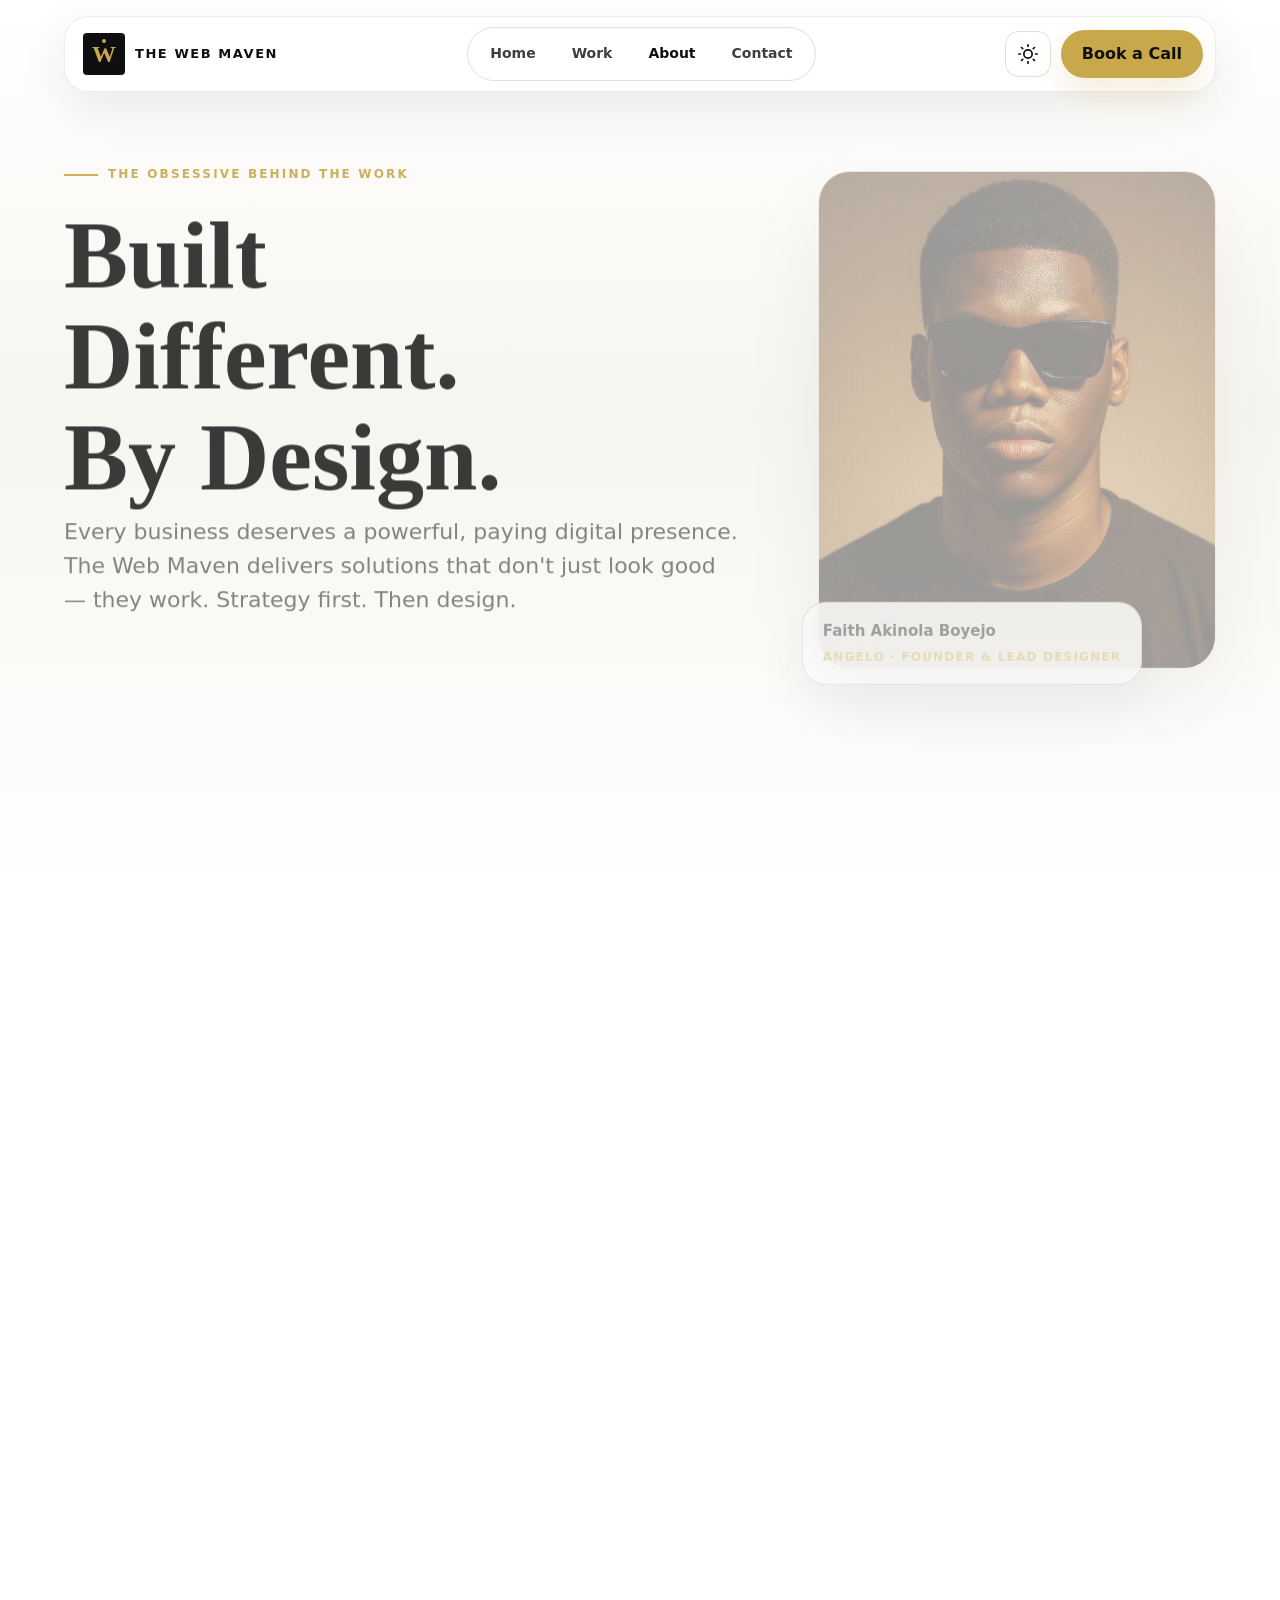
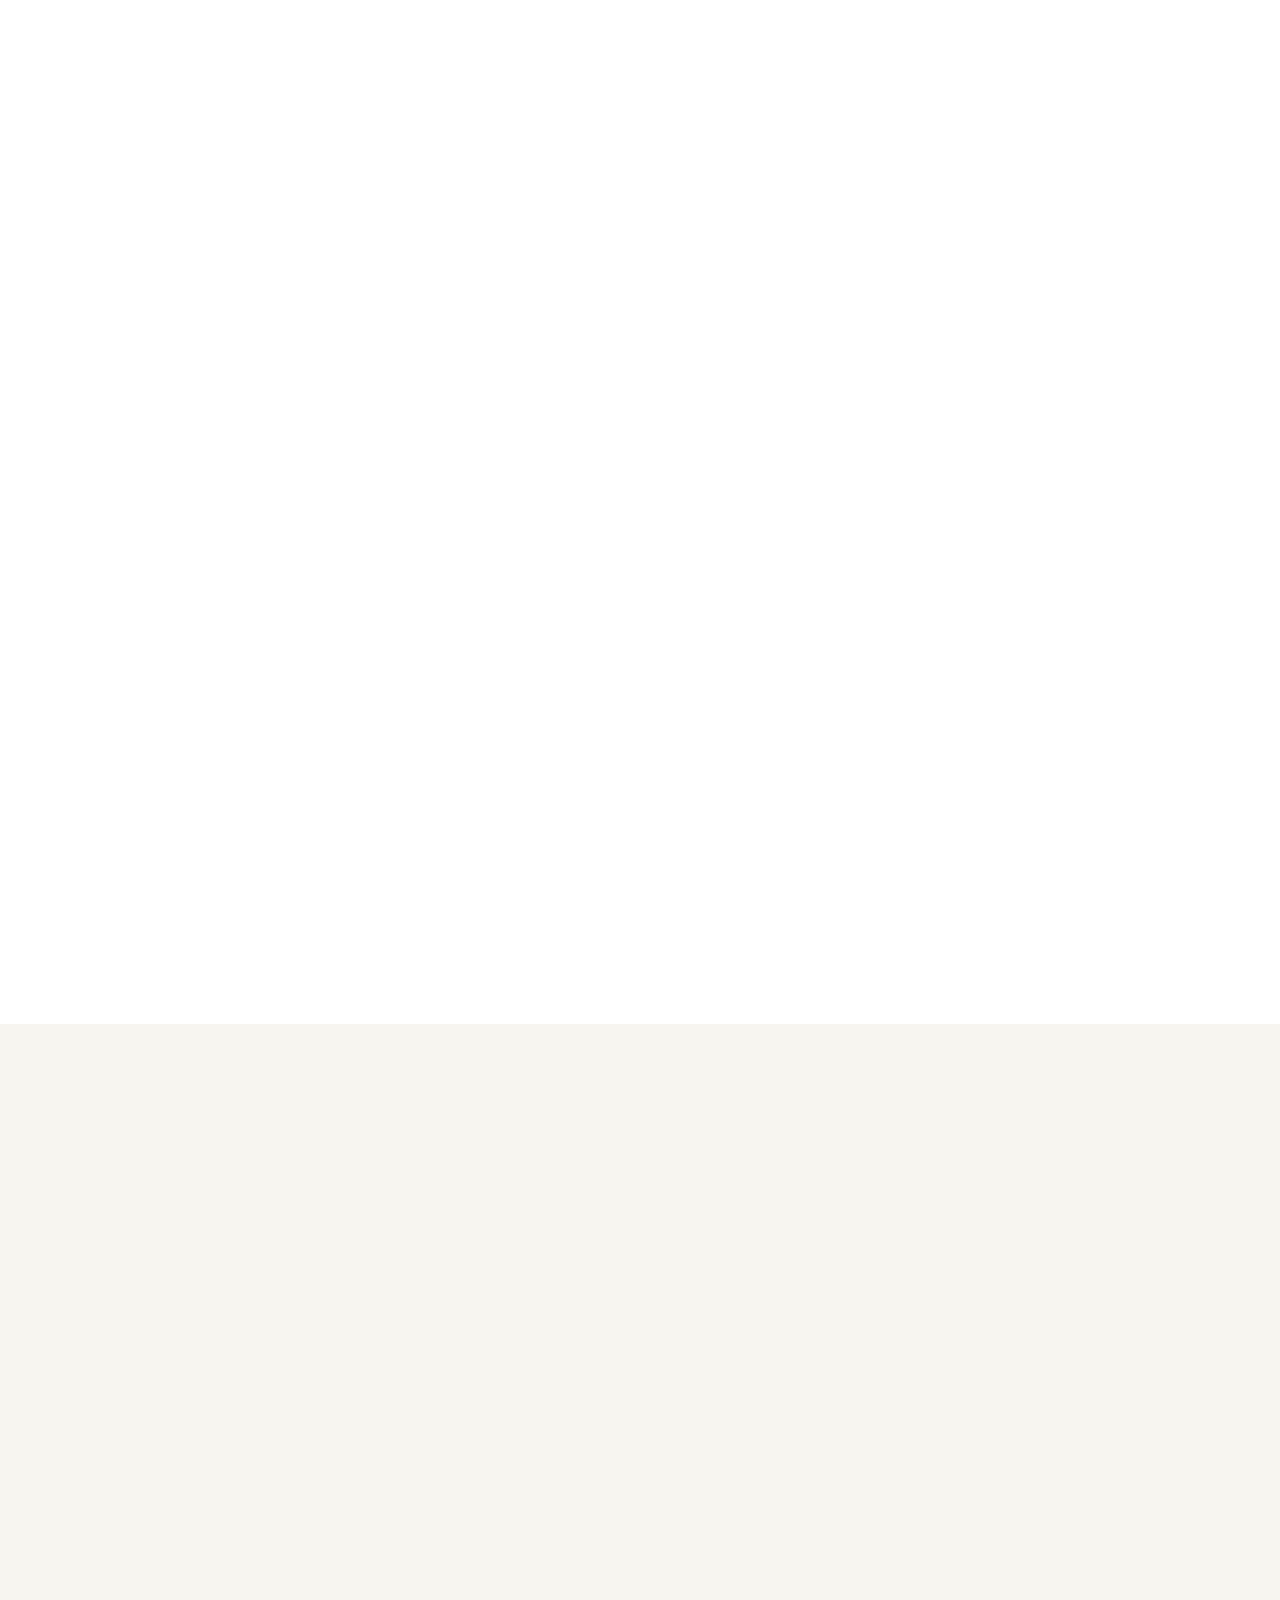
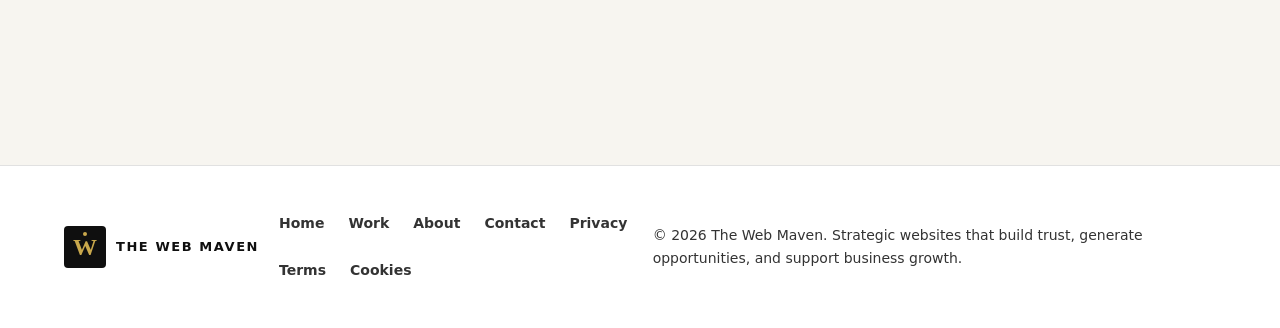
==== about.html @ f9d1b48a "Fix images, remove CTA bg image, add security headers, add legal pages - Add Content-Security-Policy" ====
<!doctype html>
<html lang="en">
<head>
  <meta charset="utf-8" />
  <meta name="viewport" content="width=device-width, initial-scale=1" />
  <!-- Security Headers -->
  <meta http-equiv="Content-Security-Policy" content="default-src 'self'; script-src 'self'; style-src 'self' https://fonts.googleapis.com; font-src 'self' https://fonts.gstatic.com; img-src 'self' data:; connect-src 'self'; frame-ancestors 'none'; form-action 'none'; base-uri 'self';" />
  <meta http-equiv="X-Frame-Options" content="DENY" />
  <meta http-equiv="X-Content-Type-Options" content="nosniff" />
  <meta http-equiv="Referrer-Policy" content="strict-origin-when-cross-origin" />
  <meta http-equiv="Permissions-Policy" content="camera=(), microphone=(), geolocation=(), payment=(), usb=()" />
  <title>About Angelo | The Web Maven</title>
  <meta name="description" content="Meet Angelo — computer scientist, web designer, and the obsessive mind behind The Web Maven. Based in Lagos, working globally." />
  <meta property="og:title" content="About Angelo | The Web Maven" />
  <meta property="og:description" content="The story behind The Web Maven — strategy-first web design from Lagos, Nigeria." />
  <meta property="og:type" content="website" />
  <link rel="preconnect" href="https://fonts.googleapis.com" />
  <link rel="preconnect" href="https://fonts.gstatic.com" crossorigin />
  <link href="https://fonts.googleapis.com/css2?family=Playfair+Display:wght@400;600;700&family=Inter:wght@400;500;650;750;850;900&display=swap" rel="stylesheet" />
  <link rel="icon" type="image/svg+xml" href="favicon.svg" />
  <link rel="stylesheet" href="styles.css" />
  <link rel="stylesheet" href="animations.css" />
</head>
<body>
  <nav class="nav" aria-label="Main navigation">
    <a class="brand" href="index.html" aria-label="The Web Maven home">
      <span class="brand__mark">W<span class="brand__dot"></span></span>
      <span class="brand__text">THE WEB MAVEN</span>
    </a>
    <div class="nav__links" id="site-menu">
      <a href="index.html">Home</a>
      <a href="work.html">Work</a>
      <a class="active" href="about.html" aria-current="page">About</a>
      <a href="contact.html">Contact</a>
    </div>
    <div class="nav__actions">
      <button class="theme-toggle" type="button" aria-label="Toggle dark mode">
        <svg class="sun-icon" xmlns="http://www.w3.org/2000/svg" width="20" height="20" viewBox="0 0 24 24" fill="none" stroke="currentColor" stroke-width="2" stroke-linecap="round" stroke-linejoin="round"><circle cx="12" cy="12" r="5"></circle><line x1="12" y1="1" x2="12" y2="3"></line><line x1="12" y1="21" x2="12" y2="23"></line><line x1="4.22" y1="4.22" x2="5.64" y2="5.64"></line><line x1="18.36" y1="18.36" x2="19.78" y2="19.78"></line><line x1="1" y1="12" x2="3" y2="12"></line><line x1="21" y1="12" x2="23" y2="12"></line><line x1="4.22" y1="19.78" x2="5.64" y2="18.36"></line><line x1="18.36" y1="5.64" x2="19.78" y2="4.22"></line></svg>
        <svg class="moon-icon" xmlns="http://www.w3.org/2000/svg" width="20" height="20" viewBox="0 0 24 24" fill="none" stroke="currentColor" stroke-width="2" stroke-linecap="round" stroke-linejoin="round"><path d="M21 12.79A9 9 0 1 1 11.21 3 7 7 0 0 0 21 12.79z"></path></svg>
      </button>
      <a class="btn btn--primary" href="https://wa.me/2348079617768?text=Hi%20Angelo%2C%20I%27d%20like%20to%20book%20a%20discovery%20call." target="_blank" rel="noopener noreferrer">Book a Call</a>
      <button class="nav__toggle" type="button" aria-label="Toggle navigation" aria-expanded="false" aria-controls="site-menu">
        <span></span><span></span><span></span>
      </button>
    </div>
  </nav>

  <main>
    <!-- ── HERO ─────────────────────────────────────────────────────────── -->
    <section class="about-hero">
      <div class="container about-hero__grid">
        <div class="about-hero__copy">
          <p class="eyebrow" data-reveal>The obsessive behind the work</p>
          <h1 class="about-headline" data-reveal data-delay="80">Built Different.<br>By Design.</h1>
          <p class="lead" data-reveal data-delay="180" style="max-width:62ch; margin-top:24px;">
            Every business deserves a powerful, paying digital presence. The Web Maven delivers solutions that don't just look good — they work. Strategy first. Then design.
          </p>

          <div style="margin-top:36px;" data-reveal data-delay="260">
            <div class="proof-pill" style="display:inline-block; min-height:auto; padding:12px 20px; margin-right:12px; margin-bottom:12px;">
              <strong style="font-size:18px;">2019</strong>
              <span>First cold-call project</span>
            </div>
            <div class="proof-pill" style="display:inline-block; min-height:auto; padding:12px 20px; margin-bottom:12px;">
              <strong style="font-size:18px;">3 Countries</strong>
              <span>Canada, UK, United States</span>
            </div>
          </div>
        </div>

        <div class="about-portrait" data-reveal data-delay="200">
          <div class="about-portrait__frame">
            <img src="angelo-profile.jpg" alt="Angelo — Faith Akinola Boyejoa, founder of The Web Maven" />
          </div>
          <div class="about-portrait__badge">
            <strong>Faith Akinola Boyejo</strong>
            <span>Angelo · Founder &amp; Lead Designer</span>
          </div>
        </div>
      </div>
    </section>

    <!-- ── STORY ──────────────────────────────────────────────────────────── -->
    <section class="section section--tight">
      <div class="container about-story">
        <div class="about-story__text">
          <p class="eyebrow" data-reveal>Origin</p>
          <h2 data-reveal data-delay="80">The cold call that changed everything.</h2>

          <p data-reveal data-delay="130">
            Angelo grew up surrounded by computers. That early immersion gave him a deep, intuitive understanding of digital and analogue systems before most people knew what they were dealing with.
          </p>
          <p data-reveal data-delay="160">
            In 2019, he came across a website for a business — it was shabby, non-interactive, not driving traffic, barely functional. Just <em>existing</em>. He reached out to the owners cold and offered to build them something better. He did. That moment changed everything.
          </p>
          <p data-reveal data-delay="190">
            Fast-forward: Angelo is now a <strong>computer scientist</strong> with a body of work spanning AI &amp; machine learning, web development, data science, and automation. He and his team operate under <strong>The Web Maven</strong> brand — and the emphasis is always on <em>web</em>. Not just design. Not just code. A full digital presence that actually performs.
          </p>

          <blockquote style="margin:36px 0; padding:24px; border-left:3px solid var(--brand-gold); background:var(--surface-card); border-radius:0 var(--radius-md) var(--radius-md) 0;" data-reveal data-delay="220">
            <p style="font-family:var(--font-heading); font-size:clamp(18px,2.2vw,24px); font-style:italic; color:var(--heading-color); opacity:1; line-height:1.4; max-width:none;">
              "Every business deserves a powerful, paying digital presence."
            </p>
          </blockquote>

          <p data-reveal data-delay="250">
            Based in <strong>Lagos, Nigeria</strong> — but the reach is global. Current and past clients in Canada, the UK, and the United States. Their systems and processes give them the edge to work seamlessly with clients anywhere on the planet.
          </p>
        </div>

        <aside class="about-sidebar">
          <div class="location-card" data-reveal>
            <h4>Where we work</h4>
            <p>Headquartered in Lagos, Nigeria.</p>
            <div class="flag-row" aria-label="International client locations">
              <span class="flag-item">&#127475;&#127468; Nigeria</span>
              <span class="flag-item">&#127464;&#127462; Canada</span>
              <span class="flag-item">&#127468;&#127463; United Kingdom</span>
              <span class="flag-item">&#127482;&#127480; United States</span>
            </div>
          </div>

          <div style="margin-top:20px;">
            <p class="eyebrow" style="margin-bottom:16px;" data-reveal>Expertise</p>
            <div class="skills-grid">
              <div class="skill-card" data-reveal>
                <div class="skill-card__icon" aria-hidden="true">&#10731;</div>
                <h4>Strategic Web Design &amp; UX</h4>
                <p>Conversion-focused sites built around real business goals.</p>
              </div>
              <div class="skill-card" data-reveal data-delay="60">
                <div class="skill-card__icon" aria-hidden="true">&#9736;</div>
                <h4>AI &amp; Machine Learning</h4>
                <p>Production ML systems — fraud detection, classification, forecasting.</p>
              </div>
              <div class="skill-card" data-reveal data-delay="80">
                <div class="skill-card__icon" aria-hidden="true">&#9675;</div>
                <h4>Data Science &amp; Analytics</h4>
                <p>Data-driven insights that inform product and business decisions.</p>
              </div>
              <div class="skill-card" data-reveal data-delay="100">
                <div class="skill-card__icon" aria-hidden="true">&#10657;</div>
                <h4>Full-Stack Development</h4>
                <p>End-to-end engineering — front end, back end, and everything between.</p>
              </div>
              <div class="skill-card" data-reveal data-delay="120">
                <div class="skill-card__icon" aria-hidden="true">&#10571;</div>
                <h4>Automation &amp; Systems</h4>
                <p>Workflows and integrations that replace manual overhead.</p>
              </div>
              <div class="skill-card" data-reveal data-delay="140">
                <div class="skill-card__icon" aria-hidden="true">&#9678;</div>
                <h4>Brand Identity &amp; Positioning</h4>
                <p>Visual and verbal identity that makes the right first impression.</p>
              </div>
            </div>
          </div>
        </aside>
      </div>
    </section>

    <!-- ── PHILOSOPHY ──────────────────────────────────────────────────────── -->
    <section class="section section--tight" style="background:var(--surface-2);">
      <div class="container">
        <div style="max-width:820px; margin-inline:auto; text-align:center;" data-reveal>
          <p class="eyebrow" style="justify-content:center;">The philosophy</p>
          <h2 style="margin-top:18px; font-size:clamp(30px,5vw,60px);">Not just design. Not just code. Results.</h2>
          <p class="lead" style="margin-top:24px; max-width:640px; margin-inline:auto;">
            The Web Maven's approach starts with one question: <em>what should this site actually do for the business?</em> Every layout, every headline, every CTA is in service of that answer — not in service of looking impressive in a portfolio.
          </p>
        </div>

        <div style="display:grid; grid-template-columns:repeat(3,1fr); gap:20px; margin-top:52px;">
          <div class="insight" style="flex-direction:column; align-items:flex-start;" data-reveal>
            <span class="insight__icon" style="margin-bottom:14px;" aria-hidden="true">01</span>
            <div>
              <h3 style="font-size:20px;">Strategy First</h3>
              <p style="margin-top:10px;">No designer picks a font before understanding who the customer is and what they need to hear. We don't either.</p>
            </div>
          </div>
          <div class="insight" style="flex-direction:column; align-items:flex-start;" data-reveal data-delay="80">
            <span class="insight__icon" style="margin-bottom:14px;" aria-hidden="true">02</span>
            <div>
              <h3 style="font-size:20px;">Built to Perform</h3>
              <p style="margin-top:10px;">Speed, accessibility, mobile-first, SEO-ready. A site that looks great but loads slowly or breaks on phones is a liability, not an asset.</p>
            </div>
          </div>
          <div class="insight" style="flex-direction:column; align-items:flex-start;" data-reveal data-delay="160">
            <span class="insight__icon" style="margin-bottom:14px;" aria-hidden="true">03</span>
            <div>
              <h3 style="font-size:20px;">Outcomes, Always</h3>
              <p style="margin-top:10px;">The measure of a successful project isn't how it looks at launch — it's what it does for the business 6 months later.</p>
            </div>
          </div>
        </div>
      </div>
    </section>

    <!-- ── CTA ──────────────────────────────────────────────────────────── -->
    <section class="section about-cta-section">
      <div class="container">
        <div class="cta" data-reveal>
          <p class="eyebrow">Ready to work together?</p>
          <h2>Let's build something.</h2>
          <p>Whether you need a full digital presence, a focused landing page, or a complete brand identity — bring the brief. We'll figure out the rest.</p>
          <div class="cta__actions">
            <a class="btn btn--primary" href="contact.html">Let's Build Something</a>
            <a class="btn btn--ghost" href="work.html">See the Work First</a>
          </div>
        </div>
      </div>
    </section>
  </main>

  <footer class="footer">
    <div class="container footer__grid">
      <a class="brand" href="index.html">
        <span class="brand__mark">W<span class="brand__dot"></span></span>
        <span class="brand__text">THE WEB MAVEN</span>
      </a>
      <nav class="footer__links" aria-label="Footer navigation">
        <a href="index.html">Home</a>
        <a href="work.html">Work</a>
        <a href="about.html">About</a>
        <a href="contact.html">Contact</a>
        <a href="privacy-policy.html">Privacy</a>
        <a href="terms-of-service.html">Terms</a>
        <a href="cookie-policy.html">Cookies</a>
      </nav>
      <p>&copy; <span data-year></span> The Web Maven. Strategic websites that build trust, generate opportunities, and support business growth.</p>
    </div>
  </footer>

  <script src="main.js" defer></script>
</body>
</html>
---- styles.css ----
/* The Web Maven — design system v2
   Brand: black #0f0f0f, gold #C9A84C, white #FFFFFF, off-white #F7F5F0
   Typography: Playfair Display (headings) + Inter (body)
   Theme: light (default) / dark via [data-theme="dark"]
   All interactive backgrounds use CSS vars — dark mode works on every element */

/* ─── TOKENS ──────────────────────────────────────────────────────────── */
:root {
  /* Brand palette */
  --brand-black:      #0f0f0f;
  --brand-gold:       #C9A84C;
  --brand-gold-hover: #b8933a;
  --brand-white:      #FFFFFF;
  --brand-off-white:  #F7F5F0;
  --brand-light-grey: #CCCCCC;
  --brand-dark-grey:  #333333;

  /* Semantic surface aliases — light mode */
  --surface-1:    var(--brand-white);
  --surface-2:    var(--brand-off-white);
  --surface-3:    var(--brand-white);
  --surface-card: rgba(255,255,255,0.85);
  --surface-nav:  rgba(255,255,255,0.85);
  --surface-form: rgba(255,255,255,0.86);
  --surface-glass:rgba(255,255,255,0.78);
  --surface-float:rgba(255,255,255,0.86);

  /* Text */
  --heading-color: var(--brand-black);
  --body-color:    var(--brand-dark-grey);
  --muted-color:   var(--brand-dark-grey);
  --ink:           var(--brand-black);

  /* Borders */
  --line:         rgba(15,15,15,0.12);
  --line-strong:  rgba(15,15,15,0.22);
  --nav-border:   rgba(15,15,15,0.08);

  /* Shadows */
  --shadow-sm: 0 12px 30px rgba(15,15,15,0.06);
  --shadow-md: 0 22px 55px rgba(15,15,15,0.10);
  --shadow-lg: 0 34px 90px rgba(15,15,15,0.14);

  /* Tags / pills */
  --tag-bg:    rgba(15,15,15,0.1);
  --tag-color: var(--brand-gold);

  /* Process section */
  --process-bg: var(--brand-black);
  --process-text: var(--brand-white);
  --process-card-bg: rgba(255,255,255,0.06);
  --process-card-border: rgba(255,255,255,0.14);

  /* Typography */
  --font-heading: "Playfair Display", Georgia, serif;
  --font:         "Inter", system-ui, -apple-system, BlinkMacSystemFont, "Segoe UI", sans-serif;

  /* Layout */
  --radius-sm:  8px;
  --radius-md:  16px;
  --radius-lg:  24px;
  --radius-xl:  32px;
  --container:  1280px;
  --gutter:     clamp(20px, 5vw, 64px);
  --nav-height: 76px;
  --ease:       cubic-bezier(0.16, 1, 0.3, 1);
}

/* ─── DARK MODE OVERRIDES ─────────────────────────────────────────────── */
[data-theme="dark"] {
  --surface-1:    var(--brand-black);
  --surface-2:    var(--brand-black);
  --surface-3:    var(--brand-black);
  --surface-card: rgba(25,25,25,0.92);
  --surface-nav:  rgba(15,15,15,0.90);
  --surface-form: rgba(30,30,30,0.92);
  --surface-glass:rgba(15,15,15,0.78);
  --surface-float:rgba(25,25,25,0.92);

  --heading-color: var(--brand-white);
  --body-color:    var(--brand-light-grey);
  --muted-color:   var(--brand-light-grey);
  --ink:           var(--brand-white);

  --line:         rgba(255,255,255,0.12);
  --line-strong:  rgba(255,255,255,0.22);
  --nav-border:   rgba(255,255,255,0.12);

  --shadow-sm: 0 12px 30px rgba(0,0,0,0.4);
  --shadow-md: 0 22px 55px rgba(0,0,0,0.6);
  --shadow-lg: 0 34px 90px rgba(0,0,0,0.8);

  --tag-bg:   rgba(255,255,255,0.1);
  --tag-color: var(--brand-gold);

  --process-bg:          var(--brand-black);
  --process-text:        var(--brand-white);
  --process-card-bg:     rgba(255,255,255,0.06);
  --process-card-border: rgba(255,255,255,0.16);
}

/* ─── RESET ───────────────────────────────────────────────────────────── */
*,*::before,*::after { box-sizing: border-box; }
* { margin: 0; }
html { scroll-behavior: smooth; }

body {
  min-height: 100vh;
  font: 400 16px/1.65 var(--font);
  color: var(--body-color);
  background: linear-gradient(180deg, var(--surface-1) 0%, var(--surface-2) 46%, var(--surface-3) 100%);
  background-attachment: fixed;
  overflow-x: hidden;
  -webkit-font-smoothing: antialiased;
  text-rendering: optimizeLegibility;
  transition: background-color 300ms var(--ease), color 300ms var(--ease);
}

body.menu-open { overflow: hidden; }

img, svg { display: block; max-width: 100%; }
img { height: auto; }
a { color: inherit; text-decoration: none; }
button, input, textarea, select { font: inherit; }
button { cursor: pointer; }
ul, ol { list-style: none; padding: 0; }

:focus-visible {
  outline: 3px solid var(--line-strong);
  outline-offset: 4px;
}

/* ─── LAYOUT ──────────────────────────────────────────────────────────── */
.container {
  width: min(100% - (var(--gutter) * 2), var(--container));
  margin-inline: auto;
}

.eyebrow {
  display: inline-flex;
  align-items: center;
  gap: 10px;
  color: var(--brand-gold);
  font-size: 12px;
  font-weight: 800;
  letter-spacing: 0.18em;
  text-transform: uppercase;
}
.eyebrow::before {
  content: "";
  width: 34px;
  height: 2px;
  background: var(--brand-gold);
}

h1, h2, h3 {
  color: var(--heading-color);
  font-family: var(--font-heading);
  font-weight: 700;
  letter-spacing: 0;
  line-height: 1.05;
  transition: color 300ms var(--ease);
}
h1 { font-size: clamp(48px, 8vw, 112px); }
h2 { font-size: clamp(36px, 5.4vw, 72px); }
h3 { font-size: clamp(22px, 2.4vw, 34px); line-height: 1.08; }

p { color: var(--muted-color); }

.lead {
  font-size: clamp(18px, 2vw, 22px);
  line-height: 1.55;
  color: var(--ink);
  opacity: 0.85;
}

.section       { padding-block: clamp(76px, 11vw, 150px); }
.section--tight { padding-block: clamp(56px, 8vw, 104px); }

.section-head {
  display: grid;
  grid-template-columns: minmax(0, 0.9fr) minmax(280px, 0.55fr);
  gap: clamp(28px, 6vw, 72px);
  align-items: end;
  margin-bottom: clamp(32px, 6vw, 72px);
}
.section-head h2 { margin-top: 18px; }
.section-head .lead { max-width: 590px; }

/* ─── NAV ─────────────────────────────────────────────────────────────── */
.nav {
  position: fixed;
  inset: 16px var(--gutter) auto;
  z-index: 100;
  height: var(--nav-height);
  max-width: var(--container);
  margin-inline: auto;
  display: flex;
  align-items: center;
  gap: 20px;
  padding: 10px 12px 10px 18px;
  border: 1px solid var(--nav-border);
  border-radius: var(--radius-lg);
  background: var(--surface-nav);
  box-shadow: 0 16px 50px rgba(0,0,0,0.08);
  backdrop-filter: blur(22px);
  -webkit-backdrop-filter: blur(22px);
  transition: transform 300ms var(--ease), box-shadow 300ms var(--ease),
              background 300ms var(--ease), border-color 300ms var(--ease);
}
.nav.scrolled {
  background: var(--surface-nav);
  box-shadow: 0 20px 60px rgba(0,0,0,0.14);
}

/* Brand mark */
.brand {
  display: inline-flex;
  align-items: center;
  gap: 10px;
  min-width: max-content;
  font-weight: 900;
  color: var(--heading-color);
  transition: color 300ms var(--ease);
}
.brand__mark {
  display: grid;
  place-items: center;
  width: 42px; height: 42px;
  border-radius: 4px;
  color: var(--brand-gold);
  background: var(--brand-black);
  font-family: var(--font-heading);
  font-size: 24px;
  font-weight: 700;
  position: relative;
  line-height: 1;
}
[data-theme="dark"] .brand__mark {
  background: var(--brand-gold);
  color: var(--brand-black);
}
.brand__dot {
  position: absolute;
  top: 6px; left: 50%;
  transform: translateX(-50%);
  width: 4px; height: 4px;
  background: var(--brand-gold);
  border-radius: 50%;
}
[data-theme="dark"] .brand__dot {
  background: var(--brand-black);
}
.brand__text {
  font-family: var(--font);
  font-size: 13px;
  font-weight: 800;
  letter-spacing: 0.12em;
  line-height: 1.2;
}

/* Nav links */
.nav__links {
  display: flex;
  align-items: center;
  justify-content: center;
  gap: 4px;
  margin-inline: auto;
  padding: 6px;
  border: 1px solid var(--line);
  border-radius: 999px;
  background: var(--surface-card);
}
.nav__links a {
  display: inline-flex;
  align-items: center;
  min-height: 40px;
  padding: 0 16px;
  border-radius: 999px;
  color: var(--ink);
  opacity: 0.8;
  font-size: 14px;
  font-weight: 750;
  transition: color 200ms var(--ease), background 200ms var(--ease), opacity 200ms var(--ease);
}
.nav__links a:hover,
.nav__links a.active,
.nav__links a[aria-current="page"] {
  color: var(--heading-color);
  background: var(--surface-1);
  opacity: 1;
}

/* Nav actions */
.nav__actions {
  display: flex;
  align-items: center;
  gap: 10px;
}
.nav__toggle {
  display: none;
  width: 46px; height: 46px;
  border: 1px solid var(--line);
  border-radius: 14px;
  background: var(--surface-1);
}
.theme-toggle {
  display: inline-grid;
  place-items: center;
  width: 46px; height: 46px;
  border: 1px solid var(--line);
  border-radius: 14px;
  background: var(--surface-1);
  color: var(--heading-color);
  transition: transform 220ms var(--ease), background 220ms var(--ease), border-color 220ms var(--ease);
}
.theme-toggle:hover {
  transform: translateY(-2px);
  background: var(--brand-gold);
  color: var(--brand-black);
  border-color: var(--brand-gold);
}

[data-theme="dark"] .sun-icon { display: none; }
[data-theme="dark"] .moon-icon { display: block; }
.moon-icon { display: none; }

.nav__toggle span {
  display: block;
  width: 20px; height: 2px;
  margin: 4px auto;
  background: var(--heading-color);
  border-radius: 999px;
  transition: transform 220ms var(--ease), opacity 220ms var(--ease), background 220ms var(--ease);
}

/* ─── BUTTONS ─────────────────────────────────────────────────────────── */
.btn {
  position: relative;
  display: inline-flex;
  align-items: center;
  justify-content: center;
  gap: 10px;
  min-height: 48px;
  padding: 0 20px;
  border: 1px solid transparent;
  border-radius: 999px;
  font-weight: 850;
  color: var(--heading-color);
  transition: transform 220ms var(--ease), box-shadow 220ms var(--ease),
              background 220ms var(--ease), border-color 220ms var(--ease), color 220ms var(--ease);
  isolation: isolate;
  overflow: hidden;
}
.btn:hover { transform: translateY(-2px); }

.btn--primary {
  color: var(--brand-black);
  background: var(--brand-gold);
  box-shadow: 0 14px 30px rgba(201,168,76,0.2);
}
.btn--primary:hover {
  background: var(--brand-gold-hover);
  box-shadow: 0 18px 40px rgba(201,168,76,0.35);
}
.btn--ghost {
  background: var(--surface-card);
  border-color: var(--line-strong);
}
.btn--ghost:hover {
  border-color: var(--brand-gold);
  color: var(--brand-gold);
}
.btn--dark {
  color: var(--brand-white);
  background: var(--brand-black);
  box-shadow: 0 18px 42px rgba(15,15,15,0.2);
}

/* ─── HERO ────────────────────────────────────────────────────────────── */
.hero {
  position: relative;
  min-height: 100svh;
  display: grid;
  align-items: center;
  padding: calc(var(--nav-height) + 70px) 0 clamp(50px, 8vw, 100px);
  overflow: hidden;
}
.hero::after {
  content: "";
  position: absolute;
  inset: auto 0 0;
  height: 160px;
  background: linear-gradient(180deg, transparent, var(--surface-2));
  pointer-events: none;
}
.hero__grid {
  position: relative;
  z-index: 1;
  display: grid;
  grid-template-columns: minmax(0, 1.03fr) minmax(330px, 0.77fr);
  gap: clamp(34px, 6vw, 76px);
  align-items: center;
}
.hero__copy h1 { max-width: 11ch; margin-top: 18px; }
.hero__copy h1 span { color: var(--brand-gold); }
.hero__copy .lead { max-width: 700px; margin-top: 26px; }
.hero__actions {
  display: flex;
  flex-wrap: wrap;
  gap: 14px;
  margin-top: 34px;
}

/* Proof pills — fully var-based, dark mode safe */
.hero__proof {
  display: grid;
  grid-template-columns: repeat(3, 1fr);
  gap: 12px;
  max-width: 630px;
  margin-top: 36px;
}
.proof-pill {
  min-height: 88px;
  padding: 16px;
  border: 1px solid var(--line);
  border-radius: var(--radius-md);
  background: var(--surface-card);
  box-shadow: var(--shadow-sm);
  transition: background 300ms var(--ease), border-color 300ms var(--ease);
}
.proof-pill strong {
  display: block;
  color: var(--heading-color);
  font-size: 24px;
  line-height: 1;
}
.proof-pill span {
  display: block;
  margin-top: 8px;
  color: var(--muted-color);
  font-size: 13px;
  font-weight: 700;
  line-height: 1.35;
}

/* ─── HERO SHOWCASE ───────────────────────────────────────────────────── */
.hero-showcase { position: relative; min-height: 650px; perspective: 1400px; }
.screen-stack { position: absolute; inset: 0; }

.screen-card {
  position: absolute;
  width: min(74%, 410px);
  border: 1px solid var(--line-strong);
  border-radius: var(--radius-lg);
  background: var(--surface-1);
  box-shadow: var(--shadow-lg);
  overflow: hidden;
  transform-style: preserve-3d;
  animation: float-card 8s ease-in-out infinite;
}
.screen-card::before {
  content: "";
  display: block;
  height: 34px;
  background:
    radial-gradient(circle at 18px 17px, #ef4444 0 4px, transparent 4.5px),
    radial-gradient(circle at 34px 17px, #f59e0b 0 4px, transparent 4.5px),
    radial-gradient(circle at 50px 17px, #10b981 0 4px, transparent 4.5px),
    linear-gradient(180deg, #f8fafc, #eef2ff);
  border-bottom: 1px solid var(--line);
}
.screen-card img {
  width: 100%;
  height: 390px;
  object-fit: cover;
  object-position: top;
}
.screen-card picture,
.work-card__media picture,
.portfolio-item__media picture {
  display: block;
  width: 100%;
  height: 100%;
}

.screen-card--one { top: 36px; right: 0; z-index: 3; transform: rotateY(-10deg) rotateZ(2deg); }
.screen-card--two { top: 172px; left: 6px; z-index: 2; transform: rotateY(12deg) rotateZ(-4deg); animation-delay: -2s; }
.screen-card--three { right: 42px; bottom: 16px; z-index: 4; width: min(62%, 340px); transform: rotateY(-7deg) rotateZ(-2deg); animation-delay: -4s; }
.screen-card--three img { height: 260px; }

.metric-float {
  position: absolute;
  left: 0; bottom: 78px;
  z-index: 5;
  width: min(260px, 56%);
  padding: 18px;
  border: 1px solid var(--line-strong);
  border-radius: var(--radius-lg);
  background: var(--surface-float);
  box-shadow: var(--shadow-md);
  backdrop-filter: blur(20px);
  transition: background 300ms var(--ease), border-color 300ms var(--ease);
}
.metric-float strong {
  display: block;
  color: var(--heading-color);
  font-size: 38px;
  line-height: 1;
}
.metric-float span {
  display: block;
  margin-top: 8px;
  color: var(--muted-color);
  font-weight: 750;
}

@keyframes float-card {
  0%, 100% { translate: 0 0; }
  50%       { translate: 0 -14px; }
}

/* ─── TICKER ──────────────────────────────────────────────────────────── */
.ticker-wrap {
  overflow: hidden;
  border-block: 1px solid var(--line);
  background: var(--surface-card);
}
.ticker {
  display: flex;
  gap: 14px;
  width: max-content;
  padding: 16px 0;
  animation: ticker 30s linear infinite;
}
.ticker:hover { animation-play-state: paused; }
.ticker span {
  display: inline-flex;
  align-items: center;
  gap: 14px;
  color: var(--heading-color);
  font-size: 13px;
  font-weight: 850;
  letter-spacing: 0.08em;
  text-transform: uppercase;
}
.ticker span::after {
  content: "";
  width: 6px; height: 6px;
  border-radius: 999px;
  background: var(--brand-gold);
}
@keyframes ticker { to { transform: translateX(-50%); } }

/* ─── SPLIT / STATEMENT ────────────────────────────────────────────────── */
.split {
  display: grid;
  grid-template-columns: minmax(0, 0.8fr) minmax(320px, 0.72fr);
  gap: clamp(30px, 6vw, 80px);
  align-items: start;
}
.statement { position: sticky; top: 128px; }
.statement h2 { margin-top: 18px; }
.statement .lead { margin-top: 22px; }

/* ─── INSIGHT CARDS ───────────────────────────────────────────────────── */
.insight-list { display: grid; gap: 14px; }

.insight {
  display: grid;
  grid-template-columns: 46px 1fr;
  gap: 16px;
  padding: 22px;
  border: 1px solid var(--line);
  border-radius: var(--radius-lg);
  background: var(--surface-card);
  box-shadow: var(--shadow-sm);
  transition: transform 220ms var(--ease), box-shadow 220ms var(--ease),
              border-color 220ms var(--ease), background 300ms var(--ease);
}
.insight:hover {
  transform: translateY(-4px);
  border-color: var(--line-strong);
  box-shadow: var(--shadow-md);
}
.insight__icon {
  display: grid;
  place-items: center;
  width: 46px; height: 46px;
  border-radius: 14px;
  color: var(--brand-gold);
  background: var(--line-strong);
}
.insight h3 { font-size: 20px; line-height: 1.18; }
.insight p  { margin-top: 8px; }

/* ─── SERVICE CARDS ───────────────────────────────────────────────────── */
.service-grid {
  display: grid;
  grid-template-columns: repeat(4, 1fr);
  gap: 16px;
}
.service-card {
  position: relative;
  min-height: 320px;
  display: flex;
  flex-direction: column;
  padding: 26px;
  border: 1px solid var(--line);
  border-radius: var(--radius-lg);
  background: var(--surface-card);
  box-shadow: var(--shadow-sm);
  overflow: hidden;
  transition: transform 260ms var(--ease), box-shadow 260ms var(--ease),
              border-color 260ms var(--ease), background 300ms var(--ease);
}
.service-card:hover {
  transform: translateY(-8px);
  border-color: var(--line-strong);
  box-shadow: var(--shadow-lg);
}
.service-card__num {
  color: var(--brand-gold);
  font-weight: 900;
}
.service-card h3  { margin-top: auto; }
.service-card p   { margin-top: 14px; }
.service-card__link {
  display: inline-flex;
  align-items: center;
  gap: 8px;
  margin-top: 24px;
  color: var(--brand-gold);
  font-weight: 850;
}

/* ─── WORK CARDS (home teaser) ─────────────────────────────────────────── */
.work-strip {
  display: grid;
  grid-template-columns: repeat(12, 1fr);
  gap: 16px;
}
.work-card {
  position: relative;
  min-height: 510px;
  grid-column: span 4;
  display: flex;
  flex-direction: column;
  border: 1px solid var(--line);
  border-radius: var(--radius-lg);
  background: var(--surface-card);
  box-shadow: var(--shadow-md);
  overflow: hidden;
  transition: transform 280ms var(--ease), box-shadow 280ms var(--ease), background 300ms var(--ease);
}
.work-card:hover {
  transform: translateY(-8px);
  box-shadow: var(--shadow-lg);
}
.work-card--large { grid-column: span 6; }

.work-card__media {
  position: relative;
  aspect-ratio: 16/11;
  background: var(--surface-2);
  overflow: hidden;
}
.work-card__media img {
  width: 100%; height: 100%;
  object-fit: cover;
  object-position: top;
  transition: transform 700ms var(--ease);
}
.work-card:hover .work-card__media img { transform: scale(1.045); }

.work-card__body {
  display: flex;
  flex: 1;
  flex-direction: column;
  padding: 24px;
}
.work-card__meta {
  display: flex;
  flex-wrap: wrap;
  gap: 8px;
  margin-bottom: 16px;
}

.tag {
  display: inline-flex;
  align-items: center;
  min-height: 28px;
  padding: 0 10px;
  border: 1px solid var(--line-strong);
  border-radius: 999px;
  color: var(--tag-color);
  background: var(--tag-bg);
  font-size: 12px;
  font-weight: 800;
  transition: background 300ms var(--ease), color 300ms var(--ease);
}

.work-card p         { margin-top: 12px; }
.work-card__result {
  margin-top: auto;
  padding-top: 20px;
  color: var(--heading-color);
  font-weight: 850;
}

/* ─── PROCESS SECTION ─────────────────────────────────────────────────── */
.process {
  color: var(--brand-white);
  background:
    radial-gradient(circle at 12% 0%, var(--line-strong), transparent 34rem),
    linear-gradient(135deg, var(--brand-black), var(--brand-black));
}
.process h2, .process h3, .process .eyebrow { color: var(--brand-white); }
.process .eyebrow::before { background: var(--brand-gold); }
.process p { color: #cbd5e1; }

.process-grid {
  display: grid;
  grid-template-columns: repeat(4, 1fr);
  gap: 16px;
}
.process-step {
  min-height: 280px;
  padding: 26px;
  border: 1px solid rgba(255,255,255,0.14);
  border-radius: var(--radius-lg);
  background: rgba(255,255,255,0.06);
}
.process-step span { color: var(--brand-gold); font-weight: 900; }
.process-step h3 { margin-top: 86px; color: var(--brand-white); }
.process-step p  { margin-top: 12px; }

/* ─── CTA ─────────────────────────────────────────────────────────────── */
/* Background image removed — solid dark gradient for security and performance */
.cta {
  position: relative;
  padding: clamp(56px, 8vw, 96px);
  border: 1px solid var(--line-strong);
  border-radius: var(--radius-xl);
  color: var(--brand-white);
  background:
    linear-gradient(135deg, rgba(30,20,5,0.98), rgba(15,15,15,0.99)),
    var(--brand-black);
  box-shadow: var(--shadow-lg);
  overflow: hidden;
}
.cta h2    { max-width: 820px; color: var(--brand-white); }
.cta p     { max-width: 690px; margin-top: 20px; color: #dbeafe; }
.cta__actions { display: flex; flex-wrap: wrap; gap: 14px; margin-top: 32px; }

/* ─── PAGE HERO (inner pages) ──────────────────────────────────────────── */
.page-hero {
  padding: calc(var(--nav-height) + 92px) 0 clamp(56px, 8vw, 96px);
}
.page-hero__grid {
  display: grid;
  grid-template-columns: minmax(0, 0.95fr) minmax(320px, 0.55fr);
  gap: clamp(30px, 6vw, 80px);
  align-items: end;
}
.page-hero h1   { max-width: 10ch; margin-top: 18px; }
.page-hero .lead { max-width: 650px; }

/* ─── FILTER BAR ──────────────────────────────────────────────────────── */
.filter-bar {
  display: flex;
  flex-wrap: wrap;
  gap: 10px;
  margin-top: 28px;
}
.filter-btn {
  min-height: 44px;
  padding: 0 16px;
  border: 1px solid var(--line);
  border-radius: 999px;
  color: var(--muted-color);
  background: var(--surface-card);
  font-weight: 800;
  transition: color 200ms var(--ease), background 200ms var(--ease),
              border-color 200ms var(--ease), transform 200ms var(--ease);
}
.filter-btn:hover,
.filter-btn.active {
  color: var(--brand-black);
  border-color: var(--brand-gold);
  background: var(--brand-gold);
  transform: translateY(-2px);
}

/* ─── PORTFOLIO GRID ───────────────────────────────────────────────────── */
.portfolio-grid {
  display: grid;
  grid-template-columns: repeat(12, 1fr);
  gap: 18px;
}
.portfolio-item {
  grid-column: span 4;
  border: 1px solid var(--line);
  border-radius: var(--radius-lg);
  background: var(--surface-card);
  box-shadow: var(--shadow-sm);
  overflow: hidden;
  transition: opacity 260ms var(--ease), transform 260ms var(--ease),
              box-shadow 260ms var(--ease), background 300ms var(--ease);
}
.portfolio-item.is-hidden { display: none; }
.portfolio-item:hover {
  transform: translateY(-6px);
  box-shadow: var(--shadow-lg);
}
.portfolio-item__media {
  aspect-ratio: 16/12;
  background: var(--surface-2);
  overflow: hidden;
}
.portfolio-item__media img {
  width: 100%; height: 100%;
  object-fit: cover;
  object-position: top;
  transition: transform 700ms var(--ease);
}
.portfolio-item:hover img { transform: scale(1.05); }

.portfolio-item__body      { padding: 22px; }
.portfolio-item__body h3   { font-size: 24px; }
.portfolio-item__body p    { margin-top: 10px; }
.portfolio-item__body .work-card__meta { margin-bottom: 14px; }
.portfolio-item__result {
  margin-top: 14px;
  padding-top: 14px;
  border-top: 1px solid var(--line);
  color: var(--heading-color);
  font-size: 13px;
  font-weight: 750;
}
.portfolio-item__link {
  display: inline-flex;
  align-items: center;
  gap: 6px;
  margin-top: 16px;
  color: var(--brand-gold);
  font-size: 13px;
  font-weight: 800;
}
.portfolio-item__link:hover { opacity: 0.8; }

/* CSS-crafted portfolio placeholders */
.portfolio-placeholder {
  width: 100%;
  height: 100%;
  min-height: 200px;
  display: flex;
  align-items: center;
  justify-content: center;
  font-size: 28px;
  font-family: var(--font-heading);
  font-weight: 700;
  letter-spacing: -0.01em;
  color: rgba(255,255,255,0.7);
  position: relative;
  overflow: hidden;
}
.portfolio-placeholder::before {
  content: "";
  position: absolute;
  inset: 0;
  background: inherit;
  opacity: 0.06;
  background-image: repeating-linear-gradient(
    0deg,
    transparent,
    transparent 24px,
    rgba(255,255,255,0.15) 24px,
    rgba(255,255,255,0.15) 25px
  ),
  repeating-linear-gradient(
    90deg,
    transparent,
    transparent 24px,
    rgba(255,255,255,0.15) 24px,
    rgba(255,255,255,0.15) 25px
  );
}

/* ─── ABOUT PAGE ───────────────────────────────────────────────────────── */
.about-hero {
  padding: calc(var(--nav-height) + 80px) 0 clamp(50px, 8vw, 96px);
}
.about-hero__grid {
  display: grid;
  grid-template-columns: minmax(0, 1.1fr) minmax(300px, 0.65fr);
  gap: clamp(40px, 7vw, 80px);
  align-items: start;
}

.about-headline { font-size: clamp(44px, 7.5vw, 100px); max-width: 12ch; margin-top: 18px; }

.about-portrait {
  position: relative;
}
.about-portrait__frame {
  position: relative;
  aspect-ratio: 4/5;
  border-radius: var(--radius-xl);
  overflow: hidden;
  border: 1px solid var(--line);
  box-shadow: var(--shadow-lg);
}
.about-portrait__frame img {
  width: 100%; height: 100%;
  object-fit: cover;
  object-position: center top;
}
.about-portrait__badge {
  position: absolute;
  bottom: -16px; left: -16px;
  padding: 16px 20px;
  border: 1px solid var(--line-strong);
  border-radius: var(--radius-lg);
  background: var(--surface-float);
  backdrop-filter: blur(20px);
  box-shadow: var(--shadow-md);
  transition: background 300ms var(--ease);
}
.about-portrait__badge strong {
  display: block;
  color: var(--heading-color);
  font-size: 15px;
  font-weight: 800;
}
.about-portrait__badge span {
  display: block;
  margin-top: 4px;
  color: var(--brand-gold);
  font-size: 12px;
  font-weight: 750;
  text-transform: uppercase;
  letter-spacing: 0.1em;
}

.about-story {
  display: grid;
  grid-template-columns: minmax(0, 1fr) minmax(320px, 0.6fr);
  gap: clamp(40px, 7vw, 80px);
  align-items: start;
}
.about-story__text h2 { font-size: clamp(30px, 4vw, 52px); margin-top: 16px; }
.about-story__text p  { max-width: 64ch; margin-top: 20px; line-height: 1.75; }
.about-story__text p + p { margin-top: 16px; }

.about-sidebar {}

.location-card {
  padding: 24px;
  border: 1px solid var(--line);
  border-radius: var(--radius-lg);
  background: var(--surface-card);
  box-shadow: var(--shadow-sm);
  transition: background 300ms var(--ease);
}
.location-card h4 {
  font-family: var(--font);
  font-size: 11px;
  font-weight: 800;
  letter-spacing: 0.14em;
  text-transform: uppercase;
  color: var(--brand-gold);
  margin-bottom: 12px;
}
.location-card p {
  font-size: 15px;
  line-height: 1.6;
}
.location-card .flag-row {
  display: flex;
  align-items: center;
  gap: 8px;
  margin-top: 14px;
  flex-wrap: wrap;
}
.flag-item {
  display: inline-flex;
  align-items: center;
  gap: 6px;
  padding: 4px 10px;
  border: 1px solid var(--line);
  border-radius: 999px;
  background: var(--surface-card);
  font-size: 12px;
  font-weight: 700;
  color: var(--muted-color);
  transition: background 300ms var(--ease);
}

.skills-grid {
  display: grid;
  grid-template-columns: repeat(2, 1fr);
  gap: 12px;
  margin-top: 24px;
}
.skill-card {
  padding: 18px;
  border: 1px solid var(--line);
  border-radius: var(--radius-md);
  background: var(--surface-card);
  box-shadow: var(--shadow-sm);
  transition: transform 220ms var(--ease), border-color 220ms var(--ease),
              box-shadow 220ms var(--ease), background 300ms var(--ease);
}
.skill-card:hover {
  transform: translateY(-3px);
  border-color: var(--brand-gold);
  box-shadow: var(--shadow-md);
}
.skill-card__icon {
  display: flex;
  align-items: center;
  justify-content: center;
  width: 40px; height: 40px;
  border-radius: 10px;
  background: var(--line-strong);
  margin-bottom: 10px;
  font-size: 18px;
}
.skill-card h4 {
  font-family: var(--font);
  font-size: 14px;
  font-weight: 800;
  color: var(--heading-color);
  line-height: 1.3;
}
.skill-card p {
  font-size: 12px;
  margin-top: 4px;
  line-height: 1.4;
}

.about-cta-section { background: var(--surface-2); }

/* ─── CONTACT PAGE ─────────────────────────────────────────────────────── */
.contact-grid {
  display: grid;
  grid-template-columns: minmax(0, 0.78fr) minmax(340px, 0.72fr);
  gap: clamp(28px, 6vw, 72px);
  align-items: start;
}
.contact-panel, .form-panel {
  border: 1px solid var(--line);
  border-radius: var(--radius-xl);
  background: var(--surface-card);
  box-shadow: var(--shadow-md);
  backdrop-filter: blur(20px);
  transition: background 300ms var(--ease), border-color 300ms var(--ease);
}
.contact-panel { padding: clamp(30px, 5vw, 56px); }
.contact-panel h2 { margin-top: 18px; font-size: clamp(34px, 5vw, 64px); }
.contact-panel .lead { margin-top: 22px; }

.contact-methods { display: grid; gap: 14px; margin-top: 34px; }
.contact-method {
  display: grid;
  grid-template-columns: 46px 1fr;
  gap: 14px;
  padding: 18px;
  border: 1px solid var(--line);
  border-radius: var(--radius-lg);
  background: var(--surface-1);
  text-decoration: none;
  transition: transform 220ms var(--ease), border-color 220ms var(--ease),
              box-shadow 220ms var(--ease), background 300ms var(--ease);
}
.contact-method:hover {
  transform: translateY(-3px);
  border-color: var(--brand-gold);
  box-shadow: var(--shadow-sm);
}
.contact-method__icon {
  display: grid;
  place-items: center;
  width: 46px; height: 46px;
  border-radius: 14px;
  color: var(--brand-gold);
  background: var(--line-strong);
}
.contact-method strong { display: block; color: var(--heading-color); }
.contact-method span   { color: var(--muted-color); }

.form-panel { padding: clamp(24px, 4vw, 40px); }
.form-grid {
  display: grid;
  grid-template-columns: 1fr 1fr;
  gap: 16px;
}
.field { display: grid; gap: 8px; }
.field--full { grid-column: 1 / -1; }
.field label { color: var(--heading-color); font-weight: 850; font-size: 14px; }

.field input,
.field textarea,
.field select {
  width: 100%;
  min-height: 52px;
  border: 1px solid var(--line-strong);
  border-radius: 14px;
  color: var(--heading-color);
  background: var(--surface-form);
  padding: 0 14px;
  transition: border-color 200ms var(--ease), box-shadow 200ms var(--ease),
              background 200ms var(--ease);
}
.field textarea {
  min-height: 150px;
  padding-block: 14px;
  resize: vertical;
}
.field input:focus,
.field textarea:focus,
.field select:focus {
  border-color: var(--brand-gold);
  box-shadow: 0 0 0 3px rgba(201,168,76,0.18);
  outline: none;
  background: var(--surface-1);
}
.field input.error,
.field textarea.error { border-color: #ef4444; }
.field-error {
  font-size: 12px;
  color: #ef4444;
  display: none;
}
.field input.error ~ .field-error,
.field textarea.error ~ .field-error { display: block; }

.form-note  { margin: 18px 0 22px; font-size: 14px; }
.form-submit { width: 100%; min-height: 56px; font-size: 16px; }

.form-success {
  display: none;
  padding: 24px;
  border: 1px solid rgba(16,185,129,0.3);
  border-radius: var(--radius-lg);
  background: rgba(16,185,129,0.08);
  text-align: center;
}
.form-success.visible { display: block; }
.form-success h4 { color: #059669; font-family: var(--font-heading); font-size: 20px; margin-bottom: 8px; }
.form-success p  { color: var(--muted-color); font-size: 14px; }

/* ─── FOOTER ──────────────────────────────────────────────────────────── */
.footer {
  padding: 46px 0;
  border-top: 1px solid var(--line);
  background: var(--surface-card);
  transition: background 300ms var(--ease);
}
.footer__grid {
  display: flex;
  align-items: center;
  justify-content: space-between;
  gap: 20px;
}
.footer__links {
  display: flex;
  flex-wrap: wrap;
  gap: 24px;
}
.footer__links a {
  font-size: 14px;
  color: var(--muted-color);
  font-weight: 600;
  transition: color 200ms var(--ease);
}
.footer__links a:hover { color: var(--brand-gold); }
.footer p { font-size: 14px; }

/* ─── REVEAL ANIMATIONS ───────────────────────────────────────────────── */
[data-reveal] {
  opacity: 0;
  transform: translateY(24px);
  transition: opacity 700ms var(--ease), transform 700ms var(--ease);
  transition-delay: var(--delay, 0ms);
}
[data-reveal].revealed { opacity: 1; transform: translateY(0); }

.word {
  display: inline-block;
  opacity: 0;
  transform: translateY(100%);
  clip-path: inset(0 0 100% 0);
  transition: opacity 650ms var(--ease), transform 850ms var(--ease), clip-path 850ms var(--ease);
}
.word.in { opacity: 1; transform: translateY(0); clip-path: inset(0 0 0 0); }

/* ─── RESPONSIVE ──────────────────────────────────────────────────────── */
@media (max-width: 1120px) {
  .hero__grid, .split, .page-hero__grid, .contact-grid,
  .about-hero__grid, .about-story {
    grid-template-columns: 1fr;
  }
  .statement { position: static; }
  .hero-showcase { min-height: 560px; }
  .service-grid, .process-grid { grid-template-columns: repeat(2, 1fr); }
  .work-card, .work-card--large, .portfolio-item { grid-column: span 6; }
}

@media (max-width: 820px) {
  :root { --nav-height: 66px; }

  .nav {
    inset: 10px 12px auto;
    padding: 8px 8px 8px 12px;
    border-radius: 18px;
  }
  .nav__links {
    position: fixed;
    inset: 88px 12px auto;
    display: grid;
    gap: 8px;
    padding: 12px;
    border-radius: 20px;
    background: var(--surface-nav);
    box-shadow: var(--shadow-lg);
    transform: translateY(-10px);
    opacity: 0;
    pointer-events: none;
    transition: opacity 220ms var(--ease), transform 220ms var(--ease);
  }
  .nav__links.open {
    opacity: 1;
    transform: translateY(0);
    pointer-events: auto;
  }
  .nav__links a { justify-content: center; }
  .nav__toggle {
    display: inline-grid;
    place-items: center;
  }
  .nav__toggle[aria-expanded="true"] span:nth-child(1) { transform: translateY(6px) rotate(45deg); }
  .nav__toggle[aria-expanded="true"] span:nth-child(2) { opacity: 0; }
  .nav__toggle[aria-expanded="true"] span:nth-child(3) { transform: translateY(-6px) rotate(-45deg); }
  .nav .btn { display: none; }
  .brand__text { display: none; }

  .section-head, .hero__proof, .form-grid {
    grid-template-columns: 1fr;
  }
  .hero { min-height: auto; padding-top: 128px; }
  .hero-showcase { min-height: 430px; }
  .screen-card { width: 76%; }
  .screen-card img { height: 270px; }
  .screen-card--three img { height: 180px; }
  .metric-float { bottom: 12px; }

  .service-grid, .process-grid, .work-strip, .portfolio-grid {
    grid-template-columns: 1fr;
  }
  .work-card, .work-card--large, .portfolio-item { grid-column: auto; }

  .cta { padding: 32px; border-radius: var(--radius-lg); }
  .footer__grid { align-items: flex-start; flex-direction: column; }
  .footer__links { flex-wrap: wrap; }

  .skills-grid { grid-template-columns: 1fr; }
  .about-portrait__badge { bottom: 12px; left: 12px; }
}

@media (max-width: 520px) {
  body { font-size: 15px; }
  .hero__actions, .cta__actions { display: grid; }
  .btn { width: 100%; }
  .hero-showcase { min-height: 360px; }
  .screen-card img { height: 220px; }
  .screen-card--two { top: 116px; }
  .screen-card--three { right: 12px; }
  .metric-float { width: 70%; }
  .metric-float strong { font-size: 30px; }
}

@media (prefers-reduced-motion: reduce) {
  *, *::before, *::after {
    scroll-behavior: auto !important;
    animation-duration: 0.01ms !important;
    animation-iteration-count: 1 !important;
    transition-duration: 0.01ms !important;
  }
  [data-reveal], .word { opacity: 1; transform: none; }
}

@media print {
  body { background: #fff; color: #000; }
  .nav, .btn, .theme-toggle { display: none; }
  .hero-showcase { display: none; }
}
---- animations.css ----
/* Supplemental animation utilities for The Web Maven */
.page-enter {
  animation: page-enter 520ms cubic-bezier(0.16, 1, 0.3, 1) both;
}

@keyframes page-enter {
  from {
    opacity: 0;
    transform: translateY(10px);
  }
  to {
    opacity: 1;
    transform: translateY(0);
  }
}

.magnetic {
  transform: translateZ(0);
}

.link-arrow {
  display: inline-flex;
  align-items: center;
  gap: 8px;
}

.link-arrow::after {
  content: "->";
  transition: transform 180ms cubic-bezier(0.16, 1, 0.3, 1);
}

.link-arrow:hover::after {
  transform: translateX(4px);
}

@media (prefers-reduced-motion: reduce) {
  .page-enter {
    animation: none;
  }
}
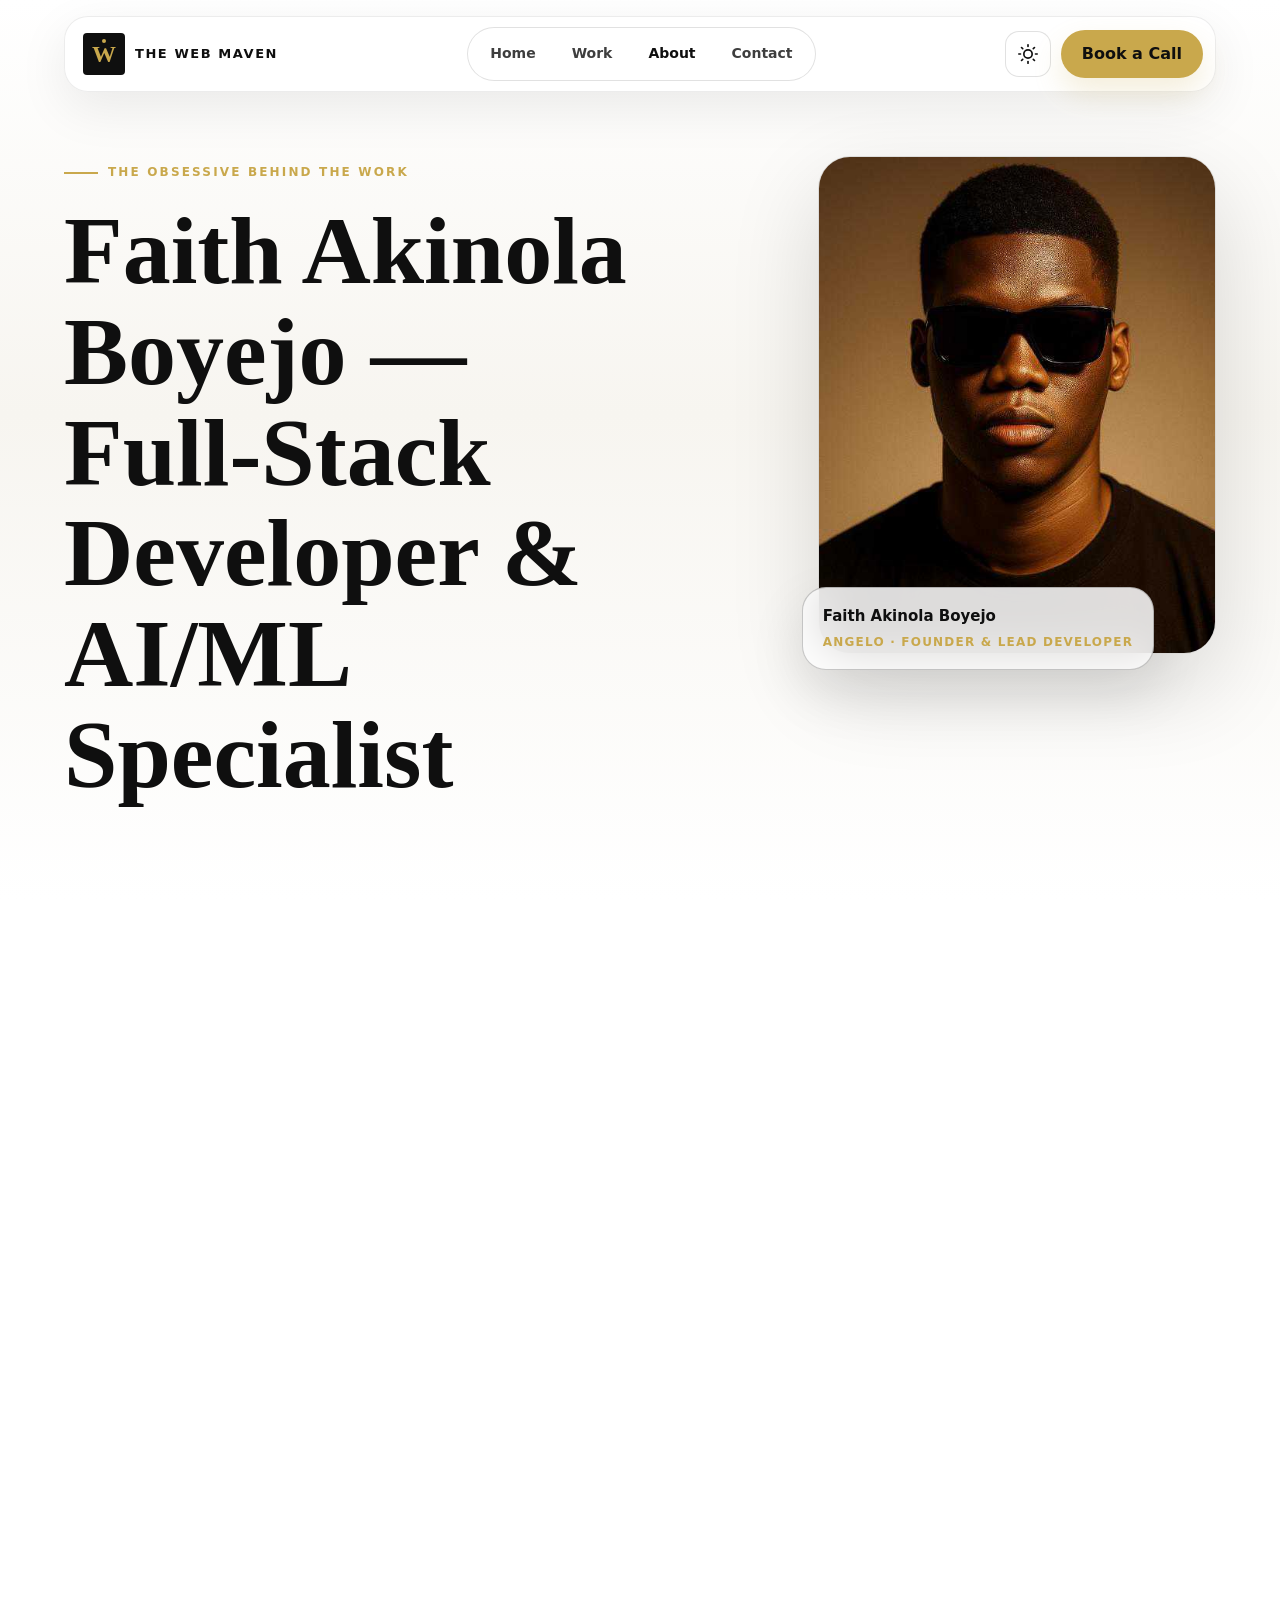
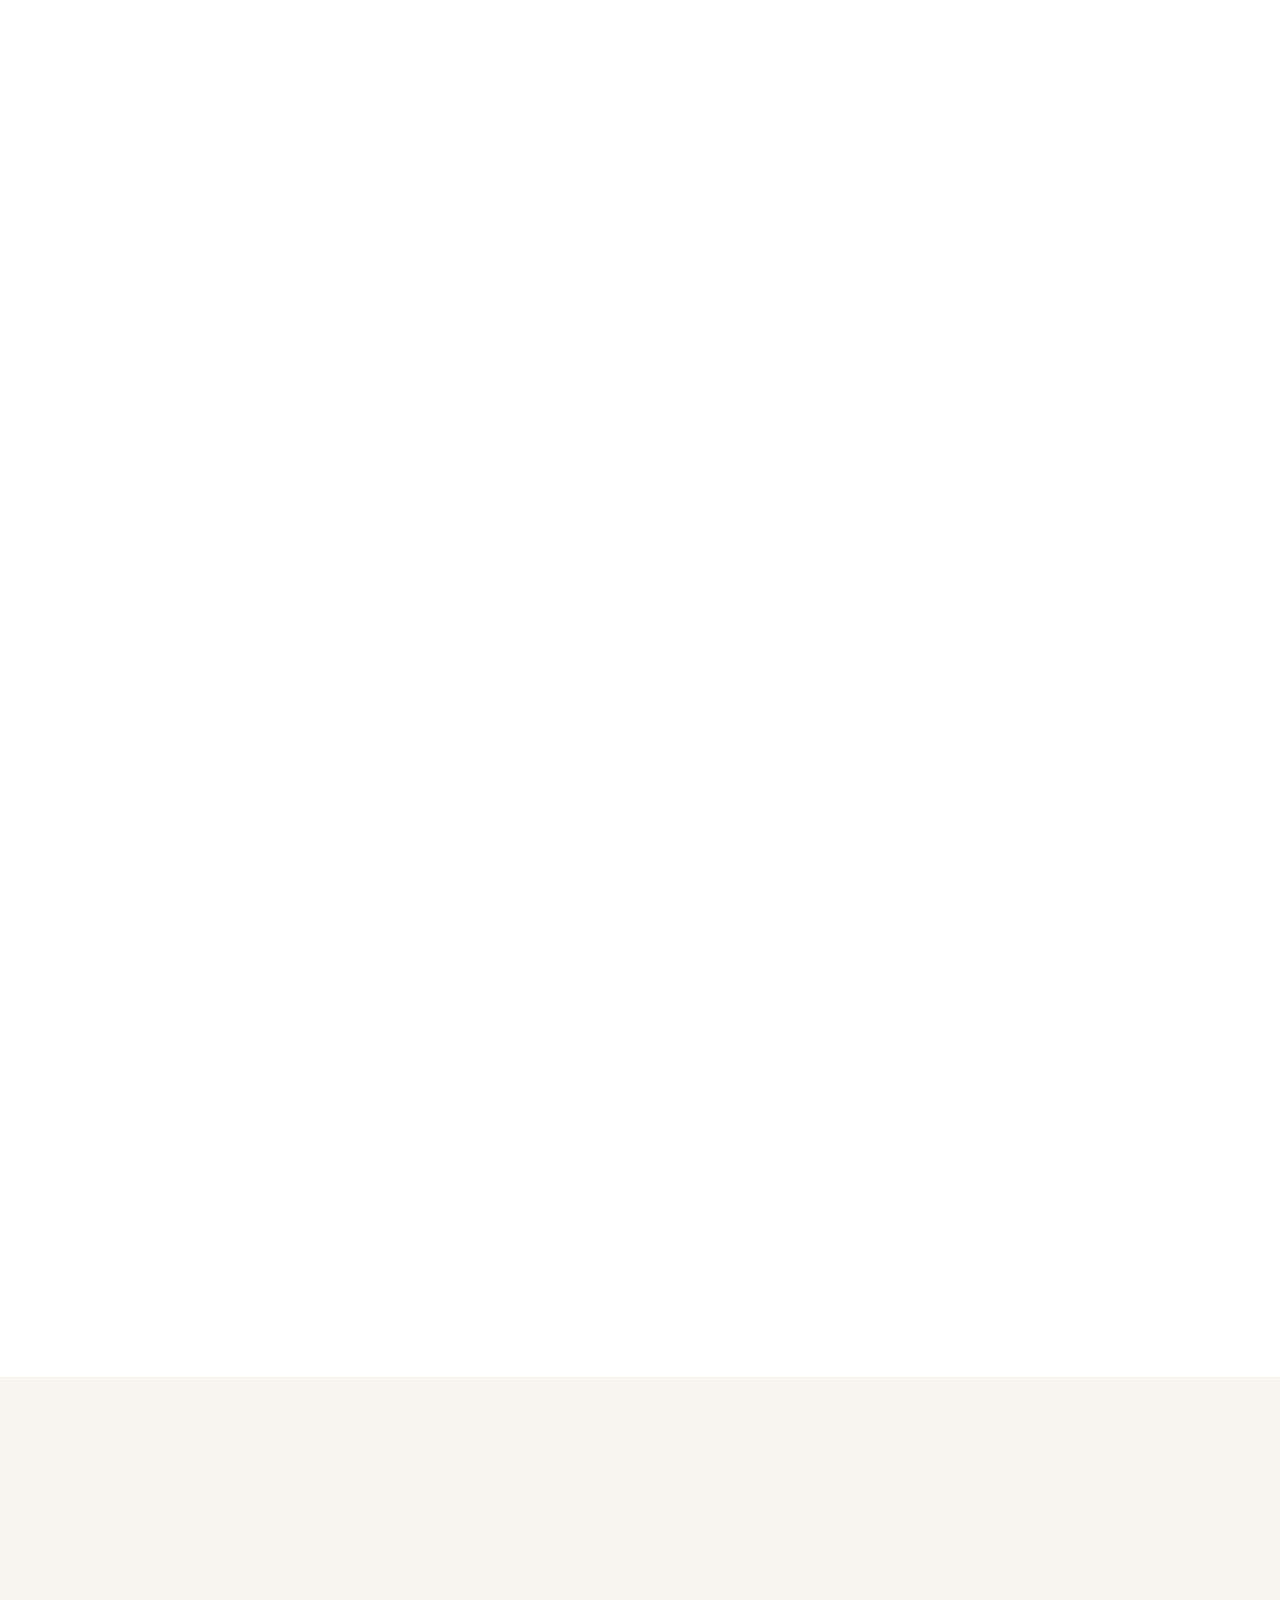
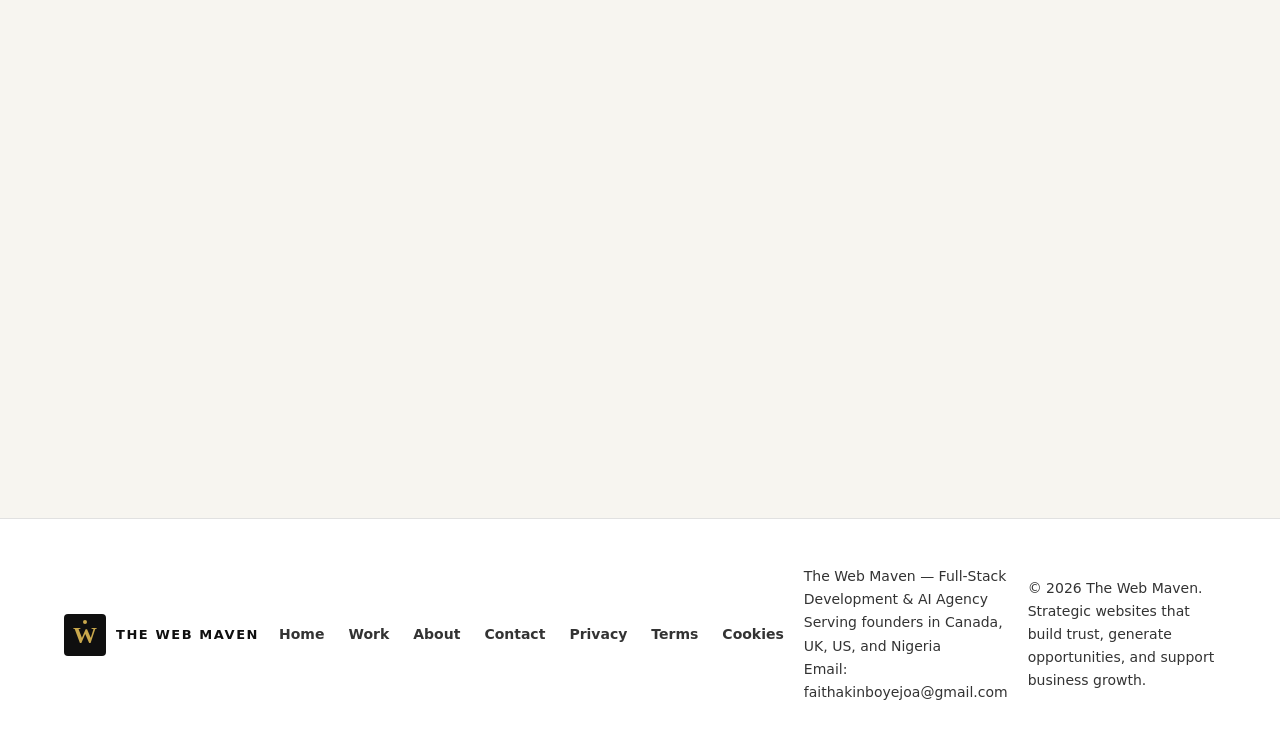
==== commit 165b2f70: "SEO overhaul: titles, canonical, OG tags, JSON-LD schema, h1 fix, alt text, sitemap, robots.txt, net" ====
--- a/about.html
+++ b/about.html
@@ -1,25 +1,80 @@
 <!doctype html>
 <html lang="en">
 <head>
-  <meta charset="utf-8" />
-  <meta name="viewport" content="width=device-width, initial-scale=1" />
+  <meta charset="UTF-8">
+  <meta name="viewport" content="width=device-width, initial-scale=1.0">
+
   <!-- Security Headers -->
   <meta http-equiv="Content-Security-Policy" content="default-src 'self'; script-src 'self'; style-src 'self' https://fonts.googleapis.com; font-src 'self' https://fonts.gstatic.com; img-src 'self' data:; connect-src 'self'; frame-ancestors 'none'; form-action 'none'; base-uri 'self';" />
   <meta http-equiv="X-Frame-Options" content="DENY" />
   <meta http-equiv="X-Content-Type-Options" content="nosniff" />
   <meta http-equiv="Referrer-Policy" content="strict-origin-when-cross-origin" />
   <meta http-equiv="Permissions-Policy" content="camera=(), microphone=(), geolocation=(), payment=(), usb=()" />
-  <title>About Angelo | The Web Maven</title>
-  <meta name="description" content="Meet Angelo — computer scientist, web designer, and the obsessive mind behind The Web Maven. Based in Lagos, working globally." />
-  <meta property="og:title" content="About Angelo | The Web Maven" />
-  <meta property="og:description" content="The story behind The Web Maven — strategy-first web design from Lagos, Nigeria." />
-  <meta property="og:type" content="website" />
+
+  <!-- SEO: Title & Description -->
+  <title>About Faith Akinola Boyejo — Full-Stack &amp; AI Developer | The Web Maven</title>
+  <meta name="description" content="Faith Akinola Boyejo is a full-stack developer and AI/ML specialist behind The Web Maven. Building SaaS platforms for startup founders in Canada, UK, US, and Nigeria.">
+  <meta name="robots" content="index, follow">
+
+  <!-- SEO: Canonical -->
+  <link rel="canonical" href="https://thewebmavenhq.com/about.html">
+
+  <!-- Open Graph -->
+  <meta property="og:type" content="website">
+  <meta property="og:url" content="https://thewebmavenhq.com/about.html">
+  <meta property="og:title" content="About Faith Akinola Boyejo — Full-Stack &amp; AI Developer | The Web Maven">
+  <meta property="og:description" content="Faith Akinola Boyejo is the full-stack developer and AI/ML specialist behind The Web Maven — building SaaS platforms for startup founders globally.">
+  <meta property="og:image" content="https://thewebmavenhq.com/assets/og-image.jpg">
+  <meta property="og:image:width" content="1200">
+  <meta property="og:image:height" content="630">
+  <meta property="og:site_name" content="The Web Maven">
+  <meta property="og:locale" content="en_US">
+
+  <!-- Twitter Card -->
+  <meta name="twitter:card" content="summary_large_image">
+  <meta name="twitter:title" content="About Faith Akinola Boyejo | The Web Maven">
+  <meta name="twitter:description" content="Full-stack developer and AI/ML specialist. Building SaaS platforms for startup founders in Canada, UK, US, and Nigeria.">
+  <meta name="twitter:image" content="https://thewebmavenhq.com/assets/og-image.jpg">
+
+  <!-- JSON-LD: Person -->
+  <script type="application/ld+json">
+  {
+    "@context": "https://schema.org",
+    "@type": "Person",
+    "name": "Faith Akinola Boyejo",
+    "alternateName": "Angelo",
+    "jobTitle": "Full-Stack Developer & AI/ML Specialist",
+    "worksFor": {
+      "@type": "Organization",
+      "name": "The Web Maven",
+      "url": "https://thewebmavenhq.com"
+    },
+    "url": "https://thewebmavenhq.com/about.html",
+    "email": "faithakinboyejoa@gmail.com",
+    "knowsAbout": [
+      "Full-Stack Web Development",
+      "Machine Learning",
+      "Artificial Intelligence",
+      "SaaS Development",
+      "React",
+      "Node.js",
+      "Python"
+    ],
+    "sameAs": [
+      "https://www.linkedin.com/in/faithakinolaboyejo",
+      "https://github.com/Cyberangelo-King"
+    ]
+  }
+  </script>
+
+  <!-- Fonts & Assets -->
   <link rel="preconnect" href="https://fonts.googleapis.com" />
   <link rel="preconnect" href="https://fonts.gstatic.com" crossorigin />
   <link href="https://fonts.googleapis.com/css2?family=Playfair+Display:wght@400;600;700&family=Inter:wght@400;500;650;750;850;900&display=swap" rel="stylesheet" />
   <link rel="icon" type="image/svg+xml" href="favicon.svg" />
   <link rel="stylesheet" href="styles.css" />
   <link rel="stylesheet" href="animations.css" />
+  <meta name="theme-color" content="#0A0E1A">
 </head>
 <body>
   <nav class="nav" aria-label="Main navigation">
@@ -46,14 +101,14 @@
   </nav>
 
   <main>
-    <!-- ── HERO ─────────────────────────────────────────────────────────── -->
+    <!-- ── HERO ── -->
     <section class="about-hero">
       <div class="container about-hero__grid">
         <div class="about-hero__copy">
           <p class="eyebrow" data-reveal>The obsessive behind the work</p>
-          <h1 class="about-headline" data-reveal data-delay="80">Built Different.<br>By Design.</h1>
+          <h1 class="about-headline" data-reveal data-delay="80">Faith Akinola Boyejo — Full-Stack Developer &amp; AI/ML Specialist</h1>
           <p class="lead" data-reveal data-delay="180" style="max-width:62ch; margin-top:24px;">
-            Every business deserves a powerful, paying digital presence. The Web Maven delivers solutions that don't just look good — they work. Strategy first. Then design.
+            Every business deserves a powerful, paying digital presence. The Web Maven delivers SaaS platforms and web products that don&#39;t just look good &#8212; they work. Strategy first. Then design.
           </p>
 
           <div style="margin-top:36px;" data-reveal data-delay="260">
@@ -70,17 +125,17 @@
 
         <div class="about-portrait" data-reveal data-delay="200">
           <div class="about-portrait__frame">
-            <img src="angelo-profile.jpg" alt="Angelo — Faith Akinola Boyejoa, founder of The Web Maven" />
+            <img src="angelo-profile.jpg" alt="Faith Akinola Boyejo, founder of The Web Maven — full-stack developer and AI/ML specialist" />
           </div>
           <div class="about-portrait__badge">
             <strong>Faith Akinola Boyejo</strong>
-            <span>Angelo · Founder &amp; Lead Designer</span>
-          </div>
-        </div>
-      </div>
-    </section>
-
-    <!-- ── STORY ──────────────────────────────────────────────────────────── -->
+            <span>Angelo &middot; Founder &amp; Lead Developer</span>
+          </div>
+        </div>
+      </div>
+    </section>
+
+    <!-- ── STORY ── -->
     <section class="section section--tight">
       <div class="container about-story">
         <div class="about-story__text">
@@ -91,21 +146,26 @@
             Angelo grew up surrounded by computers. That early immersion gave him a deep, intuitive understanding of digital and analogue systems before most people knew what they were dealing with.
           </p>
           <p data-reveal data-delay="160">
-            In 2019, he came across a website for a business — it was shabby, non-interactive, not driving traffic, barely functional. Just <em>existing</em>. He reached out to the owners cold and offered to build them something better. He did. That moment changed everything.
+            In 2019, he came across a website for a business &#8212; it was shabby, non-interactive, not driving traffic, barely functional. Just <em>existing</em>. He reached out to the owners cold and offered to build them something better. He did. That moment changed everything.
           </p>
           <p data-reveal data-delay="190">
-            Fast-forward: Angelo is now a <strong>computer scientist</strong> with a body of work spanning AI &amp; machine learning, web development, data science, and automation. He and his team operate under <strong>The Web Maven</strong> brand — and the emphasis is always on <em>web</em>. Not just design. Not just code. A full digital presence that actually performs.
+            Fast-forward: Angelo is now a <strong>computer scientist</strong> with a body of work spanning AI &amp; machine learning, web development, data science, and automation. He and his team operate under <strong>The Web Maven</strong> brand &#8212; and the emphasis is always on <em>web</em>. Not just design. Not just code. A full digital presence that actually performs.
           </p>
 
           <blockquote style="margin:36px 0; padding:24px; border-left:3px solid var(--brand-gold); background:var(--surface-card); border-radius:0 var(--radius-md) var(--radius-md) 0;" data-reveal data-delay="220">
             <p style="font-family:var(--font-heading); font-size:clamp(18px,2.2vw,24px); font-style:italic; color:var(--heading-color); opacity:1; line-height:1.4; max-width:none;">
-              "Every business deserves a powerful, paying digital presence."
+              &#8220;Every business deserves a powerful, paying digital presence.&#8221;
             </p>
           </blockquote>
 
           <p data-reveal data-delay="250">
-            Based in <strong>Lagos, Nigeria</strong> — but the reach is global. Current and past clients in Canada, the UK, and the United States. Their systems and processes give them the edge to work seamlessly with clients anywhere on the planet.
-          </p>
+            Based in <strong>Lagos, Nigeria</strong> &#8212; but the reach is global. Current and past clients in Canada, the UK, and the United States. Their systems and processes give them the edge to work seamlessly with clients anywhere on the planet.
+          </p>
+
+          <div style="margin-top:32px;" data-reveal data-delay="280">
+            <a class="btn btn--primary" href="contact.html">Get In Touch</a>
+            <a class="btn btn--ghost" href="work.html" style="margin-left:12px;">View Services</a>
+          </div>
         </div>
 
         <aside class="about-sidebar">
@@ -125,31 +185,31 @@
             <div class="skills-grid">
               <div class="skill-card" data-reveal>
                 <div class="skill-card__icon" aria-hidden="true">&#10731;</div>
-                <h4>Strategic Web Design &amp; UX</h4>
-                <p>Conversion-focused sites built around real business goals.</p>
+                <h4>SaaS &amp; Web App Development</h4>
+                <p>Production-ready SaaS platforms and web applications built for scale.</p>
               </div>
               <div class="skill-card" data-reveal data-delay="60">
                 <div class="skill-card__icon" aria-hidden="true">&#9736;</div>
                 <h4>AI &amp; Machine Learning</h4>
-                <p>Production ML systems — fraud detection, classification, forecasting.</p>
+                <p>Production ML systems &#8212; fraud detection, classification, forecasting.</p>
               </div>
               <div class="skill-card" data-reveal data-delay="80">
-                <div class="skill-card__icon" aria-hidden="true">&#9675;</div>
+                <div class="skill-card__icon" aria-hidden="true">&#9651;</div>
                 <h4>Data Science &amp; Analytics</h4>
                 <p>Data-driven insights that inform product and business decisions.</p>
               </div>
               <div class="skill-card" data-reveal data-delay="100">
-                <div class="skill-card__icon" aria-hidden="true">&#10657;</div>
+                <div class="skill-card__icon" aria-hidden="true">&#10583;</div>
                 <h4>Full-Stack Development</h4>
-                <p>End-to-end engineering — front end, back end, and everything between.</p>
+                <p>End-to-end engineering &#8212; front end, back end, and everything between.</p>
               </div>
               <div class="skill-card" data-reveal data-delay="120">
-                <div class="skill-card__icon" aria-hidden="true">&#10571;</div>
+                <div class="skill-card__icon" aria-hidden="true">&#10547;</div>
                 <h4>Automation &amp; Systems</h4>
                 <p>Workflows and integrations that replace manual overhead.</p>
               </div>
               <div class="skill-card" data-reveal data-delay="140">
-                <div class="skill-card__icon" aria-hidden="true">&#9678;</div>
+                <div class="skill-card__icon" aria-hidden="true">&#9670;</div>
                 <h4>Brand Identity &amp; Positioning</h4>
                 <p>Visual and verbal identity that makes the right first impression.</p>
               </div>
@@ -159,14 +219,14 @@
       </div>
     </section>
 
-    <!-- ── PHILOSOPHY ──────────────────────────────────────────────────────── -->
+    <!-- ── PHILOSOPHY ── -->
     <section class="section section--tight" style="background:var(--surface-2);">
       <div class="container">
         <div style="max-width:820px; margin-inline:auto; text-align:center;" data-reveal>
           <p class="eyebrow" style="justify-content:center;">The philosophy</p>
           <h2 style="margin-top:18px; font-size:clamp(30px,5vw,60px);">Not just design. Not just code. Results.</h2>
           <p class="lead" style="margin-top:24px; max-width:640px; margin-inline:auto;">
-            The Web Maven's approach starts with one question: <em>what should this site actually do for the business?</em> Every layout, every headline, every CTA is in service of that answer — not in service of looking impressive in a portfolio.
+            The Web Maven&#39;s approach starts with one question: <em>what should this site actually do for the business?</em> Every layout, every headline, every CTA is in service of that answer &#8212; not in service of looking impressive in a portfolio.
           </p>
         </div>
 
@@ -175,7 +235,7 @@
             <span class="insight__icon" style="margin-bottom:14px;" aria-hidden="true">01</span>
             <div>
               <h3 style="font-size:20px;">Strategy First</h3>
-              <p style="margin-top:10px;">No designer picks a font before understanding who the customer is and what they need to hear. We don't either.</p>
+              <p style="margin-top:10px;">No designer picks a font before understanding who the customer is and what they need to hear. We don&#39;t either.</p>
             </div>
           </div>
           <div class="insight" style="flex-direction:column; align-items:flex-start;" data-reveal data-delay="80">
@@ -189,22 +249,22 @@
             <span class="insight__icon" style="margin-bottom:14px;" aria-hidden="true">03</span>
             <div>
               <h3 style="font-size:20px;">Outcomes, Always</h3>
-              <p style="margin-top:10px;">The measure of a successful project isn't how it looks at launch — it's what it does for the business 6 months later.</p>
-            </div>
-          </div>
-        </div>
-      </div>
-    </section>
-
-    <!-- ── CTA ──────────────────────────────────────────────────────────── -->
+              <p style="margin-top:10px;">The measure of a successful project isn&#39;t how it looks at launch &#8212; it&#39;s what it does for the business 6 months later.</p>
+            </div>
+          </div>
+        </div>
+      </div>
+    </section>
+
+    <!-- ── CTA ── -->
     <section class="section about-cta-section">
       <div class="container">
         <div class="cta" data-reveal>
           <p class="eyebrow">Ready to work together?</p>
-          <h2>Let's build something.</h2>
-          <p>Whether you need a full digital presence, a focused landing page, or a complete brand identity — bring the brief. We'll figure out the rest.</p>
+          <h2>Let&#39;s build something.</h2>
+          <p>Whether you need a full SaaS platform, an MVP, or a focused web product &#8212; bring the brief. We&#39;ll figure out the rest.</p>
           <div class="cta__actions">
-            <a class="btn btn--primary" href="contact.html">Let's Build Something</a>
+            <a class="btn btn--primary" href="contact.html">Let&#39;s Build Something</a>
             <a class="btn btn--ghost" href="work.html">See the Work First</a>
           </div>
         </div>
@@ -227,6 +287,9 @@
         <a href="terms-of-service.html">Terms</a>
         <a href="cookie-policy.html">Cookies</a>
       </nav>
+      <p>The Web Maven &mdash; Full-Stack Development &amp; AI Agency<br>
+      Serving founders in Canada, UK, US, and Nigeria<br>
+      Email: <a href="mailto:faithakinboyejoa@gmail.com">faithakinboyejoa@gmail.com</a></p>
       <p>&copy; <span data-year></span> The Web Maven. Strategic websites that build trust, generate opportunities, and support business growth.</p>
     </div>
   </footer>
--- a/styles.css
+++ b/styles.css
@@ -736,16 +736,13 @@
 .process-step p  { margin-top: 12px; }
 
 /* ─── CTA ─────────────────────────────────────────────────────────────── */
-/* Background image removed — solid dark gradient for security and performance */
 .cta {
   position: relative;
   padding: clamp(56px, 8vw, 96px);
   border: 1px solid var(--line-strong);
   border-radius: var(--radius-xl);
   color: var(--brand-white);
-  background:
-    linear-gradient(135deg, rgba(30,20,5,0.98), rgba(15,15,15,0.99)),
-    var(--brand-black);
+  background: linear-gradient(135deg, #1a1008 0%, #0f0f0f 60%, #14100a 100%);
   box-shadow: var(--shadow-lg);
   overflow: hidden;
 }
@@ -1166,7 +1163,6 @@
 }
 .footer__links {
   display: flex;
-  flex-wrap: wrap;
   gap: 24px;
 }
 .footer__links a {
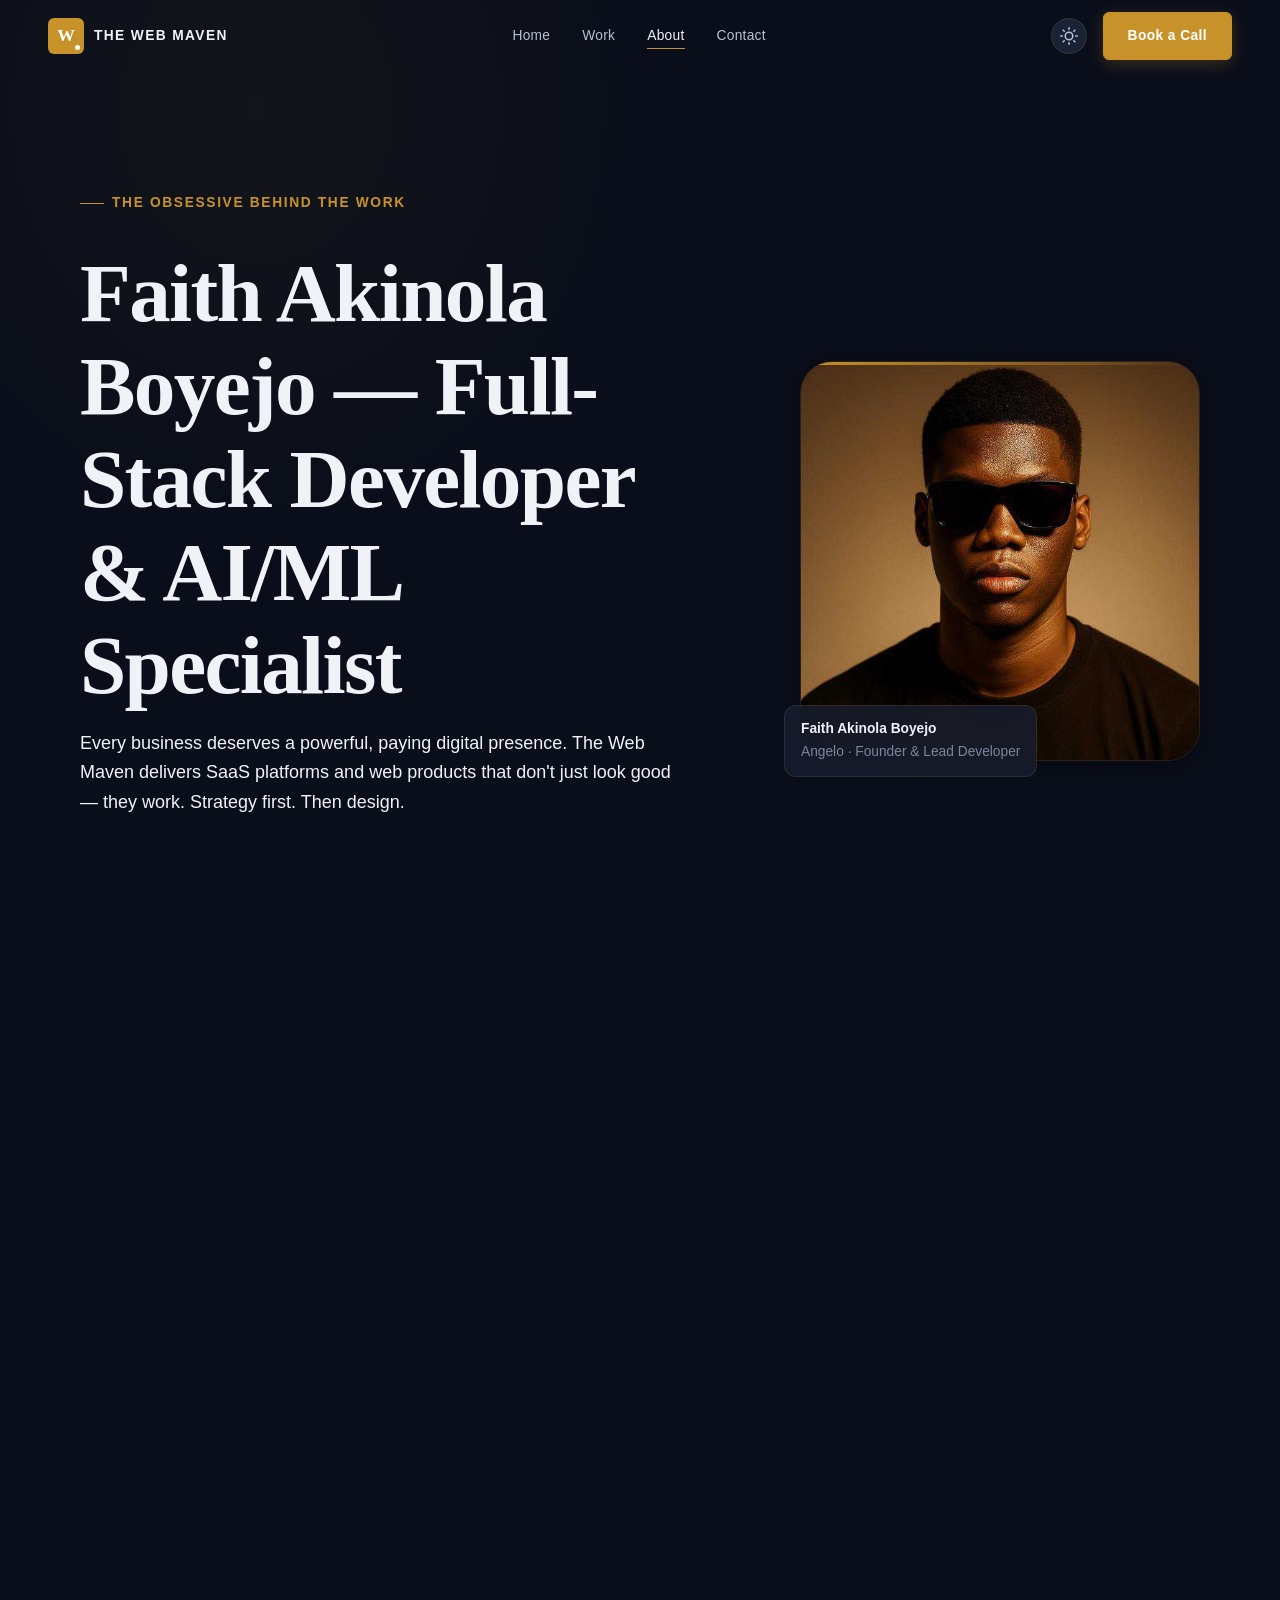
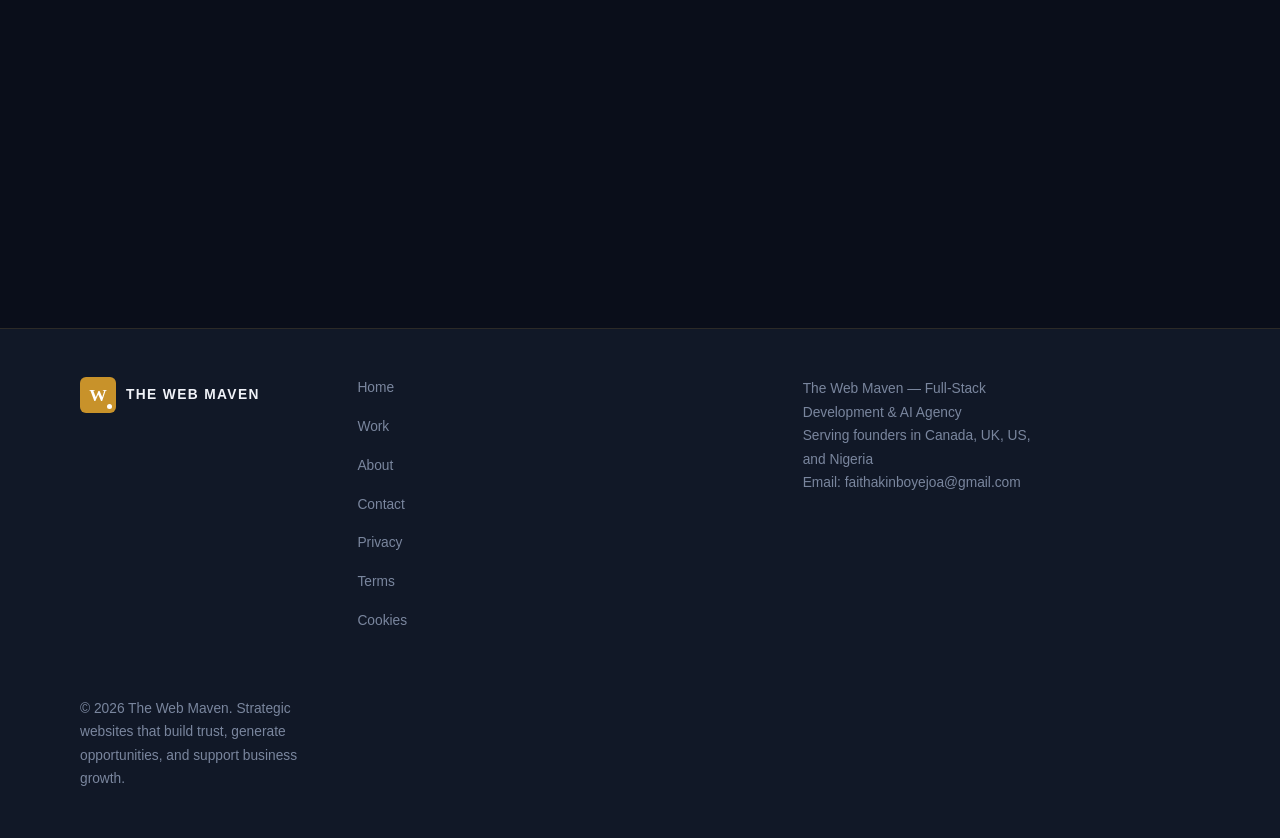
==== commit eb875987: "feat: premium UI/UX overhaul + Formspree endpoint fix - Complete dark-mode-first redesign across all" ====
--- a/about.html
+++ b/about.html
@@ -11,8 +11,8 @@
   <meta http-equiv="Referrer-Policy" content="strict-origin-when-cross-origin" />
   <meta http-equiv="Permissions-Policy" content="camera=(), microphone=(), geolocation=(), payment=(), usb=()" />
 
-  <!-- SEO: Title & Description -->
-  <title>About Faith Akinola Boyejo — Full-Stack &amp; AI Developer | The Web Maven</title>
+  <!-- SEO -->
+  <title>About Faith Akinola Boyejo &#8212; Full-Stack &amp; AI Developer | The Web Maven</title>
   <meta name="description" content="Faith Akinola Boyejo is a full-stack developer and AI/ML specialist behind The Web Maven. Building SaaS platforms for startup founders in Canada, UK, US, and Nigeria.">
   <meta name="robots" content="index, follow">
 
@@ -22,8 +22,8 @@
   <!-- Open Graph -->
   <meta property="og:type" content="website">
   <meta property="og:url" content="https://thewebmavenhq.com/about.html">
-  <meta property="og:title" content="About Faith Akinola Boyejo — Full-Stack &amp; AI Developer | The Web Maven">
-  <meta property="og:description" content="Faith Akinola Boyejo is the full-stack developer and AI/ML specialist behind The Web Maven — building SaaS platforms for startup founders globally.">
+  <meta property="og:title" content="About Faith Akinola Boyejo &#8212; Full-Stack &amp; AI Developer | The Web Maven">
+  <meta property="og:description" content="Faith Akinola Boyejo is the full-stack developer and AI/ML specialist behind The Web Maven &#8212; building SaaS platforms for startup founders globally.">
   <meta property="og:image" content="https://thewebmavenhq.com/assets/og-image.jpg">
   <meta property="og:image:width" content="1200">
   <meta property="og:image:height" content="630">
@@ -51,15 +51,7 @@
     },
     "url": "https://thewebmavenhq.com/about.html",
     "email": "faithakinboyejoa@gmail.com",
-    "knowsAbout": [
-      "Full-Stack Web Development",
-      "Machine Learning",
-      "Artificial Intelligence",
-      "SaaS Development",
-      "React",
-      "Node.js",
-      "Python"
-    ],
+    "knowsAbout": ["Full-Stack Web Development","Machine Learning","Artificial Intelligence","SaaS Development","React","Node.js","Python"],
     "sameAs": [
       "https://www.linkedin.com/in/faithakinolaboyejo",
       "https://github.com/Cyberangelo-King"
@@ -73,7 +65,6 @@
   <link href="https://fonts.googleapis.com/css2?family=Playfair+Display:wght@400;600;700&family=Inter:wght@400;500;650;750;850;900&display=swap" rel="stylesheet" />
   <link rel="icon" type="image/svg+xml" href="favicon.svg" />
   <link rel="stylesheet" href="styles.css" />
-  <link rel="stylesheet" href="animations.css" />
   <meta name="theme-color" content="#0A0E1A">
 </head>
 <body>
@@ -90,10 +81,10 @@
     </div>
     <div class="nav__actions">
       <button class="theme-toggle" type="button" aria-label="Toggle dark mode">
-        <svg class="sun-icon" xmlns="http://www.w3.org/2000/svg" width="20" height="20" viewBox="0 0 24 24" fill="none" stroke="currentColor" stroke-width="2" stroke-linecap="round" stroke-linejoin="round"><circle cx="12" cy="12" r="5"></circle><line x1="12" y1="1" x2="12" y2="3"></line><line x1="12" y1="21" x2="12" y2="23"></line><line x1="4.22" y1="4.22" x2="5.64" y2="5.64"></line><line x1="18.36" y1="18.36" x2="19.78" y2="19.78"></line><line x1="1" y1="12" x2="3" y2="12"></line><line x1="21" y1="12" x2="23" y2="12"></line><line x1="4.22" y1="19.78" x2="5.64" y2="18.36"></line><line x1="18.36" y1="5.64" x2="19.78" y2="4.22"></line></svg>
-        <svg class="moon-icon" xmlns="http://www.w3.org/2000/svg" width="20" height="20" viewBox="0 0 24 24" fill="none" stroke="currentColor" stroke-width="2" stroke-linecap="round" stroke-linejoin="round"><path d="M21 12.79A9 9 0 1 1 11.21 3 7 7 0 0 0 21 12.79z"></path></svg>
+        <svg class="sun-icon" xmlns="http://www.w3.org/2000/svg" width="18" height="18" viewBox="0 0 24 24" fill="none" stroke="currentColor" stroke-width="2" stroke-linecap="round" stroke-linejoin="round"><circle cx="12" cy="12" r="5"/><line x1="12" y1="1" x2="12" y2="3"/><line x1="12" y1="21" x2="12" y2="23"/><line x1="4.22" y1="4.22" x2="5.64" y2="5.64"/><line x1="18.36" y1="18.36" x2="19.78" y2="19.78"/><line x1="1" y1="12" x2="3" y2="12"/><line x1="21" y1="12" x2="23" y2="12"/><line x1="4.22" y1="19.78" x2="5.64" y2="18.36"/><line x1="18.36" y1="5.64" x2="19.78" y2="4.22"/></svg>
+        <svg class="moon-icon" xmlns="http://www.w3.org/2000/svg" width="18" height="18" viewBox="0 0 24 24" fill="none" stroke="currentColor" stroke-width="2" stroke-linecap="round" stroke-linejoin="round"><path d="M21 12.79A9 9 0 1 1 11.21 3 7 7 0 0 0 21 12.79z"/></svg>
       </button>
-      <a class="btn btn--primary" href="https://wa.me/2348079617768?text=Hi%20Angelo%2C%20I%27d%20like%20to%20book%20a%20discovery%20call." target="_blank" rel="noopener noreferrer">Book a Call</a>
+      <a class="btn btn--primary nav-cta" href="https://wa.me/2348079617768?text=Hi%20Angelo%2C%20I%27d%20like%20to%20book%20a%20discovery%20call." target="_blank" rel="noopener noreferrer">Book a Call</a>
       <button class="nav__toggle" type="button" aria-label="Toggle navigation" aria-expanded="false" aria-controls="site-menu">
         <span></span><span></span><span></span>
       </button>
@@ -101,22 +92,22 @@
   </nav>
 
   <main>
-    <!-- ── HERO ── -->
+    <!-- HERO -->
     <section class="about-hero">
       <div class="container about-hero__grid">
         <div class="about-hero__copy">
           <p class="eyebrow" data-reveal>The obsessive behind the work</p>
-          <h1 class="about-headline" data-reveal data-delay="80">Faith Akinola Boyejo — Full-Stack Developer &amp; AI/ML Specialist</h1>
+          <h1 class="about-headline" data-reveal data-delay="80">Faith Akinola Boyejo &#8212; Full-Stack Developer &amp; AI/ML Specialist</h1>
           <p class="lead" data-reveal data-delay="180" style="max-width:62ch; margin-top:24px;">
             Every business deserves a powerful, paying digital presence. The Web Maven delivers SaaS platforms and web products that don&#39;t just look good &#8212; they work. Strategy first. Then design.
           </p>
 
           <div style="margin-top:36px;" data-reveal data-delay="260">
-            <div class="proof-pill" style="display:inline-block; min-height:auto; padding:12px 20px; margin-right:12px; margin-bottom:12px;">
+            <div class="proof-pill" style="display:inline-flex; margin-right:12px; margin-bottom:12px;">
               <strong style="font-size:18px;">2019</strong>
               <span>First cold-call project</span>
             </div>
-            <div class="proof-pill" style="display:inline-block; min-height:auto; padding:12px 20px; margin-bottom:12px;">
+            <div class="proof-pill" style="display:inline-flex; margin-bottom:12px;">
               <strong style="font-size:18px;">3 Countries</strong>
               <span>Canada, UK, United States</span>
             </div>
@@ -125,7 +116,7 @@
 
         <div class="about-portrait" data-reveal data-delay="200">
           <div class="about-portrait__frame">
-            <img src="angelo-profile.jpg" alt="Faith Akinola Boyejo, founder of The Web Maven — full-stack developer and AI/ML specialist" />
+            <img src="angelo-profile.jpg" alt="Faith Akinola Boyejo, founder of The Web Maven &#8212; full-stack developer and AI/ML specialist" />
           </div>
           <div class="about-portrait__badge">
             <strong>Faith Akinola Boyejo</strong>
@@ -135,7 +126,7 @@
       </div>
     </section>
 
-    <!-- ── STORY ── -->
+    <!-- STORY -->
     <section class="section section--tight">
       <div class="container about-story">
         <div class="about-story__text">
@@ -152,8 +143,8 @@
             Fast-forward: Angelo is now a <strong>computer scientist</strong> with a body of work spanning AI &amp; machine learning, web development, data science, and automation. He and his team operate under <strong>The Web Maven</strong> brand &#8212; and the emphasis is always on <em>web</em>. Not just design. Not just code. A full digital presence that actually performs.
           </p>
 
-          <blockquote style="margin:36px 0; padding:24px; border-left:3px solid var(--brand-gold); background:var(--surface-card); border-radius:0 var(--radius-md) var(--radius-md) 0;" data-reveal data-delay="220">
-            <p style="font-family:var(--font-heading); font-size:clamp(18px,2.2vw,24px); font-style:italic; color:var(--heading-color); opacity:1; line-height:1.4; max-width:none;">
+          <blockquote style="margin:36px 0; padding:24px; border-left:3px solid var(--accent); background:var(--surface-card); border-radius:0 var(--radius-md) var(--radius-md) 0;" data-reveal data-delay="220">
+            <p style="font-family:var(--font-display); font-size:clamp(18px,2.2vw,24px); font-style:italic; color:var(--ink); opacity:1; line-height:1.4; max-width:none;">
               &#8220;Every business deserves a powerful, paying digital presence.&#8221;
             </p>
           </blockquote>
@@ -184,7 +175,7 @@
             <p class="eyebrow" style="margin-bottom:16px;" data-reveal>Expertise</p>
             <div class="skills-grid">
               <div class="skill-card" data-reveal>
-                <div class="skill-card__icon" aria-hidden="true">&#10731;</div>
+                <div class="skill-card__icon" aria-hidden="true">&#128187;</div>
                 <h4>SaaS &amp; Web App Development</h4>
                 <p>Production-ready SaaS platforms and web applications built for scale.</p>
               </div>
@@ -209,7 +200,7 @@
                 <p>Workflows and integrations that replace manual overhead.</p>
               </div>
               <div class="skill-card" data-reveal data-delay="140">
-                <div class="skill-card__icon" aria-hidden="true">&#9670;</div>
+                <div class="skill-card__icon" aria-hidden="true">&#9672;</div>
                 <h4>Brand Identity &amp; Positioning</h4>
                 <p>Visual and verbal identity that makes the right first impression.</p>
               </div>
@@ -219,7 +210,7 @@
       </div>
     </section>
 
-    <!-- ── PHILOSOPHY ── -->
+    <!-- PHILOSOPHY -->
     <section class="section section--tight" style="background:var(--surface-2);">
       <div class="container">
         <div style="max-width:820px; margin-inline:auto; text-align:center;" data-reveal>
@@ -230,7 +221,7 @@
           </p>
         </div>
 
-        <div style="display:grid; grid-template-columns:repeat(3,1fr); gap:20px; margin-top:52px;">
+        <div style="display:grid; grid-template-columns:repeat(auto-fit,minmax(260px,1fr)); gap:20px; margin-top:52px;">
           <div class="insight" style="flex-direction:column; align-items:flex-start;" data-reveal>
             <span class="insight__icon" style="margin-bottom:14px;" aria-hidden="true">01</span>
             <div>
@@ -256,7 +247,7 @@
       </div>
     </section>
 
-    <!-- ── CTA ── -->
+    <!-- CTA -->
     <section class="section about-cta-section">
       <div class="container">
         <div class="cta" data-reveal>
@@ -264,7 +255,7 @@
           <h2>Let&#39;s build something.</h2>
           <p>Whether you need a full SaaS platform, an MVP, or a focused web product &#8212; bring the brief. We&#39;ll figure out the rest.</p>
           <div class="cta__actions">
-            <a class="btn btn--primary" href="contact.html">Let&#39;s Build Something</a>
+            <a class="btn btn--primary btn--lg" href="contact.html">Let&#39;s Build Something</a>
             <a class="btn btn--ghost" href="work.html">See the Work First</a>
           </div>
         </div>
--- a/styles.css
+++ b/styles.css
@@ -1,1294 +1,1502 @@
-/* The Web Maven — design system v2
-   Brand: black #0f0f0f, gold #C9A84C, white #FFFFFF, off-white #F7F5F0
-   Typography: Playfair Display (headings) + Inter (body)
-   Theme: light (default) / dark via [data-theme="dark"]
-   All interactive backgrounds use CSS vars — dark mode works on every element */
-
-/* ─── TOKENS ──────────────────────────────────────────────────────────── */
+/* ==========================================================================
+   THE WEB MAVEN — Premium Agency Redesign
+   styles.css — complete site stylesheet
+   ========================================================================== */
+
+/* ==========================================================================
+   1. TOKENS
+   ========================================================================== */
+
 :root {
   /* Brand palette */
-  --brand-black:      #0f0f0f;
-  --brand-gold:       #C9A84C;
-  --brand-gold-hover: #b8933a;
-  --brand-white:      #FFFFFF;
-  --brand-off-white:  #F7F5F0;
-  --brand-light-grey: #CCCCCC;
-  --brand-dark-grey:  #333333;
-
-  /* Semantic surface aliases — light mode */
-  --surface-1:    var(--brand-white);
-  --surface-2:    var(--brand-off-white);
-  --surface-3:    var(--brand-white);
-  --surface-card: rgba(255,255,255,0.85);
-  --surface-nav:  rgba(255,255,255,0.85);
-  --surface-form: rgba(255,255,255,0.86);
-  --surface-glass:rgba(255,255,255,0.78);
-  --surface-float:rgba(255,255,255,0.86);
-
-  /* Text */
-  --heading-color: var(--brand-black);
-  --body-color:    var(--brand-dark-grey);
-  --muted-color:   var(--brand-dark-grey);
-  --ink:           var(--brand-black);
-
-  /* Borders */
-  --line:         rgba(15,15,15,0.12);
-  --line-strong:  rgba(15,15,15,0.22);
-  --nav-border:   rgba(15,15,15,0.08);
-
-  /* Shadows */
-  --shadow-sm: 0 12px 30px rgba(15,15,15,0.06);
-  --shadow-md: 0 22px 55px rgba(15,15,15,0.10);
-  --shadow-lg: 0 34px 90px rgba(15,15,15,0.14);
-
-  /* Tags / pills */
-  --tag-bg:    rgba(15,15,15,0.1);
-  --tag-color: var(--brand-gold);
-
-  /* Process section */
-  --process-bg: var(--brand-black);
-  --process-text: var(--brand-white);
-  --process-card-bg: rgba(255,255,255,0.06);
-  --process-card-border: rgba(255,255,255,0.14);
+  --brand-gold: #c8922a;
+  --brand-gold-light: #f0b94a;
+  --brand-gold-dark: #a07020;
+  --brand-dark: #0a0e1a;
+  --brand-dark-2: #111827;
+  --brand-dark-3: #1a2236;
+  --brand-mid: #242c3d;
+
+  /* Ink */
+  --ink: #f0f2f8;
+  --ink-mid: #b8c0d4;
+  --ink-muted: #7a869e;
+  --ink-dark: #0a0e1a;
+
+  /* Surfaces */
+  --surface: #0a0e1a;
+  --surface-2: #111827;
+  --surface-3: #1a2236;
+  --surface-card: rgba(26, 34, 54, 0.7);
+  --surface-card-border: rgba(200, 146, 42, 0.15);
+  --surface-glass: rgba(26, 34, 54, 0.65);
+
+  /* Accent */
+  --accent: #c8922a;
+  --accent-hover: #f0b94a;
+  --accent-glow: rgba(200, 146, 42, 0.25);
 
   /* Typography */
-  --font-heading: "Playfair Display", Georgia, serif;
-  --font:         "Inter", system-ui, -apple-system, BlinkMacSystemFont, "Segoe UI", sans-serif;
+  --font-display: "Playfair Display", Georgia, "Times New Roman", serif;
+  --font-body: "Inter", -apple-system, BlinkMacSystemFont, "Segoe UI", sans-serif;
+
+  /* Fluid type scale */
+  --step--1: clamp(0.8rem, 0.78rem + 0.1vw, 0.875rem);
+  --step-0:  clamp(1rem, 0.95rem + 0.25vw, 1.125rem);
+  --step-1:  clamp(1.2rem, 1.1rem + 0.5vw, 1.5rem);
+  --step-2:  clamp(1.5rem, 1.3rem + 1vw, 2.1rem);
+  --step-3:  clamp(2rem, 1.6rem + 2vw, 3.2rem);
+  --step-4:  clamp(2.8rem, 2rem + 4vw, 5.5rem);
+  --step-5:  clamp(3.5rem, 2.5rem + 5vw, 7rem);
+
+  /* Spacing */
+  --space-1: 0.5rem;
+  --space-2: 1rem;
+  --space-3: 1.5rem;
+  --space-4: 2rem;
+  --space-5: 3rem;
+  --space-6: 4.5rem;
+  --space-7: 7rem;
+  --space-8: 10rem;
 
   /* Layout */
-  --radius-sm:  8px;
-  --radius-md:  16px;
-  --radius-lg:  24px;
-  --radius-xl:  32px;
-  --container:  1280px;
-  --gutter:     clamp(20px, 5vw, 64px);
-  --nav-height: 76px;
-  --ease:       cubic-bezier(0.16, 1, 0.3, 1);
-}
-
-/* ─── DARK MODE OVERRIDES ─────────────────────────────────────────────── */
-[data-theme="dark"] {
-  --surface-1:    var(--brand-black);
-  --surface-2:    var(--brand-black);
-  --surface-3:    var(--brand-black);
-  --surface-card: rgba(25,25,25,0.92);
-  --surface-nav:  rgba(15,15,15,0.90);
-  --surface-form: rgba(30,30,30,0.92);
-  --surface-glass:rgba(15,15,15,0.78);
-  --surface-float:rgba(25,25,25,0.92);
-
-  --heading-color: var(--brand-white);
-  --body-color:    var(--brand-light-grey);
-  --muted-color:   var(--brand-light-grey);
-  --ink:           var(--brand-white);
-
-  --line:         rgba(255,255,255,0.12);
-  --line-strong:  rgba(255,255,255,0.22);
-  --nav-border:   rgba(255,255,255,0.12);
-
-  --shadow-sm: 0 12px 30px rgba(0,0,0,0.4);
-  --shadow-md: 0 22px 55px rgba(0,0,0,0.6);
-  --shadow-lg: 0 34px 90px rgba(0,0,0,0.8);
-
-  --tag-bg:   rgba(255,255,255,0.1);
-  --tag-color: var(--brand-gold);
-
-  --process-bg:          var(--brand-black);
-  --process-text:        var(--brand-white);
-  --process-card-bg:     rgba(255,255,255,0.06);
-  --process-card-border: rgba(255,255,255,0.16);
-}
-
-/* ─── RESET ───────────────────────────────────────────────────────────── */
-*,*::before,*::after { box-sizing: border-box; }
+  --content-width: 76rem;
+  --nav-height: 72px;
+  --radius-sm: 6px;
+  --radius-md: 12px;
+  --radius-lg: 20px;
+  --radius-xl: 32px;
+
+  /* Effects */
+  --shadow-card: 0 4px 24px rgba(0, 0, 0, 0.35);
+  --shadow-glow: 0 0 40px rgba(200, 146, 42, 0.12);
+  --transition: 0.22s cubic-bezier(0.4, 0, 0.2, 1);
+  --transition-slow: 0.4s cubic-bezier(0.4, 0, 0.2, 1);
+  --measure: 64ch;
+}
+
+/* Light mode override */
+[data-theme="light"] {
+  --brand-dark: #ffffff;
+  --brand-dark-2: #f8f9fc;
+  --brand-dark-3: #eef1f7;
+  --brand-mid: #e0e5f0;
+  --ink: #0f1524;
+  --ink-mid: #3a4560;
+  --ink-muted: #6b7a99;
+  --ink-dark: #0f1524;
+  --surface: #ffffff;
+  --surface-2: #f8f9fc;
+  --surface-3: #eef1f7;
+  --surface-card: rgba(238, 241, 247, 0.9);
+  --surface-card-border: rgba(200, 146, 42, 0.2);
+  --surface-glass: rgba(248, 249, 252, 0.85);
+  --shadow-card: 0 4px 24px rgba(0, 0, 0, 0.08);
+}
+
+/* ==========================================================================
+   2. RESET + BASE
+   ========================================================================== */
+
+*, *::before, *::after { box-sizing: border-box; }
 * { margin: 0; }
-html { scroll-behavior: smooth; }
+
+html {
+  scroll-behavior: smooth;
+  -webkit-text-size-adjust: 100%;
+}
 
 body {
-  min-height: 100vh;
-  font: 400 16px/1.65 var(--font);
-  color: var(--body-color);
-  background: linear-gradient(180deg, var(--surface-1) 0%, var(--surface-2) 46%, var(--surface-3) 100%);
-  background-attachment: fixed;
+  font-family: var(--font-body);
+  font-size: var(--step-0);
+  line-height: 1.65;
+  color: var(--ink);
+  background: var(--surface);
+  -webkit-font-smoothing: antialiased;
   overflow-x: hidden;
-  -webkit-font-smoothing: antialiased;
-  text-rendering: optimizeLegibility;
-  transition: background-color 300ms var(--ease), color 300ms var(--ease);
-}
-
-body.menu-open { overflow: hidden; }
-
-img, svg { display: block; max-width: 100%; }
-img { height: auto; }
-a { color: inherit; text-decoration: none; }
-button, input, textarea, select { font: inherit; }
-button { cursor: pointer; }
-ul, ol { list-style: none; padding: 0; }
-
-:focus-visible {
-  outline: 3px solid var(--line-strong);
-  outline-offset: 4px;
-}
-
-/* ─── LAYOUT ──────────────────────────────────────────────────────────── */
+}
+
+img, picture, video, svg { display: block; max-width: 100%; }
+
+h1, h2, h3, h4, h5, h6 {
+  font-family: var(--font-display);
+  color: var(--ink);
+  line-height: 1.12;
+  font-weight: 700;
+  letter-spacing: -0.02em;
+}
+
+h1 { font-size: var(--step-4); }
+h2 { font-size: var(--step-3); }
+h3 { font-size: var(--step-2); }
+h4 { font-size: var(--step-1); }
+
+p { max-width: var(--measure); }
+p + p { margin-top: 1.2em; }
+
+a { color: var(--accent); text-decoration: none; transition: color var(--transition); }
+a:hover { color: var(--accent-hover); }
+a:focus-visible, button:focus-visible {
+  outline: 2px solid var(--accent);
+  outline-offset: 3px;
+  border-radius: var(--radius-sm);
+}
+
+input, select, textarea, button { font-family: var(--font-body); }
+
 .container {
-  width: min(100% - (var(--gutter) * 2), var(--container));
+  max-width: var(--content-width);
   margin-inline: auto;
-}
+  padding-inline: clamp(1.25rem, 5vw, 3rem);
+}
+
+section { padding-block: var(--space-6); }
+
+/* ==========================================================================
+   3. NAVIGATION
+   ========================================================================== */
+
+.nav {
+  position: fixed;
+  top: 0;
+  left: 0;
+  right: 0;
+  z-index: 100;
+  height: var(--nav-height);
+  display: flex;
+  align-items: center;
+  justify-content: space-between;
+  padding-inline: clamp(1.25rem, 5vw, 3rem);
+  max-width: 100%;
+  transition: background var(--transition), backdrop-filter var(--transition), border-color var(--transition);
+}
+
+.nav--scrolled {
+  background: var(--surface-glass);
+  backdrop-filter: blur(16px);
+  -webkit-backdrop-filter: blur(16px);
+  border-bottom: 1px solid var(--surface-card-border);
+}
+
+/* Brand */
+.brand {
+  display: flex;
+  align-items: center;
+  gap: 10px;
+  text-decoration: none;
+  color: var(--ink);
+  font-weight: 700;
+}
+
+.brand__mark {
+  display: inline-flex;
+  align-items: center;
+  justify-content: center;
+  width: 36px;
+  height: 36px;
+  background: var(--accent);
+  border-radius: var(--radius-sm);
+  font-family: var(--font-display);
+  font-size: 1.1rem;
+  font-weight: 700;
+  color: #fff;
+  line-height: 1;
+  position: relative;
+}
+
+.brand__dot {
+  position: absolute;
+  bottom: 4px;
+  right: 4px;
+  width: 5px;
+  height: 5px;
+  background: #fff;
+  border-radius: 50%;
+}
+
+.brand__text {
+  font-family: var(--font-body);
+  font-size: var(--step--1);
+  font-weight: 700;
+  letter-spacing: 0.1em;
+  text-transform: uppercase;
+  color: var(--ink);
+}
+
+/* Nav links */
+.nav__links {
+  display: flex;
+  align-items: center;
+  gap: var(--space-4);
+  list-style: none;
+}
+
+.nav__links a {
+  font-size: var(--step--1);
+  font-weight: 500;
+  color: var(--ink-mid);
+  letter-spacing: 0.02em;
+  position: relative;
+  text-decoration: none;
+  transition: color var(--transition);
+}
+
+.nav__links a::after {
+  content: '';
+  position: absolute;
+  bottom: -2px;
+  left: 0;
+  right: 0;
+  height: 1px;
+  background: var(--accent);
+  transform: scaleX(0);
+  transform-origin: left;
+  transition: transform var(--transition);
+}
+
+.nav__links a:hover,
+.nav__links a.active { color: var(--ink); }
+
+.nav__links a.active::after,
+.nav__links a:hover::after { transform: scaleX(1); }
+
+/* Nav actions */
+.nav__actions {
+  display: flex;
+  align-items: center;
+  gap: var(--space-2);
+}
+
+/* Mobile toggle */
+.nav__toggle {
+  display: none;
+  flex-direction: column;
+  gap: 5px;
+  width: 28px;
+  cursor: pointer;
+  background: none;
+  border: none;
+  padding: 4px;
+}
+
+.nav__toggle span {
+  display: block;
+  height: 1.5px;
+  background: var(--ink);
+  border-radius: 2px;
+  transition: transform var(--transition), opacity var(--transition);
+}
+
+.nav__toggle.open span:nth-child(1) { transform: translateY(6.5px) rotate(45deg); }
+.nav__toggle.open span:nth-child(2) { opacity: 0; }
+.nav__toggle.open span:nth-child(3) { transform: translateY(-6.5px) rotate(-45deg); }
+
+/* Theme toggle */
+.theme-toggle {
+  display: flex;
+  align-items: center;
+  justify-content: center;
+  width: 36px;
+  height: 36px;
+  background: var(--surface-3);
+  border: 1px solid var(--surface-card-border);
+  border-radius: 50%;
+  cursor: pointer;
+  color: var(--ink-mid);
+  transition: background var(--transition), color var(--transition);
+}
+
+.theme-toggle:hover { background: var(--surface-card); color: var(--accent); }
+
+[data-theme="light"] .sun-icon { display: none; }
+[data-theme="light"] .moon-icon { display: block; }
+.moon-icon { display: none; }
+.sun-icon { display: block; }
+
+@media (max-width: 768px) {
+  .nav__links {
+    position: fixed;
+    inset: var(--nav-height) 0 0 0;
+    background: var(--surface-2);
+    flex-direction: column;
+    align-items: flex-start;
+    padding: var(--space-4) clamp(1.25rem, 5vw, 3rem);
+    gap: var(--space-3);
+    transform: translateX(100%);
+    transition: transform var(--transition-slow);
+  }
+
+  .nav__links.open { transform: translateX(0); }
+
+  .nav__links a { font-size: var(--step-1); }
+
+  .nav__toggle { display: flex; }
+
+  .btn.btn--primary.nav-cta { display: none; }
+}
+
+/* ==========================================================================
+   4. BUTTONS
+   ========================================================================== */
+
+.btn {
+  display: inline-flex;
+  align-items: center;
+  gap: 8px;
+  font-family: var(--font-body);
+  font-size: var(--step--1);
+  font-weight: 600;
+  letter-spacing: 0.03em;
+  padding: 0.75rem 1.5rem;
+  border-radius: var(--radius-sm);
+  border: 1.5px solid transparent;
+  cursor: pointer;
+  text-decoration: none;
+  transition: background var(--transition), color var(--transition), border-color var(--transition), box-shadow var(--transition), transform var(--transition);
+  white-space: nowrap;
+}
+
+.btn:hover { transform: translateY(-1px); }
+.btn:active { transform: translateY(0); }
+
+.btn--primary {
+  background: var(--accent);
+  color: #fff;
+  border-color: var(--accent);
+  box-shadow: 0 4px 16px var(--accent-glow);
+}
+
+.btn--primary:hover {
+  background: var(--accent-hover);
+  border-color: var(--accent-hover);
+  box-shadow: 0 6px 24px rgba(200, 146, 42, 0.4);
+  color: #fff;
+}
+
+.btn--ghost {
+  background: transparent;
+  color: var(--ink-mid);
+  border-color: var(--surface-card-border);
+}
+
+.btn--ghost:hover {
+  border-color: var(--accent);
+  color: var(--ink);
+}
+
+.btn--lg {
+  font-size: var(--step-0);
+  padding: 1rem 2rem;
+}
+
+/* ==========================================================================
+   5. HERO — HOME
+   ========================================================================== */
+
+.hero {
+  min-height: 100svh;
+  display: flex;
+  align-items: center;
+  padding-top: var(--nav-height);
+  background: var(--surface);
+  position: relative;
+  overflow: hidden;
+}
+
+/* Subtle background glow */
+.hero::before {
+  content: '';
+  position: absolute;
+  top: -20%;
+  right: -10%;
+  width: 60%;
+  height: 80%;
+  background: radial-gradient(ellipse at center, rgba(200, 146, 42, 0.06) 0%, transparent 70%);
+  pointer-events: none;
+}
+
+.hero::after {
+  content: '';
+  position: absolute;
+  bottom: 0;
+  left: 0;
+  right: 0;
+  height: 1px;
+  background: linear-gradient(90deg, transparent, var(--surface-card-border), transparent);
+}
+
+.hero__grid {
+  display: grid;
+  grid-template-columns: 1fr 1fr;
+  gap: var(--space-6);
+  align-items: center;
+  padding-block: var(--space-7);
+}
+
+.hero__copy {
+  position: relative;
+  z-index: 1;
+}
+
+.hero__copy h1 {
+  margin-top: var(--space-2);
+  color: var(--ink);
+}
+
+.hero__copy h1 span {
+  display: block;
+  background: linear-gradient(135deg, var(--accent) 0%, var(--brand-gold-light) 100%);
+  -webkit-background-clip: text;
+  -webkit-text-fill-color: transparent;
+  background-clip: text;
+}
+
+.hero__actions {
+  display: flex;
+  gap: var(--space-2);
+  flex-wrap: wrap;
+  margin-top: var(--space-4);
+}
+
+.hero__proof {
+  display: flex;
+  flex-wrap: wrap;
+  gap: 10px;
+  margin-top: var(--space-4);
+}
+
+/* Proof pills */
+.proof-pill {
+  display: flex;
+  align-items: center;
+  gap: 8px;
+  background: var(--surface-card);
+  border: 1px solid var(--surface-card-border);
+  border-radius: var(--radius-xl);
+  padding: 8px 14px;
+  backdrop-filter: blur(8px);
+  min-height: 44px;
+}
+
+.proof-pill strong {
+  font-family: var(--font-display);
+  font-size: var(--step-1);
+  color: var(--accent);
+  line-height: 1;
+  font-weight: 700;
+}
+
+.proof-pill span {
+  font-size: var(--step--1);
+  color: var(--ink-muted);
+  line-height: 1.3;
+  max-width: 180px;
+}
+
+/* Hero showcase */
+.hero-showcase {
+  position: relative;
+}
+
+.screen-stack {
+  position: relative;
+  display: flex;
+  flex-direction: column;
+  gap: 16px;
+}
+
+.screen-card {
+  border-radius: var(--radius-md);
+  overflow: hidden;
+  box-shadow: var(--shadow-card);
+  border: 1px solid var(--surface-card-border);
+  position: relative;
+}
+
+.screen-card::before {
+  content: '';
+  position: absolute;
+  inset: 0;
+  background: linear-gradient(180deg, transparent 60%, rgba(10, 14, 26, 0.5) 100%);
+  z-index: 1;
+  border-radius: inherit;
+}
+
+.screen-card img { width: 100%; height: auto; display: block; }
+
+.screen-card--one { transform: perspective(600px) rotateY(-3deg) rotateX(2deg); }
+.screen-card--two { transform: perspective(600px) rotateY(-3deg) rotateX(2deg) translateX(20px); }
+
+.metric-float {
+  position: absolute;
+  bottom: -20px;
+  left: -20px;
+  background: var(--surface-card);
+  border: 1px solid var(--surface-card-border);
+  border-radius: var(--radius-md);
+  padding: 12px 18px;
+  backdrop-filter: blur(12px);
+  z-index: 10;
+}
+
+.metric-float strong {
+  display: block;
+  font-size: var(--step--1);
+  font-weight: 700;
+  color: var(--ink);
+}
+
+.metric-float span {
+  display: block;
+  font-size: var(--step--1);
+  color: var(--ink-muted);
+}
+
+@media (max-width: 900px) {
+  .hero__grid {
+    grid-template-columns: 1fr;
+    padding-block: var(--space-5);
+  }
+
+  .hero-showcase { display: none; }
+}
+
+/* ==========================================================================
+   6. TICKER / MARQUEE
+   ========================================================================== */
+
+.ticker-wrap {
+  overflow: hidden;
+  background: var(--surface-2);
+  border-top: 1px solid var(--surface-card-border);
+  border-bottom: 1px solid var(--surface-card-border);
+  padding-block: 14px;
+}
+
+.ticker {
+  display: flex;
+  gap: var(--space-5);
+  animation: ticker 28s linear infinite;
+  white-space: nowrap;
+  width: max-content;
+}
+
+.ticker span {
+  font-size: var(--step--1);
+  font-weight: 500;
+  letter-spacing: 0.06em;
+  text-transform: uppercase;
+  color: var(--ink-muted);
+  padding-inline: var(--space-4);
+  position: relative;
+}
+
+.ticker span::before {
+  content: '·';
+  position: absolute;
+  left: 0;
+  color: var(--accent);
+}
+
+@keyframes ticker {
+  0%   { transform: translateX(0); }
+  100% { transform: translateX(-50%); }
+}
+
+/* ==========================================================================
+   7. SECTION HEADERS
+   ========================================================================== */
 
 .eyebrow {
   display: inline-flex;
   align-items: center;
-  gap: 10px;
-  color: var(--brand-gold);
-  font-size: 12px;
-  font-weight: 800;
-  letter-spacing: 0.18em;
+  gap: 8px;
+  font-size: var(--step--1);
+  font-weight: 600;
+  letter-spacing: 0.12em;
   text-transform: uppercase;
-}
+  color: var(--accent);
+  margin-bottom: var(--space-2);
+}
+
 .eyebrow::before {
-  content: "";
-  width: 34px;
-  height: 2px;
-  background: var(--brand-gold);
-}
-
-h1, h2, h3 {
-  color: var(--heading-color);
-  font-family: var(--font-heading);
-  font-weight: 700;
-  letter-spacing: 0;
-  line-height: 1.05;
-  transition: color 300ms var(--ease);
-}
-h1 { font-size: clamp(48px, 8vw, 112px); }
-h2 { font-size: clamp(36px, 5.4vw, 72px); }
-h3 { font-size: clamp(22px, 2.4vw, 34px); line-height: 1.08; }
-
-p { color: var(--muted-color); }
-
-.lead {
-  font-size: clamp(18px, 2vw, 22px);
-  line-height: 1.55;
-  color: var(--ink);
-  opacity: 0.85;
-}
-
-.section       { padding-block: clamp(76px, 11vw, 150px); }
-.section--tight { padding-block: clamp(56px, 8vw, 104px); }
+  content: '';
+  display: block;
+  width: 24px;
+  height: 1.5px;
+  background: var(--accent);
+  flex-shrink: 0;
+}
 
 .section-head {
   display: grid;
-  grid-template-columns: minmax(0, 0.9fr) minmax(280px, 0.55fr);
-  gap: clamp(28px, 6vw, 72px);
-  align-items: end;
-  margin-bottom: clamp(32px, 6vw, 72px);
-}
-.section-head h2 { margin-top: 18px; }
-.section-head .lead { max-width: 590px; }
-
-/* ─── NAV ─────────────────────────────────────────────────────────────── */
-.nav {
-  position: fixed;
-  inset: 16px var(--gutter) auto;
-  z-index: 100;
-  height: var(--nav-height);
-  max-width: var(--container);
-  margin-inline: auto;
-  display: flex;
-  align-items: center;
+  grid-template-columns: 1fr 1fr;
+  gap: var(--space-5);
+  align-items: start;
+  margin-bottom: var(--space-5);
+}
+
+.section-head .lead { font-size: var(--step-0); color: var(--ink-mid); }
+
+@media (max-width: 700px) {
+  .section-head { grid-template-columns: 1fr; }
+}
+
+/* ==========================================================================
+   8. INSIGHT LIST (problem section)
+   ========================================================================== */
+
+.split {
+  display: grid;
+  grid-template-columns: 1fr 1fr;
+  gap: var(--space-6);
+  align-items: start;
+}
+
+.statement h2 { color: var(--ink); }
+.statement .lead { color: var(--ink-mid); margin-top: var(--space-3); }
+
+.insight-list {
+  display: flex;
+  flex-direction: column;
+  gap: var(--space-3);
+}
+
+.insight {
+  display: flex;
+  gap: var(--space-3);
+  align-items: flex-start;
+  padding: var(--space-3);
+  background: var(--surface-card);
+  border: 1px solid var(--surface-card-border);
+  border-radius: var(--radius-md);
+  transition: border-color var(--transition), transform var(--transition);
+}
+
+.insight:hover {
+  border-color: rgba(200, 146, 42, 0.3);
+  transform: translateX(4px);
+}
+
+.insight__icon {
+  font-family: var(--font-display);
+  font-size: var(--step-1);
+  font-weight: 700;
+  color: var(--accent);
+  min-width: 40px;
+  line-height: 1;
+  opacity: 0.7;
+}
+
+.insight h3 { font-size: var(--step-0); margin-bottom: 4px; color: var(--ink); }
+.insight p { font-size: var(--step--1); color: var(--ink-mid); max-width: none; }
+
+@media (max-width: 700px) {
+  .split { grid-template-columns: 1fr; }
+}
+
+/* ==========================================================================
+   9. SERVICE CARDS
+   ========================================================================== */
+
+.service-grid {
+  display: grid;
+  grid-template-columns: repeat(2, 1fr);
   gap: 20px;
-  padding: 10px 12px 10px 18px;
-  border: 1px solid var(--nav-border);
+}
+
+@media (max-width: 600px) { .service-grid { grid-template-columns: 1fr; } }
+
+.service-card {
+  position: relative;
+  padding: var(--space-4);
+  background: var(--surface-card);
+  border: 1px solid var(--surface-card-border);
   border-radius: var(--radius-lg);
-  background: var(--surface-nav);
-  box-shadow: 0 16px 50px rgba(0,0,0,0.08);
-  backdrop-filter: blur(22px);
-  -webkit-backdrop-filter: blur(22px);
-  transition: transform 300ms var(--ease), box-shadow 300ms var(--ease),
-              background 300ms var(--ease), border-color 300ms var(--ease);
-}
-.nav.scrolled {
-  background: var(--surface-nav);
-  box-shadow: 0 20px 60px rgba(0,0,0,0.14);
-}
-
-/* Brand mark */
-.brand {
+  backdrop-filter: blur(8px);
+  transition: border-color var(--transition), box-shadow var(--transition), transform var(--transition);
+  overflow: hidden;
+}
+
+.service-card::before {
+  content: '';
+  position: absolute;
+  top: 0;
+  left: 0;
+  right: 0;
+  height: 2px;
+  background: linear-gradient(90deg, var(--accent), transparent);
+  opacity: 0;
+  transition: opacity var(--transition);
+}
+
+.service-card:hover {
+  border-color: rgba(200, 146, 42, 0.3);
+  box-shadow: 0 8px 32px rgba(200, 146, 42, 0.08);
+  transform: translateY(-4px);
+}
+
+.service-card:hover::before { opacity: 1; }
+
+.service-card__num {
+  font-family: var(--font-display);
+  font-size: clamp(3rem, 6vw, 5rem);
+  font-weight: 700;
+  color: var(--accent);
+  opacity: 0.12;
+  line-height: 1;
+  position: absolute;
+  top: 16px;
+  right: 20px;
+}
+
+.service-card h3 {
+  font-size: var(--step-1);
+  margin-bottom: var(--space-2);
+  color: var(--ink);
+  position: relative;
+}
+
+.service-card p { font-size: var(--step--1); color: var(--ink-mid); position: relative; }
+
+.service-card__link {
   display: inline-flex;
   align-items: center;
-  gap: 10px;
-  min-width: max-content;
-  font-weight: 900;
-  color: var(--heading-color);
-  transition: color 300ms var(--ease);
-}
-.brand__mark {
+  gap: 6px;
+  margin-top: var(--space-3);
+  font-size: var(--step--1);
+  font-weight: 600;
+  color: var(--accent);
+  text-decoration: none;
+  transition: gap var(--transition), color var(--transition);
+}
+
+.service-card__link:hover { color: var(--accent-hover); gap: 10px; }
+
+/* ==========================================================================
+   10. WORK CARDS (home page strip)
+   ========================================================================== */
+
+.work-strip {
   display: grid;
-  place-items: center;
-  width: 42px; height: 42px;
-  border-radius: 4px;
-  color: var(--brand-gold);
-  background: var(--brand-black);
-  font-family: var(--font-heading);
-  font-size: 24px;
-  font-weight: 700;
-  position: relative;
-  line-height: 1;
-}
-[data-theme="dark"] .brand__mark {
-  background: var(--brand-gold);
-  color: var(--brand-black);
-}
-.brand__dot {
-  position: absolute;
-  top: 6px; left: 50%;
-  transform: translateX(-50%);
-  width: 4px; height: 4px;
-  background: var(--brand-gold);
-  border-radius: 50%;
-}
-[data-theme="dark"] .brand__dot {
-  background: var(--brand-black);
-}
-.brand__text {
-  font-family: var(--font);
-  font-size: 13px;
-  font-weight: 800;
-  letter-spacing: 0.12em;
-  line-height: 1.2;
-}
-
-/* Nav links */
-.nav__links {
-  display: flex;
-  align-items: center;
-  justify-content: center;
-  gap: 4px;
-  margin-inline: auto;
-  padding: 6px;
-  border: 1px solid var(--line);
-  border-radius: 999px;
+  grid-template-columns: repeat(4, 1fr);
+  gap: 20px;
+}
+
+.work-card--large {
+  grid-column: span 2;
+}
+
+@media (max-width: 900px) {
+  .work-strip { grid-template-columns: repeat(2, 1fr); }
+  .work-card--large { grid-column: span 2; }
+}
+
+@media (max-width: 580px) {
+  .work-strip { grid-template-columns: 1fr; }
+  .work-card--large { grid-column: span 1; }
+}
+
+.work-card {
   background: var(--surface-card);
-}
-.nav__links a {
-  display: inline-flex;
-  align-items: center;
-  min-height: 40px;
-  padding: 0 16px;
-  border-radius: 999px;
-  color: var(--ink);
-  opacity: 0.8;
-  font-size: 14px;
-  font-weight: 750;
-  transition: color 200ms var(--ease), background 200ms var(--ease), opacity 200ms var(--ease);
-}
-.nav__links a:hover,
-.nav__links a.active,
-.nav__links a[aria-current="page"] {
-  color: var(--heading-color);
-  background: var(--surface-1);
-  opacity: 1;
-}
-
-/* Nav actions */
-.nav__actions {
-  display: flex;
-  align-items: center;
-  gap: 10px;
-}
-.nav__toggle {
-  display: none;
-  width: 46px; height: 46px;
-  border: 1px solid var(--line);
-  border-radius: 14px;
-  background: var(--surface-1);
-}
-.theme-toggle {
-  display: inline-grid;
-  place-items: center;
-  width: 46px; height: 46px;
-  border: 1px solid var(--line);
-  border-radius: 14px;
-  background: var(--surface-1);
-  color: var(--heading-color);
-  transition: transform 220ms var(--ease), background 220ms var(--ease), border-color 220ms var(--ease);
-}
-.theme-toggle:hover {
-  transform: translateY(-2px);
-  background: var(--brand-gold);
-  color: var(--brand-black);
-  border-color: var(--brand-gold);
-}
-
-[data-theme="dark"] .sun-icon { display: none; }
-[data-theme="dark"] .moon-icon { display: block; }
-.moon-icon { display: none; }
-
-.nav__toggle span {
-  display: block;
-  width: 20px; height: 2px;
-  margin: 4px auto;
-  background: var(--heading-color);
-  border-radius: 999px;
-  transition: transform 220ms var(--ease), opacity 220ms var(--ease), background 220ms var(--ease);
-}
-
-/* ─── BUTTONS ─────────────────────────────────────────────────────────── */
-.btn {
-  position: relative;
-  display: inline-flex;
-  align-items: center;
-  justify-content: center;
-  gap: 10px;
-  min-height: 48px;
-  padding: 0 20px;
-  border: 1px solid transparent;
-  border-radius: 999px;
-  font-weight: 850;
-  color: var(--heading-color);
-  transition: transform 220ms var(--ease), box-shadow 220ms var(--ease),
-              background 220ms var(--ease), border-color 220ms var(--ease), color 220ms var(--ease);
-  isolation: isolate;
+  border: 1px solid var(--surface-card-border);
+  border-radius: var(--radius-lg);
   overflow: hidden;
-}
-.btn:hover { transform: translateY(-2px); }
-
-.btn--primary {
-  color: var(--brand-black);
-  background: var(--brand-gold);
-  box-shadow: 0 14px 30px rgba(201,168,76,0.2);
-}
-.btn--primary:hover {
-  background: var(--brand-gold-hover);
-  box-shadow: 0 18px 40px rgba(201,168,76,0.35);
-}
-.btn--ghost {
-  background: var(--surface-card);
-  border-color: var(--line-strong);
-}
-.btn--ghost:hover {
-  border-color: var(--brand-gold);
-  color: var(--brand-gold);
-}
-.btn--dark {
-  color: var(--brand-white);
-  background: var(--brand-black);
-  box-shadow: 0 18px 42px rgba(15,15,15,0.2);
-}
-
-/* ─── HERO ────────────────────────────────────────────────────────────── */
-.hero {
-  position: relative;
-  min-height: 100svh;
-  display: grid;
-  align-items: center;
-  padding: calc(var(--nav-height) + 70px) 0 clamp(50px, 8vw, 100px);
+  transition: border-color var(--transition), transform var(--transition), box-shadow var(--transition);
+}
+
+.work-card:hover {
+  border-color: rgba(200, 146, 42, 0.3);
+  transform: translateY(-4px);
+  box-shadow: 0 12px 40px rgba(0, 0, 0, 0.3);
+}
+
+.work-card__media {
+  aspect-ratio: 16/9;
   overflow: hidden;
-}
-.hero::after {
-  content: "";
-  position: absolute;
-  inset: auto 0 0;
-  height: 160px;
-  background: linear-gradient(180deg, transparent, var(--surface-2));
-  pointer-events: none;
-}
-.hero__grid {
-  position: relative;
-  z-index: 1;
-  display: grid;
-  grid-template-columns: minmax(0, 1.03fr) minmax(330px, 0.77fr);
-  gap: clamp(34px, 6vw, 76px);
-  align-items: center;
-}
-.hero__copy h1 { max-width: 11ch; margin-top: 18px; }
-.hero__copy h1 span { color: var(--brand-gold); }
-.hero__copy .lead { max-width: 700px; margin-top: 26px; }
-.hero__actions {
-  display: flex;
-  flex-wrap: wrap;
-  gap: 14px;
-  margin-top: 34px;
-}
-
-/* Proof pills — fully var-based, dark mode safe */
-.hero__proof {
-  display: grid;
-  grid-template-columns: repeat(3, 1fr);
-  gap: 12px;
-  max-width: 630px;
-  margin-top: 36px;
-}
-.proof-pill {
-  min-height: 88px;
-  padding: 16px;
-  border: 1px solid var(--line);
-  border-radius: var(--radius-md);
-  background: var(--surface-card);
-  box-shadow: var(--shadow-sm);
-  transition: background 300ms var(--ease), border-color 300ms var(--ease);
-}
-.proof-pill strong {
-  display: block;
-  color: var(--heading-color);
-  font-size: 24px;
-  line-height: 1;
-}
-.proof-pill span {
-  display: block;
-  margin-top: 8px;
-  color: var(--muted-color);
-  font-size: 13px;
-  font-weight: 700;
-  line-height: 1.35;
-}
-
-/* ─── HERO SHOWCASE ───────────────────────────────────────────────────── */
-.hero-showcase { position: relative; min-height: 650px; perspective: 1400px; }
-.screen-stack { position: absolute; inset: 0; }
-
-.screen-card {
-  position: absolute;
-  width: min(74%, 410px);
-  border: 1px solid var(--line-strong);
-  border-radius: var(--radius-lg);
-  background: var(--surface-1);
-  box-shadow: var(--shadow-lg);
-  overflow: hidden;
-  transform-style: preserve-3d;
-  animation: float-card 8s ease-in-out infinite;
-}
-.screen-card::before {
-  content: "";
-  display: block;
-  height: 34px;
-  background:
-    radial-gradient(circle at 18px 17px, #ef4444 0 4px, transparent 4.5px),
-    radial-gradient(circle at 34px 17px, #f59e0b 0 4px, transparent 4.5px),
-    radial-gradient(circle at 50px 17px, #10b981 0 4px, transparent 4.5px),
-    linear-gradient(180deg, #f8fafc, #eef2ff);
-  border-bottom: 1px solid var(--line);
-}
-.screen-card img {
-  width: 100%;
-  height: 390px;
-  object-fit: cover;
-  object-position: top;
-}
-.screen-card picture,
-.work-card__media picture,
-.portfolio-item__media picture {
-  display: block;
+  background: var(--surface-3);
+}
+
+.work-card--large .work-card__media { aspect-ratio: 16/10; }
+
+.work-card__media img {
   width: 100%;
   height: 100%;
-}
-
-.screen-card--one { top: 36px; right: 0; z-index: 3; transform: rotateY(-10deg) rotateZ(2deg); }
-.screen-card--two { top: 172px; left: 6px; z-index: 2; transform: rotateY(12deg) rotateZ(-4deg); animation-delay: -2s; }
-.screen-card--three { right: 42px; bottom: 16px; z-index: 4; width: min(62%, 340px); transform: rotateY(-7deg) rotateZ(-2deg); animation-delay: -4s; }
-.screen-card--three img { height: 260px; }
-
-.metric-float {
-  position: absolute;
-  left: 0; bottom: 78px;
-  z-index: 5;
-  width: min(260px, 56%);
-  padding: 18px;
-  border: 1px solid var(--line-strong);
-  border-radius: var(--radius-lg);
-  background: var(--surface-float);
-  box-shadow: var(--shadow-md);
-  backdrop-filter: blur(20px);
-  transition: background 300ms var(--ease), border-color 300ms var(--ease);
-}
-.metric-float strong {
-  display: block;
-  color: var(--heading-color);
-  font-size: 38px;
-  line-height: 1;
-}
-.metric-float span {
-  display: block;
-  margin-top: 8px;
-  color: var(--muted-color);
-  font-weight: 750;
-}
-
-@keyframes float-card {
-  0%, 100% { translate: 0 0; }
-  50%       { translate: 0 -14px; }
-}
-
-/* ─── TICKER ──────────────────────────────────────────────────────────── */
-.ticker-wrap {
-  overflow: hidden;
-  border-block: 1px solid var(--line);
-  background: var(--surface-card);
-}
-.ticker {
-  display: flex;
-  gap: 14px;
-  width: max-content;
-  padding: 16px 0;
-  animation: ticker 30s linear infinite;
-}
-.ticker:hover { animation-play-state: paused; }
-.ticker span {
-  display: inline-flex;
-  align-items: center;
-  gap: 14px;
-  color: var(--heading-color);
-  font-size: 13px;
-  font-weight: 850;
+  object-fit: cover;
+  transition: transform 0.6s cubic-bezier(0.4, 0, 0.2, 1);
+}
+
+.work-card:hover .work-card__media img { transform: scale(1.04); }
+
+.work-card__body { padding: var(--space-3); }
+
+.work-card__meta {
+  display: flex;
+  gap: 8px;
+  margin-bottom: 10px;
+  flex-wrap: wrap;
+}
+
+.tag {
+  font-size: 0.7rem;
+  font-weight: 600;
   letter-spacing: 0.08em;
   text-transform: uppercase;
-}
-.ticker span::after {
-  content: "";
-  width: 6px; height: 6px;
-  border-radius: 999px;
-  background: var(--brand-gold);
-}
-@keyframes ticker { to { transform: translateX(-50%); } }
-
-/* ─── SPLIT / STATEMENT ────────────────────────────────────────────────── */
-.split {
-  display: grid;
-  grid-template-columns: minmax(0, 0.8fr) minmax(320px, 0.72fr);
-  gap: clamp(30px, 6vw, 80px);
-  align-items: start;
-}
-.statement { position: sticky; top: 128px; }
-.statement h2 { margin-top: 18px; }
-.statement .lead { margin-top: 22px; }
-
-/* ─── INSIGHT CARDS ───────────────────────────────────────────────────── */
-.insight-list { display: grid; gap: 14px; }
-
-.insight {
-  display: grid;
-  grid-template-columns: 46px 1fr;
-  gap: 16px;
-  padding: 22px;
-  border: 1px solid var(--line);
-  border-radius: var(--radius-lg);
-  background: var(--surface-card);
-  box-shadow: var(--shadow-sm);
-  transition: transform 220ms var(--ease), box-shadow 220ms var(--ease),
-              border-color 220ms var(--ease), background 300ms var(--ease);
-}
-.insight:hover {
-  transform: translateY(-4px);
-  border-color: var(--line-strong);
-  box-shadow: var(--shadow-md);
-}
-.insight__icon {
-  display: grid;
-  place-items: center;
-  width: 46px; height: 46px;
-  border-radius: 14px;
-  color: var(--brand-gold);
-  background: var(--line-strong);
-}
-.insight h3 { font-size: 20px; line-height: 1.18; }
-.insight p  { margin-top: 8px; }
-
-/* ─── SERVICE CARDS ───────────────────────────────────────────────────── */
-.service-grid {
-  display: grid;
-  grid-template-columns: repeat(4, 1fr);
-  gap: 16px;
-}
-.service-card {
-  position: relative;
-  min-height: 320px;
-  display: flex;
-  flex-direction: column;
-  padding: 26px;
-  border: 1px solid var(--line);
-  border-radius: var(--radius-lg);
-  background: var(--surface-card);
-  box-shadow: var(--shadow-sm);
-  overflow: hidden;
-  transition: transform 260ms var(--ease), box-shadow 260ms var(--ease),
-              border-color 260ms var(--ease), background 300ms var(--ease);
-}
-.service-card:hover {
-  transform: translateY(-8px);
-  border-color: var(--line-strong);
-  box-shadow: var(--shadow-lg);
-}
-.service-card__num {
-  color: var(--brand-gold);
-  font-weight: 900;
-}
-.service-card h3  { margin-top: auto; }
-.service-card p   { margin-top: 14px; }
-.service-card__link {
-  display: inline-flex;
-  align-items: center;
-  gap: 8px;
-  margin-top: 24px;
-  color: var(--brand-gold);
-  font-weight: 850;
-}
-
-/* ─── WORK CARDS (home teaser) ─────────────────────────────────────────── */
-.work-strip {
-  display: grid;
-  grid-template-columns: repeat(12, 1fr);
-  gap: 16px;
-}
-.work-card {
-  position: relative;
-  min-height: 510px;
-  grid-column: span 4;
-  display: flex;
-  flex-direction: column;
-  border: 1px solid var(--line);
-  border-radius: var(--radius-lg);
-  background: var(--surface-card);
-  box-shadow: var(--shadow-md);
-  overflow: hidden;
-  transition: transform 280ms var(--ease), box-shadow 280ms var(--ease), background 300ms var(--ease);
-}
-.work-card:hover {
-  transform: translateY(-8px);
-  box-shadow: var(--shadow-lg);
-}
-.work-card--large { grid-column: span 6; }
-
-.work-card__media {
-  position: relative;
-  aspect-ratio: 16/11;
-  background: var(--surface-2);
-  overflow: hidden;
-}
-.work-card__media img {
-  width: 100%; height: 100%;
-  object-fit: cover;
-  object-position: top;
-  transition: transform 700ms var(--ease);
-}
-.work-card:hover .work-card__media img { transform: scale(1.045); }
-
-.work-card__body {
-  display: flex;
-  flex: 1;
-  flex-direction: column;
-  padding: 24px;
-}
-.work-card__meta {
-  display: flex;
-  flex-wrap: wrap;
-  gap: 8px;
-  margin-bottom: 16px;
-}
-
-.tag {
-  display: inline-flex;
-  align-items: center;
-  min-height: 28px;
-  padding: 0 10px;
-  border: 1px solid var(--line-strong);
-  border-radius: 999px;
-  color: var(--tag-color);
-  background: var(--tag-bg);
-  font-size: 12px;
-  font-weight: 800;
-  transition: background 300ms var(--ease), color 300ms var(--ease);
-}
-
-.work-card p         { margin-top: 12px; }
+  color: var(--accent);
+  background: rgba(200, 146, 42, 0.1);
+  border: 1px solid rgba(200, 146, 42, 0.2);
+  padding: 3px 8px;
+  border-radius: var(--radius-sm);
+}
+
+.work-card__body h3 { font-size: var(--step-1); margin-bottom: 8px; color: var(--ink); }
+.work-card__body p { font-size: var(--step--1); color: var(--ink-mid); }
 .work-card__result {
-  margin-top: auto;
-  padding-top: 20px;
-  color: var(--heading-color);
-  font-weight: 850;
-}
-
-/* ─── PROCESS SECTION ─────────────────────────────────────────────────── */
-.process {
-  color: var(--brand-white);
-  background:
-    radial-gradient(circle at 12% 0%, var(--line-strong), transparent 34rem),
-    linear-gradient(135deg, var(--brand-black), var(--brand-black));
-}
-.process h2, .process h3, .process .eyebrow { color: var(--brand-white); }
-.process .eyebrow::before { background: var(--brand-gold); }
-.process p { color: #cbd5e1; }
+  font-size: var(--step--1);
+  color: var(--accent);
+  font-weight: 500;
+  margin-top: 10px;
+  padding-top: 10px;
+  border-top: 1px solid var(--surface-card-border);
+}
+
+/* ==========================================================================
+   11. PROCESS STEPS
+   ========================================================================== */
+
+.process { background: var(--surface-2); }
 
 .process-grid {
   display: grid;
   grid-template-columns: repeat(4, 1fr);
-  gap: 16px;
-}
+  gap: 20px;
+  margin-top: var(--space-5);
+}
+
+@media (max-width: 800px) { .process-grid { grid-template-columns: repeat(2, 1fr); } }
+@media (max-width: 500px) { .process-grid { grid-template-columns: 1fr; } }
+
 .process-step {
-  min-height: 280px;
-  padding: 26px;
-  border: 1px solid rgba(255,255,255,0.14);
+  padding: var(--space-4);
+  background: var(--surface-card);
+  border: 1px solid var(--surface-card-border);
   border-radius: var(--radius-lg);
-  background: rgba(255,255,255,0.06);
-}
-.process-step span { color: var(--brand-gold); font-weight: 900; }
-.process-step h3 { margin-top: 86px; color: var(--brand-white); }
-.process-step p  { margin-top: 12px; }
-
-/* ─── CTA ─────────────────────────────────────────────────────────────── */
+  position: relative;
+  overflow: hidden;
+  transition: border-color var(--transition), transform var(--transition);
+}
+
+.process-step:hover {
+  border-color: rgba(200, 146, 42, 0.3);
+  transform: translateY(-2px);
+}
+
+.process-step span {
+  font-family: var(--font-display);
+  font-size: clamp(4rem, 8vw, 7rem);
+  font-weight: 700;
+  color: var(--accent);
+  opacity: 0.08;
+  line-height: 1;
+  position: absolute;
+  top: -8px;
+  right: 12px;
+}
+
+.process-step h3 { font-size: var(--step-1); margin-bottom: 8px; position: relative; }
+.process-step p { font-size: var(--step--1); color: var(--ink-mid); position: relative; }
+
+/* ==========================================================================
+   12. CTA BLOCK
+   ========================================================================== */
+
 .cta {
-  position: relative;
-  padding: clamp(56px, 8vw, 96px);
-  border: 1px solid var(--line-strong);
+  text-align: center;
+  max-width: 720px;
+  margin-inline: auto;
+  padding: var(--space-6);
+  background: var(--surface-card);
+  border: 1px solid var(--surface-card-border);
   border-radius: var(--radius-xl);
-  color: var(--brand-white);
-  background: linear-gradient(135deg, #1a1008 0%, #0f0f0f 60%, #14100a 100%);
-  box-shadow: var(--shadow-lg);
+  position: relative;
   overflow: hidden;
 }
-.cta h2    { max-width: 820px; color: var(--brand-white); }
-.cta p     { max-width: 690px; margin-top: 20px; color: #dbeafe; }
-.cta__actions { display: flex; flex-wrap: wrap; gap: 14px; margin-top: 32px; }
-
-/* ─── PAGE HERO (inner pages) ──────────────────────────────────────────── */
+
+.cta::before {
+  content: '';
+  position: absolute;
+  top: 0;
+  left: 50%;
+  transform: translateX(-50%);
+  width: 60%;
+  height: 1px;
+  background: linear-gradient(90deg, transparent, var(--accent), transparent);
+}
+
+.cta .eyebrow { justify-content: center; }
+.cta h2 { margin-block: var(--space-2); color: var(--ink); }
+.cta p { color: var(--ink-mid); margin-inline: auto; }
+
+.cta__actions {
+  display: flex;
+  gap: var(--space-2);
+  justify-content: center;
+  flex-wrap: wrap;
+  margin-top: var(--space-4);
+}
+
+/* ==========================================================================
+   13. FOOTER
+   ========================================================================== */
+
+.footer {
+  background: var(--surface-2);
+  border-top: 1px solid var(--surface-card-border);
+  padding-block: var(--space-5);
+}
+
+.footer__grid {
+  display: grid;
+  grid-template-columns: auto 1fr 1fr;
+  gap: var(--space-5);
+  align-items: start;
+}
+
+.footer__links {
+  display: flex;
+  flex-direction: column;
+  gap: var(--space-2);
+}
+
+.footer__links a {
+  font-size: var(--step--1);
+  color: var(--ink-muted);
+  text-decoration: none;
+  transition: color var(--transition);
+}
+
+.footer__links a:hover { color: var(--ink); }
+
+.footer p {
+  font-size: var(--step--1);
+  color: var(--ink-muted);
+  line-height: 1.7;
+  max-width: 30ch;
+}
+
+.footer p a { color: var(--ink-muted); }
+.footer p a:hover { color: var(--accent); }
+
+@media (max-width: 700px) {
+  .footer__grid { grid-template-columns: 1fr; }
+}
+
+/* ==========================================================================
+   14. PAGE HERO (inner pages)
+   ========================================================================== */
+
 .page-hero {
-  padding: calc(var(--nav-height) + 92px) 0 clamp(56px, 8vw, 96px);
-}
+  padding-top: calc(var(--nav-height) + var(--space-6));
+  padding-bottom: var(--space-5);
+  background: var(--surface);
+  border-bottom: 1px solid var(--surface-card-border);
+}
+
 .page-hero__grid {
   display: grid;
-  grid-template-columns: minmax(0, 0.95fr) minmax(320px, 0.55fr);
-  gap: clamp(30px, 6vw, 80px);
+  grid-template-columns: 1fr auto;
+  gap: var(--space-5);
   align-items: end;
 }
-.page-hero h1   { max-width: 10ch; margin-top: 18px; }
-.page-hero .lead { max-width: 650px; }
-
-/* ─── FILTER BAR ──────────────────────────────────────────────────────── */
+
+.page-hero h1 { color: var(--ink); margin-top: var(--space-2); }
+.page-hero .lead { color: var(--ink-mid); margin-top: var(--space-3); }
+
+@media (max-width: 700px) { .page-hero__grid { grid-template-columns: 1fr; } }
+
+/* ==========================================================================
+   15. ABOUT PAGE
+   ========================================================================== */
+
+.about-hero {
+  min-height: 88svh;
+  display: flex;
+  align-items: center;
+  padding-top: var(--nav-height);
+  background: var(--surface);
+  position: relative;
+  overflow: hidden;
+}
+
+.about-hero::before {
+  content: '';
+  position: absolute;
+  top: -30%;
+  left: -10%;
+  width: 60%;
+  height: 80%;
+  background: radial-gradient(ellipse, rgba(200, 146, 42, 0.05) 0%, transparent 70%);
+  pointer-events: none;
+}
+
+.about-hero__grid {
+  display: grid;
+  grid-template-columns: 1fr 400px;
+  gap: var(--space-7);
+  align-items: center;
+  padding-block: var(--space-7);
+}
+
+.about-headline { color: var(--ink); margin-block: var(--space-2); }
+
+.about-portrait {
+  position: relative;
+  padding-top: var(--space-4);
+}
+
+.about-portrait__frame {
+  border-radius: var(--radius-xl);
+  overflow: hidden;
+  border: 1px solid var(--surface-card-border);
+  box-shadow: var(--shadow-card);
+  position: relative;
+}
+
+.about-portrait__frame::before {
+  content: '';
+  position: absolute;
+  top: 0;
+  left: 0;
+  right: 0;
+  height: 3px;
+  background: linear-gradient(90deg, var(--accent), transparent);
+  z-index: 1;
+}
+
+.about-portrait__frame img {
+  width: 100%;
+  height: auto;
+  display: block;
+}
+
+.about-portrait__badge {
+  position: absolute;
+  bottom: -16px;
+  left: -16px;
+  background: var(--surface-card);
+  border: 1px solid var(--surface-card-border);
+  border-radius: var(--radius-md);
+  padding: 12px 16px;
+  backdrop-filter: blur(12px);
+}
+
+.about-portrait__badge strong {
+  display: block;
+  font-size: var(--step--1);
+  font-weight: 700;
+  color: var(--ink);
+}
+
+.about-portrait__badge span {
+  display: block;
+  font-size: var(--step--1);
+  color: var(--ink-muted);
+}
+
+@media (max-width: 900px) {
+  .about-hero__grid {
+    grid-template-columns: 1fr;
+  }
+  .about-portrait { display: none; }
+}
+
+/* About story */
+.about-story {
+  display: grid;
+  grid-template-columns: 1fr 340px;
+  gap: var(--space-7);
+  align-items: start;
+}
+
+.about-story__text p { color: var(--ink-mid); }
+.about-story__text strong { color: var(--ink); }
+
+.about-sidebar { display: flex; flex-direction: column; gap: var(--space-3); }
+
+.location-card {
+  padding: var(--space-4);
+  background: var(--surface-card);
+  border: 1px solid var(--surface-card-border);
+  border-radius: var(--radius-lg);
+}
+
+.location-card h4 { font-size: var(--step-0); margin-bottom: var(--space-2); }
+.location-card p { font-size: var(--step--1); color: var(--ink-muted); }
+
+.flag-row {
+  display: flex;
+  flex-direction: column;
+  gap: 8px;
+  margin-top: var(--space-2);
+}
+
+.flag-item {
+  font-size: var(--step--1);
+  color: var(--ink-mid);
+}
+
+/* Skills grid */
+.skills-grid {
+  display: grid;
+  grid-template-columns: 1fr 1fr;
+  gap: 12px;
+}
+
+.skill-card {
+  padding: var(--space-3);
+  background: var(--surface-card);
+  border: 1px solid var(--surface-card-border);
+  border-radius: var(--radius-md);
+  transition: border-color var(--transition);
+}
+
+.skill-card:hover { border-color: rgba(200, 146, 42, 0.3); }
+
+.skill-card__icon {
+  font-size: 1.4rem;
+  margin-bottom: 8px;
+}
+
+.skill-card h4 { font-size: var(--step--1); margin-bottom: 6px; }
+.skill-card p { font-size: var(--step--1); color: var(--ink-muted); }
+
+@media (max-width: 900px) {
+  .about-story { grid-template-columns: 1fr; }
+  .about-sidebar { order: -1; }
+}
+
+/* ==========================================================================
+   16. PORTFOLIO / WORK PAGE
+   ========================================================================== */
+
 .filter-bar {
   display: flex;
   flex-wrap: wrap;
-  gap: 10px;
-  margin-top: 28px;
-}
+  gap: 8px;
+  margin-top: var(--space-4);
+}
+
 .filter-btn {
-  min-height: 44px;
-  padding: 0 16px;
-  border: 1px solid var(--line);
-  border-radius: 999px;
-  color: var(--muted-color);
-  background: var(--surface-card);
-  font-weight: 800;
-  transition: color 200ms var(--ease), background 200ms var(--ease),
-              border-color 200ms var(--ease), transform 200ms var(--ease);
-}
-.filter-btn:hover,
-.filter-btn.active {
-  color: var(--brand-black);
-  border-color: var(--brand-gold);
-  background: var(--brand-gold);
-  transform: translateY(-2px);
-}
-
-/* ─── PORTFOLIO GRID ───────────────────────────────────────────────────── */
+  font-size: var(--step--1);
+  font-weight: 500;
+  padding: 6px 16px;
+  border-radius: var(--radius-xl);
+  border: 1px solid var(--surface-card-border);
+  background: transparent;
+  color: var(--ink-muted);
+  cursor: pointer;
+  transition: all var(--transition);
+}
+
+.filter-btn:hover, .filter-btn.active {
+  background: var(--accent);
+  color: #fff;
+  border-color: var(--accent);
+}
+
 .portfolio-grid {
   display: grid;
-  grid-template-columns: repeat(12, 1fr);
-  gap: 18px;
-}
+  grid-template-columns: repeat(3, 1fr);
+  gap: 24px;
+}
+
+@media (max-width: 900px) { .portfolio-grid { grid-template-columns: repeat(2, 1fr); } }
+@media (max-width: 580px) { .portfolio-grid { grid-template-columns: 1fr; } }
+
 .portfolio-item {
-  grid-column: span 4;
-  border: 1px solid var(--line);
+  background: var(--surface-card);
+  border: 1px solid var(--surface-card-border);
   border-radius: var(--radius-lg);
-  background: var(--surface-card);
-  box-shadow: var(--shadow-sm);
   overflow: hidden;
-  transition: opacity 260ms var(--ease), transform 260ms var(--ease),
-              box-shadow 260ms var(--ease), background 300ms var(--ease);
-}
-.portfolio-item.is-hidden { display: none; }
+  transition: border-color var(--transition), transform var(--transition), box-shadow var(--transition);
+}
+
 .portfolio-item:hover {
+  border-color: rgba(200, 146, 42, 0.3);
   transform: translateY(-6px);
-  box-shadow: var(--shadow-lg);
-}
+  box-shadow: 0 16px 48px rgba(0, 0, 0, 0.3);
+}
+
 .portfolio-item__media {
-  aspect-ratio: 16/12;
-  background: var(--surface-2);
+  aspect-ratio: 16/9;
   overflow: hidden;
-}
+  background: var(--surface-3);
+}
+
 .portfolio-item__media img {
-  width: 100%; height: 100%;
+  width: 100%;
+  height: 100%;
   object-fit: cover;
-  object-position: top;
-  transition: transform 700ms var(--ease);
-}
-.portfolio-item:hover img { transform: scale(1.05); }
-
-.portfolio-item__body      { padding: 22px; }
-.portfolio-item__body h3   { font-size: 24px; }
-.portfolio-item__body p    { margin-top: 10px; }
-.portfolio-item__body .work-card__meta { margin-bottom: 14px; }
-.portfolio-item__result {
-  margin-top: 14px;
-  padding-top: 14px;
-  border-top: 1px solid var(--line);
-  color: var(--heading-color);
-  font-size: 13px;
-  font-weight: 750;
-}
-.portfolio-item__link {
-  display: inline-flex;
-  align-items: center;
-  gap: 6px;
-  margin-top: 16px;
-  color: var(--brand-gold);
-  font-size: 13px;
-  font-weight: 800;
-}
-.portfolio-item__link:hover { opacity: 0.8; }
-
-/* CSS-crafted portfolio placeholders */
+  transition: transform 0.6s ease;
+}
+
+.portfolio-item:hover .portfolio-item__media img { transform: scale(1.05); }
+
 .portfolio-placeholder {
   width: 100%;
   height: 100%;
+  display: flex;
+  align-items: center;
+  justify-content: center;
+  font-family: var(--font-display);
+  font-size: var(--step-2);
+  font-weight: 700;
+  color: rgba(255, 255, 255, 0.5);
   min-height: 200px;
-  display: flex;
-  align-items: center;
-  justify-content: center;
-  font-size: 28px;
-  font-family: var(--font-heading);
-  font-weight: 700;
-  letter-spacing: -0.01em;
-  color: rgba(255,255,255,0.7);
-  position: relative;
-  overflow: hidden;
-}
-.portfolio-placeholder::before {
-  content: "";
-  position: absolute;
-  inset: 0;
-  background: inherit;
-  opacity: 0.06;
-  background-image: repeating-linear-gradient(
-    0deg,
-    transparent,
-    transparent 24px,
-    rgba(255,255,255,0.15) 24px,
-    rgba(255,255,255,0.15) 25px
-  ),
-  repeating-linear-gradient(
-    90deg,
-    transparent,
-    transparent 24px,
-    rgba(255,255,255,0.15) 24px,
-    rgba(255,255,255,0.15) 25px
-  );
-}
-
-/* ─── ABOUT PAGE ───────────────────────────────────────────────────────── */
-.about-hero {
-  padding: calc(var(--nav-height) + 80px) 0 clamp(50px, 8vw, 96px);
-}
-.about-hero__grid {
-  display: grid;
-  grid-template-columns: minmax(0, 1.1fr) minmax(300px, 0.65fr);
-  gap: clamp(40px, 7vw, 80px);
-  align-items: start;
-}
-
-.about-headline { font-size: clamp(44px, 7.5vw, 100px); max-width: 12ch; margin-top: 18px; }
-
-.about-portrait {
-  position: relative;
-}
-.about-portrait__frame {
-  position: relative;
-  aspect-ratio: 4/5;
-  border-radius: var(--radius-xl);
-  overflow: hidden;
-  border: 1px solid var(--line);
-  box-shadow: var(--shadow-lg);
-}
-.about-portrait__frame img {
-  width: 100%; height: 100%;
-  object-fit: cover;
-  object-position: center top;
-}
-.about-portrait__badge {
-  position: absolute;
-  bottom: -16px; left: -16px;
-  padding: 16px 20px;
-  border: 1px solid var(--line-strong);
-  border-radius: var(--radius-lg);
-  background: var(--surface-float);
-  backdrop-filter: blur(20px);
-  box-shadow: var(--shadow-md);
-  transition: background 300ms var(--ease);
-}
-.about-portrait__badge strong {
-  display: block;
-  color: var(--heading-color);
-  font-size: 15px;
-  font-weight: 800;
-}
-.about-portrait__badge span {
-  display: block;
-  margin-top: 4px;
-  color: var(--brand-gold);
-  font-size: 12px;
-  font-weight: 750;
-  text-transform: uppercase;
-  letter-spacing: 0.1em;
-}
-
-.about-story {
-  display: grid;
-  grid-template-columns: minmax(0, 1fr) minmax(320px, 0.6fr);
-  gap: clamp(40px, 7vw, 80px);
-  align-items: start;
-}
-.about-story__text h2 { font-size: clamp(30px, 4vw, 52px); margin-top: 16px; }
-.about-story__text p  { max-width: 64ch; margin-top: 20px; line-height: 1.75; }
-.about-story__text p + p { margin-top: 16px; }
-
-.about-sidebar {}
-
-.location-card {
-  padding: 24px;
-  border: 1px solid var(--line);
-  border-radius: var(--radius-lg);
-  background: var(--surface-card);
-  box-shadow: var(--shadow-sm);
-  transition: background 300ms var(--ease);
-}
-.location-card h4 {
-  font-family: var(--font);
-  font-size: 11px;
-  font-weight: 800;
-  letter-spacing: 0.14em;
-  text-transform: uppercase;
-  color: var(--brand-gold);
-  margin-bottom: 12px;
-}
-.location-card p {
-  font-size: 15px;
-  line-height: 1.6;
-}
-.location-card .flag-row {
-  display: flex;
-  align-items: center;
-  gap: 8px;
-  margin-top: 14px;
-  flex-wrap: wrap;
-}
-.flag-item {
+  position: relative;
+}
+
+.portfolio-item__body { padding: var(--space-3); }
+.portfolio-item__body h3 { font-size: var(--step-1); margin-block: 10px; }
+.portfolio-item__body p { font-size: var(--step--1); color: var(--ink-mid); }
+
+.portfolio-item__result {
+  font-size: var(--step--1);
+  color: var(--accent);
+  font-weight: 500;
+  margin-top: 12px;
+  padding-top: 12px;
+  border-top: 1px solid var(--surface-card-border);
+}
+
+.portfolio-item__link {
   display: inline-flex;
   align-items: center;
   gap: 6px;
-  padding: 4px 10px;
-  border: 1px solid var(--line);
-  border-radius: 999px;
-  background: var(--surface-card);
-  font-size: 12px;
-  font-weight: 700;
-  color: var(--muted-color);
-  transition: background 300ms var(--ease);
-}
-
-.skills-grid {
-  display: grid;
-  grid-template-columns: repeat(2, 1fr);
-  gap: 12px;
-  margin-top: 24px;
-}
-.skill-card {
-  padding: 18px;
-  border: 1px solid var(--line);
-  border-radius: var(--radius-md);
-  background: var(--surface-card);
-  box-shadow: var(--shadow-sm);
-  transition: transform 220ms var(--ease), border-color 220ms var(--ease),
-              box-shadow 220ms var(--ease), background 300ms var(--ease);
-}
-.skill-card:hover {
-  transform: translateY(-3px);
-  border-color: var(--brand-gold);
-  box-shadow: var(--shadow-md);
-}
-.skill-card__icon {
-  display: flex;
-  align-items: center;
-  justify-content: center;
-  width: 40px; height: 40px;
-  border-radius: 10px;
-  background: var(--line-strong);
-  margin-bottom: 10px;
-  font-size: 18px;
-}
-.skill-card h4 {
-  font-family: var(--font);
-  font-size: 14px;
-  font-weight: 800;
-  color: var(--heading-color);
-  line-height: 1.3;
-}
-.skill-card p {
-  font-size: 12px;
-  margin-top: 4px;
-  line-height: 1.4;
-}
-
-.about-cta-section { background: var(--surface-2); }
-
-/* ─── CONTACT PAGE ─────────────────────────────────────────────────────── */
+  margin-top: 12px;
+  font-size: var(--step--1);
+  font-weight: 600;
+  color: var(--accent);
+  text-decoration: none;
+  transition: gap var(--transition), color var(--transition);
+}
+
+.portfolio-item__link:hover { color: var(--accent-hover); gap: 10px; }
+
+/* hidden filter state */
+.portfolio-item[hidden] { display: none; }
+
+/* ==========================================================================
+   17. CONTACT PAGE
+   ========================================================================== */
+
 .contact-grid {
   display: grid;
-  grid-template-columns: minmax(0, 0.78fr) minmax(340px, 0.72fr);
-  gap: clamp(28px, 6vw, 72px);
+  grid-template-columns: 1fr 1fr;
+  gap: var(--space-6);
   align-items: start;
 }
-.contact-panel, .form-panel {
-  border: 1px solid var(--line);
+
+@media (max-width: 800px) {
+  .contact-grid { grid-template-columns: 1fr; }
+}
+
+.contact-panel h2 { margin-block: var(--space-2) var(--space-3); }
+.contact-panel .lead { color: var(--ink-mid); }
+
+.contact-methods {
+  display: flex;
+  flex-direction: column;
+  gap: 12px;
+  margin-top: var(--space-4);
+}
+
+.contact-method {
+  display: flex;
+  align-items: center;
+  gap: var(--space-3);
+  padding: var(--space-3);
+  background: var(--surface-card);
+  border: 1px solid var(--surface-card-border);
+  border-radius: var(--radius-md);
+  text-decoration: none;
+  color: var(--ink);
+  transition: border-color var(--transition), transform var(--transition), background var(--transition);
+}
+
+.contact-method:hover {
+  border-color: rgba(200, 146, 42, 0.3);
+  transform: translateX(4px);
+  color: var(--ink);
+}
+
+.contact-method__icon {
+  width: 44px;
+  height: 44px;
+  background: rgba(200, 146, 42, 0.1);
+  border-radius: var(--radius-md);
+  display: flex;
+  align-items: center;
+  justify-content: center;
+  color: var(--accent);
+  flex-shrink: 0;
+}
+
+.contact-method strong {
+  display: block;
+  font-size: var(--step--1);
+  font-weight: 600;
+  color: var(--ink);
+}
+
+.contact-method span {
+  display: block;
+  font-size: var(--step--1);
+  color: var(--ink-muted);
+}
+
+/* Form panel */
+.form-panel {
+  background: var(--surface-card);
+  border: 1px solid var(--surface-card-border);
   border-radius: var(--radius-xl);
-  background: var(--surface-card);
-  box-shadow: var(--shadow-md);
-  backdrop-filter: blur(20px);
-  transition: background 300ms var(--ease), border-color 300ms var(--ease);
-}
-.contact-panel { padding: clamp(30px, 5vw, 56px); }
-.contact-panel h2 { margin-top: 18px; font-size: clamp(34px, 5vw, 64px); }
-.contact-panel .lead { margin-top: 22px; }
-
-.contact-methods { display: grid; gap: 14px; margin-top: 34px; }
-.contact-method {
-  display: grid;
-  grid-template-columns: 46px 1fr;
-  gap: 14px;
-  padding: 18px;
-  border: 1px solid var(--line);
-  border-radius: var(--radius-lg);
-  background: var(--surface-1);
-  text-decoration: none;
-  transition: transform 220ms var(--ease), border-color 220ms var(--ease),
-              box-shadow 220ms var(--ease), background 300ms var(--ease);
-}
-.contact-method:hover {
-  transform: translateY(-3px);
-  border-color: var(--brand-gold);
-  box-shadow: var(--shadow-sm);
-}
-.contact-method__icon {
-  display: grid;
-  place-items: center;
-  width: 46px; height: 46px;
-  border-radius: 14px;
-  color: var(--brand-gold);
-  background: var(--line-strong);
-}
-.contact-method strong { display: block; color: var(--heading-color); }
-.contact-method span   { color: var(--muted-color); }
-
-.form-panel { padding: clamp(24px, 4vw, 40px); }
+  padding: var(--space-5);
+  position: relative;
+  overflow: hidden;
+}
+
+.form-panel::before {
+  content: '';
+  position: absolute;
+  top: 0;
+  left: 0;
+  right: 0;
+  height: 2px;
+  background: linear-gradient(90deg, var(--accent), transparent);
+}
+
 .form-grid {
   display: grid;
   grid-template-columns: 1fr 1fr;
   gap: 16px;
 }
-.field { display: grid; gap: 8px; }
+
+@media (max-width: 500px) { .form-grid { grid-template-columns: 1fr; } }
+
+.field { display: flex; flex-direction: column; gap: 6px; }
 .field--full { grid-column: 1 / -1; }
-.field label { color: var(--heading-color); font-weight: 850; font-size: 14px; }
-
-.field input,
-.field textarea,
-.field select {
+
+label {
+  font-size: var(--step--1);
+  font-weight: 500;
+  color: var(--ink-mid);
+}
+
+input, select, textarea {
   width: 100%;
-  min-height: 52px;
-  border: 1px solid var(--line-strong);
-  border-radius: 14px;
-  color: var(--heading-color);
-  background: var(--surface-form);
-  padding: 0 14px;
-  transition: border-color 200ms var(--ease), box-shadow 200ms var(--ease),
-              background 200ms var(--ease);
-}
-.field textarea {
-  min-height: 150px;
-  padding-block: 14px;
-  resize: vertical;
-}
-.field input:focus,
-.field textarea:focus,
-.field select:focus {
-  border-color: var(--brand-gold);
-  box-shadow: 0 0 0 3px rgba(201,168,76,0.18);
+  padding: 0.7rem 1rem;
+  background: var(--surface-3);
+  border: 1px solid var(--surface-card-border);
+  border-radius: var(--radius-sm);
+  color: var(--ink);
+  font-size: var(--step-0);
+  transition: border-color var(--transition), box-shadow var(--transition);
+  -webkit-appearance: none;
+}
+
+input::placeholder, textarea::placeholder { color: var(--ink-muted); }
+
+input:focus, select:focus, textarea:focus {
   outline: none;
-  background: var(--surface-1);
-}
-.field input.error,
-.field textarea.error { border-color: #ef4444; }
+  border-color: var(--accent);
+  box-shadow: 0 0 0 3px rgba(200, 146, 42, 0.12);
+}
+
+select {
+  cursor: pointer;
+  background-image: url("data:image/svg+xml,%3Csvg xmlns='http://www.w3.org/2000/svg' width='12' height='12' viewBox='0 0 24 24' fill='none' stroke='%237a869e' stroke-width='2'%3E%3Cpolyline points='6 9 12 15 18 9'%3E%3C/polyline%3E%3C/svg%3E");
+  background-repeat: no-repeat;
+  background-position: right 12px center;
+  padding-right: 36px;
+}
+
+textarea { resize: vertical; min-height: 120px; line-height: 1.6; }
+
 .field-error {
-  font-size: 12px;
+  font-size: var(--step--1);
   color: #ef4444;
   display: none;
 }
-.field input.error ~ .field-error,
-.field textarea.error ~ .field-error { display: block; }
-
-.form-note  { margin: 18px 0 22px; font-size: 14px; }
-.form-submit { width: 100%; min-height: 56px; font-size: 16px; }
+
+.field.has-error input,
+.field.has-error select,
+.field.has-error textarea { border-color: #ef4444; }
+
+.field.has-error .field-error { display: block; }
+
+.form-note {
+  font-size: var(--step--1);
+  color: var(--ink-muted);
+  margin-top: var(--space-3);
+  max-width: none;
+}
+
+.form-note a { color: var(--ink-muted); text-decoration: underline; }
+
+.form-submit {
+  width: 100%;
+  margin-top: var(--space-3);
+  justify-content: center;
+}
 
 .form-success {
   display: none;
-  padding: 24px;
-  border: 1px solid rgba(16,185,129,0.3);
-  border-radius: var(--radius-lg);
-  background: rgba(16,185,129,0.08);
-  text-align: center;
-}
+  padding: var(--space-4);
+  background: rgba(200, 146, 42, 0.1);
+  border: 1px solid rgba(200, 146, 42, 0.25);
+  border-radius: var(--radius-md);
+  margin-bottom: var(--space-4);
+}
+
 .form-success.visible { display: block; }
-.form-success h4 { color: #059669; font-family: var(--font-heading); font-size: 20px; margin-bottom: 8px; }
-.form-success p  { color: var(--muted-color); font-size: 14px; }
-
-/* ─── FOOTER ──────────────────────────────────────────────────────────── */
-.footer {
-  padding: 46px 0;
-  border-top: 1px solid var(--line);
-  background: var(--surface-card);
-  transition: background 300ms var(--ease);
-}
-.footer__grid {
-  display: flex;
-  align-items: center;
-  justify-content: space-between;
-  gap: 20px;
-}
-.footer__links {
-  display: flex;
-  gap: 24px;
-}
-.footer__links a {
-  font-size: 14px;
-  color: var(--muted-color);
-  font-weight: 600;
-  transition: color 200ms var(--ease);
-}
-.footer__links a:hover { color: var(--brand-gold); }
-.footer p { font-size: 14px; }
-
-/* ─── REVEAL ANIMATIONS ───────────────────────────────────────────────── */
+.form-success h4 { color: var(--accent); margin-bottom: 8px; }
+.form-success p { font-size: var(--step--1); color: var(--ink-mid); }
+
+/* ==========================================================================
+   18. ANIMATIONS
+   ========================================================================== */
+
 [data-reveal] {
   opacity: 0;
   transform: translateY(24px);
-  transition: opacity 700ms var(--ease), transform 700ms var(--ease);
-  transition-delay: var(--delay, 0ms);
-}
-[data-reveal].revealed { opacity: 1; transform: translateY(0); }
-
-.word {
-  display: inline-block;
-  opacity: 0;
-  transform: translateY(100%);
-  clip-path: inset(0 0 100% 0);
-  transition: opacity 650ms var(--ease), transform 850ms var(--ease), clip-path 850ms var(--ease);
-}
-.word.in { opacity: 1; transform: translateY(0); clip-path: inset(0 0 0 0); }
-
-/* ─── RESPONSIVE ──────────────────────────────────────────────────────── */
-@media (max-width: 1120px) {
-  .hero__grid, .split, .page-hero__grid, .contact-grid,
-  .about-hero__grid, .about-story {
-    grid-template-columns: 1fr;
-  }
-  .statement { position: static; }
-  .hero-showcase { min-height: 560px; }
-  .service-grid, .process-grid { grid-template-columns: repeat(2, 1fr); }
-  .work-card, .work-card--large, .portfolio-item { grid-column: span 6; }
-}
-
-@media (max-width: 820px) {
-  :root { --nav-height: 66px; }
-
-  .nav {
-    inset: 10px 12px auto;
-    padding: 8px 8px 8px 12px;
-    border-radius: 18px;
-  }
-  .nav__links {
-    position: fixed;
-    inset: 88px 12px auto;
-    display: grid;
-    gap: 8px;
-    padding: 12px;
-    border-radius: 20px;
-    background: var(--surface-nav);
-    box-shadow: var(--shadow-lg);
-    transform: translateY(-10px);
-    opacity: 0;
-    pointer-events: none;
-    transition: opacity 220ms var(--ease), transform 220ms var(--ease);
-  }
-  .nav__links.open {
-    opacity: 1;
-    transform: translateY(0);
-    pointer-events: auto;
-  }
-  .nav__links a { justify-content: center; }
-  .nav__toggle {
-    display: inline-grid;
-    place-items: center;
-  }
-  .nav__toggle[aria-expanded="true"] span:nth-child(1) { transform: translateY(6px) rotate(45deg); }
-  .nav__toggle[aria-expanded="true"] span:nth-child(2) { opacity: 0; }
-  .nav__toggle[aria-expanded="true"] span:nth-child(3) { transform: translateY(-6px) rotate(-45deg); }
-  .nav .btn { display: none; }
-  .brand__text { display: none; }
-
-  .section-head, .hero__proof, .form-grid {
-    grid-template-columns: 1fr;
-  }
-  .hero { min-height: auto; padding-top: 128px; }
-  .hero-showcase { min-height: 430px; }
-  .screen-card { width: 76%; }
-  .screen-card img { height: 270px; }
-  .screen-card--three img { height: 180px; }
-  .metric-float { bottom: 12px; }
-
-  .service-grid, .process-grid, .work-strip, .portfolio-grid {
-    grid-template-columns: 1fr;
-  }
-  .work-card, .work-card--large, .portfolio-item { grid-column: auto; }
-
-  .cta { padding: 32px; border-radius: var(--radius-lg); }
-  .footer__grid { align-items: flex-start; flex-direction: column; }
-  .footer__links { flex-wrap: wrap; }
-
-  .skills-grid { grid-template-columns: 1fr; }
-  .about-portrait__badge { bottom: 12px; left: 12px; }
-}
-
-@media (max-width: 520px) {
-  body { font-size: 15px; }
-  .hero__actions, .cta__actions { display: grid; }
-  .btn { width: 100%; }
-  .hero-showcase { min-height: 360px; }
-  .screen-card img { height: 220px; }
-  .screen-card--two { top: 116px; }
-  .screen-card--three { right: 12px; }
-  .metric-float { width: 70%; }
-  .metric-float strong { font-size: 30px; }
-}
+  transition: opacity 0.6s ease, transform 0.6s ease;
+}
+
+[data-reveal].revealed {
+  opacity: 1;
+  transform: translateY(0);
+}
+
+/* ==========================================================================
+   19. PRINT
+   ========================================================================== */
+
+@media print {
+  body { background: #fff; color: #000; }
+  .nav, .footer, .ticker-wrap, .btn { display: none !important; }
+  section { padding-block: 1.5rem; }
+}
+
+/* ==========================================================================
+   20. REDUCED MOTION
+   ========================================================================== */
 
 @media (prefers-reduced-motion: reduce) {
   *, *::before, *::after {
-    scroll-behavior: auto !important;
     animation-duration: 0.01ms !important;
     animation-iteration-count: 1 !important;
     transition-duration: 0.01ms !important;
+    scroll-behavior: auto !important;
   }
-  [data-reveal], .word { opacity: 1; transform: none; }
-}
-
-@media print {
-  body { background: #fff; color: #000; }
-  .nav, .btn, .theme-toggle { display: none; }
-  .hero-showcase { display: none; }
-}
+  [data-reveal] { opacity: 1; transform: none; }
+}
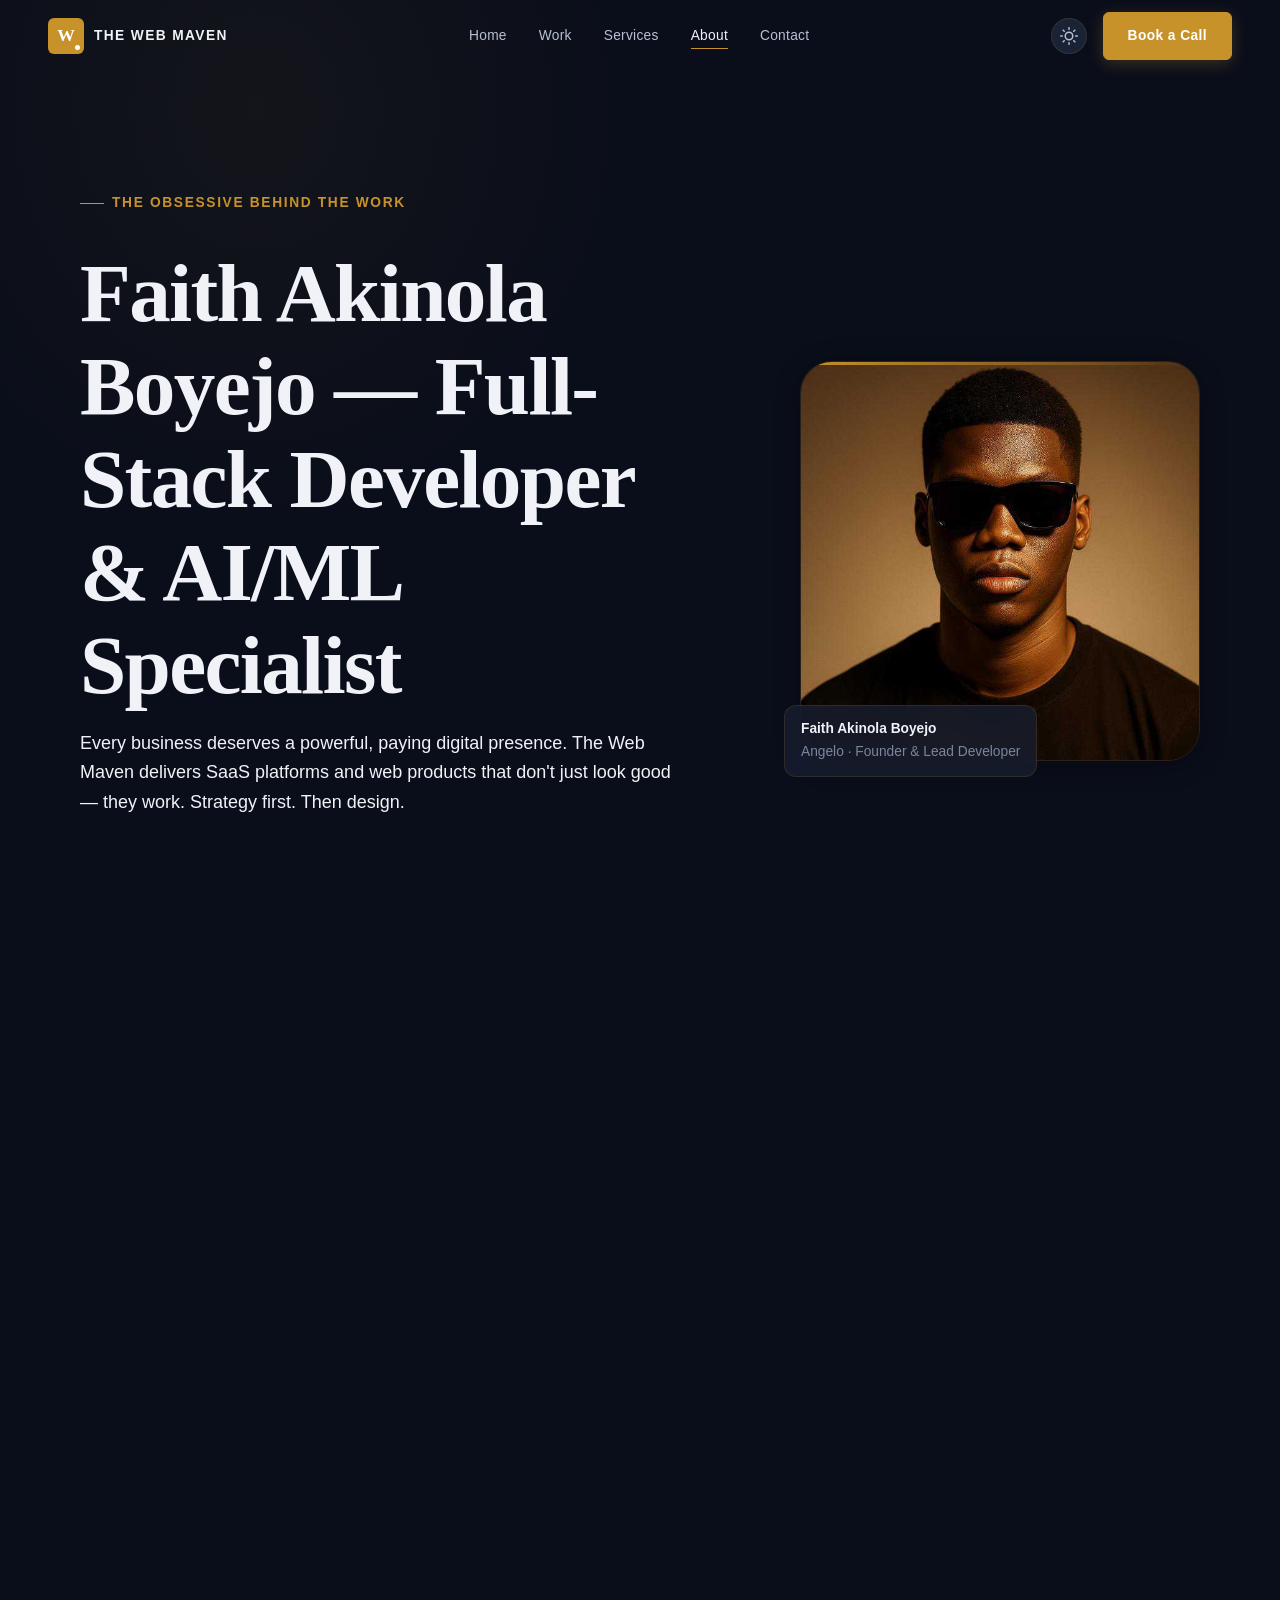
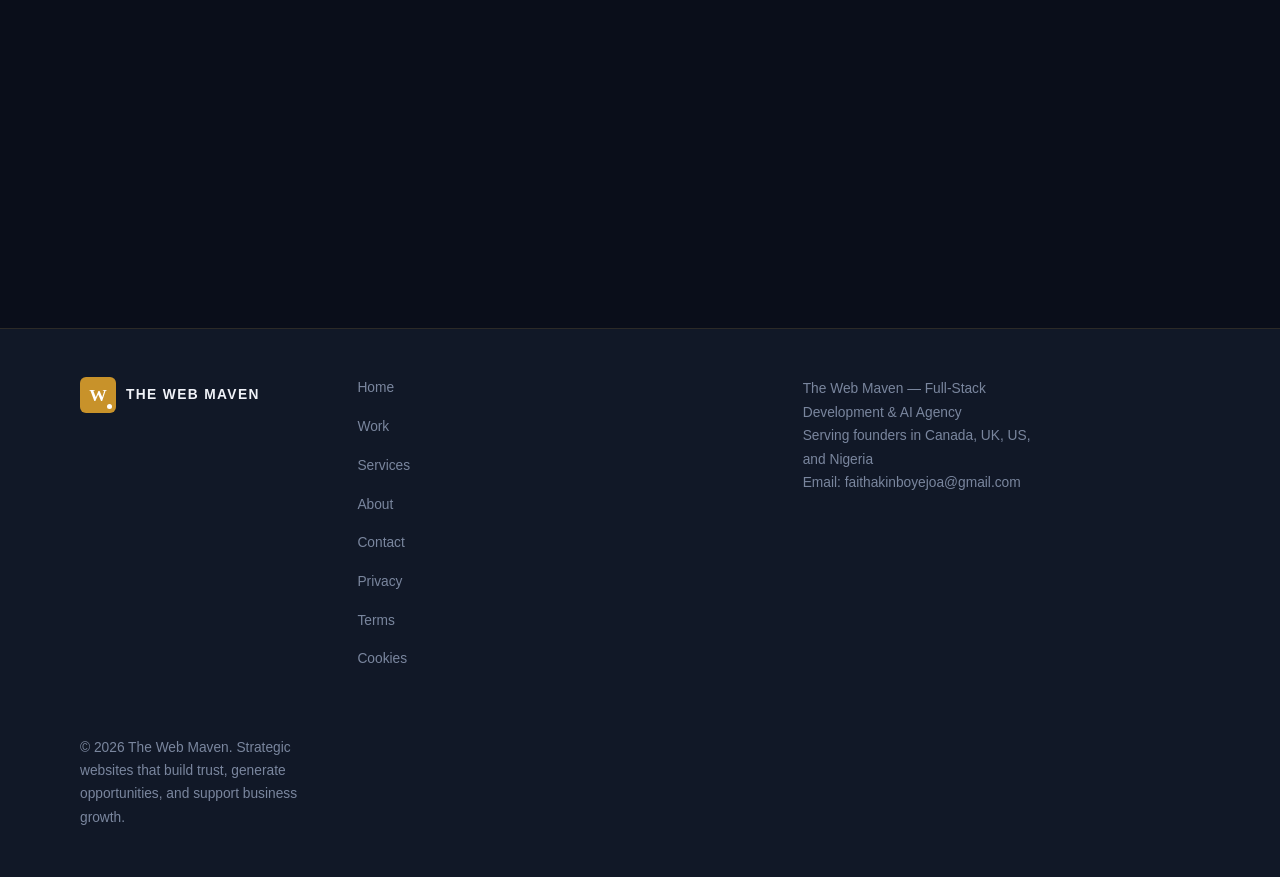
==== commit 257dcb7e: "feat: add Services nav link to about, work, and contact pages" ====
--- a/about.html
+++ b/about.html
@@ -76,6 +76,7 @@
     <div class="nav__links" id="site-menu">
       <a href="index.html">Home</a>
       <a href="work.html">Work</a>
+      <a href="services.html">Services</a>
       <a class="active" href="about.html" aria-current="page">About</a>
       <a href="contact.html">Contact</a>
     </div>
@@ -155,7 +156,7 @@
 
           <div style="margin-top:32px;" data-reveal data-delay="280">
             <a class="btn btn--primary" href="contact.html">Get In Touch</a>
-            <a class="btn btn--ghost" href="work.html" style="margin-left:12px;">View Services</a>
+            <a class="btn btn--ghost" href="services.html" style="margin-left:12px;">View Services</a>
           </div>
         </div>
 
@@ -195,7 +196,7 @@
                 <p>End-to-end engineering &#8212; front end, back end, and everything between.</p>
               </div>
               <div class="skill-card" data-reveal data-delay="120">
-                <div class="skill-card__icon" aria-hidden="true">&#10547;</div>
+                <div class="skill-card__icon" aria-hidden="true">&#10549;</div>
                 <h4>Automation &amp; Systems</h4>
                 <p>Workflows and integrations that replace manual overhead.</p>
               </div>
@@ -272,6 +273,7 @@
       <nav class="footer__links" aria-label="Footer navigation">
         <a href="index.html">Home</a>
         <a href="work.html">Work</a>
+        <a href="services.html">Services</a>
         <a href="about.html">About</a>
         <a href="contact.html">Contact</a>
         <a href="privacy-policy.html">Privacy</a>
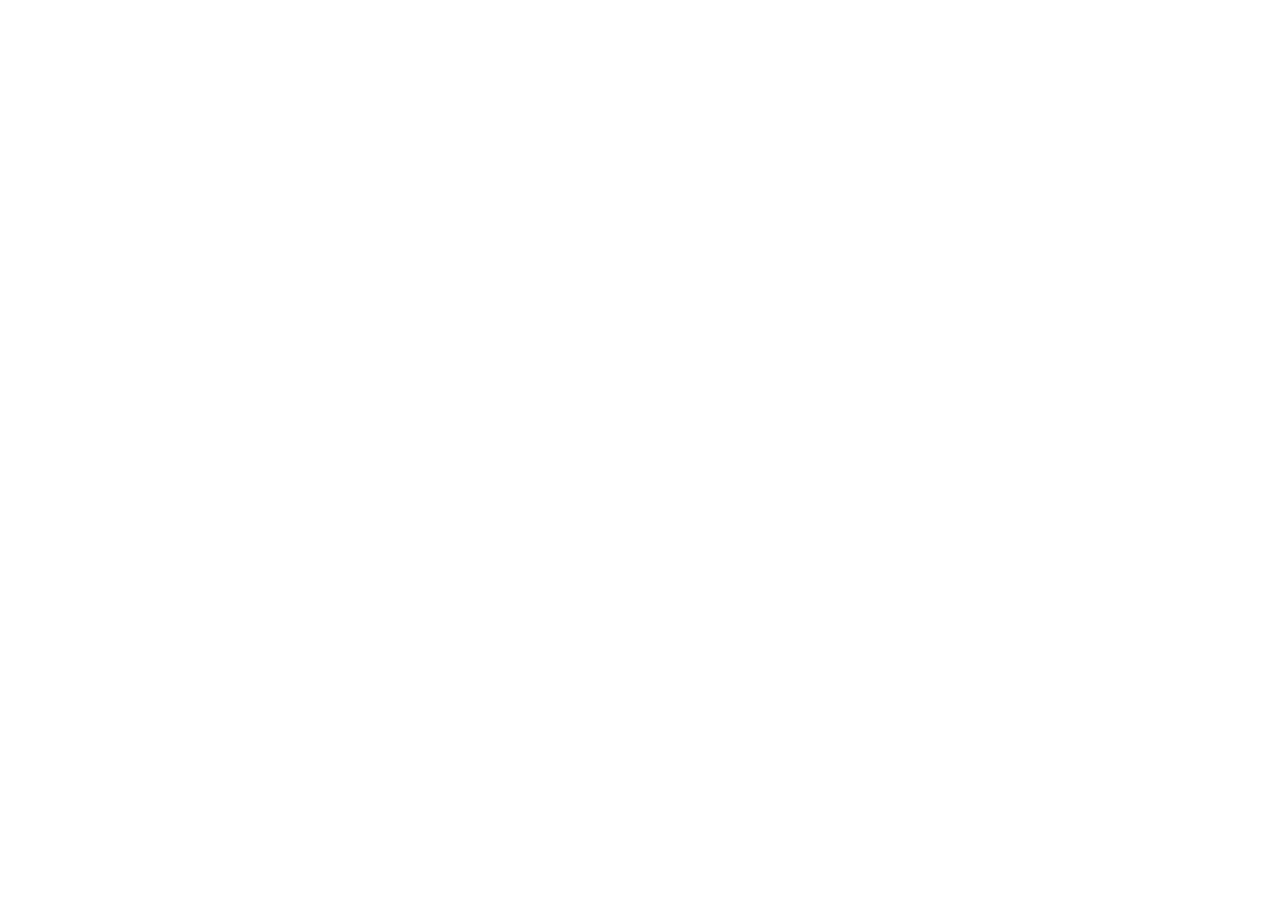
==== commit 357d8bd6: "revert: restore site to eb87598 (pre-services-page state) - Remove services.html entirely - Restore " ====
--- a/about.html
+++ b/about.html
@@ -12,281 +12,4 @@
   <meta http-equiv="Permissions-Policy" content="camera=(), microphone=(), geolocation=(), payment=(), usb=()" />
 
   <!-- SEO -->
-  <title>About Faith Akinola Boyejo &#8212; Full-Stack &amp; AI Developer | The Web Maven</title>
-  <meta name="description" content="Faith Akinola Boyejo is a full-stack developer and AI/ML specialist behind The Web Maven. Building SaaS platforms for startup founders in Canada, UK, US, and Nigeria.">
-  <meta name="robots" content="index, follow">
-
-  <!-- SEO: Canonical -->
-  <link rel="canonical" href="https://thewebmavenhq.com/about.html">
-
-  <!-- Open Graph -->
-  <meta property="og:type" content="website">
-  <meta property="og:url" content="https://thewebmavenhq.com/about.html">
-  <meta property="og:title" content="About Faith Akinola Boyejo &#8212; Full-Stack &amp; AI Developer | The Web Maven">
-  <meta property="og:description" content="Faith Akinola Boyejo is the full-stack developer and AI/ML specialist behind The Web Maven &#8212; building SaaS platforms for startup founders globally.">
-  <meta property="og:image" content="https://thewebmavenhq.com/assets/og-image.jpg">
-  <meta property="og:image:width" content="1200">
-  <meta property="og:image:height" content="630">
-  <meta property="og:site_name" content="The Web Maven">
-  <meta property="og:locale" content="en_US">
-
-  <!-- Twitter Card -->
-  <meta name="twitter:card" content="summary_large_image">
-  <meta name="twitter:title" content="About Faith Akinola Boyejo | The Web Maven">
-  <meta name="twitter:description" content="Full-stack developer and AI/ML specialist. Building SaaS platforms for startup founders in Canada, UK, US, and Nigeria.">
-  <meta name="twitter:image" content="https://thewebmavenhq.com/assets/og-image.jpg">
-
-  <!-- JSON-LD: Person -->
-  <script type="application/ld+json">
-  {
-    "@context": "https://schema.org",
-    "@type": "Person",
-    "name": "Faith Akinola Boyejo",
-    "alternateName": "Angelo",
-    "jobTitle": "Full-Stack Developer & AI/ML Specialist",
-    "worksFor": {
-      "@type": "Organization",
-      "name": "The Web Maven",
-      "url": "https://thewebmavenhq.com"
-    },
-    "url": "https://thewebmavenhq.com/about.html",
-    "email": "faithakinboyejoa@gmail.com",
-    "knowsAbout": ["Full-Stack Web Development","Machine Learning","Artificial Intelligence","SaaS Development","React","Node.js","Python"],
-    "sameAs": [
-      "https://www.linkedin.com/in/faithakinolaboyejo",
-      "https://github.com/Cyberangelo-King"
-    ]
-  }
-  </script>
-
-  <!-- Fonts & Assets -->
-  <link rel="preconnect" href="https://fonts.googleapis.com" />
-  <link rel="preconnect" href="https://fonts.gstatic.com" crossorigin />
-  <link href="https://fonts.googleapis.com/css2?family=Playfair+Display:wght@400;600;700&family=Inter:wght@400;500;650;750;850;900&display=swap" rel="stylesheet" />
-  <link rel="icon" type="image/svg+xml" href="favicon.svg" />
-  <link rel="stylesheet" href="styles.css" />
-  <meta name="theme-color" content="#0A0E1A">
-</head>
-<body>
-  <nav class="nav" aria-label="Main navigation">
-    <a class="brand" href="index.html" aria-label="The Web Maven home">
-      <span class="brand__mark">W<span class="brand__dot"></span></span>
-      <span class="brand__text">THE WEB MAVEN</span>
-    </a>
-    <div class="nav__links" id="site-menu">
-      <a href="index.html">Home</a>
-      <a href="work.html">Work</a>
-      <a href="services.html">Services</a>
-      <a class="active" href="about.html" aria-current="page">About</a>
-      <a href="contact.html">Contact</a>
-    </div>
-    <div class="nav__actions">
-      <button class="theme-toggle" type="button" aria-label="Toggle dark mode">
-        <svg class="sun-icon" xmlns="http://www.w3.org/2000/svg" width="18" height="18" viewBox="0 0 24 24" fill="none" stroke="currentColor" stroke-width="2" stroke-linecap="round" stroke-linejoin="round"><circle cx="12" cy="12" r="5"/><line x1="12" y1="1" x2="12" y2="3"/><line x1="12" y1="21" x2="12" y2="23"/><line x1="4.22" y1="4.22" x2="5.64" y2="5.64"/><line x1="18.36" y1="18.36" x2="19.78" y2="19.78"/><line x1="1" y1="12" x2="3" y2="12"/><line x1="21" y1="12" x2="23" y2="12"/><line x1="4.22" y1="19.78" x2="5.64" y2="18.36"/><line x1="18.36" y1="5.64" x2="19.78" y2="4.22"/></svg>
-        <svg class="moon-icon" xmlns="http://www.w3.org/2000/svg" width="18" height="18" viewBox="0 0 24 24" fill="none" stroke="currentColor" stroke-width="2" stroke-linecap="round" stroke-linejoin="round"><path d="M21 12.79A9 9 0 1 1 11.21 3 7 7 0 0 0 21 12.79z"/></svg>
-      </button>
-      <a class="btn btn--primary nav-cta" href="https://wa.me/2348079617768?text=Hi%20Angelo%2C%20I%27d%20like%20to%20book%20a%20discovery%20call." target="_blank" rel="noopener noreferrer">Book a Call</a>
-      <button class="nav__toggle" type="button" aria-label="Toggle navigation" aria-expanded="false" aria-controls="site-menu">
-        <span></span><span></span><span></span>
-      </button>
-    </div>
-  </nav>
-
-  <main>
-    <!-- HERO -->
-    <section class="about-hero">
-      <div class="container about-hero__grid">
-        <div class="about-hero__copy">
-          <p class="eyebrow" data-reveal>The obsessive behind the work</p>
-          <h1 class="about-headline" data-reveal data-delay="80">Faith Akinola Boyejo &#8212; Full-Stack Developer &amp; AI/ML Specialist</h1>
-          <p class="lead" data-reveal data-delay="180" style="max-width:62ch; margin-top:24px;">
-            Every business deserves a powerful, paying digital presence. The Web Maven delivers SaaS platforms and web products that don&#39;t just look good &#8212; they work. Strategy first. Then design.
-          </p>
-
-          <div style="margin-top:36px;" data-reveal data-delay="260">
-            <div class="proof-pill" style="display:inline-flex; margin-right:12px; margin-bottom:12px;">
-              <strong style="font-size:18px;">2019</strong>
-              <span>First cold-call project</span>
-            </div>
-            <div class="proof-pill" style="display:inline-flex; margin-bottom:12px;">
-              <strong style="font-size:18px;">3 Countries</strong>
-              <span>Canada, UK, United States</span>
-            </div>
-          </div>
-        </div>
-
-        <div class="about-portrait" data-reveal data-delay="200">
-          <div class="about-portrait__frame">
-            <img src="angelo-profile.jpg" alt="Faith Akinola Boyejo, founder of The Web Maven &#8212; full-stack developer and AI/ML specialist" />
-          </div>
-          <div class="about-portrait__badge">
-            <strong>Faith Akinola Boyejo</strong>
-            <span>Angelo &middot; Founder &amp; Lead Developer</span>
-          </div>
-        </div>
-      </div>
-    </section>
-
-    <!-- STORY -->
-    <section class="section section--tight">
-      <div class="container about-story">
-        <div class="about-story__text">
-          <p class="eyebrow" data-reveal>Origin</p>
-          <h2 data-reveal data-delay="80">The cold call that changed everything.</h2>
-
-          <p data-reveal data-delay="130">
-            Angelo grew up surrounded by computers. That early immersion gave him a deep, intuitive understanding of digital and analogue systems before most people knew what they were dealing with.
-          </p>
-          <p data-reveal data-delay="160">
-            In 2019, he came across a website for a business &#8212; it was shabby, non-interactive, not driving traffic, barely functional. Just <em>existing</em>. He reached out to the owners cold and offered to build them something better. He did. That moment changed everything.
-          </p>
-          <p data-reveal data-delay="190">
-            Fast-forward: Angelo is now a <strong>computer scientist</strong> with a body of work spanning AI &amp; machine learning, web development, data science, and automation. He and his team operate under <strong>The Web Maven</strong> brand &#8212; and the emphasis is always on <em>web</em>. Not just design. Not just code. A full digital presence that actually performs.
-          </p>
-
-          <blockquote style="margin:36px 0; padding:24px; border-left:3px solid var(--accent); background:var(--surface-card); border-radius:0 var(--radius-md) var(--radius-md) 0;" data-reveal data-delay="220">
-            <p style="font-family:var(--font-display); font-size:clamp(18px,2.2vw,24px); font-style:italic; color:var(--ink); opacity:1; line-height:1.4; max-width:none;">
-              &#8220;Every business deserves a powerful, paying digital presence.&#8221;
-            </p>
-          </blockquote>
-
-          <p data-reveal data-delay="250">
-            Based in <strong>Lagos, Nigeria</strong> &#8212; but the reach is global. Current and past clients in Canada, the UK, and the United States. Their systems and processes give them the edge to work seamlessly with clients anywhere on the planet.
-          </p>
-
-          <div style="margin-top:32px;" data-reveal data-delay="280">
-            <a class="btn btn--primary" href="contact.html">Get In Touch</a>
-            <a class="btn btn--ghost" href="services.html" style="margin-left:12px;">View Services</a>
-          </div>
-        </div>
-
-        <aside class="about-sidebar">
-          <div class="location-card" data-reveal>
-            <h4>Where we work</h4>
-            <p>Headquartered in Lagos, Nigeria.</p>
-            <div class="flag-row" aria-label="International client locations">
-              <span class="flag-item">&#127475;&#127468; Nigeria</span>
-              <span class="flag-item">&#127464;&#127462; Canada</span>
-              <span class="flag-item">&#127468;&#127463; United Kingdom</span>
-              <span class="flag-item">&#127482;&#127480; United States</span>
-            </div>
-          </div>
-
-          <div style="margin-top:20px;">
-            <p class="eyebrow" style="margin-bottom:16px;" data-reveal>Expertise</p>
-            <div class="skills-grid">
-              <div class="skill-card" data-reveal>
-                <div class="skill-card__icon" aria-hidden="true">&#128187;</div>
-                <h4>SaaS &amp; Web App Development</h4>
-                <p>Production-ready SaaS platforms and web applications built for scale.</p>
-              </div>
-              <div class="skill-card" data-reveal data-delay="60">
-                <div class="skill-card__icon" aria-hidden="true">&#9736;</div>
-                <h4>AI &amp; Machine Learning</h4>
-                <p>Production ML systems &#8212; fraud detection, classification, forecasting.</p>
-              </div>
-              <div class="skill-card" data-reveal data-delay="80">
-                <div class="skill-card__icon" aria-hidden="true">&#9651;</div>
-                <h4>Data Science &amp; Analytics</h4>
-                <p>Data-driven insights that inform product and business decisions.</p>
-              </div>
-              <div class="skill-card" data-reveal data-delay="100">
-                <div class="skill-card__icon" aria-hidden="true">&#10583;</div>
-                <h4>Full-Stack Development</h4>
-                <p>End-to-end engineering &#8212; front end, back end, and everything between.</p>
-              </div>
-              <div class="skill-card" data-reveal data-delay="120">
-                <div class="skill-card__icon" aria-hidden="true">&#10549;</div>
-                <h4>Automation &amp; Systems</h4>
-                <p>Workflows and integrations that replace manual overhead.</p>
-              </div>
-              <div class="skill-card" data-reveal data-delay="140">
-                <div class="skill-card__icon" aria-hidden="true">&#9672;</div>
-                <h4>Brand Identity &amp; Positioning</h4>
-                <p>Visual and verbal identity that makes the right first impression.</p>
-              </div>
-            </div>
-          </div>
-        </aside>
-      </div>
-    </section>
-
-    <!-- PHILOSOPHY -->
-    <section class="section section--tight" style="background:var(--surface-2);">
-      <div class="container">
-        <div style="max-width:820px; margin-inline:auto; text-align:center;" data-reveal>
-          <p class="eyebrow" style="justify-content:center;">The philosophy</p>
-          <h2 style="margin-top:18px; font-size:clamp(30px,5vw,60px);">Not just design. Not just code. Results.</h2>
-          <p class="lead" style="margin-top:24px; max-width:640px; margin-inline:auto;">
-            The Web Maven&#39;s approach starts with one question: <em>what should this site actually do for the business?</em> Every layout, every headline, every CTA is in service of that answer &#8212; not in service of looking impressive in a portfolio.
-          </p>
-        </div>
-
-        <div style="display:grid; grid-template-columns:repeat(auto-fit,minmax(260px,1fr)); gap:20px; margin-top:52px;">
-          <div class="insight" style="flex-direction:column; align-items:flex-start;" data-reveal>
-            <span class="insight__icon" style="margin-bottom:14px;" aria-hidden="true">01</span>
-            <div>
-              <h3 style="font-size:20px;">Strategy First</h3>
-              <p style="margin-top:10px;">No designer picks a font before understanding who the customer is and what they need to hear. We don&#39;t either.</p>
-            </div>
-          </div>
-          <div class="insight" style="flex-direction:column; align-items:flex-start;" data-reveal data-delay="80">
-            <span class="insight__icon" style="margin-bottom:14px;" aria-hidden="true">02</span>
-            <div>
-              <h3 style="font-size:20px;">Built to Perform</h3>
-              <p style="margin-top:10px;">Speed, accessibility, mobile-first, SEO-ready. A site that looks great but loads slowly or breaks on phones is a liability, not an asset.</p>
-            </div>
-          </div>
-          <div class="insight" style="flex-direction:column; align-items:flex-start;" data-reveal data-delay="160">
-            <span class="insight__icon" style="margin-bottom:14px;" aria-hidden="true">03</span>
-            <div>
-              <h3 style="font-size:20px;">Outcomes, Always</h3>
-              <p style="margin-top:10px;">The measure of a successful project isn&#39;t how it looks at launch &#8212; it&#39;s what it does for the business 6 months later.</p>
-            </div>
-          </div>
-        </div>
-      </div>
-    </section>
-
-    <!-- CTA -->
-    <section class="section about-cta-section">
-      <div class="container">
-        <div class="cta" data-reveal>
-          <p class="eyebrow">Ready to work together?</p>
-          <h2>Let&#39;s build something.</h2>
-          <p>Whether you need a full SaaS platform, an MVP, or a focused web product &#8212; bring the brief. We&#39;ll figure out the rest.</p>
-          <div class="cta__actions">
-            <a class="btn btn--primary btn--lg" href="contact.html">Let&#39;s Build Something</a>
-            <a class="btn btn--ghost" href="work.html">See the Work First</a>
-          </div>
-        </div>
-      </div>
-    </section>
-  </main>
-
-  <footer class="footer">
-    <div class="container footer__grid">
-      <a class="brand" href="index.html">
-        <span class="brand__mark">W<span class="brand__dot"></span></span>
-        <span class="brand__text">THE WEB MAVEN</span>
-      </a>
-      <nav class="footer__links" aria-label="Footer navigation">
-        <a href="index.html">Home</a>
-        <a href="work.html">Work</a>
-        <a href="services.html">Services</a>
-        <a href="about.html">About</a>
-        <a href="contact.html">Contact</a>
-        <a href="privacy-policy.html">Privacy</a>
-        <a href="terms-of-service.html">Terms</a>
-        <a href="cookie-policy.html">Cookies</a>
-      </nav>
-      <p>The Web Maven &mdash; Full-Stack Development &amp; AI Agency<br>
-      Serving founders in Canada, UK, US, and Nigeria<br>
-      Email: <a href="mailto:faithakinboyejoa@gmail.com">faithakinboyejoa@gmail.com</a></p>
-      <p>&copy; <span data-year></span> The Web Maven. Strategic websites that build trust, generate opportunities, and support business growth.</p>
-    </div>
-  </footer>
-
-  <script src="main.js" defer></script>
-</body>
-</html>
+  <title>About Faith Akinola Boyejo &#8212; Full-Stack &amp; AI D
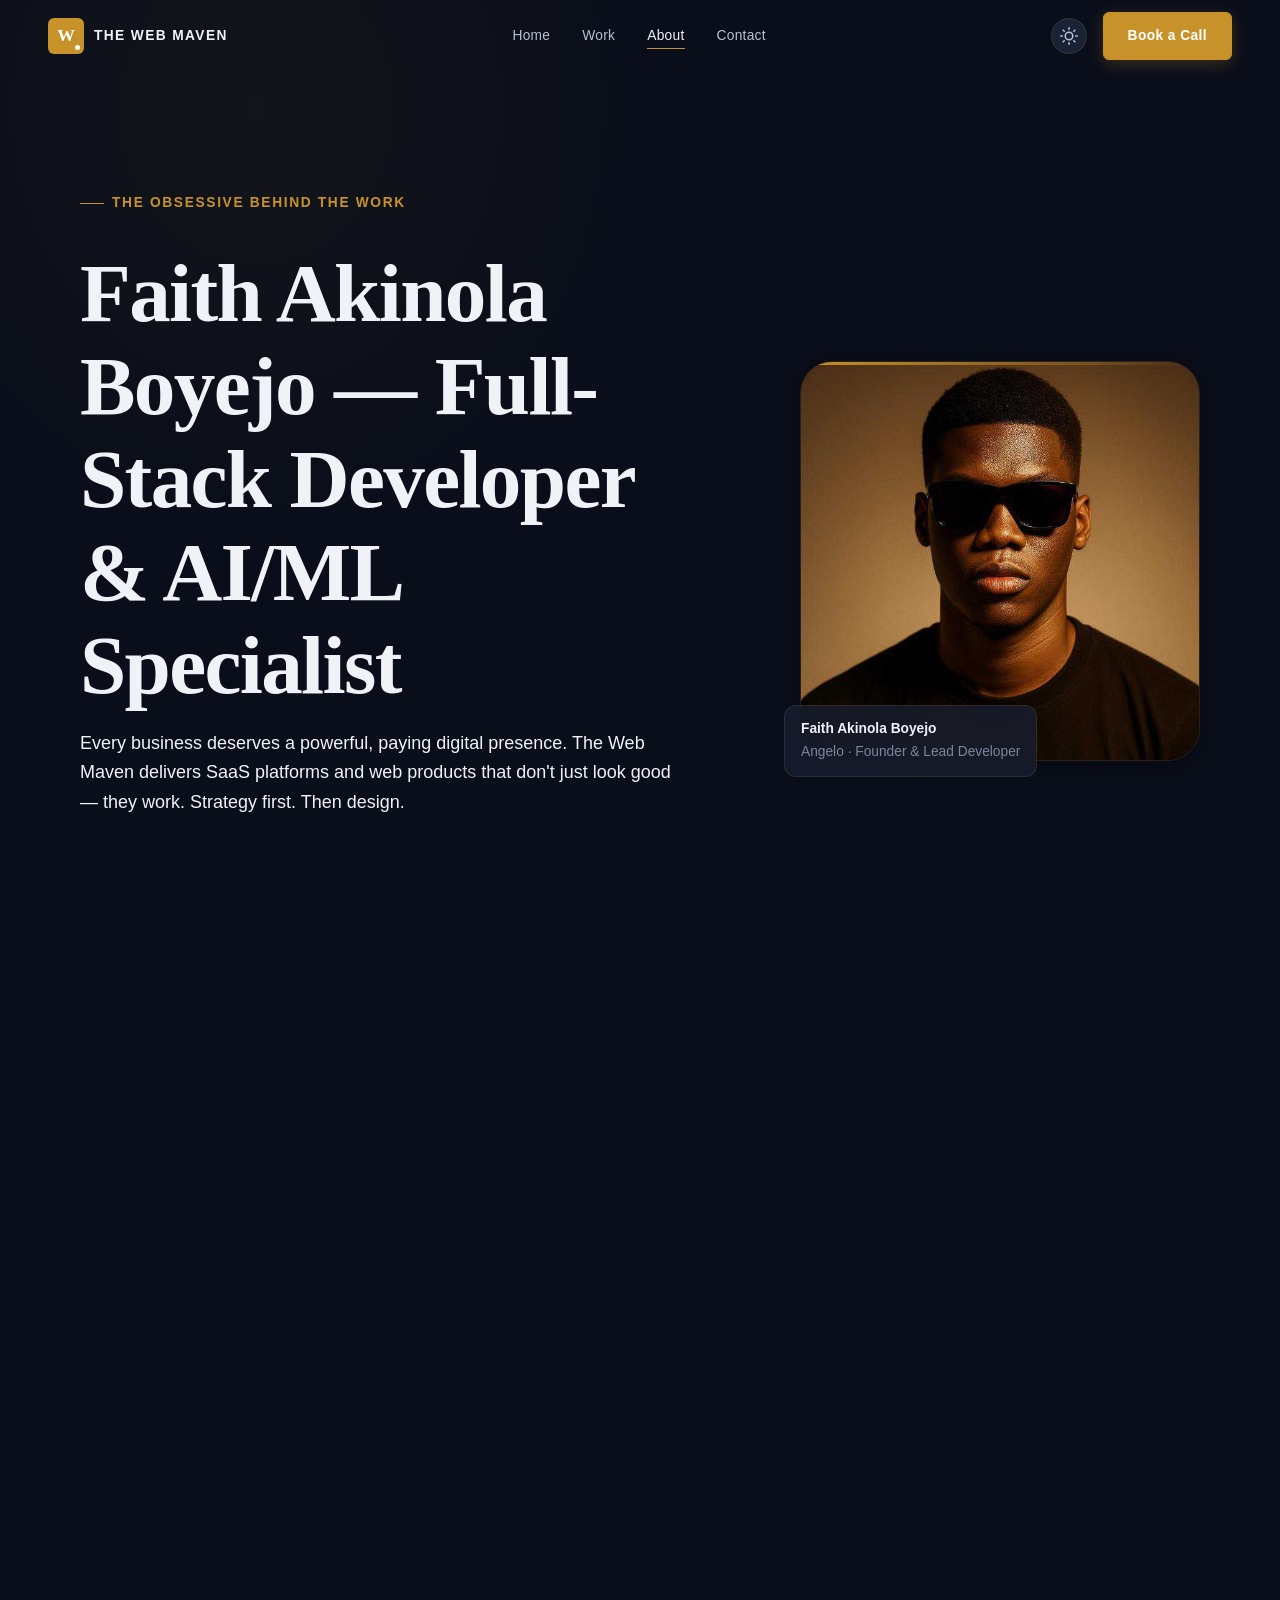
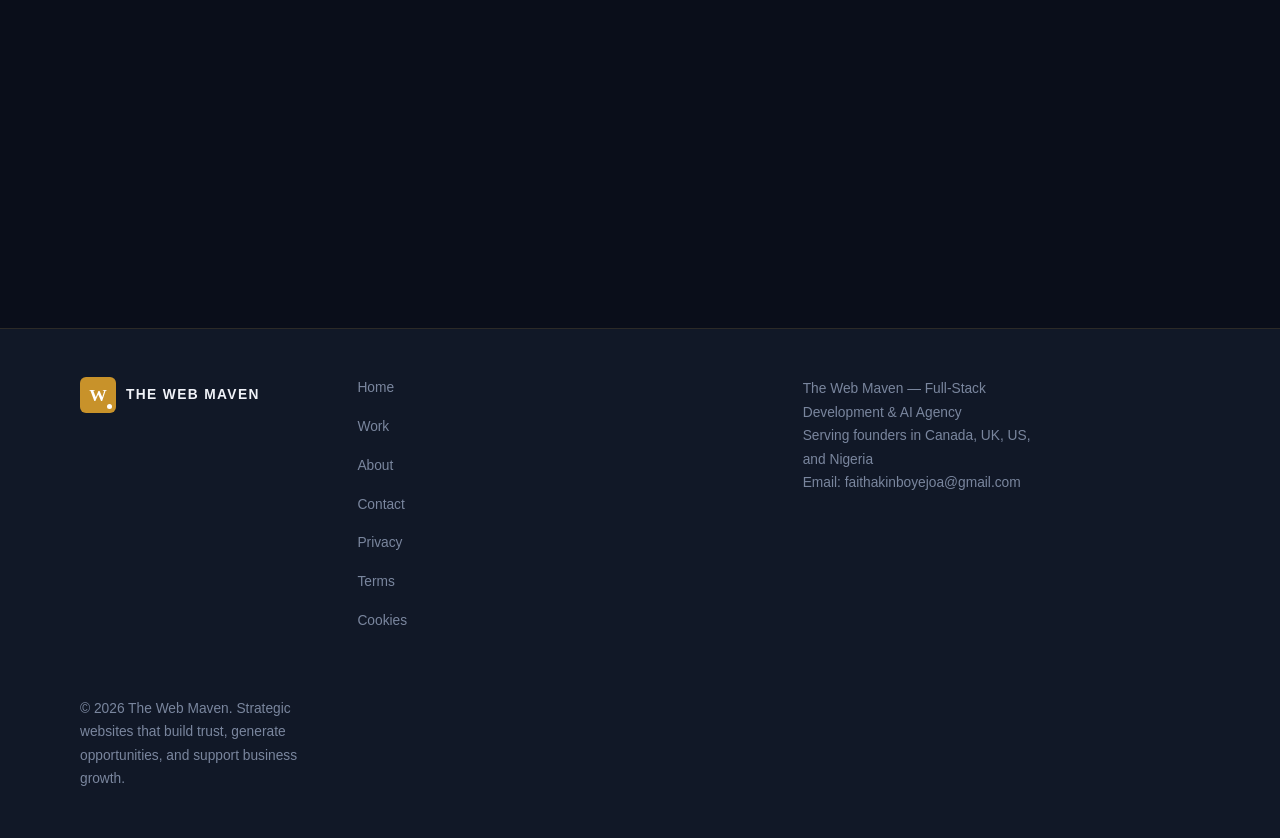
==== commit f16b9bc6: "fix: restore truncated files from eb87598 state The previous revert commit (357d8bd) accidentally tr" ====
--- a/about.html
+++ b/about.html
@@ -12,4 +12,279 @@
   <meta http-equiv="Permissions-Policy" content="camera=(), microphone=(), geolocation=(), payment=(), usb=()" />
 
   <!-- SEO -->
-  <title>About Faith Akinola Boyejo &#8212; Full-Stack &amp; AI D+  <title>About Faith Akinola Boyejo &#8212; Full-Stack &amp; AI Developer | The Web Maven</title>
+  <meta name="description" content="Faith Akinola Boyejo is a full-stack developer and AI/ML specialist behind The Web Maven. Building SaaS platforms for startup founders in Canada, UK, US, and Nigeria.">
+  <meta name="robots" content="index, follow">
+
+  <!-- SEO: Canonical -->
+  <link rel="canonical" href="https://thewebmavenhq.com/about.html">
+
+  <!-- Open Graph -->
+  <meta property="og:type" content="website">
+  <meta property="og:url" content="https://thewebmavenhq.com/about.html">
+  <meta property="og:title" content="About Faith Akinola Boyejo &#8212; Full-Stack &amp; AI Developer | The Web Maven">
+  <meta property="og:description" content="Faith Akinola Boyejo is the full-stack developer and AI/ML specialist behind The Web Maven &#8212; building SaaS platforms for startup founders globally.">
+  <meta property="og:image" content="https://thewebmavenhq.com/assets/og-image.jpg">
+  <meta property="og:image:width" content="1200">
+  <meta property="og:image:height" content="630">
+  <meta property="og:site_name" content="The Web Maven">
+  <meta property="og:locale" content="en_US">
+
+  <!-- Twitter Card -->
+  <meta name="twitter:card" content="summary_large_image">
+  <meta name="twitter:title" content="About Faith Akinola Boyejo | The Web Maven">
+  <meta name="twitter:description" content="Full-stack developer and AI/ML specialist. Building SaaS platforms for startup founders in Canada, UK, US, and Nigeria.">
+  <meta name="twitter:image" content="https://thewebmavenhq.com/assets/og-image.jpg">
+
+  <!-- JSON-LD: Person -->
+  <script type="application/ld+json">
+  {
+    "@context": "https://schema.org",
+    "@type": "Person",
+    "name": "Faith Akinola Boyejo",
+    "alternateName": "Angelo",
+    "jobTitle": "Full-Stack Developer & AI/ML Specialist",
+    "worksFor": {
+      "@type": "Organization",
+      "name": "The Web Maven",
+      "url": "https://thewebmavenhq.com"
+    },
+    "url": "https://thewebmavenhq.com/about.html",
+    "email": "faithakinboyejoa@gmail.com",
+    "knowsAbout": ["Full-Stack Web Development","Machine Learning","Artificial Intelligence","SaaS Development","React","Node.js","Python"],
+    "sameAs": [
+      "https://www.linkedin.com/in/faithakinolaboyejo",
+      "https://github.com/Cyberangelo-King"
+    ]
+  }
+  </script>
+
+  <!-- Fonts & Assets -->
+  <link rel="preconnect" href="https://fonts.googleapis.com" />
+  <link rel="preconnect" href="https://fonts.gstatic.com" crossorigin />
+  <link href="https://fonts.googleapis.com/css2?family=Playfair+Display:wght@400;600;700&family=Inter:wght@400;500;650;750;850;900&display=swap" rel="stylesheet" />
+  <link rel="icon" type="image/svg+xml" href="favicon.svg" />
+  <link rel="stylesheet" href="styles.css" />
+  <meta name="theme-color" content="#0A0E1A">
+</head>
+<body>
+  <nav class="nav" aria-label="Main navigation">
+    <a class="brand" href="index.html" aria-label="The Web Maven home">
+      <span class="brand__mark">W<span class="brand__dot"></span></span>
+      <span class="brand__text">THE WEB MAVEN</span>
+    </a>
+    <div class="nav__links" id="site-menu">
+      <a href="index.html">Home</a>
+      <a href="work.html">Work</a>
+      <a class="active" href="about.html" aria-current="page">About</a>
+      <a href="contact.html">Contact</a>
+    </div>
+    <div class="nav__actions">
+      <button class="theme-toggle" type="button" aria-label="Toggle dark mode">
+        <svg class="sun-icon" xmlns="http://www.w3.org/2000/svg" width="18" height="18" viewBox="0 0 24 24" fill="none" stroke="currentColor" stroke-width="2" stroke-linecap="round" stroke-linejoin="round"><circle cx="12" cy="12" r="5"/><line x1="12" y1="1" x2="12" y2="3"/><line x1="12" y1="21" x2="12" y2="23"/><line x1="4.22" y1="4.22" x2="5.64" y2="5.64"/><line x1="18.36" y1="18.36" x2="19.78" y2="19.78"/><line x1="1" y1="12" x2="3" y2="12"/><line x1="21" y1="12" x2="23" y2="12"/><line x1="4.22" y1="19.78" x2="5.64" y2="18.36"/><line x1="18.36" y1="5.64" x2="19.78" y2="4.22"/></svg>
+        <svg class="moon-icon" xmlns="http://www.w3.org/2000/svg" width="18" height="18" viewBox="0 0 24 24" fill="none" stroke="currentColor" stroke-width="2" stroke-linecap="round" stroke-linejoin="round"><path d="M21 12.79A9 9 0 1 1 11.21 3 7 7 0 0 0 21 12.79z"/></svg>
+      </button>
+      <a class="btn btn--primary nav-cta" href="https://wa.me/2348079617768?text=Hi%20Angelo%2C%20I%27d%20like%20to%20book%20a%20discovery%20call." target="_blank" rel="noopener noreferrer">Book a Call</a>
+      <button class="nav__toggle" type="button" aria-label="Toggle navigation" aria-expanded="false" aria-controls="site-menu">
+        <span></span><span></span><span></span>
+      </button>
+    </div>
+  </nav>
+
+  <main>
+    <!-- HERO -->
+    <section class="about-hero">
+      <div class="container about-hero__grid">
+        <div class="about-hero__copy">
+          <p class="eyebrow" data-reveal>The obsessive behind the work</p>
+          <h1 class="about-headline" data-reveal data-delay="80">Faith Akinola Boyejo &#8212; Full-Stack Developer &amp; AI/ML Specialist</h1>
+          <p class="lead" data-reveal data-delay="180" style="max-width:62ch; margin-top:24px;">
+            Every business deserves a powerful, paying digital presence. The Web Maven delivers SaaS platforms and web products that don&#39;t just look good &#8212; they work. Strategy first. Then design.
+          </p>
+
+          <div style="margin-top:36px;" data-reveal data-delay="260">
+            <div class="proof-pill" style="display:inline-flex; margin-right:12px; margin-bottom:12px;">
+              <strong style="font-size:18px;">2019</strong>
+              <span>First cold-call project</span>
+            </div>
+            <div class="proof-pill" style="display:inline-flex; margin-bottom:12px;">
+              <strong style="font-size:18px;">3 Countries</strong>
+              <span>Canada, UK, United States</span>
+            </div>
+          </div>
+        </div>
+
+        <div class="about-portrait" data-reveal data-delay="200">
+          <div class="about-portrait__frame">
+            <img src="angelo-profile.jpg" alt="Faith Akinola Boyejo, founder of The Web Maven &#8212; full-stack developer and AI/ML specialist" />
+          </div>
+          <div class="about-portrait__badge">
+            <strong>Faith Akinola Boyejo</strong>
+            <span>Angelo &middot; Founder &amp; Lead Developer</span>
+          </div>
+        </div>
+      </div>
+    </section>
+
+    <!-- STORY -->
+    <section class="section section--tight">
+      <div class="container about-story">
+        <div class="about-story__text">
+          <p class="eyebrow" data-reveal>Origin</p>
+          <h2 data-reveal data-delay="80">The cold call that changed everything.</h2>
+
+          <p data-reveal data-delay="130">
+            Angelo grew up surrounded by computers. That early immersion gave him a deep, intuitive understanding of digital and analogue systems before most people knew what they were dealing with.
+          </p>
+          <p data-reveal data-delay="160">
+            In 2019, he came across a website for a business &#8212; it was shabby, non-interactive, not driving traffic, barely functional. Just <em>existing</em>. He reached out to the owners cold and offered to build them something better. He did. That moment changed everything.
+          </p>
+          <p data-reveal data-delay="190">
+            Fast-forward: Angelo is now a <strong>computer scientist</strong> with a body of work spanning AI &amp; machine learning, web development, data science, and automation. He and his team operate under <strong>The Web Maven</strong> brand &#8212; and the emphasis is always on <em>web</em>. Not just design. Not just code. A full digital presence that actually performs.
+          </p>
+
+          <blockquote style="margin:36px 0; padding:24px; border-left:3px solid var(--accent); background:var(--surface-card); border-radius:0 var(--radius-md) var(--radius-md) 0;" data-reveal data-delay="220">
+            <p style="font-family:var(--font-display); font-size:clamp(18px,2.2vw,24px); font-style:italic; color:var(--ink); opacity:1; line-height:1.4; max-width:none;">
+              &#8220;Every business deserves a powerful, paying digital presence.&#8221;
+            </p>
+          </blockquote>
+
+          <p data-reveal data-delay="250">
+            Based in <strong>Lagos, Nigeria</strong> &#8212; but the reach is global. Current and past clients in Canada, the UK, and the United States. Their systems and processes give them the edge to work seamlessly with clients anywhere on the planet.
+          </p>
+
+          <div style="margin-top:32px;" data-reveal data-delay="280">
+            <a class="btn btn--primary" href="contact.html">Get In Touch</a>
+            <a class="btn btn--ghost" href="work.html" style="margin-left:12px;">View Services</a>
+          </div>
+        </div>
+
+        <aside class="about-sidebar">
+          <div class="location-card" data-reveal>
+            <h4>Where we work</h4>
+            <p>Headquartered in Lagos, Nigeria.</p>
+            <div class="flag-row" aria-label="International client locations">
+              <span class="flag-item">&#127475;&#127468; Nigeria</span>
+              <span class="flag-item">&#127464;&#127462; Canada</span>
+              <span class="flag-item">&#127468;&#127463; United Kingdom</span>
+              <span class="flag-item">&#127482;&#127480; United States</span>
+            </div>
+          </div>
+
+          <div style="margin-top:20px;">
+            <p class="eyebrow" style="margin-bottom:16px;" data-reveal>Expertise</p>
+            <div class="skills-grid">
+              <div class="skill-card" data-reveal>
+                <div class="skill-card__icon" aria-hidden="true">&#128187;</div>
+                <h4>SaaS &amp; Web App Development</h4>
+                <p>Production-ready SaaS platforms and web applications built for scale.</p>
+              </div>
+              <div class="skill-card" data-reveal data-delay="60">
+                <div class="skill-card__icon" aria-hidden="true">&#9736;</div>
+                <h4>AI &amp; Machine Learning</h4>
+                <p>Production ML systems &#8212; fraud detection, classification, forecasting.</p>
+              </div>
+              <div class="skill-card" data-reveal data-delay="80">
+                <div class="skill-card__icon" aria-hidden="true">&#9651;</div>
+                <h4>Data Science &amp; Analytics</h4>
+                <p>Data-driven insights that inform product and business decisions.</p>
+              </div>
+              <div class="skill-card" data-reveal data-delay="100">
+                <div class="skill-card__icon" aria-hidden="true">&#10583;</div>
+                <h4>Full-Stack Development</h4>
+                <p>End-to-end engineering &#8212; front end, back end, and everything between.</p>
+              </div>
+              <div class="skill-card" data-reveal data-delay="120">
+                <div class="skill-card__icon" aria-hidden="true">&#10547;</div>
+                <h4>Automation &amp; Systems</h4>
+                <p>Workflows and integrations that replace manual overhead.</p>
+              </div>
+              <div class="skill-card" data-reveal data-delay="140">
+                <div class="skill-card__icon" aria-hidden="true">&#9672;</div>
+                <h4>Brand Identity &amp; Positioning</h4>
+                <p>Visual and verbal identity that makes the right first impression.</p>
+              </div>
+            </div>
+          </div>
+        </aside>
+      </div>
+    </section>
+
+    <!-- PHILOSOPHY -->
+    <section class="section section--tight" style="background:var(--surface-2);">
+      <div class="container">
+        <div style="max-width:820px; margin-inline:auto; text-align:center;" data-reveal>
+          <p class="eyebrow" style="justify-content:center;">The philosophy</p>
+          <h2 style="margin-top:18px; font-size:clamp(30px,5vw,60px);">Not just design. Not just code. Results.</h2>
+          <p class="lead" style="margin-top:24px; max-width:640px; margin-inline:auto;">
+            The Web Maven&#39;s approach starts with one question: <em>what should this site actually do for the business?</em> Every layout, every headline, every CTA is in service of that answer &#8212; not in service of looking impressive in a portfolio.
+          </p>
+        </div>
+
+        <div style="display:grid; grid-template-columns:repeat(auto-fit,minmax(260px,1fr)); gap:20px; margin-top:52px;">
+          <div class="insight" style="flex-direction:column; align-items:flex-start;" data-reveal>
+            <span class="insight__icon" style="margin-bottom:14px;" aria-hidden="true">01</span>
+            <div>
+              <h3 style="font-size:20px;">Strategy First</h3>
+              <p style="margin-top:10px;">No designer picks a font before understanding who the customer is and what they need to hear. We don&#39;t either.</p>
+            </div>
+          </div>
+          <div class="insight" style="flex-direction:column; align-items:flex-start;" data-reveal data-delay="80">
+            <span class="insight__icon" style="margin-bottom:14px;" aria-hidden="true">02</span>
+            <div>
+              <h3 style="font-size:20px;">Built to Perform</h3>
+              <p style="margin-top:10px;">Speed, accessibility, mobile-first, SEO-ready. A site that looks great but loads slowly or breaks on phones is a liability, not an asset.</p>
+            </div>
+          </div>
+          <div class="insight" style="flex-direction:column; align-items:flex-start;" data-reveal data-delay="160">
+            <span class="insight__icon" style="margin-bottom:14px;" aria-hidden="true">03</span>
+            <div>
+              <h3 style="font-size:20px;">Outcomes, Always</h3>
+              <p style="margin-top:10px;">The measure of a successful project isn&#39;t how it looks at launch &#8212; it&#39;s what it does for the business 6 months later.</p>
+            </div>
+          </div>
+        </div>
+      </div>
+    </section>
+
+    <!-- CTA -->
+    <section class="section about-cta-section">
+      <div class="container">
+        <div class="cta" data-reveal>
+          <p class="eyebrow">Ready to work together?</p>
+          <h2>Let&#39;s build something.</h2>
+          <p>Whether you need a full SaaS platform, an MVP, or a focused web product &#8212; bring the brief. We&#39;ll figure out the rest.</p>
+          <div class="cta__actions">
+            <a class="btn btn--primary btn--lg" href="contact.html">Let&#39;s Build Something</a>
+            <a class="btn btn--ghost" href="work.html">See the Work First</a>
+          </div>
+        </div>
+      </div>
+    </section>
+  </main>
+
+  <footer class="footer">
+    <div class="container footer__grid">
+      <a class="brand" href="index.html">
+        <span class="brand__mark">W<span class="brand__dot"></span></span>
+        <span class="brand__text">THE WEB MAVEN</span>
+      </a>
+      <nav class="footer__links" aria-label="Footer navigation">
+        <a href="index.html">Home</a>
+        <a href="work.html">Work</a>
+        <a href="about.html">About</a>
+        <a href="contact.html">Contact</a>
+        <a href="privacy-policy.html">Privacy</a>
+        <a href="terms-of-service.html">Terms</a>
+        <a href="cookie-policy.html">Cookies</a>
+      </nav>
+      <p>The Web Maven &mdash; Full-Stack Development &amp; AI Agency<br>
+      Serving founders in Canada, UK, US, and Nigeria<br>
+      Email: <a href="mailto:faithakinboyejoa@gmail.com">faithakinboyejoa@gmail.com</a></p>
+      <p>&copy; <span data-year></span> The Web Maven. Strategic websites that build trust, generate opportunities, and support business growth.</p>
+    </div>
+  </footer>
+
+  <script src="main.js" defer></script>
+</body>
+</html>
--- a/styles.css
+++ b/styles.css
@@ -0,0 +1,1502 @@
+/* ==========================================================================
+   THE WEB MAVEN — Premium Agency Redesign
+   styles.css — complete site stylesheet
+   ========================================================================== */
+
+/* ==========================================================================
+   1. TOKENS
+   ========================================================================== */
+
+:root {
+  /* Brand palette */
+  --brand-gold: #c8922a;
+  --brand-gold-light: #f0b94a;
+  --brand-gold-dark: #a07020;
+  --brand-dark: #0a0e1a;
+  --brand-dark-2: #111827;
+  --brand-dark-3: #1a2236;
+  --brand-mid: #242c3d;
+
+  /* Ink */
+  --ink: #f0f2f8;
+  --ink-mid: #b8c0d4;
+  --ink-muted: #7a869e;
+  --ink-dark: #0a0e1a;
+
+  /* Surfaces */
+  --surface: #0a0e1a;
+  --surface-2: #111827;
+  --surface-3: #1a2236;
+  --surface-card: rgba(26, 34, 54, 0.7);
+  --surface-card-border: rgba(200, 146, 42, 0.15);
+  --surface-glass: rgba(26, 34, 54, 0.65);
+
+  /* Accent */
+  --accent: #c8922a;
+  --accent-hover: #f0b94a;
+  --accent-glow: rgba(200, 146, 42, 0.25);
+
+  /* Typography */
+  --font-display: "Playfair Display", Georgia, "Times New Roman", serif;
+  --font-body: "Inter", -apple-system, BlinkMacSystemFont, "Segoe UI", sans-serif;
+
+  /* Fluid type scale */
+  --step--1: clamp(0.8rem, 0.78rem + 0.1vw, 0.875rem);
+  --step-0:  clamp(1rem, 0.95rem + 0.25vw, 1.125rem);
+  --step-1:  clamp(1.2rem, 1.1rem + 0.5vw, 1.5rem);
+  --step-2:  clamp(1.5rem, 1.3rem + 1vw, 2.1rem);
+  --step-3:  clamp(2rem, 1.6rem + 2vw, 3.2rem);
+  --step-4:  clamp(2.8rem, 2rem + 4vw, 5.5rem);
+  --step-5:  clamp(3.5rem, 2.5rem + 5vw, 7rem);
+
+  /* Spacing */
+  --space-1: 0.5rem;
+  --space-2: 1rem;
+  --space-3: 1.5rem;
+  --space-4: 2rem;
+  --space-5: 3rem;
+  --space-6: 4.5rem;
+  --space-7: 7rem;
+  --space-8: 10rem;
+
+  /* Layout */
+  --content-width: 76rem;
+  --nav-height: 72px;
+  --radius-sm: 6px;
+  --radius-md: 12px;
+  --radius-lg: 20px;
+  --radius-xl: 32px;
+
+  /* Effects */
+  --shadow-card: 0 4px 24px rgba(0, 0, 0, 0.35);
+  --shadow-glow: 0 0 40px rgba(200, 146, 42, 0.12);
+  --transition: 0.22s cubic-bezier(0.4, 0, 0.2, 1);
+  --transition-slow: 0.4s cubic-bezier(0.4, 0, 0.2, 1);
+  --measure: 64ch;
+}
+
+/* Light mode override */
+[data-theme="light"] {
+  --brand-dark: #ffffff;
+  --brand-dark-2: #f8f9fc;
+  --brand-dark-3: #eef1f7;
+  --brand-mid: #e0e5f0;
+  --ink: #0f1524;
+  --ink-mid: #3a4560;
+  --ink-muted: #6b7a99;
+  --ink-dark: #0f1524;
+  --surface: #ffffff;
+  --surface-2: #f8f9fc;
+  --surface-3: #eef1f7;
+  --surface-card: rgba(238, 241, 247, 0.9);
+  --surface-card-border: rgba(200, 146, 42, 0.2);
+  --surface-glass: rgba(248, 249, 252, 0.85);
+  --shadow-card: 0 4px 24px rgba(0, 0, 0, 0.08);
+}
+
+/* ==========================================================================
+   2. RESET + BASE
+   ========================================================================== */
+
+*, *::before, *::after { box-sizing: border-box; }
+* { margin: 0; }
+
+html {
+  scroll-behavior: smooth;
+  -webkit-text-size-adjust: 100%;
+}
+
+body {
+  font-family: var(--font-body);
+  font-size: var(--step-0);
+  line-height: 1.65;
+  color: var(--ink);
+  background: var(--surface);
+  -webkit-font-smoothing: antialiased;
+  overflow-x: hidden;
+}
+
+img, picture, video, svg { display: block; max-width: 100%; }
+
+h1, h2, h3, h4, h5, h6 {
+  font-family: var(--font-display);
+  color: var(--ink);
+  line-height: 1.12;
+  font-weight: 700;
+  letter-spacing: -0.02em;
+}
+
+h1 { font-size: var(--step-4); }
+h2 { font-size: var(--step-3); }
+h3 { font-size: var(--step-2); }
+h4 { font-size: var(--step-1); }
+
+p { max-width: var(--measure); }
+p + p { margin-top: 1.2em; }
+
+a { color: var(--accent); text-decoration: none; transition: color var(--transition); }
+a:hover { color: var(--accent-hover); }
+a:focus-visible, button:focus-visible {
+  outline: 2px solid var(--accent);
+  outline-offset: 3px;
+  border-radius: var(--radius-sm);
+}
+
+input, select, textarea, button { font-family: var(--font-body); }
+
+.container {
+  max-width: var(--content-width);
+  margin-inline: auto;
+  padding-inline: clamp(1.25rem, 5vw, 3rem);
+}
+
+section { padding-block: var(--space-6); }
+
+/* ==========================================================================
+   3. NAVIGATION
+   ========================================================================== */
+
+.nav {
+  position: fixed;
+  top: 0;
+  left: 0;
+  right: 0;
+  z-index: 100;
+  height: var(--nav-height);
+  display: flex;
+  align-items: center;
+  justify-content: space-between;
+  padding-inline: clamp(1.25rem, 5vw, 3rem);
+  max-width: 100%;
+  transition: background var(--transition), backdrop-filter var(--transition), border-color var(--transition);
+}
+
+.nav--scrolled {
+  background: var(--surface-glass);
+  backdrop-filter: blur(16px);
+  -webkit-backdrop-filter: blur(16px);
+  border-bottom: 1px solid var(--surface-card-border);
+}
+
+/* Brand */
+.brand {
+  display: flex;
+  align-items: center;
+  gap: 10px;
+  text-decoration: none;
+  color: var(--ink);
+  font-weight: 700;
+}
+
+.brand__mark {
+  display: inline-flex;
+  align-items: center;
+  justify-content: center;
+  width: 36px;
+  height: 36px;
+  background: var(--accent);
+  border-radius: var(--radius-sm);
+  font-family: var(--font-display);
+  font-size: 1.1rem;
+  font-weight: 700;
+  color: #fff;
+  line-height: 1;
+  position: relative;
+}
+
+.brand__dot {
+  position: absolute;
+  bottom: 4px;
+  right: 4px;
+  width: 5px;
+  height: 5px;
+  background: #fff;
+  border-radius: 50%;
+}
+
+.brand__text {
+  font-family: var(--font-body);
+  font-size: var(--step--1);
+  font-weight: 700;
+  letter-spacing: 0.1em;
+  text-transform: uppercase;
+  color: var(--ink);
+}
+
+/* Nav links */
+.nav__links {
+  display: flex;
+  align-items: center;
+  gap: var(--space-4);
+  list-style: none;
+}
+
+.nav__links a {
+  font-size: var(--step--1);
+  font-weight: 500;
+  color: var(--ink-mid);
+  letter-spacing: 0.02em;
+  position: relative;
+  text-decoration: none;
+  transition: color var(--transition);
+}
+
+.nav__links a::after {
+  content: '';
+  position: absolute;
+  bottom: -2px;
+  left: 0;
+  right: 0;
+  height: 1px;
+  background: var(--accent);
+  transform: scaleX(0);
+  transform-origin: left;
+  transition: transform var(--transition);
+}
+
+.nav__links a:hover,
+.nav__links a.active { color: var(--ink); }
+
+.nav__links a.active::after,
+.nav__links a:hover::after { transform: scaleX(1); }
+
+/* Nav actions */
+.nav__actions {
+  display: flex;
+  align-items: center;
+  gap: var(--space-2);
+}
+
+/* Mobile toggle */
+.nav__toggle {
+  display: none;
+  flex-direction: column;
+  gap: 5px;
+  width: 28px;
+  cursor: pointer;
+  background: none;
+  border: none;
+  padding: 4px;
+}
+
+.nav__toggle span {
+  display: block;
+  height: 1.5px;
+  background: var(--ink);
+  border-radius: 2px;
+  transition: transform var(--transition), opacity var(--transition);
+}
+
+.nav__toggle.open span:nth-child(1) { transform: translateY(6.5px) rotate(45deg); }
+.nav__toggle.open span:nth-child(2) { opacity: 0; }
+.nav__toggle.open span:nth-child(3) { transform: translateY(-6.5px) rotate(-45deg); }
+
+/* Theme toggle */
+.theme-toggle {
+  display: flex;
+  align-items: center;
+  justify-content: center;
+  width: 36px;
+  height: 36px;
+  background: var(--surface-3);
+  border: 1px solid var(--surface-card-border);
+  border-radius: 50%;
+  cursor: pointer;
+  color: var(--ink-mid);
+  transition: background var(--transition), color var(--transition);
+}
+
+.theme-toggle:hover { background: var(--surface-card); color: var(--accent); }
+
+[data-theme="light"] .sun-icon { display: none; }
+[data-theme="light"] .moon-icon { display: block; }
+.moon-icon { display: none; }
+.sun-icon { display: block; }
+
+@media (max-width: 768px) {
+  .nav__links {
+    position: fixed;
+    inset: var(--nav-height) 0 0 0;
+    background: var(--surface-2);
+    flex-direction: column;
+    align-items: flex-start;
+    padding: var(--space-4) clamp(1.25rem, 5vw, 3rem);
+    gap: var(--space-3);
+    transform: translateX(100%);
+    transition: transform var(--transition-slow);
+  }
+
+  .nav__links.open { transform: translateX(0); }
+
+  .nav__links a { font-size: var(--step-1); }
+
+  .nav__toggle { display: flex; }
+
+  .btn.btn--primary.nav-cta { display: none; }
+}
+
+/* ==========================================================================
+   4. BUTTONS
+   ========================================================================== */
+
+.btn {
+  display: inline-flex;
+  align-items: center;
+  gap: 8px;
+  font-family: var(--font-body);
+  font-size: var(--step--1);
+  font-weight: 600;
+  letter-spacing: 0.03em;
+  padding: 0.75rem 1.5rem;
+  border-radius: var(--radius-sm);
+  border: 1.5px solid transparent;
+  cursor: pointer;
+  text-decoration: none;
+  transition: background var(--transition), color var(--transition), border-color var(--transition), box-shadow var(--transition), transform var(--transition);
+  white-space: nowrap;
+}
+
+.btn:hover { transform: translateY(-1px); }
+.btn:active { transform: translateY(0); }
+
+.btn--primary {
+  background: var(--accent);
+  color: #fff;
+  border-color: var(--accent);
+  box-shadow: 0 4px 16px var(--accent-glow);
+}
+
+.btn--primary:hover {
+  background: var(--accent-hover);
+  border-color: var(--accent-hover);
+  box-shadow: 0 6px 24px rgba(200, 146, 42, 0.4);
+  color: #fff;
+}
+
+.btn--ghost {
+  background: transparent;
+  color: var(--ink-mid);
+  border-color: var(--surface-card-border);
+}
+
+.btn--ghost:hover {
+  border-color: var(--accent);
+  color: var(--ink);
+}
+
+.btn--lg {
+  font-size: var(--step-0);
+  padding: 1rem 2rem;
+}
+
+/* ==========================================================================
+   5. HERO — HOME
+   ========================================================================== */
+
+.hero {
+  min-height: 100svh;
+  display: flex;
+  align-items: center;
+  padding-top: var(--nav-height);
+  background: var(--surface);
+  position: relative;
+  overflow: hidden;
+}
+
+/* Subtle background glow */
+.hero::before {
+  content: '';
+  position: absolute;
+  top: -20%;
+  right: -10%;
+  width: 60%;
+  height: 80%;
+  background: radial-gradient(ellipse at center, rgba(200, 146, 42, 0.06) 0%, transparent 70%);
+  pointer-events: none;
+}
+
+.hero::after {
+  content: '';
+  position: absolute;
+  bottom: 0;
+  left: 0;
+  right: 0;
+  height: 1px;
+  background: linear-gradient(90deg, transparent, var(--surface-card-border), transparent);
+}
+
+.hero__grid {
+  display: grid;
+  grid-template-columns: 1fr 1fr;
+  gap: var(--space-6);
+  align-items: center;
+  padding-block: var(--space-7);
+}
+
+.hero__copy {
+  position: relative;
+  z-index: 1;
+}
+
+.hero__copy h1 {
+  margin-top: var(--space-2);
+  color: var(--ink);
+}
+
+.hero__copy h1 span {
+  display: block;
+  background: linear-gradient(135deg, var(--accent) 0%, var(--brand-gold-light) 100%);
+  -webkit-background-clip: text;
+  -webkit-text-fill-color: transparent;
+  background-clip: text;
+}
+
+.hero__actions {
+  display: flex;
+  gap: var(--space-2);
+  flex-wrap: wrap;
+  margin-top: var(--space-4);
+}
+
+.hero__proof {
+  display: flex;
+  flex-wrap: wrap;
+  gap: 10px;
+  margin-top: var(--space-4);
+}
+
+/* Proof pills */
+.proof-pill {
+  display: flex;
+  align-items: center;
+  gap: 8px;
+  background: var(--surface-card);
+  border: 1px solid var(--surface-card-border);
+  border-radius: var(--radius-xl);
+  padding: 8px 14px;
+  backdrop-filter: blur(8px);
+  min-height: 44px;
+}
+
+.proof-pill strong {
+  font-family: var(--font-display);
+  font-size: var(--step-1);
+  color: var(--accent);
+  line-height: 1;
+  font-weight: 700;
+}
+
+.proof-pill span {
+  font-size: var(--step--1);
+  color: var(--ink-muted);
+  line-height: 1.3;
+  max-width: 180px;
+}
+
+/* Hero showcase */
+.hero-showcase {
+  position: relative;
+}
+
+.screen-stack {
+  position: relative;
+  display: flex;
+  flex-direction: column;
+  gap: 16px;
+}
+
+.screen-card {
+  border-radius: var(--radius-md);
+  overflow: hidden;
+  box-shadow: var(--shadow-card);
+  border: 1px solid var(--surface-card-border);
+  position: relative;
+}
+
+.screen-card::before {
+  content: '';
+  position: absolute;
+  inset: 0;
+  background: linear-gradient(180deg, transparent 60%, rgba(10, 14, 26, 0.5) 100%);
+  z-index: 1;
+  border-radius: inherit;
+}
+
+.screen-card img { width: 100%; height: auto; display: block; }
+
+.screen-card--one { transform: perspective(600px) rotateY(-3deg) rotateX(2deg); }
+.screen-card--two { transform: perspective(600px) rotateY(-3deg) rotateX(2deg) translateX(20px); }
+
+.metric-float {
+  position: absolute;
+  bottom: -20px;
+  left: -20px;
+  background: var(--surface-card);
+  border: 1px solid var(--surface-card-border);
+  border-radius: var(--radius-md);
+  padding: 12px 18px;
+  backdrop-filter: blur(12px);
+  z-index: 10;
+}
+
+.metric-float strong {
+  display: block;
+  font-size: var(--step--1);
+  font-weight: 700;
+  color: var(--ink);
+}
+
+.metric-float span {
+  display: block;
+  font-size: var(--step--1);
+  color: var(--ink-muted);
+}
+
+@media (max-width: 900px) {
+  .hero__grid {
+    grid-template-columns: 1fr;
+    padding-block: var(--space-5);
+  }
+
+  .hero-showcase { display: none; }
+}
+
+/* ==========================================================================
+   6. TICKER / MARQUEE
+   ========================================================================== */
+
+.ticker-wrap {
+  overflow: hidden;
+  background: var(--surface-2);
+  border-top: 1px solid var(--surface-card-border);
+  border-bottom: 1px solid var(--surface-card-border);
+  padding-block: 14px;
+}
+
+.ticker {
+  display: flex;
+  gap: var(--space-5);
+  animation: ticker 28s linear infinite;
+  white-space: nowrap;
+  width: max-content;
+}
+
+.ticker span {
+  font-size: var(--step--1);
+  font-weight: 500;
+  letter-spacing: 0.06em;
+  text-transform: uppercase;
+  color: var(--ink-muted);
+  padding-inline: var(--space-4);
+  position: relative;
+}
+
+.ticker span::before {
+  content: '·';
+  position: absolute;
+  left: 0;
+  color: var(--accent);
+}
+
+@keyframes ticker {
+  0%   { transform: translateX(0); }
+  100% { transform: translateX(-50%); }
+}
+
+/* ==========================================================================
+   7. SECTION HEADERS
+   ========================================================================== */
+
+.eyebrow {
+  display: inline-flex;
+  align-items: center;
+  gap: 8px;
+  font-size: var(--step--1);
+  font-weight: 600;
+  letter-spacing: 0.12em;
+  text-transform: uppercase;
+  color: var(--accent);
+  margin-bottom: var(--space-2);
+}
+
+.eyebrow::before {
+  content: '';
+  display: block;
+  width: 24px;
+  height: 1.5px;
+  background: var(--accent);
+  flex-shrink: 0;
+}
+
+.section-head {
+  display: grid;
+  grid-template-columns: 1fr 1fr;
+  gap: var(--space-5);
+  align-items: start;
+  margin-bottom: var(--space-5);
+}
+
+.section-head .lead { font-size: var(--step-0); color: var(--ink-mid); }
+
+@media (max-width: 700px) {
+  .section-head { grid-template-columns: 1fr; }
+}
+
+/* ==========================================================================
+   8. INSIGHT LIST (problem section)
+   ========================================================================== */
+
+.split {
+  display: grid;
+  grid-template-columns: 1fr 1fr;
+  gap: var(--space-6);
+  align-items: start;
+}
+
+.statement h2 { color: var(--ink); }
+.statement .lead { color: var(--ink-mid); margin-top: var(--space-3); }
+
+.insight-list {
+  display: flex;
+  flex-direction: column;
+  gap: var(--space-3);
+}
+
+.insight {
+  display: flex;
+  gap: var(--space-3);
+  align-items: flex-start;
+  padding: var(--space-3);
+  background: var(--surface-card);
+  border: 1px solid var(--surface-card-border);
+  border-radius: var(--radius-md);
+  transition: border-color var(--transition), transform var(--transition);
+}
+
+.insight:hover {
+  border-color: rgba(200, 146, 42, 0.3);
+  transform: translateX(4px);
+}
+
+.insight__icon {
+  font-family: var(--font-display);
+  font-size: var(--step-1);
+  font-weight: 700;
+  color: var(--accent);
+  min-width: 40px;
+  line-height: 1;
+  opacity: 0.7;
+}
+
+.insight h3 { font-size: var(--step-0); margin-bottom: 4px; color: var(--ink); }
+.insight p { font-size: var(--step--1); color: var(--ink-mid); max-width: none; }
+
+@media (max-width: 700px) {
+  .split { grid-template-columns: 1fr; }
+}
+
+/* ==========================================================================
+   9. SERVICE CARDS
+   ========================================================================== */
+
+.service-grid {
+  display: grid;
+  grid-template-columns: repeat(2, 1fr);
+  gap: 20px;
+}
+
+@media (max-width: 600px) { .service-grid { grid-template-columns: 1fr; } }
+
+.service-card {
+  position: relative;
+  padding: var(--space-4);
+  background: var(--surface-card);
+  border: 1px solid var(--surface-card-border);
+  border-radius: var(--radius-lg);
+  backdrop-filter: blur(8px);
+  transition: border-color var(--transition), box-shadow var(--transition), transform var(--transition);
+  overflow: hidden;
+}
+
+.service-card::before {
+  content: '';
+  position: absolute;
+  top: 0;
+  left: 0;
+  right: 0;
+  height: 2px;
+  background: linear-gradient(90deg, var(--accent), transparent);
+  opacity: 0;
+  transition: opacity var(--transition);
+}
+
+.service-card:hover {
+  border-color: rgba(200, 146, 42, 0.3);
+  box-shadow: 0 8px 32px rgba(200, 146, 42, 0.08);
+  transform: translateY(-4px);
+}
+
+.service-card:hover::before { opacity: 1; }
+
+.service-card__num {
+  font-family: var(--font-display);
+  font-size: clamp(3rem, 6vw, 5rem);
+  font-weight: 700;
+  color: var(--accent);
+  opacity: 0.12;
+  line-height: 1;
+  position: absolute;
+  top: 16px;
+  right: 20px;
+}
+
+.service-card h3 {
+  font-size: var(--step-1);
+  margin-bottom: var(--space-2);
+  color: var(--ink);
+  position: relative;
+}
+
+.service-card p { font-size: var(--step--1); color: var(--ink-mid); position: relative; }
+
+.service-card__link {
+  display: inline-flex;
+  align-items: center;
+  gap: 6px;
+  margin-top: var(--space-3);
+  font-size: var(--step--1);
+  font-weight: 600;
+  color: var(--accent);
+  text-decoration: none;
+  transition: gap var(--transition), color var(--transition);
+}
+
+.service-card__link:hover { color: var(--accent-hover); gap: 10px; }
+
+/* ==========================================================================
+   10. WORK CARDS (home page strip)
+   ========================================================================== */
+
+.work-strip {
+  display: grid;
+  grid-template-columns: repeat(4, 1fr);
+  gap: 20px;
+}
+
+.work-card--large {
+  grid-column: span 2;
+}
+
+@media (max-width: 900px) {
+  .work-strip { grid-template-columns: repeat(2, 1fr); }
+  .work-card--large { grid-column: span 2; }
+}
+
+@media (max-width: 580px) {
+  .work-strip { grid-template-columns: 1fr; }
+  .work-card--large { grid-column: span 1; }
+}
+
+.work-card {
+  background: var(--surface-card);
+  border: 1px solid var(--surface-card-border);
+  border-radius: var(--radius-lg);
+  overflow: hidden;
+  transition: border-color var(--transition), transform var(--transition), box-shadow var(--transition);
+}
+
+.work-card:hover {
+  border-color: rgba(200, 146, 42, 0.3);
+  transform: translateY(-4px);
+  box-shadow: 0 12px 40px rgba(0, 0, 0, 0.3);
+}
+
+.work-card__media {
+  aspect-ratio: 16/9;
+  overflow: hidden;
+  background: var(--surface-3);
+}
+
+.work-card--large .work-card__media { aspect-ratio: 16/10; }
+
+.work-card__media img {
+  width: 100%;
+  height: 100%;
+  object-fit: cover;
+  transition: transform 0.6s cubic-bezier(0.4, 0, 0.2, 1);
+}
+
+.work-card:hover .work-card__media img { transform: scale(1.04); }
+
+.work-card__body { padding: var(--space-3); }
+
+.work-card__meta {
+  display: flex;
+  gap: 8px;
+  margin-bottom: 10px;
+  flex-wrap: wrap;
+}
+
+.tag {
+  font-size: 0.7rem;
+  font-weight: 600;
+  letter-spacing: 0.08em;
+  text-transform: uppercase;
+  color: var(--accent);
+  background: rgba(200, 146, 42, 0.1);
+  border: 1px solid rgba(200, 146, 42, 0.2);
+  padding: 3px 8px;
+  border-radius: var(--radius-sm);
+}
+
+.work-card__body h3 { font-size: var(--step-1); margin-bottom: 8px; color: var(--ink); }
+.work-card__body p { font-size: var(--step--1); color: var(--ink-mid); }
+.work-card__result {
+  font-size: var(--step--1);
+  color: var(--accent);
+  font-weight: 500;
+  margin-top: 10px;
+  padding-top: 10px;
+  border-top: 1px solid var(--surface-card-border);
+}
+
+/* ==========================================================================
+   11. PROCESS STEPS
+   ========================================================================== */
+
+.process { background: var(--surface-2); }
+
+.process-grid {
+  display: grid;
+  grid-template-columns: repeat(4, 1fr);
+  gap: 20px;
+  margin-top: var(--space-5);
+}
+
+@media (max-width: 800px) { .process-grid { grid-template-columns: repeat(2, 1fr); } }
+@media (max-width: 500px) { .process-grid { grid-template-columns: 1fr; } }
+
+.process-step {
+  padding: var(--space-4);
+  background: var(--surface-card);
+  border: 1px solid var(--surface-card-border);
+  border-radius: var(--radius-lg);
+  position: relative;
+  overflow: hidden;
+  transition: border-color var(--transition), transform var(--transition);
+}
+
+.process-step:hover {
+  border-color: rgba(200, 146, 42, 0.3);
+  transform: translateY(-2px);
+}
+
+.process-step span {
+  font-family: var(--font-display);
+  font-size: clamp(4rem, 8vw, 7rem);
+  font-weight: 700;
+  color: var(--accent);
+  opacity: 0.08;
+  line-height: 1;
+  position: absolute;
+  top: -8px;
+  right: 12px;
+}
+
+.process-step h3 { font-size: var(--step-1); margin-bottom: 8px; position: relative; }
+.process-step p { font-size: var(--step--1); color: var(--ink-mid); position: relative; }
+
+/* ==========================================================================
+   12. CTA BLOCK
+   ========================================================================== */
+
+.cta {
+  text-align: center;
+  max-width: 720px;
+  margin-inline: auto;
+  padding: var(--space-6);
+  background: var(--surface-card);
+  border: 1px solid var(--surface-card-border);
+  border-radius: var(--radius-xl);
+  position: relative;
+  overflow: hidden;
+}
+
+.cta::before {
+  content: '';
+  position: absolute;
+  top: 0;
+  left: 50%;
+  transform: translateX(-50%);
+  width: 60%;
+  height: 1px;
+  background: linear-gradient(90deg, transparent, var(--accent), transparent);
+}
+
+.cta .eyebrow { justify-content: center; }
+.cta h2 { margin-block: var(--space-2); color: var(--ink); }
+.cta p { color: var(--ink-mid); margin-inline: auto; }
+
+.cta__actions {
+  display: flex;
+  gap: var(--space-2);
+  justify-content: center;
+  flex-wrap: wrap;
+  margin-top: var(--space-4);
+}
+
+/* ==========================================================================
+   13. FOOTER
+   ========================================================================== */
+
+.footer {
+  background: var(--surface-2);
+  border-top: 1px solid var(--surface-card-border);
+  padding-block: var(--space-5);
+}
+
+.footer__grid {
+  display: grid;
+  grid-template-columns: auto 1fr 1fr;
+  gap: var(--space-5);
+  align-items: start;
+}
+
+.footer__links {
+  display: flex;
+  flex-direction: column;
+  gap: var(--space-2);
+}
+
+.footer__links a {
+  font-size: var(--step--1);
+  color: var(--ink-muted);
+  text-decoration: none;
+  transition: color var(--transition);
+}
+
+.footer__links a:hover { color: var(--ink); }
+
+.footer p {
+  font-size: var(--step--1);
+  color: var(--ink-muted);
+  line-height: 1.7;
+  max-width: 30ch;
+}
+
+.footer p a { color: var(--ink-muted); }
+.footer p a:hover { color: var(--accent); }
+
+@media (max-width: 700px) {
+  .footer__grid { grid-template-columns: 1fr; }
+}
+
+/* ==========================================================================
+   14. PAGE HERO (inner pages)
+   ========================================================================== */
+
+.page-hero {
+  padding-top: calc(var(--nav-height) + var(--space-6));
+  padding-bottom: var(--space-5);
+  background: var(--surface);
+  border-bottom: 1px solid var(--surface-card-border);
+}
+
+.page-hero__grid {
+  display: grid;
+  grid-template-columns: 1fr auto;
+  gap: var(--space-5);
+  align-items: end;
+}
+
+.page-hero h1 { color: var(--ink); margin-top: var(--space-2); }
+.page-hero .lead { color: var(--ink-mid); margin-top: var(--space-3); }
+
+@media (max-width: 700px) { .page-hero__grid { grid-template-columns: 1fr; } }
+
+/* ==========================================================================
+   15. ABOUT PAGE
+   ========================================================================== */
+
+.about-hero {
+  min-height: 88svh;
+  display: flex;
+  align-items: center;
+  padding-top: var(--nav-height);
+  background: var(--surface);
+  position: relative;
+  overflow: hidden;
+}
+
+.about-hero::before {
+  content: '';
+  position: absolute;
+  top: -30%;
+  left: -10%;
+  width: 60%;
+  height: 80%;
+  background: radial-gradient(ellipse, rgba(200, 146, 42, 0.05) 0%, transparent 70%);
+  pointer-events: none;
+}
+
+.about-hero__grid {
+  display: grid;
+  grid-template-columns: 1fr 400px;
+  gap: var(--space-7);
+  align-items: center;
+  padding-block: var(--space-7);
+}
+
+.about-headline { color: var(--ink); margin-block: var(--space-2); }
+
+.about-portrait {
+  position: relative;
+  padding-top: var(--space-4);
+}
+
+.about-portrait__frame {
+  border-radius: var(--radius-xl);
+  overflow: hidden;
+  border: 1px solid var(--surface-card-border);
+  box-shadow: var(--shadow-card);
+  position: relative;
+}
+
+.about-portrait__frame::before {
+  content: '';
+  position: absolute;
+  top: 0;
+  left: 0;
+  right: 0;
+  height: 3px;
+  background: linear-gradient(90deg, var(--accent), transparent);
+  z-index: 1;
+}
+
+.about-portrait__frame img {
+  width: 100%;
+  height: auto;
+  display: block;
+}
+
+.about-portrait__badge {
+  position: absolute;
+  bottom: -16px;
+  left: -16px;
+  background: var(--surface-card);
+  border: 1px solid var(--surface-card-border);
+  border-radius: var(--radius-md);
+  padding: 12px 16px;
+  backdrop-filter: blur(12px);
+}
+
+.about-portrait__badge strong {
+  display: block;
+  font-size: var(--step--1);
+  font-weight: 700;
+  color: var(--ink);
+}
+
+.about-portrait__badge span {
+  display: block;
+  font-size: var(--step--1);
+  color: var(--ink-muted);
+}
+
+@media (max-width: 900px) {
+  .about-hero__grid {
+    grid-template-columns: 1fr;
+  }
+  .about-portrait { display: none; }
+}
+
+/* About story */
+.about-story {
+  display: grid;
+  grid-template-columns: 1fr 340px;
+  gap: var(--space-7);
+  align-items: start;
+}
+
+.about-story__text p { color: var(--ink-mid); }
+.about-story__text strong { color: var(--ink); }
+
+.about-sidebar { display: flex; flex-direction: column; gap: var(--space-3); }
+
+.location-card {
+  padding: var(--space-4);
+  background: var(--surface-card);
+  border: 1px solid var(--surface-card-border);
+  border-radius: var(--radius-lg);
+}
+
+.location-card h4 { font-size: var(--step-0); margin-bottom: var(--space-2); }
+.location-card p { font-size: var(--step--1); color: var(--ink-muted); }
+
+.flag-row {
+  display: flex;
+  flex-direction: column;
+  gap: 8px;
+  margin-top: var(--space-2);
+}
+
+.flag-item {
+  font-size: var(--step--1);
+  color: var(--ink-mid);
+}
+
+/* Skills grid */
+.skills-grid {
+  display: grid;
+  grid-template-columns: 1fr 1fr;
+  gap: 12px;
+}
+
+.skill-card {
+  padding: var(--space-3);
+  background: var(--surface-card);
+  border: 1px solid var(--surface-card-border);
+  border-radius: var(--radius-md);
+  transition: border-color var(--transition);
+}
+
+.skill-card:hover { border-color: rgba(200, 146, 42, 0.3); }
+
+.skill-card__icon {
+  font-size: 1.4rem;
+  margin-bottom: 8px;
+}
+
+.skill-card h4 { font-size: var(--step--1); margin-bottom: 6px; }
+.skill-card p { font-size: var(--step--1); color: var(--ink-muted); }
+
+@media (max-width: 900px) {
+  .about-story { grid-template-columns: 1fr; }
+  .about-sidebar { order: -1; }
+}
+
+/* ==========================================================================
+   16. PORTFOLIO / WORK PAGE
+   ========================================================================== */
+
+.filter-bar {
+  display: flex;
+  flex-wrap: wrap;
+  gap: 8px;
+  margin-top: var(--space-4);
+}
+
+.filter-btn {
+  font-size: var(--step--1);
+  font-weight: 500;
+  padding: 6px 16px;
+  border-radius: var(--radius-xl);
+  border: 1px solid var(--surface-card-border);
+  background: transparent;
+  color: var(--ink-muted);
+  cursor: pointer;
+  transition: all var(--transition);
+}
+
+.filter-btn:hover, .filter-btn.active {
+  background: var(--accent);
+  color: #fff;
+  border-color: var(--accent);
+}
+
+.portfolio-grid {
+  display: grid;
+  grid-template-columns: repeat(3, 1fr);
+  gap: 24px;
+}
+
+@media (max-width: 900px) { .portfolio-grid { grid-template-columns: repeat(2, 1fr); } }
+@media (max-width: 580px) { .portfolio-grid { grid-template-columns: 1fr; } }
+
+.portfolio-item {
+  background: var(--surface-card);
+  border: 1px solid var(--surface-card-border);
+  border-radius: var(--radius-lg);
+  overflow: hidden;
+  transition: border-color var(--transition), transform var(--transition), box-shadow var(--transition);
+}
+
+.portfolio-item:hover {
+  border-color: rgba(200, 146, 42, 0.3);
+  transform: translateY(-6px);
+  box-shadow: 0 16px 48px rgba(0, 0, 0, 0.3);
+}
+
+.portfolio-item__media {
+  aspect-ratio: 16/9;
+  overflow: hidden;
+  background: var(--surface-3);
+}
+
+.portfolio-item__media img {
+  width: 100%;
+  height: 100%;
+  object-fit: cover;
+  transition: transform 0.6s ease;
+}
+
+.portfolio-item:hover .portfolio-item__media img { transform: scale(1.05); }
+
+.portfolio-placeholder {
+  width: 100%;
+  height: 100%;
+  display: flex;
+  align-items: center;
+  justify-content: center;
+  font-family: var(--font-display);
+  font-size: var(--step-2);
+  font-weight: 700;
+  color: rgba(255, 255, 255, 0.5);
+  min-height: 200px;
+  position: relative;
+}
+
+.portfolio-item__body { padding: var(--space-3); }
+.portfolio-item__body h3 { font-size: var(--step-1); margin-block: 10px; }
+.portfolio-item__body p { font-size: var(--step--1); color: var(--ink-mid); }
+
+.portfolio-item__result {
+  font-size: var(--step--1);
+  color: var(--accent);
+  font-weight: 500;
+  margin-top: 12px;
+  padding-top: 12px;
+  border-top: 1px solid var(--surface-card-border);
+}
+
+.portfolio-item__link {
+  display: inline-flex;
+  align-items: center;
+  gap: 6px;
+  margin-top: 12px;
+  font-size: var(--step--1);
+  font-weight: 600;
+  color: var(--accent);
+  text-decoration: none;
+  transition: gap var(--transition), color var(--transition);
+}
+
+.portfolio-item__link:hover { color: var(--accent-hover); gap: 10px; }
+
+/* hidden filter state */
+.portfolio-item[hidden] { display: none; }
+
+/* ==========================================================================
+   17. CONTACT PAGE
+   ========================================================================== */
+
+.contact-grid {
+  display: grid;
+  grid-template-columns: 1fr 1fr;
+  gap: var(--space-6);
+  align-items: start;
+}
+
+@media (max-width: 800px) {
+  .contact-grid { grid-template-columns: 1fr; }
+}
+
+.contact-panel h2 { margin-block: var(--space-2) var(--space-3); }
+.contact-panel .lead { color: var(--ink-mid); }
+
+.contact-methods {
+  display: flex;
+  flex-direction: column;
+  gap: 12px;
+  margin-top: var(--space-4);
+}
+
+.contact-method {
+  display: flex;
+  align-items: center;
+  gap: var(--space-3);
+  padding: var(--space-3);
+  background: var(--surface-card);
+  border: 1px solid var(--surface-card-border);
+  border-radius: var(--radius-md);
+  text-decoration: none;
+  color: var(--ink);
+  transition: border-color var(--transition), transform var(--transition), background var(--transition);
+}
+
+.contact-method:hover {
+  border-color: rgba(200, 146, 42, 0.3);
+  transform: translateX(4px);
+  color: var(--ink);
+}
+
+.contact-method__icon {
+  width: 44px;
+  height: 44px;
+  background: rgba(200, 146, 42, 0.1);
+  border-radius: var(--radius-md);
+  display: flex;
+  align-items: center;
+  justify-content: center;
+  color: var(--accent);
+  flex-shrink: 0;
+}
+
+.contact-method strong {
+  display: block;
+  font-size: var(--step--1);
+  font-weight: 600;
+  color: var(--ink);
+}
+
+.contact-method span {
+  display: block;
+  font-size: var(--step--1);
+  color: var(--ink-muted);
+}
+
+/* Form panel */
+.form-panel {
+  background: var(--surface-card);
+  border: 1px solid var(--surface-card-border);
+  border-radius: var(--radius-xl);
+  padding: var(--space-5);
+  position: relative;
+  overflow: hidden;
+}
+
+.form-panel::before {
+  content: '';
+  position: absolute;
+  top: 0;
+  left: 0;
+  right: 0;
+  height: 2px;
+  background: linear-gradient(90deg, var(--accent), transparent);
+}
+
+.form-grid {
+  display: grid;
+  grid-template-columns: 1fr 1fr;
+  gap: 16px;
+}
+
+@media (max-width: 500px) { .form-grid { grid-template-columns: 1fr; } }
+
+.field { display: flex; flex-direction: column; gap: 6px; }
+.field--full { grid-column: 1 / -1; }
+
+label {
+  font-size: var(--step--1);
+  font-weight: 500;
+  color: var(--ink-mid);
+}
+
+input, select, textarea {
+  width: 100%;
+  padding: 0.7rem 1rem;
+  background: var(--surface-3);
+  border: 1px solid var(--surface-card-border);
+  border-radius: var(--radius-sm);
+  color: var(--ink);
+  font-size: var(--step-0);
+  transition: border-color var(--transition), box-shadow var(--transition);
+  -webkit-appearance: none;
+}
+
+input::placeholder, textarea::placeholder { color: var(--ink-muted); }
+
+input:focus, select:focus, textarea:focus {
+  outline: none;
+  border-color: var(--accent);
+  box-shadow: 0 0 0 3px rgba(200, 146, 42, 0.12);
+}
+
+select {
+  cursor: pointer;
+  background-image: url("data:image/svg+xml,%3Csvg xmlns='http://www.w3.org/2000/svg' width='12' height='12' viewBox='0 0 24 24' fill='none' stroke='%237a869e' stroke-width='2'%3E%3Cpolyline points='6 9 12 15 18 9'%3E%3C/polyline%3E%3C/svg%3E");
+  background-repeat: no-repeat;
+  background-position: right 12px center;
+  padding-right: 36px;
+}
+
+textarea { resize: vertical; min-height: 120px; line-height: 1.6; }
+
+.field-error {
+  font-size: var(--step--1);
+  color: #ef4444;
+  display: none;
+}
+
+.field.has-error input,
+.field.has-error select,
+.field.has-error textarea { border-color: #ef4444; }
+
+.field.has-error .field-error { display: block; }
+
+.form-note {
+  font-size: var(--step--1);
+  color: var(--ink-muted);
+  margin-top: var(--space-3);
+  max-width: none;
+}
+
+.form-note a { color: var(--ink-muted); text-decoration: underline; }
+
+.form-submit {
+  width: 100%;
+  margin-top: var(--space-3);
+  justify-content: center;
+}
+
+.form-success {
+  display: none;
+  padding: var(--space-4);
+  background: rgba(200, 146, 42, 0.1);
+  border: 1px solid rgba(200, 146, 42, 0.25);
+  border-radius: var(--radius-md);
+  margin-bottom: var(--space-4);
+}
+
+.form-success.visible { display: block; }
+.form-success h4 { color: var(--accent); margin-bottom: 8px; }
+.form-success p { font-size: var(--step--1); color: var(--ink-mid); }
+
+/* ==========================================================================
+   18. ANIMATIONS
+   ========================================================================== */
+
+[data-reveal] {
+  opacity: 0;
+  transform: translateY(24px);
+  transition: opacity 0.6s ease, transform 0.6s ease;
+}
+
+[data-reveal].revealed {
+  opacity: 1;
+  transform: translateY(0);
+}
+
+/* ==========================================================================
+   19. PRINT
+   ========================================================================== */
+
+@media print {
+  body { background: #fff; color: #000; }
+  .nav, .footer, .ticker-wrap, .btn { display: none !important; }
+  section { padding-block: 1.5rem; }
+}
+
+/* ==========================================================================
+   20. REDUCED MOTION
+   ========================================================================== */
+
+@media (prefers-reduced-motion: reduce) {
+  *, *::before, *::after {
+    animation-duration: 0.01ms !important;
+    animation-iteration-count: 1 !important;
+    transition-duration: 0.01ms !important;
+    scroll-behavior: auto !important;
+  }
+  [data-reveal] { opacity: 1; transform: none; }
+}
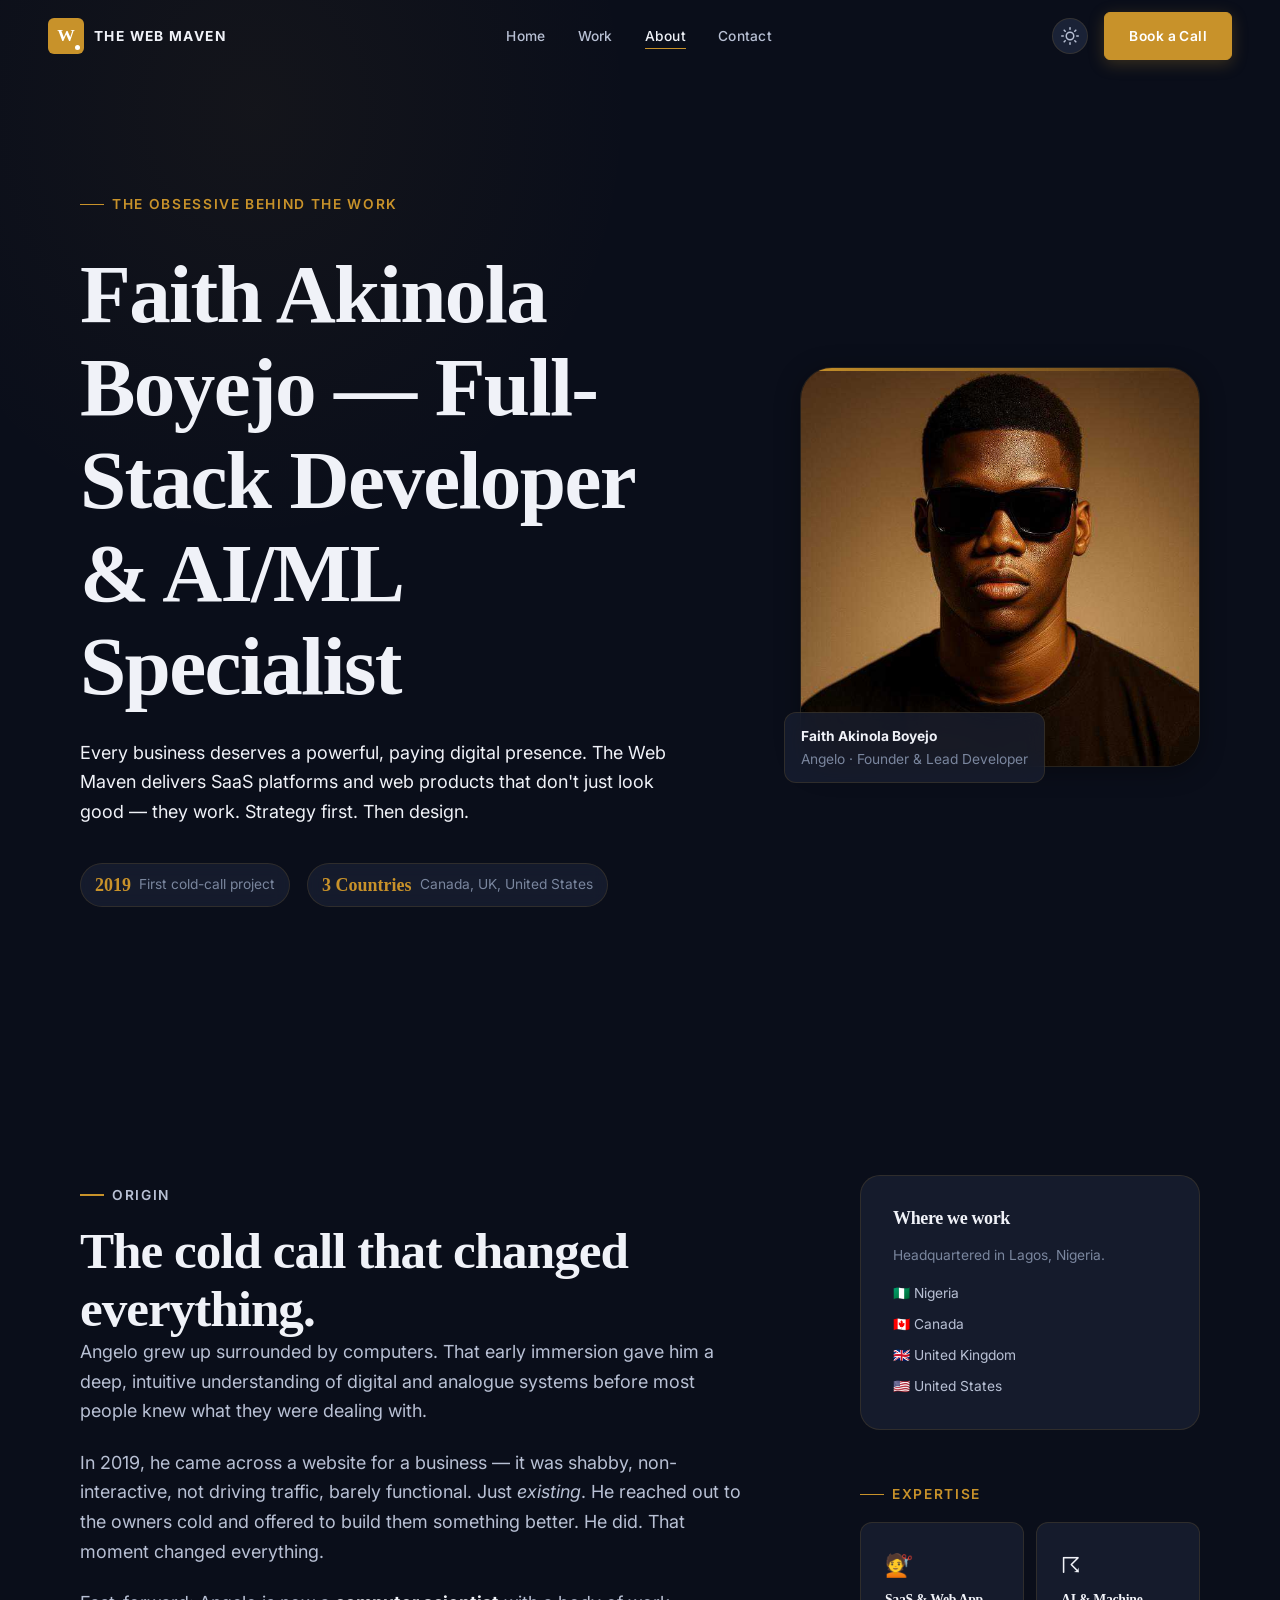
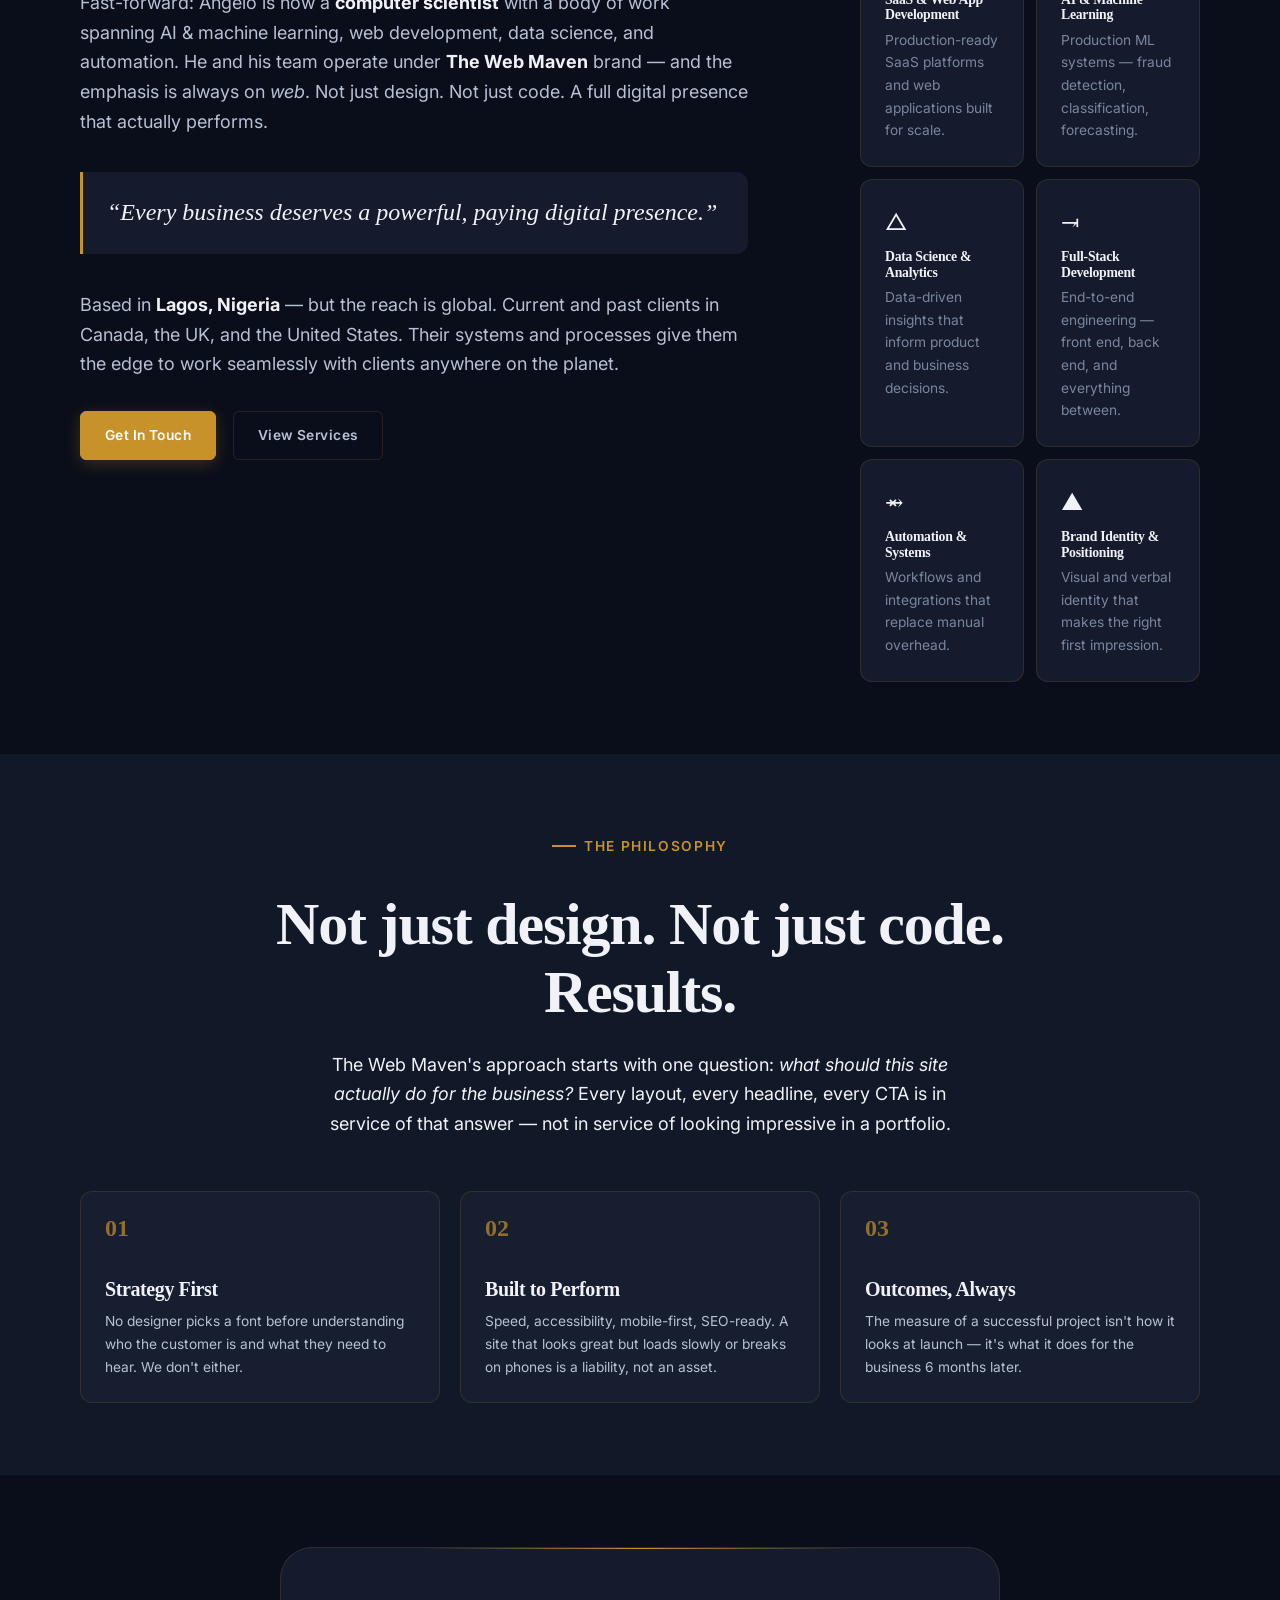
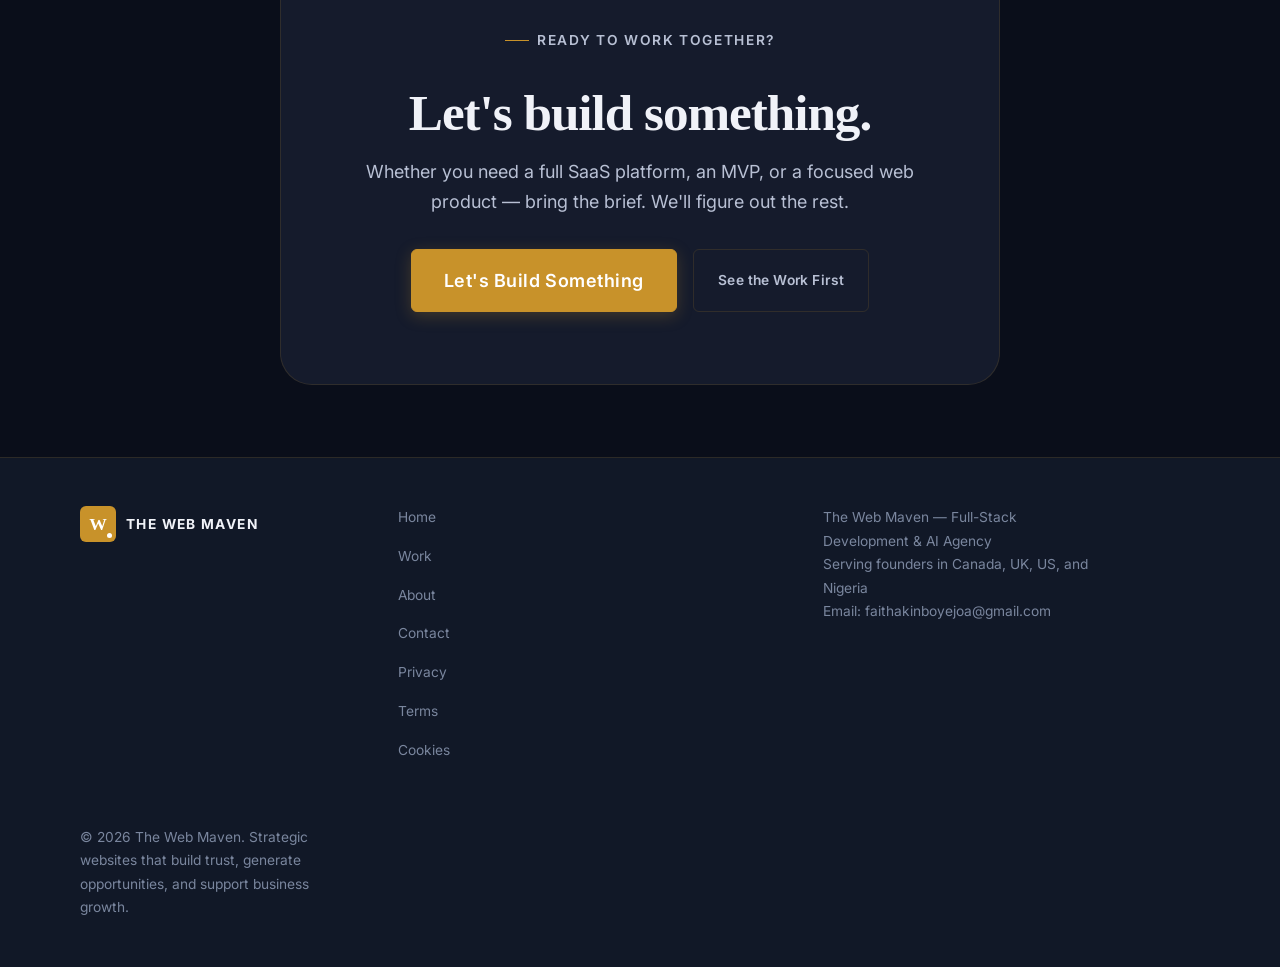
==== commit 939ef7fb: "feat: Phase 1 — SEO infrastructure, security headers, legal pages" ====
--- a/about.html
+++ b/about.html
@@ -4,16 +4,9 @@
   <meta charset="UTF-8">
   <meta name="viewport" content="width=device-width, initial-scale=1.0">
 
-  <!-- Security Headers -->
-  <meta http-equiv="Content-Security-Policy" content="default-src 'self'; script-src 'self'; style-src 'self' https://fonts.googleapis.com; font-src 'self' https://fonts.gstatic.com; img-src 'self' data:; connect-src 'self'; frame-ancestors 'none'; form-action 'none'; base-uri 'self';" />
-  <meta http-equiv="X-Frame-Options" content="DENY" />
-  <meta http-equiv="X-Content-Type-Options" content="nosniff" />
-  <meta http-equiv="Referrer-Policy" content="strict-origin-when-cross-origin" />
-  <meta http-equiv="Permissions-Policy" content="camera=(), microphone=(), geolocation=(), payment=(), usb=()" />
-
-  <!-- SEO -->
-  <title>About Faith Akinola Boyejo &#8212; Full-Stack &amp; AI Developer | The Web Maven</title>
-  <meta name="description" content="Faith Akinola Boyejo is a full-stack developer and AI/ML specialist behind The Web Maven. Building SaaS platforms for startup founders in Canada, UK, US, and Nigeria.">
+  <!-- SEO: Title & Description -->
+  <title>About Angelo — Full-Stack Developer &amp; SaaS Builder | The Web Maven</title>
+  <meta name="description" content="5+ years building digital products that convert. Angelo is a full-stack developer and AI/ML specialist helping startups ship products that grow.">
   <meta name="robots" content="index, follow">
 
   <!-- SEO: Canonical -->
@@ -22,8 +15,8 @@
   <!-- Open Graph -->
   <meta property="og:type" content="website">
   <meta property="og:url" content="https://thewebmavenhq.com/about.html">
-  <meta property="og:title" content="About Faith Akinola Boyejo &#8212; Full-Stack &amp; AI Developer | The Web Maven">
-  <meta property="og:description" content="Faith Akinola Boyejo is the full-stack developer and AI/ML specialist behind The Web Maven &#8212; building SaaS platforms for startup founders globally.">
+  <meta property="og:title" content="About Angelo — Full-Stack Developer &amp; SaaS Builder | The Web Maven">
+  <meta property="og:description" content="5+ years building digital products that convert. Angelo is a full-stack developer and AI/ML specialist helping startups ship products that grow.">
   <meta property="og:image" content="https://thewebmavenhq.com/assets/og-image.jpg">
   <meta property="og:image:width" content="1200">
   <meta property="og:image:height" content="630">
@@ -32,8 +25,8 @@
 
   <!-- Twitter Card -->
   <meta name="twitter:card" content="summary_large_image">
-  <meta name="twitter:title" content="About Faith Akinola Boyejo | The Web Maven">
-  <meta name="twitter:description" content="Full-stack developer and AI/ML specialist. Building SaaS platforms for startup founders in Canada, UK, US, and Nigeria.">
+  <meta name="twitter:title" content="About Angelo — Full-Stack Developer &amp; SaaS Builder | The Web Maven">
+  <meta name="twitter:description" content="5+ years building digital products that convert. Angelo is a full-stack developer and AI/ML specialist helping startups ship products that grow.">
   <meta name="twitter:image" content="https://thewebmavenhq.com/assets/og-image.jpg">
 
   <!-- JSON-LD: Person -->
@@ -175,7 +168,7 @@
             <p class="eyebrow" style="margin-bottom:16px;" data-reveal>Expertise</p>
             <div class="skills-grid">
               <div class="skill-card" data-reveal>
-                <div class="skill-card__icon" aria-hidden="true">&#128187;</div>
+                <div class="skill-card__icon" aria-hidden="true">&#128135;</div>
                 <h4>SaaS &amp; Web App Development</h4>
                 <p>Production-ready SaaS platforms and web applications built for scale.</p>
               </div>
@@ -195,12 +188,12 @@
                 <p>End-to-end engineering &#8212; front end, back end, and everything between.</p>
               </div>
               <div class="skill-card" data-reveal data-delay="120">
-                <div class="skill-card__icon" aria-hidden="true">&#10547;</div>
+                <div class="skill-card__icon" aria-hidden="true">&#10567;</div>
                 <h4>Automation &amp; Systems</h4>
                 <p>Workflows and integrations that replace manual overhead.</p>
               </div>
               <div class="skill-card" data-reveal data-delay="140">
-                <div class="skill-card__icon" aria-hidden="true">&#9672;</div>
+                <div class="skill-card__icon" aria-hidden="true">&#9650;</div>
                 <h4>Brand Identity &amp; Positioning</h4>
                 <p>Visual and verbal identity that makes the right first impression.</p>
               </div>
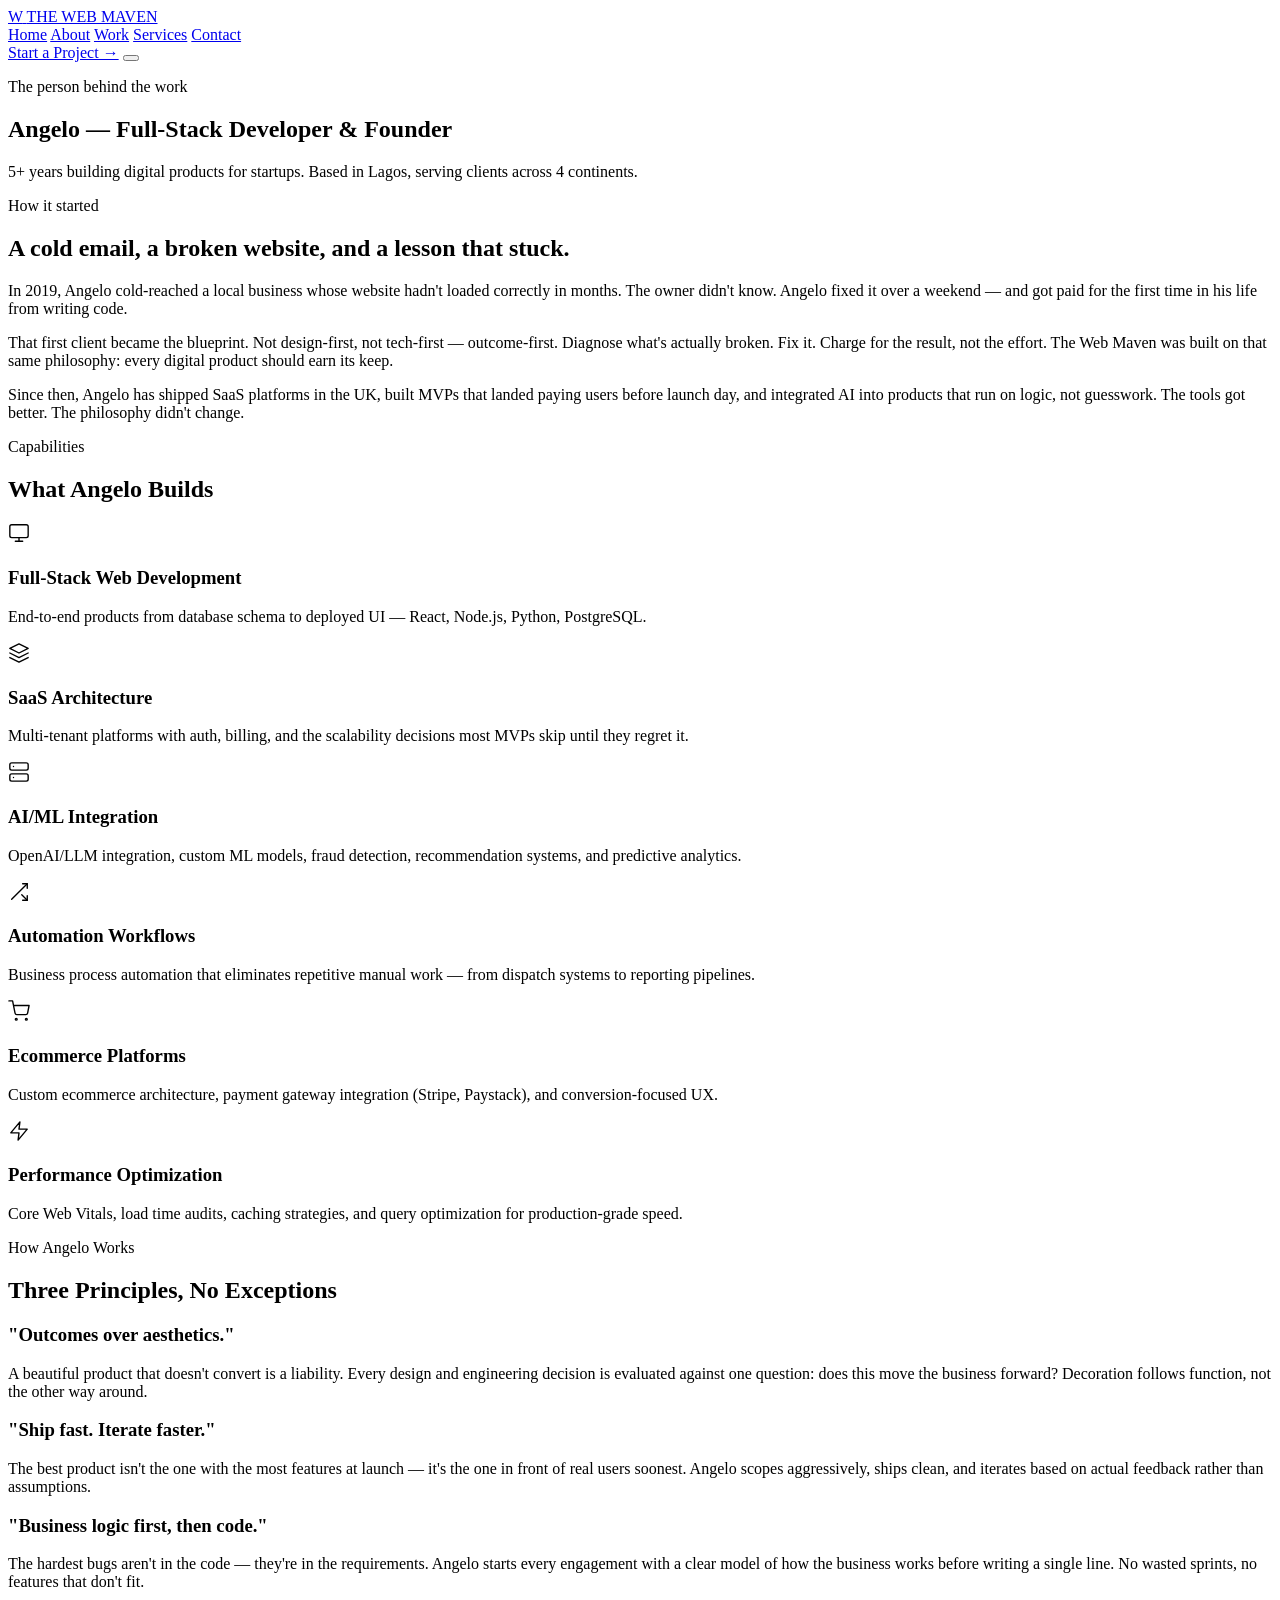
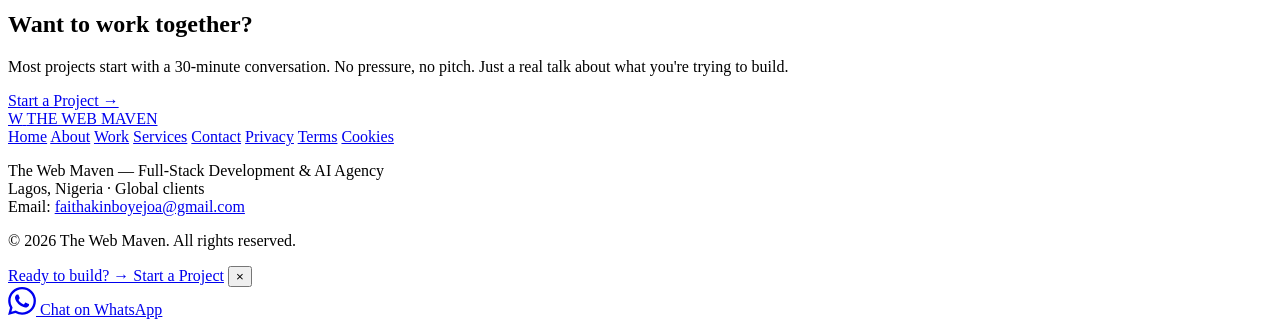
==== commit d1572df2: "feat: Phase 3 — About, Work, Services, Contact pages — complete" ====
--- a/about.html
+++ b/about.html
@@ -10,44 +10,49 @@
   <meta name="robots" content="index, follow">
 
   <!-- SEO: Canonical -->
-  <link rel="canonical" href="https://thewebmavenhq.com/about.html">
+  <link rel="canonical" href="https://thewebmavenhq.com/about.html" />
 
   <!-- Open Graph -->
-  <meta property="og:type" content="website">
-  <meta property="og:url" content="https://thewebmavenhq.com/about.html">
-  <meta property="og:title" content="About Angelo — Full-Stack Developer &amp; SaaS Builder | The Web Maven">
-  <meta property="og:description" content="5+ years building digital products that convert. Angelo is a full-stack developer and AI/ML specialist helping startups ship products that grow.">
-  <meta property="og:image" content="https://thewebmavenhq.com/assets/og-image.jpg">
+  <meta property="og:type" content="website" />
+  <meta property="og:url" content="https://thewebmavenhq.com/about.html" />
+  <meta property="og:title" content="About Angelo — Full-Stack Developer &amp; SaaS Builder | The Web Maven" />
+  <meta property="og:description" content="5+ years building digital products that convert. Angelo is a full-stack developer and AI/ML specialist helping startups ship products that grow." />
+  <meta property="og:image" content="https://thewebmavenhq.com/assets/og-image.jpg" />
   <meta property="og:image:width" content="1200">
   <meta property="og:image:height" content="630">
   <meta property="og:site_name" content="The Web Maven">
   <meta property="og:locale" content="en_US">
 
   <!-- Twitter Card -->
-  <meta name="twitter:card" content="summary_large_image">
-  <meta name="twitter:title" content="About Angelo — Full-Stack Developer &amp; SaaS Builder | The Web Maven">
-  <meta name="twitter:description" content="5+ years building digital products that convert. Angelo is a full-stack developer and AI/ML specialist helping startups ship products that grow.">
-  <meta name="twitter:image" content="https://thewebmavenhq.com/assets/og-image.jpg">
-
-  <!-- JSON-LD: Person -->
+  <meta name="twitter:card" content="summary_large_image" />
+  <meta name="twitter:title" content="About Angelo — Full-Stack Developer &amp; SaaS Builder | The Web Maven" />
+  <meta name="twitter:description" content="5+ years building digital products that convert. Angelo is a full-stack developer and AI/ML specialist helping startups ship products that grow." />
+  <meta name="twitter:image" content="https://thewebmavenhq.com/assets/og-image.jpg" />
+
+  <!-- JSON-LD: Person + ProfessionalService -->
   <script type="application/ld+json">
   {
     "@context": "https://schema.org",
-    "@type": "Person",
-    "name": "Faith Akinola Boyejo",
-    "alternateName": "Angelo",
-    "jobTitle": "Full-Stack Developer & AI/ML Specialist",
-    "worksFor": {
-      "@type": "Organization",
-      "name": "The Web Maven",
-      "url": "https://thewebmavenhq.com"
-    },
-    "url": "https://thewebmavenhq.com/about.html",
-    "email": "faithakinboyejoa@gmail.com",
-    "knowsAbout": ["Full-Stack Web Development","Machine Learning","Artificial Intelligence","SaaS Development","React","Node.js","Python"],
-    "sameAs": [
-      "https://www.linkedin.com/in/faithakinolaboyejo",
-      "https://github.com/Cyberangelo-King"
+    "@graph": [
+      {
+        "@type": "Person",
+        "name": "Angelo",
+        "jobTitle": "Full-Stack Developer & Founder",
+        "url": "https://thewebmavenhq.com/about.html",
+        "description": "Full-stack developer and AI/ML specialist with 5+ years building SaaS platforms, MVPs, and automation systems for startups.",
+        "sameAs": ["https://linkedin.com/in/faithakinolaboyejo", "https://github.com/Cyberangelo-King"],
+        "knowsAbout": ["SaaS Development", "MVP Development", "AI/ML Integration", "Automation Workflows", "Web Development"]
+      },
+      {
+        "@type": "ProfessionalService",
+        "name": "The Web Maven",
+        "url": "https://thewebmavenhq.com",
+        "founder": {
+          "@type": "Person",
+          "name": "Angelo"
+        },
+        "areaServed": ["Nigeria", "United Kingdom", "Canada", "United States"]
+      }
     ]
   }
   </script>
@@ -55,10 +60,10 @@
   <!-- Fonts & Assets -->
   <link rel="preconnect" href="https://fonts.googleapis.com" />
   <link rel="preconnect" href="https://fonts.gstatic.com" crossorigin />
-  <link href="https://fonts.googleapis.com/css2?family=Playfair+Display:wght@400;600;700&family=Inter:wght@400;500;650;750;850;900&display=swap" rel="stylesheet" />
+  <link href="https://fonts.googleapis.com/css2?family=Inter:wght@400;500;600;700;800&display=swap" rel="stylesheet" />
   <link rel="icon" type="image/svg+xml" href="favicon.svg" />
   <link rel="stylesheet" href="styles.css" />
-  <meta name="theme-color" content="#0A0E1A">
+  <meta name="theme-color" content="#0a0d14">
 </head>
 <body>
   <nav class="nav" aria-label="Main navigation">
@@ -68,16 +73,13 @@
     </a>
     <div class="nav__links" id="site-menu">
       <a href="index.html">Home</a>
+      <a class="active" href="about.html" aria-current="page">About</a>
       <a href="work.html">Work</a>
-      <a class="active" href="about.html" aria-current="page">About</a>
+      <a href="services.html">Services</a>
       <a href="contact.html">Contact</a>
     </div>
     <div class="nav__actions">
-      <button class="theme-toggle" type="button" aria-label="Toggle dark mode">
-        <svg class="sun-icon" xmlns="http://www.w3.org/2000/svg" width="18" height="18" viewBox="0 0 24 24" fill="none" stroke="currentColor" stroke-width="2" stroke-linecap="round" stroke-linejoin="round"><circle cx="12" cy="12" r="5"/><line x1="12" y1="1" x2="12" y2="3"/><line x1="12" y1="21" x2="12" y2="23"/><line x1="4.22" y1="4.22" x2="5.64" y2="5.64"/><line x1="18.36" y1="18.36" x2="19.78" y2="19.78"/><line x1="1" y1="12" x2="3" y2="12"/><line x1="21" y1="12" x2="23" y2="12"/><line x1="4.22" y1="19.78" x2="5.64" y2="18.36"/><line x1="18.36" y1="5.64" x2="19.78" y2="4.22"/></svg>
-        <svg class="moon-icon" xmlns="http://www.w3.org/2000/svg" width="18" height="18" viewBox="0 0 24 24" fill="none" stroke="currentColor" stroke-width="2" stroke-linecap="round" stroke-linejoin="round"><path d="M21 12.79A9 9 0 1 1 11.21 3 7 7 0 0 0 21 12.79z"/></svg>
-      </button>
-      <a class="btn btn--primary nav-cta" href="https://wa.me/2348079617768?text=Hi%20Angelo%2C%20I%27d%20like%20to%20book%20a%20discovery%20call." target="_blank" rel="noopener noreferrer">Book a Call</a>
+      <a class="btn btn--primary nav-cta" href="contact.html">Start a Project &#8594;</a>
       <button class="nav__toggle" type="button" aria-label="Toggle navigation" aria-expanded="false" aria-controls="site-menu">
         <span></span><span></span><span></span>
       </button>
@@ -85,172 +87,117 @@
   </nav>
 
   <main>
-    <!-- HERO -->
-    <section class="about-hero">
-      <div class="container about-hero__grid">
-        <div class="about-hero__copy">
-          <p class="eyebrow" data-reveal>The obsessive behind the work</p>
-          <h1 class="about-headline" data-reveal data-delay="80">Faith Akinola Boyejo &#8212; Full-Stack Developer &amp; AI/ML Specialist</h1>
-          <p class="lead" data-reveal data-delay="180" style="max-width:62ch; margin-top:24px;">
-            Every business deserves a powerful, paying digital presence. The Web Maven delivers SaaS platforms and web products that don&#39;t just look good &#8212; they work. Strategy first. Then design.
-          </p>
-
-          <div style="margin-top:36px;" data-reveal data-delay="260">
-            <div class="proof-pill" style="display:inline-flex; margin-right:12px; margin-bottom:12px;">
-              <strong style="font-size:18px;">2019</strong>
-              <span>First cold-call project</span>
-            </div>
-            <div class="proof-pill" style="display:inline-flex; margin-bottom:12px;">
-              <strong style="font-size:18px;">3 Countries</strong>
-              <span>Canada, UK, United States</span>
-            </div>
-          </div>
-        </div>
-
-        <div class="about-portrait" data-reveal data-delay="200">
-          <div class="about-portrait__frame">
-            <img src="angelo-profile.jpg" alt="Faith Akinola Boyejo, founder of The Web Maven &#8212; full-stack developer and AI/ML specialist" />
-          </div>
-          <div class="about-portrait__badge">
-            <strong>Faith Akinola Boyejo</strong>
-            <span>Angelo &middot; Founder &amp; Lead Developer</span>
-          </div>
-        </div>
-      </div>
-    </section>
-
-    <!-- STORY -->
-    <section class="section section--tight">
-      <div class="container about-story">
-        <div class="about-story__text">
-          <p class="eyebrow" data-reveal>Origin</p>
-          <h2 data-reveal data-delay="80">The cold call that changed everything.</h2>
-
-          <p data-reveal data-delay="130">
-            Angelo grew up surrounded by computers. That early immersion gave him a deep, intuitive understanding of digital and analogue systems before most people knew what they were dealing with.
-          </p>
-          <p data-reveal data-delay="160">
-            In 2019, he came across a website for a business &#8212; it was shabby, non-interactive, not driving traffic, barely functional. Just <em>existing</em>. He reached out to the owners cold and offered to build them something better. He did. That moment changed everything.
-          </p>
-          <p data-reveal data-delay="190">
-            Fast-forward: Angelo is now a <strong>computer scientist</strong> with a body of work spanning AI &amp; machine learning, web development, data science, and automation. He and his team operate under <strong>The Web Maven</strong> brand &#8212; and the emphasis is always on <em>web</em>. Not just design. Not just code. A full digital presence that actually performs.
-          </p>
-
-          <blockquote style="margin:36px 0; padding:24px; border-left:3px solid var(--accent); background:var(--surface-card); border-radius:0 var(--radius-md) var(--radius-md) 0;" data-reveal data-delay="220">
-            <p style="font-family:var(--font-display); font-size:clamp(18px,2.2vw,24px); font-style:italic; color:var(--ink); opacity:1; line-height:1.4; max-width:none;">
-              &#8220;Every business deserves a powerful, paying digital presence.&#8221;
-            </p>
-          </blockquote>
-
-          <p data-reveal data-delay="250">
-            Based in <strong>Lagos, Nigeria</strong> &#8212; but the reach is global. Current and past clients in Canada, the UK, and the United States. Their systems and processes give them the edge to work seamlessly with clients anywhere on the planet.
-          </p>
-
-          <div style="margin-top:32px;" data-reveal data-delay="280">
-            <a class="btn btn--primary" href="contact.html">Get In Touch</a>
-            <a class="btn btn--ghost" href="work.html" style="margin-left:12px;">View Services</a>
-          </div>
-        </div>
-
-        <aside class="about-sidebar">
-          <div class="location-card" data-reveal>
-            <h4>Where we work</h4>
-            <p>Headquartered in Lagos, Nigeria.</p>
-            <div class="flag-row" aria-label="International client locations">
-              <span class="flag-item">&#127475;&#127468; Nigeria</span>
-              <span class="flag-item">&#127464;&#127462; Canada</span>
-              <span class="flag-item">&#127468;&#127463; United Kingdom</span>
-              <span class="flag-item">&#127482;&#127480; United States</span>
-            </div>
-          </div>
-
-          <div style="margin-top:20px;">
-            <p class="eyebrow" style="margin-bottom:16px;" data-reveal>Expertise</p>
-            <div class="skills-grid">
-              <div class="skill-card" data-reveal>
-                <div class="skill-card__icon" aria-hidden="true">&#128135;</div>
-                <h4>SaaS &amp; Web App Development</h4>
-                <p>Production-ready SaaS platforms and web applications built for scale.</p>
-              </div>
-              <div class="skill-card" data-reveal data-delay="60">
-                <div class="skill-card__icon" aria-hidden="true">&#9736;</div>
-                <h4>AI &amp; Machine Learning</h4>
-                <p>Production ML systems &#8212; fraud detection, classification, forecasting.</p>
-              </div>
-              <div class="skill-card" data-reveal data-delay="80">
-                <div class="skill-card__icon" aria-hidden="true">&#9651;</div>
-                <h4>Data Science &amp; Analytics</h4>
-                <p>Data-driven insights that inform product and business decisions.</p>
-              </div>
-              <div class="skill-card" data-reveal data-delay="100">
-                <div class="skill-card__icon" aria-hidden="true">&#10583;</div>
-                <h4>Full-Stack Development</h4>
-                <p>End-to-end engineering &#8212; front end, back end, and everything between.</p>
-              </div>
-              <div class="skill-card" data-reveal data-delay="120">
-                <div class="skill-card__icon" aria-hidden="true">&#10567;</div>
-                <h4>Automation &amp; Systems</h4>
-                <p>Workflows and integrations that replace manual overhead.</p>
-              </div>
-              <div class="skill-card" data-reveal data-delay="140">
-                <div class="skill-card__icon" aria-hidden="true">&#9650;</div>
-                <h4>Brand Identity &amp; Positioning</h4>
-                <p>Visual and verbal identity that makes the right first impression.</p>
-              </div>
-            </div>
-          </div>
-        </aside>
+    <!-- PAGE HERO -->
+    <section class="page-hero about-page-hero">
+      <div class="container">
+        <p class="eyebrow">The person behind the work</p>
+        <h1>Angelo — Full-Stack Developer &amp; Founder</h1>
+        <p class="lead">5+ years building digital products for startups. Based in Lagos, serving clients across 4 continents.</p>
+      </div>
+    </section>
+
+    <!-- ORIGIN STORY -->
+    <section class="section section--origin">
+      <div class="container">
+        <div class="origin-layout animate-on-scroll">
+          <div class="origin-prose">
+            <p class="eyebrow">How it started</p>
+            <h2>A cold email, a broken website, and a lesson that stuck.</h2>
+            <div class="prose-block">
+              <p>In 2019, Angelo cold-reached a local business whose website hadn't loaded correctly in months. The owner didn't know. Angelo fixed it over a weekend — and got paid for the first time in his life from writing code.</p>
+              <p>That first client became the blueprint. Not design-first, not tech-first — outcome-first. Diagnose what's actually broken. Fix it. Charge for the result, not the effort. The Web Maven was built on that same philosophy: every digital product should earn its keep.</p>
+              <p>Since then, Angelo has shipped SaaS platforms in the UK, built MVPs that landed paying users before launch day, and integrated AI into products that run on logic, not guesswork. The tools got better. The philosophy didn't change.</p>
+            </div>
+          </div>
+        </div>
+      </div>
+    </section>
+
+    <!-- SKILLS GRID -->
+    <section class="section section--skills">
+      <div class="container">
+        <div class="section-header animate-on-scroll">
+          <p class="eyebrow">Capabilities</p>
+          <h2>What Angelo Builds</h2>
+        </div>
+        <div class="skills-grid-6">
+          <article class="skill-card-lg animate-on-scroll">
+            <div class="skill-card-lg__icon">
+              <svg xmlns="http://www.w3.org/2000/svg" width="22" height="22" viewBox="0 0 24 24" fill="none" stroke="currentColor" stroke-width="1.5" stroke-linecap="round" stroke-linejoin="round" aria-hidden="true"><rect x="2" y="3" width="20" height="14" rx="2"/><line x1="8" y1="21" x2="16" y2="21"/><line x1="12" y1="17" x2="12" y2="21"/></svg>
+            </div>
+            <h3>Full-Stack Web Development</h3>
+            <p>End-to-end products from database schema to deployed UI — React, Node.js, Python, PostgreSQL.</p>
+          </article>
+          <article class="skill-card-lg animate-on-scroll">
+            <div class="skill-card-lg__icon">
+              <svg xmlns="http://www.w3.org/2000/svg" width="22" height="22" viewBox="0 0 24 24" fill="none" stroke="currentColor" stroke-width="1.5" stroke-linecap="round" stroke-linejoin="round" aria-hidden="true"><path d="M12 2L2 7l10 5 10-5-10-5z"/><path d="M2 17l10 5 10-5"/><path d="M2 12l10 5 10-5"/></svg>
+            </div>
+            <h3>SaaS Architecture</h3>
+            <p>Multi-tenant platforms with auth, billing, and the scalability decisions most MVPs skip until they regret it.</p>
+          </article>
+          <article class="skill-card-lg animate-on-scroll">
+            <div class="skill-card-lg__icon">
+              <svg xmlns="http://www.w3.org/2000/svg" width="22" height="22" viewBox="0 0 24 24" fill="none" stroke="currentColor" stroke-width="1.5" stroke-linecap="round" stroke-linejoin="round" aria-hidden="true"><rect x="2" y="2" width="20" height="8" rx="2"/><rect x="2" y="14" width="20" height="8" rx="2"/><line x1="6" y1="6" x2="6.01" y2="6"/><line x1="6" y1="18" x2="6.01" y2="18"/></svg>
+            </div>
+            <h3>AI/ML Integration</h3>
+            <p>OpenAI/LLM integration, custom ML models, fraud detection, recommendation systems, and predictive analytics.</p>
+          </article>
+          <article class="skill-card-lg animate-on-scroll">
+            <div class="skill-card-lg__icon">
+              <svg xmlns="http://www.w3.org/2000/svg" width="22" height="22" viewBox="0 0 24 24" fill="none" stroke="currentColor" stroke-width="1.5" stroke-linecap="round" stroke-linejoin="round" aria-hidden="true"><polyline points="16 3 21 3 21 8"/><line x1="4" y1="20" x2="21" y2="3"/><polyline points="21 16 21 21 16 21"/><line x1="15" y1="15" x2="21" y2="21"/></svg>
+            </div>
+            <h3>Automation Workflows</h3>
+            <p>Business process automation that eliminates repetitive manual work — from dispatch systems to reporting pipelines.</p>
+          </article>
+          <article class="skill-card-lg animate-on-scroll">
+            <div class="skill-card-lg__icon">
+              <svg xmlns="http://www.w3.org/2000/svg" width="22" height="22" viewBox="0 0 24 24" fill="none" stroke="currentColor" stroke-width="1.5" stroke-linecap="round" stroke-linejoin="round" aria-hidden="true"><circle cx="9" cy="21" r="1"/><circle cx="20" cy="21" r="1"/><path d="M1 1h4l2.68 13.39a2 2 0 0 0 2 1.61h9.72a2 2 0 0 0 2-1.61L23 6H6"/></svg>
+            </div>
+            <h3>Ecommerce Platforms</h3>
+            <p>Custom ecommerce architecture, payment gateway integration (Stripe, Paystack), and conversion-focused UX.</p>
+          </article>
+          <article class="skill-card-lg animate-on-scroll">
+            <div class="skill-card-lg__icon">
+              <svg xmlns="http://www.w3.org/2000/svg" width="22" height="22" viewBox="0 0 24 24" fill="none" stroke="currentColor" stroke-width="1.5" stroke-linecap="round" stroke-linejoin="round" aria-hidden="true"><path d="M13 2L3 14h9l-1 8 10-12h-9l1-8z"/></svg>
+            </div>
+            <h3>Performance Optimization</h3>
+            <p>Core Web Vitals, load time audits, caching strategies, and query optimization for production-grade speed.</p>
+          </article>
+        </div>
       </div>
     </section>
 
     <!-- PHILOSOPHY -->
-    <section class="section section--tight" style="background:var(--surface-2);">
-      <div class="container">
-        <div style="max-width:820px; margin-inline:auto; text-align:center;" data-reveal>
-          <p class="eyebrow" style="justify-content:center;">The philosophy</p>
-          <h2 style="margin-top:18px; font-size:clamp(30px,5vw,60px);">Not just design. Not just code. Results.</h2>
-          <p class="lead" style="margin-top:24px; max-width:640px; margin-inline:auto;">
-            The Web Maven&#39;s approach starts with one question: <em>what should this site actually do for the business?</em> Every layout, every headline, every CTA is in service of that answer &#8212; not in service of looking impressive in a portfolio.
-          </p>
-        </div>
-
-        <div style="display:grid; grid-template-columns:repeat(auto-fit,minmax(260px,1fr)); gap:20px; margin-top:52px;">
-          <div class="insight" style="flex-direction:column; align-items:flex-start;" data-reveal>
-            <span class="insight__icon" style="margin-bottom:14px;" aria-hidden="true">01</span>
-            <div>
-              <h3 style="font-size:20px;">Strategy First</h3>
-              <p style="margin-top:10px;">No designer picks a font before understanding who the customer is and what they need to hear. We don&#39;t either.</p>
-            </div>
-          </div>
-          <div class="insight" style="flex-direction:column; align-items:flex-start;" data-reveal data-delay="80">
-            <span class="insight__icon" style="margin-bottom:14px;" aria-hidden="true">02</span>
-            <div>
-              <h3 style="font-size:20px;">Built to Perform</h3>
-              <p style="margin-top:10px;">Speed, accessibility, mobile-first, SEO-ready. A site that looks great but loads slowly or breaks on phones is a liability, not an asset.</p>
-            </div>
-          </div>
-          <div class="insight" style="flex-direction:column; align-items:flex-start;" data-reveal data-delay="160">
-            <span class="insight__icon" style="margin-bottom:14px;" aria-hidden="true">03</span>
-            <div>
-              <h3 style="font-size:20px;">Outcomes, Always</h3>
-              <p style="margin-top:10px;">The measure of a successful project isn&#39;t how it looks at launch &#8212; it&#39;s what it does for the business 6 months later.</p>
-            </div>
+    <section class="section section--philosophy">
+      <div class="container">
+        <div class="section-header animate-on-scroll">
+          <p class="eyebrow">How Angelo Works</p>
+          <h2>Three Principles, No Exceptions</h2>
+        </div>
+        <div class="philosophy-grid">
+          <div class="philosophy-item animate-on-scroll">
+            <h3 class="philosophy-item__statement">"Outcomes over aesthetics."</h3>
+            <p>A beautiful product that doesn't convert is a liability. Every design and engineering decision is evaluated against one question: does this move the business forward? Decoration follows function, not the other way around.</p>
+          </div>
+          <div class="philosophy-item animate-on-scroll">
+            <h3 class="philosophy-item__statement">"Ship fast. Iterate faster."</h3>
+            <p>The best product isn't the one with the most features at launch — it's the one in front of real users soonest. Angelo scopes aggressively, ships clean, and iterates based on actual feedback rather than assumptions.</p>
+          </div>
+          <div class="philosophy-item animate-on-scroll">
+            <h3 class="philosophy-item__statement">"Business logic first, then code."</h3>
+            <p>The hardest bugs aren't in the code — they're in the requirements. Angelo starts every engagement with a clear model of how the business works before writing a single line. No wasted sprints, no features that don't fit.</p>
           </div>
         </div>
       </div>
     </section>
 
     <!-- CTA -->
-    <section class="section about-cta-section">
-      <div class="container">
-        <div class="cta" data-reveal>
-          <p class="eyebrow">Ready to work together?</p>
-          <h2>Let&#39;s build something.</h2>
-          <p>Whether you need a full SaaS platform, an MVP, or a focused web product &#8212; bring the brief. We&#39;ll figure out the rest.</p>
-          <div class="cta__actions">
-            <a class="btn btn--primary btn--lg" href="contact.html">Let&#39;s Build Something</a>
-            <a class="btn btn--ghost" href="work.html">See the Work First</a>
-          </div>
+    <section class="section section--final-cta">
+      <div class="container">
+        <div class="final-cta animate-on-scroll">
+          <h2>Want to work together?</h2>
+          <p>Most projects start with a 30-minute conversation. No pressure, no pitch. Just a real talk about what you're trying to build.</p>
+          <a class="btn btn--primary btn--lg" href="contact.html">Start a Project &#8594;</a>
         </div>
       </div>
     </section>
@@ -264,20 +211,33 @@
       </a>
       <nav class="footer__links" aria-label="Footer navigation">
         <a href="index.html">Home</a>
+        <a href="about.html">About</a>
         <a href="work.html">Work</a>
-        <a href="about.html">About</a>
+        <a href="services.html">Services</a>
         <a href="contact.html">Contact</a>
         <a href="privacy-policy.html">Privacy</a>
         <a href="terms-of-service.html">Terms</a>
         <a href="cookie-policy.html">Cookies</a>
       </nav>
       <p>The Web Maven &mdash; Full-Stack Development &amp; AI Agency<br>
-      Serving founders in Canada, UK, US, and Nigeria<br>
+      Lagos, Nigeria &middot; Global clients<br>
       Email: <a href="mailto:faithakinboyejoa@gmail.com">faithakinboyejoa@gmail.com</a></p>
-      <p>&copy; <span data-year></span> The Web Maven. Strategic websites that build trust, generate opportunities, and support business growth.</p>
+      <p>&copy; <span data-year></span> The Web Maven. All rights reserved.</p>
     </div>
   </footer>
 
-  <script src="main.js" defer></script>
+  <!-- Mobile Sticky CTA Bar -->
+  <div class="sticky-cta-bar" id="sticky-cta-bar" aria-live="polite" role="complementary">
+    <a href="contact.html" class="sticky-cta-bar__link">Ready to build? &#8594; Start a Project</a>
+    <button class="sticky-cta-bar__close" aria-label="Close">&times;</button>
+  </div>
+
+  <!-- Floating WhatsApp Button -->
+  <a class="whatsapp-btn" href="https://wa.me/2348079617768?text=Hi%20Angelo%2C%20I%27d%20like%20to%20discuss%20a%20project" target="_blank" rel="noopener noreferrer" aria-label="Chat on WhatsApp">
+    <svg xmlns="http://www.w3.org/2000/svg" width="28" height="28" viewBox="0 0 24 24" fill="currentColor" aria-hidden="true"><path d="M17.472 14.382c-.297-.149-1.758-.867-2.03-.967-.273-.099-.471-.148-.67.15-.197.297-.767.966-.94 1.164-.173.199-.347.223-.644.075-.297-.15-1.255-.463-2.39-1.475-.883-.788-1.48-1.761-1.653-2.059-.173-.297-.018-.458.13-.606.134-.133.298-.347.446-.52.149-.174.198-.298.298-.497.099-.198.05-.371-.025-.52-.075-.149-.669-1.612-.916-2.207-.242-.579-.487-.5-.669-.51a12.8 12.8 0 0 0-.57-.01c-.198 0-.52.074-.792.372-.272.297-1.04 1.016-1.04 2.479 0 1.462 1.065 2.875 1.213 3.074.149.198 2.096 3.2 5.077 4.487.709.306 1.262.489 1.694.625.712.227 1.36.195 1.871.118.571-.085 1.758-.719 2.006-1.413.248-.694.248-1.289.173-1.413-.074-.124-.272-.198-.57-.347m-5.421 7.403h-.004a9.87 9.87 0 0 1-5.031-1.378l-.361-.214-3.741.982.998-3.648-.235-.374a9.86 9.86 0 0 1-1.51-5.26c.001-5.45 4.436-9.884 9.888-9.884 2.64 0 5.122 1.03 6.988 2.898a9.825 9.825 0 0 1 2.893 6.994c-.003 5.45-4.437 9.884-9.885 9.884m8.413-18.297A11.815 11.815 0 0 0 12.05 0C5.495 0 .16 5.335.157 11.892c0 2.096.547 4.142 1.588 5.945L.057 24l6.305-1.654a11.882 11.882 0 0 0 5.683 1.448h.005c6.554 0 11.89-5.335 11.893-11.893a11.821 11.821 0 0 0-3.48-8.413z"/></svg>
+    <span class="whatsapp-btn__tooltip">Chat on WhatsApp</span>
+  </a>
+
+  <script src="assets/enhancements.js" defer></script>
 </body>
 </html>
--- a/styles.css
+++ b/styles.css
@@ -1,1502 +1 @@
-/* ==========================================================================
-   THE WEB MAVEN — Premium Agency Redesign
-   styles.css — complete site stylesheet
-   ========================================================================== */
-
-/* ==========================================================================
-   1. TOKENS
-   ========================================================================== */
-
-:root {
-  /* Brand palette */
-  --brand-gold: #c8922a;
-  --brand-gold-light: #f0b94a;
-  --brand-gold-dark: #a07020;
-  --brand-dark: #0a0e1a;
-  --brand-dark-2: #111827;
-  --brand-dark-3: #1a2236;
-  --brand-mid: #242c3d;
-
-  /* Ink */
-  --ink: #f0f2f8;
-  --ink-mid: #b8c0d4;
-  --ink-muted: #7a869e;
-  --ink-dark: #0a0e1a;
-
-  /* Surfaces */
-  --surface: #0a0e1a;
-  --surface-2: #111827;
-  --surface-3: #1a2236;
-  --surface-card: rgba(26, 34, 54, 0.7);
-  --surface-card-border: rgba(200, 146, 42, 0.15);
-  --surface-glass: rgba(26, 34, 54, 0.65);
-
-  /* Accent */
-  --accent: #c8922a;
-  --accent-hover: #f0b94a;
-  --accent-glow: rgba(200, 146, 42, 0.25);
-
-  /* Typography */
-  --font-display: "Playfair Display", Georgia, "Times New Roman", serif;
-  --font-body: "Inter", -apple-system, BlinkMacSystemFont, "Segoe UI", sans-serif;
-
-  /* Fluid type scale */
-  --step--1: clamp(0.8rem, 0.78rem + 0.1vw, 0.875rem);
-  --step-0:  clamp(1rem, 0.95rem + 0.25vw, 1.125rem);
-  --step-1:  clamp(1.2rem, 1.1rem + 0.5vw, 1.5rem);
-  --step-2:  clamp(1.5rem, 1.3rem + 1vw, 2.1rem);
-  --step-3:  clamp(2rem, 1.6rem + 2vw, 3.2rem);
-  --step-4:  clamp(2.8rem, 2rem + 4vw, 5.5rem);
-  --step-5:  clamp(3.5rem, 2.5rem + 5vw, 7rem);
-
-  /* Spacing */
-  --space-1: 0.5rem;
-  --space-2: 1rem;
-  --space-3: 1.5rem;
-  --space-4: 2rem;
-  --space-5: 3rem;
-  --space-6: 4.5rem;
-  --space-7: 7rem;
-  --space-8: 10rem;
-
-  /* Layout */
-  --content-width: 76rem;
-  --nav-height: 72px;
-  --radius-sm: 6px;
-  --radius-md: 12px;
-  --radius-lg: 20px;
-  --radius-xl: 32px;
-
-  /* Effects */
-  --shadow-card: 0 4px 24px rgba(0, 0, 0, 0.35);
-  --shadow-glow: 0 0 40px rgba(200, 146, 42, 0.12);
-  --transition: 0.22s cubic-bezier(0.4, 0, 0.2, 1);
-  --transition-slow: 0.4s cubic-bezier(0.4, 0, 0.2, 1);
-  --measure: 64ch;
-}
-
-/* Light mode override */
-[data-theme="light"] {
-  --brand-dark: #ffffff;
-  --brand-dark-2: #f8f9fc;
-  --brand-dark-3: #eef1f7;
-  --brand-mid: #e0e5f0;
-  --ink: #0f1524;
-  --ink-mid: #3a4560;
-  --ink-muted: #6b7a99;
-  --ink-dark: #0f1524;
-  --surface: #ffffff;
-  --surface-2: #f8f9fc;
-  --surface-3: #eef1f7;
-  --surface-card: rgba(238, 241, 247, 0.9);
-  --surface-card-border: rgba(200, 146, 42, 0.2);
-  --surface-glass: rgba(248, 249, 252, 0.85);
-  --shadow-card: 0 4px 24px rgba(0, 0, 0, 0.08);
-}
-
-/* ==========================================================================
-   2. RESET + BASE
-   ========================================================================== */
-
-*, *::before, *::after { box-sizing: border-box; }
-* { margin: 0; }
-
-html {
-  scroll-behavior: smooth;
-  -webkit-text-size-adjust: 100%;
-}
-
-body {
-  font-family: var(--font-body);
-  font-size: var(--step-0);
-  line-height: 1.65;
-  color: var(--ink);
-  background: var(--surface);
-  -webkit-font-smoothing: antialiased;
-  overflow-x: hidden;
-}
-
-img, picture, video, svg { display: block; max-width: 100%; }
-
-h1, h2, h3, h4, h5, h6 {
-  font-family: var(--font-display);
-  color: var(--ink);
-  line-height: 1.12;
-  font-weight: 700;
-  letter-spacing: -0.02em;
-}
-
-h1 { font-size: var(--step-4); }
-h2 { font-size: var(--step-3); }
-h3 { font-size: var(--step-2); }
-h4 { font-size: var(--step-1); }
-
-p { max-width: var(--measure); }
-p + p { margin-top: 1.2em; }
-
-a { color: var(--accent); text-decoration: none; transition: color var(--transition); }
-a:hover { color: var(--accent-hover); }
-a:focus-visible, button:focus-visible {
-  outline: 2px solid var(--accent);
-  outline-offset: 3px;
-  border-radius: var(--radius-sm);
-}
-
-input, select, textarea, button { font-family: var(--font-body); }
-
-.container {
-  max-width: var(--content-width);
-  margin-inline: auto;
-  padding-inline: clamp(1.25rem, 5vw, 3rem);
-}
-
-section { padding-block: var(--space-6); }
-
-/* ==========================================================================
-   3. NAVIGATION
-   ========================================================================== */
-
-.nav {
-  position: fixed;
-  top: 0;
-  left: 0;
-  right: 0;
-  z-index: 100;
-  height: var(--nav-height);
-  display: flex;
-  align-items: center;
-  justify-content: space-between;
-  padding-inline: clamp(1.25rem, 5vw, 3rem);
-  max-width: 100%;
-  transition: background var(--transition), backdrop-filter var(--transition), border-color var(--transition);
-}
-
-.nav--scrolled {
-  background: var(--surface-glass);
-  backdrop-filter: blur(16px);
-  -webkit-backdrop-filter: blur(16px);
-  border-bottom: 1px solid var(--surface-card-border);
-}
-
-/* Brand */
-.brand {
-  display: flex;
-  align-items: center;
-  gap: 10px;
-  text-decoration: none;
-  color: var(--ink);
-  font-weight: 700;
-}
-
-.brand__mark {
-  display: inline-flex;
-  align-items: center;
-  justify-content: center;
-  width: 36px;
-  height: 36px;
-  background: var(--accent);
-  border-radius: var(--radius-sm);
-  font-family: var(--font-display);
-  font-size: 1.1rem;
-  font-weight: 700;
-  color: #fff;
-  line-height: 1;
-  position: relative;
-}
-
-.brand__dot {
-  position: absolute;
-  bottom: 4px;
-  right: 4px;
-  width: 5px;
-  height: 5px;
-  background: #fff;
-  border-radius: 50%;
-}
-
-.brand__text {
-  font-family: var(--font-body);
-  font-size: var(--step--1);
-  font-weight: 700;
-  letter-spacing: 0.1em;
-  text-transform: uppercase;
-  color: var(--ink);
-}
-
-/* Nav links */
-.nav__links {
-  display: flex;
-  align-items: center;
-  gap: var(--space-4);
-  list-style: none;
-}
-
-.nav__links a {
-  font-size: var(--step--1);
-  font-weight: 500;
-  color: var(--ink-mid);
-  letter-spacing: 0.02em;
-  position: relative;
-  text-decoration: none;
-  transition: color var(--transition);
-}
-
-.nav__links a::after {
-  content: '';
-  position: absolute;
-  bottom: -2px;
-  left: 0;
-  right: 0;
-  height: 1px;
-  background: var(--accent);
-  transform: scaleX(0);
-  transform-origin: left;
-  transition: transform var(--transition);
-}
-
-.nav__links a:hover,
-.nav__links a.active { color: var(--ink); }
-
-.nav__links a.active::after,
-.nav__links a:hover::after { transform: scaleX(1); }
-
-/* Nav actions */
-.nav__actions {
-  display: flex;
-  align-items: center;
-  gap: var(--space-2);
-}
-
-/* Mobile toggle */
-.nav__toggle {
-  display: none;
-  flex-direction: column;
-  gap: 5px;
-  width: 28px;
-  cursor: pointer;
-  background: none;
-  border: none;
-  padding: 4px;
-}
-
-.nav__toggle span {
-  display: block;
-  height: 1.5px;
-  background: var(--ink);
-  border-radius: 2px;
-  transition: transform var(--transition), opacity var(--transition);
-}
-
-.nav__toggle.open span:nth-child(1) { transform: translateY(6.5px) rotate(45deg); }
-.nav__toggle.open span:nth-child(2) { opacity: 0; }
-.nav__toggle.open span:nth-child(3) { transform: translateY(-6.5px) rotate(-45deg); }
-
-/* Theme toggle */
-.theme-toggle {
-  display: flex;
-  align-items: center;
-  justify-content: center;
-  width: 36px;
-  height: 36px;
-  background: var(--surface-3);
-  border: 1px solid var(--surface-card-border);
-  border-radius: 50%;
-  cursor: pointer;
-  color: var(--ink-mid);
-  transition: background var(--transition), color var(--transition);
-}
-
-.theme-toggle:hover { background: var(--surface-card); color: var(--accent); }
-
-[data-theme="light"] .sun-icon { display: none; }
-[data-theme="light"] .moon-icon { display: block; }
-.moon-icon { display: none; }
-.sun-icon { display: block; }
-
-@media (max-width: 768px) {
-  .nav__links {
-    position: fixed;
-    inset: var(--nav-height) 0 0 0;
-    background: var(--surface-2);
-    flex-direction: column;
-    align-items: flex-start;
-    padding: var(--space-4) clamp(1.25rem, 5vw, 3rem);
-    gap: var(--space-3);
-    transform: translateX(100%);
-    transition: transform var(--transition-slow);
-  }
-
-  .nav__links.open { transform: translateX(0); }
-
-  .nav__links a { font-size: var(--step-1); }
-
-  .nav__toggle { display: flex; }
-
-  .btn.btn--primary.nav-cta { display: none; }
-}
-
-/* ==========================================================================
-   4. BUTTONS
-   ========================================================================== */
-
-.btn {
-  display: inline-flex;
-  align-items: center;
-  gap: 8px;
-  font-family: var(--font-body);
-  font-size: var(--step--1);
-  font-weight: 600;
-  letter-spacing: 0.03em;
-  padding: 0.75rem 1.5rem;
-  border-radius: var(--radius-sm);
-  border: 1.5px solid transparent;
-  cursor: pointer;
-  text-decoration: none;
-  transition: background var(--transition), color var(--transition), border-color var(--transition), box-shadow var(--transition), transform var(--transition);
-  white-space: nowrap;
-}
-
-.btn:hover { transform: translateY(-1px); }
-.btn:active { transform: translateY(0); }
-
-.btn--primary {
-  background: var(--accent);
-  color: #fff;
-  border-color: var(--accent);
-  box-shadow: 0 4px 16px var(--accent-glow);
-}
-
-.btn--primary:hover {
-  background: var(--accent-hover);
-  border-color: var(--accent-hover);
-  box-shadow: 0 6px 24px rgba(200, 146, 42, 0.4);
-  color: #fff;
-}
-
-.btn--ghost {
-  background: transparent;
-  color: var(--ink-mid);
-  border-color: var(--surface-card-border);
-}
-
-.btn--ghost:hover {
-  border-color: var(--accent);
-  color: var(--ink);
-}
-
-.btn--lg {
-  font-size: var(--step-0);
-  padding: 1rem 2rem;
-}
-
-/* ==========================================================================
-   5. HERO — HOME
-   ========================================================================== */
-
-.hero {
-  min-height: 100svh;
-  display: flex;
-  align-items: center;
-  padding-top: var(--nav-height);
-  background: var(--surface);
-  position: relative;
-  overflow: hidden;
-}
-
-/* Subtle background glow */
-.hero::before {
-  content: '';
-  position: absolute;
-  top: -20%;
-  right: -10%;
-  width: 60%;
-  height: 80%;
-  background: radial-gradient(ellipse at center, rgba(200, 146, 42, 0.06) 0%, transparent 70%);
-  pointer-events: none;
-}
-
-.hero::after {
-  content: '';
-  position: absolute;
-  bottom: 0;
-  left: 0;
-  right: 0;
-  height: 1px;
-  background: linear-gradient(90deg, transparent, var(--surface-card-border), transparent);
-}
-
-.hero__grid {
-  display: grid;
-  grid-template-columns: 1fr 1fr;
-  gap: var(--space-6);
-  align-items: center;
-  padding-block: var(--space-7);
-}
-
-.hero__copy {
-  position: relative;
-  z-index: 1;
-}
-
-.hero__copy h1 {
-  margin-top: var(--space-2);
-  color: var(--ink);
-}
-
-.hero__copy h1 span {
-  display: block;
-  background: linear-gradient(135deg, var(--accent) 0%, var(--brand-gold-light) 100%);
-  -webkit-background-clip: text;
-  -webkit-text-fill-color: transparent;
-  background-clip: text;
-}
-
-.hero__actions {
-  display: flex;
-  gap: var(--space-2);
-  flex-wrap: wrap;
-  margin-top: var(--space-4);
-}
-
-.hero__proof {
-  display: flex;
-  flex-wrap: wrap;
-  gap: 10px;
-  margin-top: var(--space-4);
-}
-
-/* Proof pills */
-.proof-pill {
-  display: flex;
-  align-items: center;
-  gap: 8px;
-  background: var(--surface-card);
-  border: 1px solid var(--surface-card-border);
-  border-radius: var(--radius-xl);
-  padding: 8px 14px;
-  backdrop-filter: blur(8px);
-  min-height: 44px;
-}
-
-.proof-pill strong {
-  font-family: var(--font-display);
-  font-size: var(--step-1);
-  color: var(--accent);
-  line-height: 1;
-  font-weight: 700;
-}
-
-.proof-pill span {
-  font-size: var(--step--1);
-  color: var(--ink-muted);
-  line-height: 1.3;
-  max-width: 180px;
-}
-
-/* Hero showcase */
-.hero-showcase {
-  position: relative;
-}
-
-.screen-stack {
-  position: relative;
-  display: flex;
-  flex-direction: column;
-  gap: 16px;
-}
-
-.screen-card {
-  border-radius: var(--radius-md);
-  overflow: hidden;
-  box-shadow: var(--shadow-card);
-  border: 1px solid var(--surface-card-border);
-  position: relative;
-}
-
-.screen-card::before {
-  content: '';
-  position: absolute;
-  inset: 0;
-  background: linear-gradient(180deg, transparent 60%, rgba(10, 14, 26, 0.5) 100%);
-  z-index: 1;
-  border-radius: inherit;
-}
-
-.screen-card img { width: 100%; height: auto; display: block; }
-
-.screen-card--one { transform: perspective(600px) rotateY(-3deg) rotateX(2deg); }
-.screen-card--two { transform: perspective(600px) rotateY(-3deg) rotateX(2deg) translateX(20px); }
-
-.metric-float {
-  position: absolute;
-  bottom: -20px;
-  left: -20px;
-  background: var(--surface-card);
-  border: 1px solid var(--surface-card-border);
-  border-radius: var(--radius-md);
-  padding: 12px 18px;
-  backdrop-filter: blur(12px);
-  z-index: 10;
-}
-
-.metric-float strong {
-  display: block;
-  font-size: var(--step--1);
-  font-weight: 700;
-  color: var(--ink);
-}
-
-.metric-float span {
-  display: block;
-  font-size: var(--step--1);
-  color: var(--ink-muted);
-}
-
-@media (max-width: 900px) {
-  .hero__grid {
-    grid-template-columns: 1fr;
-    padding-block: var(--space-5);
-  }
-
-  .hero-showcase { display: none; }
-}
-
-/* ==========================================================================
-   6. TICKER / MARQUEE
-   ========================================================================== */
-
-.ticker-wrap {
-  overflow: hidden;
-  background: var(--surface-2);
-  border-top: 1px solid var(--surface-card-border);
-  border-bottom: 1px solid var(--surface-card-border);
-  padding-block: 14px;
-}
-
-.ticker {
-  display: flex;
-  gap: var(--space-5);
-  animation: ticker 28s linear infinite;
-  white-space: nowrap;
-  width: max-content;
-}
-
-.ticker span {
-  font-size: var(--step--1);
-  font-weight: 500;
-  letter-spacing: 0.06em;
-  text-transform: uppercase;
-  color: var(--ink-muted);
-  padding-inline: var(--space-4);
-  position: relative;
-}
-
-.ticker span::before {
-  content: '·';
-  position: absolute;
-  left: 0;
-  color: var(--accent);
-}
-
-@keyframes ticker {
-  0%   { transform: translateX(0); }
-  100% { transform: translateX(-50%); }
-}
-
-/* ==========================================================================
-   7. SECTION HEADERS
-   ========================================================================== */
-
-.eyebrow {
-  display: inline-flex;
-  align-items: center;
-  gap: 8px;
-  font-size: var(--step--1);
-  font-weight: 600;
-  letter-spacing: 0.12em;
-  text-transform: uppercase;
-  color: var(--accent);
-  margin-bottom: var(--space-2);
-}
-
-.eyebrow::before {
-  content: '';
-  display: block;
-  width: 24px;
-  height: 1.5px;
-  background: var(--accent);
-  flex-shrink: 0;
-}
-
-.section-head {
-  display: grid;
-  grid-template-columns: 1fr 1fr;
-  gap: var(--space-5);
-  align-items: start;
-  margin-bottom: var(--space-5);
-}
-
-.section-head .lead { font-size: var(--step-0); color: var(--ink-mid); }
-
-@media (max-width: 700px) {
-  .section-head { grid-template-columns: 1fr; }
-}
-
-/* ==========================================================================
-   8. INSIGHT LIST (problem section)
-   ========================================================================== */
-
-.split {
-  display: grid;
-  grid-template-columns: 1fr 1fr;
-  gap: var(--space-6);
-  align-items: start;
-}
-
-.statement h2 { color: var(--ink); }
-.statement .lead { color: var(--ink-mid); margin-top: var(--space-3); }
-
-.insight-list {
-  display: flex;
-  flex-direction: column;
-  gap: var(--space-3);
-}
-
-.insight {
-  display: flex;
-  gap: var(--space-3);
-  align-items: flex-start;
-  padding: var(--space-3);
-  background: var(--surface-card);
-  border: 1px solid var(--surface-card-border);
-  border-radius: var(--radius-md);
-  transition: border-color var(--transition), transform var(--transition);
-}
-
-.insight:hover {
-  border-color: rgba(200, 146, 42, 0.3);
-  transform: translateX(4px);
-}
-
-.insight__icon {
-  font-family: var(--font-display);
-  font-size: var(--step-1);
-  font-weight: 700;
-  color: var(--accent);
-  min-width: 40px;
-  line-height: 1;
-  opacity: 0.7;
-}
-
-.insight h3 { font-size: var(--step-0); margin-bottom: 4px; color: var(--ink); }
-.insight p { font-size: var(--step--1); color: var(--ink-mid); max-width: none; }
-
-@media (max-width: 700px) {
-  .split { grid-template-columns: 1fr; }
-}
-
-/* ==========================================================================
-   9. SERVICE CARDS
-   ========================================================================== */
-
-.service-grid {
-  display: grid;
-  grid-template-columns: repeat(2, 1fr);
-  gap: 20px;
-}
-
-@media (max-width: 600px) { .service-grid { grid-template-columns: 1fr; } }
-
-.service-card {
-  position: relative;
-  padding: var(--space-4);
-  background: var(--surface-card);
-  border: 1px solid var(--surface-card-border);
-  border-radius: var(--radius-lg);
-  backdrop-filter: blur(8px);
-  transition: border-color var(--transition), box-shadow var(--transition), transform var(--transition);
-  overflow: hidden;
-}
-
-.service-card::before {
-  content: '';
-  position: absolute;
-  top: 0;
-  left: 0;
-  right: 0;
-  height: 2px;
-  background: linear-gradient(90deg, var(--accent), transparent);
-  opacity: 0;
-  transition: opacity var(--transition);
-}
-
-.service-card:hover {
-  border-color: rgba(200, 146, 42, 0.3);
-  box-shadow: 0 8px 32px rgba(200, 146, 42, 0.08);
-  transform: translateY(-4px);
-}
-
-.service-card:hover::before { opacity: 1; }
-
-.service-card__num {
-  font-family: var(--font-display);
-  font-size: clamp(3rem, 6vw, 5rem);
-  font-weight: 700;
-  color: var(--accent);
-  opacity: 0.12;
-  line-height: 1;
-  position: absolute;
-  top: 16px;
-  right: 20px;
-}
-
-.service-card h3 {
-  font-size: var(--step-1);
-  margin-bottom: var(--space-2);
-  color: var(--ink);
-  position: relative;
-}
-
-.service-card p { font-size: var(--step--1); color: var(--ink-mid); position: relative; }
-
-.service-card__link {
-  display: inline-flex;
-  align-items: center;
-  gap: 6px;
-  margin-top: var(--space-3);
-  font-size: var(--step--1);
-  font-weight: 600;
-  color: var(--accent);
-  text-decoration: none;
-  transition: gap var(--transition), color var(--transition);
-}
-
-.service-card__link:hover { color: var(--accent-hover); gap: 10px; }
-
-/* ==========================================================================
-   10. WORK CARDS (home page strip)
-   ========================================================================== */
-
-.work-strip {
-  display: grid;
-  grid-template-columns: repeat(4, 1fr);
-  gap: 20px;
-}
-
-.work-card--large {
-  grid-column: span 2;
-}
-
-@media (max-width: 900px) {
-  .work-strip { grid-template-columns: repeat(2, 1fr); }
-  .work-card--large { grid-column: span 2; }
-}
-
-@media (max-width: 580px) {
-  .work-strip { grid-template-columns: 1fr; }
-  .work-card--large { grid-column: span 1; }
-}
-
-.work-card {
-  background: var(--surface-card);
-  border: 1px solid var(--surface-card-border);
-  border-radius: var(--radius-lg);
-  overflow: hidden;
-  transition: border-color var(--transition), transform var(--transition), box-shadow var(--transition);
-}
-
-.work-card:hover {
-  border-color: rgba(200, 146, 42, 0.3);
-  transform: translateY(-4px);
-  box-shadow: 0 12px 40px rgba(0, 0, 0, 0.3);
-}
-
-.work-card__media {
-  aspect-ratio: 16/9;
-  overflow: hidden;
-  background: var(--surface-3);
-}
-
-.work-card--large .work-card__media { aspect-ratio: 16/10; }
-
-.work-card__media img {
-  width: 100%;
-  height: 100%;
-  object-fit: cover;
-  transition: transform 0.6s cubic-bezier(0.4, 0, 0.2, 1);
-}
-
-.work-card:hover .work-card__media img { transform: scale(1.04); }
-
-.work-card__body { padding: var(--space-3); }
-
-.work-card__meta {
-  display: flex;
-  gap: 8px;
-  margin-bottom: 10px;
-  flex-wrap: wrap;
-}
-
-.tag {
-  font-size: 0.7rem;
-  font-weight: 600;
-  letter-spacing: 0.08em;
-  text-transform: uppercase;
-  color: var(--accent);
-  background: rgba(200, 146, 42, 0.1);
-  border: 1px solid rgba(200, 146, 42, 0.2);
-  padding: 3px 8px;
-  border-radius: var(--radius-sm);
-}
-
-.work-card__body h3 { font-size: var(--step-1); margin-bottom: 8px; color: var(--ink); }
-.work-card__body p { font-size: var(--step--1); color: var(--ink-mid); }
-.work-card__result {
-  font-size: var(--step--1);
-  color: var(--accent);
-  font-weight: 500;
-  margin-top: 10px;
-  padding-top: 10px;
-  border-top: 1px solid var(--surface-card-border);
-}
-
-/* ==========================================================================
-   11. PROCESS STEPS
-   ========================================================================== */
-
-.process { background: var(--surface-2); }
-
-.process-grid {
-  display: grid;
-  grid-template-columns: repeat(4, 1fr);
-  gap: 20px;
-  margin-top: var(--space-5);
-}
-
-@media (max-width: 800px) { .process-grid { grid-template-columns: repeat(2, 1fr); } }
-@media (max-width: 500px) { .process-grid { grid-template-columns: 1fr; } }
-
-.process-step {
-  padding: var(--space-4);
-  background: var(--surface-card);
-  border: 1px solid var(--surface-card-border);
-  border-radius: var(--radius-lg);
-  position: relative;
-  overflow: hidden;
-  transition: border-color var(--transition), transform var(--transition);
-}
-
-.process-step:hover {
-  border-color: rgba(200, 146, 42, 0.3);
-  transform: translateY(-2px);
-}
-
-.process-step span {
-  font-family: var(--font-display);
-  font-size: clamp(4rem, 8vw, 7rem);
-  font-weight: 700;
-  color: var(--accent);
-  opacity: 0.08;
-  line-height: 1;
-  position: absolute;
-  top: -8px;
-  right: 12px;
-}
-
-.process-step h3 { font-size: var(--step-1); margin-bottom: 8px; position: relative; }
-.process-step p { font-size: var(--step--1); color: var(--ink-mid); position: relative; }
-
-/* ==========================================================================
-   12. CTA BLOCK
-   ========================================================================== */
-
-.cta {
-  text-align: center;
-  max-width: 720px;
-  margin-inline: auto;
-  padding: var(--space-6);
-  background: var(--surface-card);
-  border: 1px solid var(--surface-card-border);
-  border-radius: var(--radius-xl);
-  position: relative;
-  overflow: hidden;
-}
-
-.cta::before {
-  content: '';
-  position: absolute;
-  top: 0;
-  left: 50%;
-  transform: translateX(-50%);
-  width: 60%;
-  height: 1px;
-  background: linear-gradient(90deg, transparent, var(--accent), transparent);
-}
-
-.cta .eyebrow { justify-content: center; }
-.cta h2 { margin-block: var(--space-2); color: var(--ink); }
-.cta p { color: var(--ink-mid); margin-inline: auto; }
-
-.cta__actions {
-  display: flex;
-  gap: var(--space-2);
-  justify-content: center;
-  flex-wrap: wrap;
-  margin-top: var(--space-4);
-}
-
-/* ==========================================================================
-   13. FOOTER
-   ========================================================================== */
-
-.footer {
-  background: var(--surface-2);
-  border-top: 1px solid var(--surface-card-border);
-  padding-block: var(--space-5);
-}
-
-.footer__grid {
-  display: grid;
-  grid-template-columns: auto 1fr 1fr;
-  gap: var(--space-5);
-  align-items: start;
-}
-
-.footer__links {
-  display: flex;
-  flex-direction: column;
-  gap: var(--space-2);
-}
-
-.footer__links a {
-  font-size: var(--step--1);
-  color: var(--ink-muted);
-  text-decoration: none;
-  transition: color var(--transition);
-}
-
-.footer__links a:hover { color: var(--ink); }
-
-.footer p {
-  font-size: var(--step--1);
-  color: var(--ink-muted);
-  line-height: 1.7;
-  max-width: 30ch;
-}
-
-.footer p a { color: var(--ink-muted); }
-.footer p a:hover { color: var(--accent); }
-
-@media (max-width: 700px) {
-  .footer__grid { grid-template-columns: 1fr; }
-}
-
-/* ==========================================================================
-   14. PAGE HERO (inner pages)
-   ========================================================================== */
-
-.page-hero {
-  padding-top: calc(var(--nav-height) + var(--space-6));
-  padding-bottom: var(--space-5);
-  background: var(--surface);
-  border-bottom: 1px solid var(--surface-card-border);
-}
-
-.page-hero__grid {
-  display: grid;
-  grid-template-columns: 1fr auto;
-  gap: var(--space-5);
-  align-items: end;
-}
-
-.page-hero h1 { color: var(--ink); margin-top: var(--space-2); }
-.page-hero .lead { color: var(--ink-mid); margin-top: var(--space-3); }
-
-@media (max-width: 700px) { .page-hero__grid { grid-template-columns: 1fr; } }
-
-/* ==========================================================================
-   15. ABOUT PAGE
-   ========================================================================== */
-
-.about-hero {
-  min-height: 88svh;
-  display: flex;
-  align-items: center;
-  padding-top: var(--nav-height);
-  background: var(--surface);
-  position: relative;
-  overflow: hidden;
-}
-
-.about-hero::before {
-  content: '';
-  position: absolute;
-  top: -30%;
-  left: -10%;
-  width: 60%;
-  height: 80%;
-  background: radial-gradient(ellipse, rgba(200, 146, 42, 0.05) 0%, transparent 70%);
-  pointer-events: none;
-}
-
-.about-hero__grid {
-  display: grid;
-  grid-template-columns: 1fr 400px;
-  gap: var(--space-7);
-  align-items: center;
-  padding-block: var(--space-7);
-}
-
-.about-headline { color: var(--ink); margin-block: var(--space-2); }
-
-.about-portrait {
-  position: relative;
-  padding-top: var(--space-4);
-}
-
-.about-portrait__frame {
-  border-radius: var(--radius-xl);
-  overflow: hidden;
-  border: 1px solid var(--surface-card-border);
-  box-shadow: var(--shadow-card);
-  position: relative;
-}
-
-.about-portrait__frame::before {
-  content: '';
-  position: absolute;
-  top: 0;
-  left: 0;
-  right: 0;
-  height: 3px;
-  background: linear-gradient(90deg, var(--accent), transparent);
-  z-index: 1;
-}
-
-.about-portrait__frame img {
-  width: 100%;
-  height: auto;
-  display: block;
-}
-
-.about-portrait__badge {
-  position: absolute;
-  bottom: -16px;
-  left: -16px;
-  background: var(--surface-card);
-  border: 1px solid var(--surface-card-border);
-  border-radius: var(--radius-md);
-  padding: 12px 16px;
-  backdrop-filter: blur(12px);
-}
-
-.about-portrait__badge strong {
-  display: block;
-  font-size: var(--step--1);
-  font-weight: 700;
-  color: var(--ink);
-}
-
-.about-portrait__badge span {
-  display: block;
-  font-size: var(--step--1);
-  color: var(--ink-muted);
-}
-
-@media (max-width: 900px) {
-  .about-hero__grid {
-    grid-template-columns: 1fr;
-  }
-  .about-portrait { display: none; }
-}
-
-/* About story */
-.about-story {
-  display: grid;
-  grid-template-columns: 1fr 340px;
-  gap: var(--space-7);
-  align-items: start;
-}
-
-.about-story__text p { color: var(--ink-mid); }
-.about-story__text strong { color: var(--ink); }
-
-.about-sidebar { display: flex; flex-direction: column; gap: var(--space-3); }
-
-.location-card {
-  padding: var(--space-4);
-  background: var(--surface-card);
-  border: 1px solid var(--surface-card-border);
-  border-radius: var(--radius-lg);
-}
-
-.location-card h4 { font-size: var(--step-0); margin-bottom: var(--space-2); }
-.location-card p { font-size: var(--step--1); color: var(--ink-muted); }
-
-.flag-row {
-  display: flex;
-  flex-direction: column;
-  gap: 8px;
-  margin-top: var(--space-2);
-}
-
-.flag-item {
-  font-size: var(--step--1);
-  color: var(--ink-mid);
-}
-
-/* Skills grid */
-.skills-grid {
-  display: grid;
-  grid-template-columns: 1fr 1fr;
-  gap: 12px;
-}
-
-.skill-card {
-  padding: var(--space-3);
-  background: var(--surface-card);
-  border: 1px solid var(--surface-card-border);
-  border-radius: var(--radius-md);
-  transition: border-color var(--transition);
-}
-
-.skill-card:hover { border-color: rgba(200, 146, 42, 0.3); }
-
-.skill-card__icon {
-  font-size: 1.4rem;
-  margin-bottom: 8px;
-}
-
-.skill-card h4 { font-size: var(--step--1); margin-bottom: 6px; }
-.skill-card p { font-size: var(--step--1); color: var(--ink-muted); }
-
-@media (max-width: 900px) {
-  .about-story { grid-template-columns: 1fr; }
-  .about-sidebar { order: -1; }
-}
-
-/* ==========================================================================
-   16. PORTFOLIO / WORK PAGE
-   ========================================================================== */
-
-.filter-bar {
-  display: flex;
-  flex-wrap: wrap;
-  gap: 8px;
-  margin-top: var(--space-4);
-}
-
-.filter-btn {
-  font-size: var(--step--1);
-  font-weight: 500;
-  padding: 6px 16px;
-  border-radius: var(--radius-xl);
-  border: 1px solid var(--surface-card-border);
-  background: transparent;
-  color: var(--ink-muted);
-  cursor: pointer;
-  transition: all var(--transition);
-}
-
-.filter-btn:hover, .filter-btn.active {
-  background: var(--accent);
-  color: #fff;
-  border-color: var(--accent);
-}
-
-.portfolio-grid {
-  display: grid;
-  grid-template-columns: repeat(3, 1fr);
-  gap: 24px;
-}
-
-@media (max-width: 900px) { .portfolio-grid { grid-template-columns: repeat(2, 1fr); } }
-@media (max-width: 580px) { .portfolio-grid { grid-template-columns: 1fr; } }
-
-.portfolio-item {
-  background: var(--surface-card);
-  border: 1px solid var(--surface-card-border);
-  border-radius: var(--radius-lg);
-  overflow: hidden;
-  transition: border-color var(--transition), transform var(--transition), box-shadow var(--transition);
-}
-
-.portfolio-item:hover {
-  border-color: rgba(200, 146, 42, 0.3);
-  transform: translateY(-6px);
-  box-shadow: 0 16px 48px rgba(0, 0, 0, 0.3);
-}
-
-.portfolio-item__media {
-  aspect-ratio: 16/9;
-  overflow: hidden;
-  background: var(--surface-3);
-}
-
-.portfolio-item__media img {
-  width: 100%;
-  height: 100%;
-  object-fit: cover;
-  transition: transform 0.6s ease;
-}
-
-.portfolio-item:hover .portfolio-item__media img { transform: scale(1.05); }
-
-.portfolio-placeholder {
-  width: 100%;
-  height: 100%;
-  display: flex;
-  align-items: center;
-  justify-content: center;
-  font-family: var(--font-display);
-  font-size: var(--step-2);
-  font-weight: 700;
-  color: rgba(255, 255, 255, 0.5);
-  min-height: 200px;
-  position: relative;
-}
-
-.portfolio-item__body { padding: var(--space-3); }
-.portfolio-item__body h3 { font-size: var(--step-1); margin-block: 10px; }
-.portfolio-item__body p { font-size: var(--step--1); color: var(--ink-mid); }
-
-.portfolio-item__result {
-  font-size: var(--step--1);
-  color: var(--accent);
-  font-weight: 500;
-  margin-top: 12px;
-  padding-top: 12px;
-  border-top: 1px solid var(--surface-card-border);
-}
-
-.portfolio-item__link {
-  display: inline-flex;
-  align-items: center;
-  gap: 6px;
-  margin-top: 12px;
-  font-size: var(--step--1);
-  font-weight: 600;
-  color: var(--accent);
-  text-decoration: none;
-  transition: gap var(--transition), color var(--transition);
-}
-
-.portfolio-item__link:hover { color: var(--accent-hover); gap: 10px; }
-
-/* hidden filter state */
-.portfolio-item[hidden] { display: none; }
-
-/* ==========================================================================
-   17. CONTACT PAGE
-   ========================================================================== */
-
-.contact-grid {
-  display: grid;
-  grid-template-columns: 1fr 1fr;
-  gap: var(--space-6);
-  align-items: start;
-}
-
-@media (max-width: 800px) {
-  .contact-grid { grid-template-columns: 1fr; }
-}
-
-.contact-panel h2 { margin-block: var(--space-2) var(--space-3); }
-.contact-panel .lead { color: var(--ink-mid); }
-
-.contact-methods {
-  display: flex;
-  flex-direction: column;
-  gap: 12px;
-  margin-top: var(--space-4);
-}
-
-.contact-method {
-  display: flex;
-  align-items: center;
-  gap: var(--space-3);
-  padding: var(--space-3);
-  background: var(--surface-card);
-  border: 1px solid var(--surface-card-border);
-  border-radius: var(--radius-md);
-  text-decoration: none;
-  color: var(--ink);
-  transition: border-color var(--transition), transform var(--transition), background var(--transition);
-}
-
-.contact-method:hover {
-  border-color: rgba(200, 146, 42, 0.3);
-  transform: translateX(4px);
-  color: var(--ink);
-}
-
-.contact-method__icon {
-  width: 44px;
-  height: 44px;
-  background: rgba(200, 146, 42, 0.1);
-  border-radius: var(--radius-md);
-  display: flex;
-  align-items: center;
-  justify-content: center;
-  color: var(--accent);
-  flex-shrink: 0;
-}
-
-.contact-method strong {
-  display: block;
-  font-size: var(--step--1);
-  font-weight: 600;
-  color: var(--ink);
-}
-
-.contact-method span {
-  display: block;
-  font-size: var(--step--1);
-  color: var(--ink-muted);
-}
-
-/* Form panel */
-.form-panel {
-  background: var(--surface-card);
-  border: 1px solid var(--surface-card-border);
-  border-radius: var(--radius-xl);
-  padding: var(--space-5);
-  position: relative;
-  overflow: hidden;
-}
-
-.form-panel::before {
-  content: '';
-  position: absolute;
-  top: 0;
-  left: 0;
-  right: 0;
-  height: 2px;
-  background: linear-gradient(90deg, var(--accent), transparent);
-}
-
-.form-grid {
-  display: grid;
-  grid-template-columns: 1fr 1fr;
-  gap: 16px;
-}
-
-@media (max-width: 500px) { .form-grid { grid-template-columns: 1fr; } }
-
-.field { display: flex; flex-direction: column; gap: 6px; }
-.field--full { grid-column: 1 / -1; }
-
-label {
-  font-size: var(--step--1);
-  font-weight: 500;
-  color: var(--ink-mid);
-}
-
-input, select, textarea {
-  width: 100%;
-  padding: 0.7rem 1rem;
-  background: var(--surface-3);
-  border: 1px solid var(--surface-card-border);
-  border-radius: var(--radius-sm);
-  color: var(--ink);
-  font-size: var(--step-0);
-  transition: border-color var(--transition), box-shadow var(--transition);
-  -webkit-appearance: none;
-}
-
-input::placeholder, textarea::placeholder { color: var(--ink-muted); }
-
-input:focus, select:focus, textarea:focus {
-  outline: none;
-  border-color: var(--accent);
-  box-shadow: 0 0 0 3px rgba(200, 146, 42, 0.12);
-}
-
-select {
-  cursor: pointer;
-  background-image: url("data:image/svg+xml,%3Csvg xmlns='http://www.w3.org/2000/svg' width='12' height='12' viewBox='0 0 24 24' fill='none' stroke='%237a869e' stroke-width='2'%3E%3Cpolyline points='6 9 12 15 18 9'%3E%3C/polyline%3E%3C/svg%3E");
-  background-repeat: no-repeat;
-  background-position: right 12px center;
-  padding-right: 36px;
-}
-
-textarea { resize: vertical; min-height: 120px; line-height: 1.6; }
-
-.field-error {
-  font-size: var(--step--1);
-  color: #ef4444;
-  display: none;
-}
-
-.field.has-error input,
-.field.has-error select,
-.field.has-error textarea { border-color: #ef4444; }
-
-.field.has-error .field-error { display: block; }
-
-.form-note {
-  font-size: var(--step--1);
-  color: var(--ink-muted);
-  margin-top: var(--space-3);
-  max-width: none;
-}
-
-.form-note a { color: var(--ink-muted); text-decoration: underline; }
-
-.form-submit {
-  width: 100%;
-  margin-top: var(--space-3);
-  justify-content: center;
-}
-
-.form-success {
-  display: none;
-  padding: var(--space-4);
-  background: rgba(200, 146, 42, 0.1);
-  border: 1px solid rgba(200, 146, 42, 0.25);
-  border-radius: var(--radius-md);
-  margin-bottom: var(--space-4);
-}
-
-.form-success.visible { display: block; }
-.form-success h4 { color: var(--accent); margin-bottom: 8px; }
-.form-success p { font-size: var(--step--1); color: var(--ink-mid); }
-
-/* ==========================================================================
-   18. ANIMATIONS
-   ========================================================================== */
-
-[data-reveal] {
-  opacity: 0;
-  transform: translateY(24px);
-  transition: opacity 0.6s ease, transform 0.6s ease;
-}
-
-[data-reveal].revealed {
-  opacity: 1;
-  transform: translateY(0);
-}
-
-/* ==========================================================================
-   19. PRINT
-   ========================================================================== */
-
-@media print {
-  body { background: #fff; color: #000; }
-  .nav, .footer, .ticker-wrap, .btn { display: none !important; }
-  section { padding-block: 1.5rem; }
-}
-
-/* ==========================================================================
-   20. REDUCED MOTION
-   ========================================================================== */
-
-@media (prefers-reduced-motion: reduce) {
-  *, *::before, *::after {
-    animation-duration: 0.01ms !important;
-    animation-iteration-count: 1 !important;
-    transition-duration: 0.01ms !important;
-    scroll-behavior: auto !important;
-  }
-  [data-reveal] { opacity: 1; transform: none; }
-}
+"/* ═══════════════════════════════════════════════════════════════════════\n   THE WEB MAVEN — Phase 2 Dark UI Design System\n   styles.css — complete site stylesheet\n   ═══════════════════════════════════════════════════════════════════════ */\n\n/* ═══════════════════════════════════════════════════════════════════════\n   1. CSS RESET + BOX SIZING\n   ═══════════════════════════════════════════════════════════════════════ */\n\n*, *::before, *::after { box-sizing: border-box; }\n* { margin: 0; padding: 0; }\n\nhtml {\n  scroll-behavior: smooth;\n  -webkit-text-size-adjust: 100%;\n}\n\n/* ═══════════════════════════════════════════════════════════════════════\n   2. CSS CUSTOM PROPERTIES (:root)\n   ═══════════════════════════════════════════════════════════════════════ */\n\n:root {\n  /* Phase 2 Dark Palette */\n  --bg-primary: #0a0d14;\n  --bg-secondary: #0f1320;\n  --bg-card: rgba(255, 255, 255, 0.04);\n  --bg-card-hover: rgba(255, 255, 255, 0.07);\n  --accent-gold: #c8922a;\n  --accent-gold-light: #e0a83a;\n  --accent-gold-glow: rgba(200, 146, 42, 0.15);\n  --text-primary: #f0f0f0;\n  --text-secondary: #9ba3b8;\n  --text-muted: #5a6278;\n  --border: rgba(255, 255, 255, 0.08);\n  --border-gold: rgba(200, 146, 42, 0.3);\n  --glass-bg: rgba(255, 255, 255, 0.04);\n  --glass-border: rgba(255, 255, 255, 0.1);\n  --shadow-gold: 0 0 30px rgba(200, 146, 42, 0.1);\n\n  /* Legacy token aliases (keep for other pages) */\n  --brand-gold: #c8922a;\n  --brand-gold-light: #f0b94a;\n  --brand-dark: #0a0d14;\n  --brand-dark-2: #0f1320;\n  --brand-dark-3: #1a2236;\n  --brand-mid: #242c3d;\n  --ink: #f0f0f0;\n  --ink-mid: #9ba3b8;\n  --ink-muted: #5a6278;\n  --ink-dark: #0a0d14;\n  --surface: #0a0d14;\n  --surface-2: #0f1320;\n  --surface-3: #1a2236;\n  --surface-card: rgba(255, 255, 255, 0.04);\n  --surface-card-border: rgba(200, 146, 42, 0.15);\n  --surface-glass: rgba(10, 13, 20, 0.8);\n  --accent: #c8922a;\n  --accent-hover: #e0a83a;\n  --accent-glow: rgba(200, 146, 42, 0.25);\n\n  /* Typography */\n  --font-display: 'Inter', -apple-system, BlinkMacSystemFont, 'Segoe UI', sans-serif;\n  --font-body: 'Inter', -apple-system, BlinkMacSystemFont, 'Segoe UI', sans-serif;\n\n  /* Fluid type scale */\n  --step--1: clamp(0.8rem, 0.78rem + 0.1vw, 0.875rem);\n  --step-0:  clamp(1rem, 0.95rem + 0.25vw, 1.125rem);\n  --step-1:  clamp(1.2rem, 1.1rem + 0.5vw, 1.5rem);\n  --step-2:  clamp(1.5rem, 1.3rem + 1vw, 2.1rem);\n  --step-3:  clamp(2rem, 1.6rem + 2vw, 3.2rem);\n  --step-4:  clamp(2.8rem, 2rem + 4vw, 5.5rem);\n\n  /* Spacing */\n  --space-1: 0.5rem;\n  --space-2: 1rem;\n  --space-3: 1.5rem;\n  --space-4: 2rem;\n  --space-5: 3rem;\n  --space-6: 4.5rem;\n  --space-7: 7rem;\n  --space-8: 10rem;\n\n  /* Layout */\n  --content-width: 76rem;\n  --nav-height: 72px;\n  --radius-sm: 6px;\n  --radius-md: 12px;\n  --radius-lg: 20px;\n  --radius-xl: 32px;\n\n  /* Effects */\n  --shadow-card: 0 4px 24px rgba(0, 0, 0, 0.45);\n  --transition: 0.22s cubic-bezier(0.4, 0, 0.2, 1);\n  --transition-slow: 0.4s cubic-bezier(0.4, 0, 0.2, 1);\n  --measure: 64ch;\n}\n\n/* ═══════════════════════════════════════════════════════════════════════\n   3. TYPOGRAPHY GLOBALS\n   ═══════════════════════════════════════════════════════════════════════ */\n\nbody {\n  font-family: var(--font-body);\n  font-size: 16px;\n  line-height: 1.6;\n  color: var(--text-primary);\n  background: var(--bg-primary);\n  -webkit-font-smoothing: antialiased;\n  overflow-x: hidden;\n}\n\nimg, picture, video, svg { display: block; max-width: 100%; }\n\nh1, h2, h3, h4, h5, h6 {\n  font-family: var(--font-display);\n  color: var(--text-primary);\n  line-height: 1.15;\n  font-weight: 800;\n  letter-spacing: -0.02em;\n}\n\nh1 { font-size: var(--step-4); }\nh2 { font-size: var(--step-3); }\nh3 { font-size: var(--step-2); }\nh4 { font-size: var(--step-1); }\n\np { max-width: var(--measure); }\np + p { margin-top: 1.2em; }\n\na { color: var(--accent-gold); text-decoration: none; transition: color var(--transition); }\na:hover { color: var(--accent-gold-light); }\na:focus-visible, button:focus-visible {\n  outline: 2px solid var(--accent-gold);\n  outline-offset: 3px;\n  border-radius: var(--radius-sm);\n}\n\ninput, select, textarea, button { font-family: var(--font-body); }\n\n/* ═══════════════════════════════════════════════════════════════════════\n   4. LAYOUT UTILITIES\n   ═══════════════════════════════════════════════════════════════════════ */\n\n.container {\n  max-width: var(--content-width);\n  margin-inline: auto;\n  padding-inline: clamp(1.25rem, 5vw, 3rem);\n}\n\nsection { padding-block: var(--space-6); }\n.section--tight { padding-block: var(--space-4); }\n\n/* ═══════════════════════════════════════════════════════════════════════\n   5. NAVIGATION\n   ═══════════════════════════════════════════════════════════════════════ */\n\n.nav {\n  position: fixed;\n  top: 0;\n  width: 100%;\n  background: rgba(10, 13, 20, 0.8);\n  backdrop-filter: blur(20px);\n  -webkit-backdrop-filter: blur(20px);\n  border-bottom: 1px solid var(--glass-border);\n  z-index: 1000;\n  height: var(--nav-height);\n  display: flex;\n  align-items: center;\n  justify-content: space-between;\n  padding-inline: clamp(1.25rem, 5vw, 3rem);\n  transition: background var(--transition), border-color var(--transition);\n}\n\n.nav--scrolled {\n  background: rgba(10, 13, 20, 0.95);\n  border-bottom-color: var(--border-gold);\n}\n\n/* Brand */\n.brand {\n  display: flex;\n  align-items: center;\n  gap: 10px;\n  text-decoration: none;\n  color: var(--text-primary);\n  font-weight: 700;\n}\n\n.brand__mark {\n  display: inline-flex;\n  align-items: center;\n  justify-content: center;\n  width: 36px;\n  height: 36px;\n  background: var(--accent-gold);\n  border-radius: var(--radius-sm);\n  font-size: 1.1rem;\n  font-weight: 800;\n  color: #fff;\n  line-height: 1;\n  position: relative;\n}\n\n.brand__dot {\n  position: absolute;\n  bottom: 4px;\n  right: 4px;\n  width: 5px;\n  height: 5px;\n  background: #fff;\n  border-radius: 50%;\n}\n\n.brand__text {\n  font-size: var(--step--1);\n  font-weight: 700;\n  letter-spacing: 0.1em;\n  text-transform: uppercase;\n  color: var(--text-primary);\n}\n\n/* Nav links */\n.nav__links {\n  display: flex;\n  align-items: center;\n  gap: var(--space-4);\n  list-style: none;\n}\n\n.nav__links a {\n  font-size: var(--step--1);\n  font-weight: 500;\n  color: var(--text-secondary);\n  letter-spacing: 0.02em;\n  position: relative;\n  text-decoration: none;\n  transition: color var(--transition);\n}\n\n.nav__links a::after {\n  content: '';\n  position: absolute;\n  bottom: -2px;\n  left: 0;\n  right: 0;\n  height: 1px;\n  background: var(--accent-gold);\n  transform: scaleX(0);\n  transform-origin: left;\n  transition: transform var(--transition);\n}\n\n.nav__links a:hover,\n.nav__links a.active { color: var(--accent-gold); }\n\n.nav__links a.active::after,\n.nav__links a:hover::after { transform: scaleX(1); }\n\n/* Nav actions */\n.nav__actions {\n  display: flex;\n  align-items: center;\n  gap: var(--space-2);\n}\n\n/* Mobile toggle */\n.nav__toggle {\n  display: none;\n  flex-direction: column;\n  gap: 5px;\n  width: 28px;\n  cursor: pointer;\n  background: none;\n  border: none;\n  padding: 4px;\n}\n\n.nav__toggle span {\n  display: block;\n  height: 1.5px;\n  background: var(--text-primary);\n  border-radius: 2px;\n  transition: transform var(--transition), opacity var(--transition);\n}\n\n.nav__toggle.open span:nth-child(1) { transform: translateY(6.5px) rotate(45deg); }\n.nav__toggle.open span:nth-child(2) { opacity: 0; }\n.nav__toggle.open span:nth-child(3) { transform: translateY(-6.5px) rotate(-45deg); }\n\n@media (max-width: 768px) {\n  .nav__links {\n    position: fixed;\n    inset: var(--nav-height) 0 0 0;\n    background: var(--bg-secondary);\n    flex-direction: column;\n    align-items: flex-start;\n    padding: var(--space-4) clamp(1.25rem, 5vw, 3rem);\n    gap: var(--space-3);\n    transform: translateX(100%);\n    transition: transform var(--transition-slow);\n    border-left: 1px solid var(--border);\n  }\n\n  .nav__links.open { transform: translateX(0); }\n  .nav__links a { font-size: var(--step-1); }\n  .nav__toggle { display: flex; }\n  .nav-cta { display: none; }\n}\n\n/* ═══════════════════════════════════════════════════════════════════════\n   6. BUTTONS\n   ═══════════════════════════════════════════════════════════════════════ */\n\n.btn {\n  display: inline-flex;\n  align-items: center;\n  gap: 8px;\n  font-family: var(--font-body);\n  font-size: var(--step--1);\n  font-weight: 600;\n  letter-spacing: 0.03em;\n  padding: 0.75rem 1.5rem;\n  border-radius: var(--radius-sm);\n  border: 1.5px solid transparent;\n  cursor: pointer;\n  text-decoration: none;\n  transition: background var(--transition), color var(--transition), border-color var(--transition), box-shadow var(--transition), transform var(--transition);\n  white-space: nowrap;\n}\n\n.btn:hover { transform: translateY(-1px); }\n.btn:active { transform: translateY(0); }\n\n.btn--primary {\n  background: var(--accent-gold);\n  color: #fff;\n  border-color: var(--accent-gold);\n  box-shadow: 0 4px 16px var(--accent-gold-glow);\n}\n\n.btn--primary:hover {\n  background: var(--accent-gold-light);\n  border-color: var(--accent-gold-light);\n  box-shadow: 0 6px 24px rgba(200, 146, 42, 0.4);\n  color: #fff;\n}\n\n.btn--ghost {\n  background: transparent;\n  color: var(--text-secondary);\n  border-color: var(--border);\n}\n\n.btn--ghost:hover {\n  border-color: var(--accent-gold);\n  color: var(--text-primary);\n}\n\n.btn--lg {\n  font-size: var(--step-0);\n  padding: 1rem 2rem;\n}\n\n/* ═══════════════════════════════════════════════════════════════════════\n   7. HERO SECTION\n   ═══════════════════════════════════════════════════════════════════════ */\n\n.hero {\n  min-height: 100svh;\n  display: flex;\n  flex-direction: column;\n  justify-content: center;\n  padding-top: var(--nav-height);\n  background: linear-gradient(180deg, var(--bg-primary) 0%, var(--bg-secondary) 100%);\n  position: relative;\n  overflow: hidden;\n}\n\n/* Animated background grid */\n.hero__bg-grid {\n  position: absolute;\n  inset: 0;\n  pointer-events: none;\n  background-image:\n    linear-gradient(rgba(200, 146, 42, 0.03) 1px, transparent 1px),\n    linear-gradient(90deg, rgba(200, 146, 42, 0.03) 1px, transparent 1px);\n  background-size: 60px 60px;\n  animation: gridFloat 20s ease-in-out infinite;\n  z-index: 0;\n}\n\n@keyframes gridFloat {\n  0%, 100% { transform: translateY(0); }\n  50% { transform: translateY(-20px); }\n}\n\n.hero__grid {\n  display: grid;\n  grid-template-columns: 1fr 1fr;\n  gap: var(--space-6);\n  align-items: center;\n  padding-block: var(--space-7);\n  position: relative;\n  z-index: 1;\n}\n\n.hero__copy { position: relative; }\n\n/* Badge */\n.hero__badge {\n  display: inline-flex;\n  align-items: center;\n  gap: 8px;\n  background: var(--bg-card);\n  border: 1px solid var(--border-gold);\n  border-radius: var(--radius-xl);\n  padding: 6px 16px;\n  font-size: var(--step--1);\n  font-weight: 500;\n  color: var(--text-secondary);\n  margin-bottom: var(--space-3);\n  position: relative;\n}\n\n.badge-pulse {\n  width: 8px;\n  height: 8px;\n  background: var(--accent-gold);\n  border-radius: 50%;\n  display: inline-block;\n  animation: pulse 2s ease-in-out infinite;\n}\n\n@keyframes pulse {\n  0%, 100% { box-shadow: 0 0 0 0 rgba(200, 146, 42, 0.4); }\n  50% { box-shadow: 0 0 0 6px rgba(200, 146, 42, 0); }\n}\n\n.hero__copy h1 {\n  font-size: clamp(2.4rem, 5vw, 4.5rem);\n  font-weight: 800;\n  color: var(--text-primary);\n  line-height: 1.1;\n  margin-bottom: var(--space-3);\n}\n\n.hero__sub {\n  font-size: var(--step-1);\n  color: var(--text-secondary);\n  line-height: 1.6;\n  margin-bottom: var(--space-4);\n  max-width: 52ch;\n}\n\n.hero__actions {\n  display: flex;\n  gap: var(--space-2);\n  flex-wrap: wrap;\n  margin-bottom: var(--space-5);\n}\n\n/* Proof pills (hero version) */\n.proof-pills {\n  display: flex;\n  flex-wrap: wrap;\n  gap: 10px;\n  padding-block: var(--space-4);\n  position: relative;\n  z-index: 1;\n}\n\n.proof-pill {\n  display: inline-flex;\n  align-items: center;\n  gap: 6px;\n  background: var(--glass-bg);\n  border: 1px solid var(--border-gold);\n  border-radius: var(--radius-xl);\n  padding: 8px 16px;\n  font-size: var(--step--1);\n  font-weight: 500;\n  color: var(--text-secondary);\n  backdrop-filter: blur(8px);\n  -webkit-backdrop-filter: blur(8px);\n}\n\n.proof-pill::before {\n  content: '';\n  width: 6px;\n  height: 6px;\n  background: var(--accent-gold);\n  border-radius: 50%;\n  flex-shrink: 0;\n}\n\n/* Hero Visual */\n.hero__visual { position: relative; }\n\n.hero-grid-canvas {\n  position: relative;\n  height: 400px;\n  border-radius: var(--radius-lg);\n  background: var(--bg-card);\n  border: 1px solid var(--border);\n  overflow: hidden;\n}\n\n.grid-lines {\n  position: absolute;\n  inset: 0;\n  background-image:\n    linear-gradient(rgba(200, 146, 42, 0.06) 1px, transparent 1px),\n    linear-gradient(90deg, rgba(200, 146, 42, 0.06) 1px, transparent 1px);\n  background-size: 40px 40px;\n}\n\n.grid-glow {\n  position: absolute;\n  top: 50%;\n  left: 50%;\n  transform: translate(-50%, -50%);\n  width: 200px;\n  height: 200px;\n  background: radial-gradient(ellipse, rgba(200, 146, 42, 0.15) 0%, transparent 70%);\n}\n\n.floating-card {\n  position: absolute;\n  display: flex;\n  align-items: center;\n  gap: 8px;\n  background: rgba(15, 19, 32, 0.9);\n  border: 1px solid var(--border-gold);\n  border-radius: var(--radius-md);\n  padding: 10px 16px;\n  font-size: 0.8rem;\n  font-weight: 600;\n  color: var(--text-primary);\n  backdrop-filter: blur(12px);\n  -webkit-backdrop-filter: blur(12px);\n  white-space: nowrap;\n  box-shadow: var(--shadow-gold);\n}\n\n.floating-card--1 { top: 20%; left: 10%; animation: floatCard 6s ease-in-out infinite; }\n.floating-card--2 { top: 45%; right: 10%; animation: floatCard 6s ease-in-out infinite 2s; }\n.floating-card--3 { bottom: 20%; left: 20%; animation: floatCard 6s ease-in-out infinite 4s; }\n\n@keyframes floatCard {\n  0%, 100% { transform: translateY(0); }\n  50% { transform: translateY(-8px); }\n}\n\n.fc-dot {\n  width: 8px;\n  height: 8px;\n  border-radius: 50%;\n  flex-shrink: 0;\n}\n\n.fc-dot--green { background: #22c55e; box-shadow: 0 0 8px rgba(34, 197, 94, 0.5); }\n.fc-dot--gold { background: var(--accent-gold); box-shadow: 0 0 8px var(--accent-gold-glow); }\n.fc-dot--blue { background: #3b82f6; box-shadow: 0 0 8px rgba(59, 130, 246, 0.5); }\n\n@media (max-width: 900px) {\n  .hero__grid { grid-template-columns: 1fr; padding-block: var(--space-5); }\n  .hero__visual { display: none; }\n}\n\n/* ═══════════════════════════════════════════════════════════════════════\n   8. SECTION HEADERS\n   ═══════════════════════════════════════════════════════════════════════ */\n\n.eyebrow {\n  display: inline-flex;\n  align-items: center;\n  gap: 8px;\n  font-size: var(--step--1);\n  font-weight: 600;\n  letter-spacing: 0.12em;\n  text-transform: uppercase;\n  color: var(--accent-gold);\n  margin-bottom: var(--space-2);\n}\n\n.eyebrow::before {\n  content: '';\n  display: block;\n  width: 24px;\n  height: 1.5px;\n  background: var(--accent-gold);\n  flex-shrink: 0;\n}\n\n.section-header {\n  margin-bottom: var(--space-5);\n}\n\n.section-header h2 {\n  color: var(--text-primary);\n  margin-top: var(--space-1);\n}\n\n/* ═══════════════════════════════════════════════════════════════════════\n   9. SERVICES CARDS\n   ═══════════════════════════════════════════════════════════════════════ */\n\n.section--services { background: var(--bg-secondary); }\n\n.services-grid {\n  display: grid;\n  grid-template-columns: repeat(3, 1fr);\n  gap: 20px;\n}\n\n@media (max-width: 768px) { .services-grid { grid-template-columns: 1fr; } }\n\n.service-card {\n  position: relative;\n  padding: var(--space-4);\n  background: var(--bg-card);\n  border: 1px solid var(--border);\n  border-radius: var(--radius-lg);\n  backdrop-filter: blur(8px);\n  -webkit-backdrop-filter: blur(8px);\n  transition: border-color var(--transition), box-shadow var(--transition), transform var(--transition);\n  overflow: hidden;\n}\n\n.service-card::before {\n  content: '';\n  position: absolute;\n  top: 0;\n  left: 0;\n  right: 0;\n  height: 2px;\n  background: linear-gradient(90deg, var(--accent-gold), transparent);\n  opacity: 0;\n  transition: opacity var(--transition);\n}\n\n.service-card:hover {\n  border-color: var(--border-gold);\n  box-shadow: var(--shadow-gold);\n  transform: translateY(-4px);\n}\n\n.service-card:hover::before { opacity: 1; }\n\n.service-card__icon {\n  width: 48px;\n  height: 48px;\n  display: flex;\n  align-items: center;\n  justify-content: center;\n  background: var(--accent-gold-glow);\n  border-radius: var(--radius-md);\n  color: var(--accent-gold);\n  margin-bottom: var(--space-3);\n  border: 1px solid var(--border-gold);\n}\n\n.service-card h3 {\n  font-size: var(--step-1);\n  color: var(--text-primary);\n  margin-bottom: var(--space-2);\n}\n\n.service-card p {\n  font-size: var(--step--1);\n  color: var(--text-secondary);\n  max-width: none;\n}\n\n.service-card__link {\n  display: inline-flex;\n  align-items: center;\n  gap: 6px;\n  margin-top: var(--space-3);\n  font-size: var(--step--1);\n  font-weight: 600;\n  color: var(--accent-gold);\n  text-decoration: none;\n  transition: gap var(--transition), color var(--transition);\n}\n\n.service-card__link:hover { color: var(--accent-gold-light); gap: 10px; }\n\n/* ═══════════════════════════════════════════════════════════════════════\n   10. STATS COUNTER\n   ═══════════════════════════════════════════════════════════════════════ */\n\n.section--stats {\n  background: var(--bg-primary);\n  border-top: 1px solid var(--border);\n  border-bottom: 1px solid var(--border);\n}\n\n.stats-grid {\n  display: grid;\n  grid-template-columns: repeat(4, 1fr);\n  gap: 20px;\n}\n\n@media (max-width: 768px) { .stats-grid { grid-template-columns: repeat(2, 1fr); } }\n@media (max-width: 400px) { .stats-grid { grid-template-columns: 1fr; } }\n\n.stat-item {\n  text-align: center;\n  padding: var(--space-4);\n  background: var(--bg-card);\n  border: 1px solid var(--border);\n  border-radius: var(--radius-lg);\n  transition: border-color var(--transition), transform var(--transition);\n}\n\n.stat-item:hover {\n  border-color: var(--border-gold);\n  transform: translateY(-2px);\n}\n\n.stat-number {\n  display: block;\n  font-size: clamp(2.5rem, 5vw, 4rem);\n  font-weight: 800;\n  color: var(--accent-gold);\n  line-height: 1;\n  margin-bottom: 8px;\n  font-variant-numeric: tabular-nums;\n}\n\n.stat-label {\n  display: block;\n  font-size: var(--step--1);\n  color: var(--text-secondary);\n  font-weight: 500;\n}\n\n/* ═══════════════════════════════════════════════════════════════════════\n   11. CASE STUDY CARD\n   ═══════════════════════════════════════════════════════════════════════ */\n\n.section--case-study { background: var(--bg-secondary); }\n\n.case-study-card {\n  position: relative;\n  background: var(--bg-card);\n  border: 1px solid var(--border);\n  border-left: 3px solid var(--accent-gold);\n  border-radius: var(--radius-lg);\n  padding: var(--space-5);\n  max-width: 800px;\n  margin: 0 auto;\n}\n\n.case-study-card__label {\n  font-size: var(--step--1);\n  font-weight: 600;\n  letter-spacing: 0.12em;\n  text-transform: uppercase;\n  color: var(--accent-gold);\n  margin-bottom: var(--space-2);\n}\n\n.case-study-card__client {\n  font-size: var(--step--1);\n  color: var(--text-secondary);\n  margin-bottom: var(--space-2);\n}\n\n.case-study-card__result {\n  font-size: var(--step-3);\n  color: var(--text-primary);\n  margin-bottom: var(--space-3);\n  line-height: 1.2;\n}\n\n.case-study-card__how {\n  color: var(--text-secondary);\n  margin-bottom: var(--space-4);\n  max-width: 60ch;\n}\n\n/* ═══════════════════════════════════════════════════════════════════════\n   12. TESTIMONIALS\n   ═══════════════════════════════════════════════════════════════════════ */\n\n.section--testimonials { background: var(--bg-primary); }\n\n.testimonials-grid {\n  display: grid;\n  grid-template-columns: repeat(3, 1fr);\n  gap: 20px;\n}\n\n@media (max-width: 768px) { .testimonials-grid { grid-template-columns: 1fr; } }\n\n.testimonial-card {\n  background: var(--bg-card);\n  border: 1px solid var(--border);\n  border-radius: var(--radius-lg);\n  padding: var(--space-4);\n  transition: transform var(--transition), box-shadow var(--transition), border-color var(--transition);\n}\n\n.testimonial-card:hover {\n  transform: translateY(-4px);\n  box-shadow: var(--shadow-gold);\n  border-color: var(--border-gold);\n}\n\n.testimonial-stars {\n  color: var(--accent-gold);\n  font-size: 1.1rem;\n  letter-spacing: 2px;\n  margin-bottom: var(--space-3);\n}\n\n.testimonial-card blockquote p {\n  font-size: var(--step-0);\n  color: var(--text-secondary);\n  font-style: italic;\n  line-height: 1.7;\n  max-width: none;\n}\n\n.testimonial-author {\n  display: flex;\n  align-items: center;\n  gap: 12px;\n  margin-top: var(--space-3);\n  padding-top: var(--space-3);\n  border-top: 1px solid var(--border);\n}\n\n.testimonial-author__avatar {\n  width: 40px;\n  height: 40px;\n  border-radius: 50%;\n  background: var(--accent-gold-glow);\n  border: 1px solid var(--border-gold);\n  display: flex;\n  align-items: center;\n  justify-content: center;\n  font-size: 0.75rem;\n  font-weight: 700;\n  color: var(--accent-gold);\n  flex-shrink: 0;\n}\n\n.testimonial-author strong {\n  display: block;\n  font-size: var(--step--1);\n  font-weight: 600;\n  color: var(--text-primary);\n}\n\n.testimonial-author span {\n  display: block;\n  font-size: 0.75rem;\n  color: var(--text-muted);\n}\n\n/* ═══════════════════════════════════════════════════════════════════════\n   13. WHY ANGELO SECTION\n   ═══════════════════════════════════════════════════════════════════════ */\n\n.section--why { background: var(--bg-secondary); }\n\n.why-grid {\n  display: grid;\n  grid-template-columns: 1fr 1fr;\n  gap: var(--space-6);\n  align-items: start;\n}\n\n@media (max-width: 768px) { .why-grid { grid-template-columns: 1fr; } }\n\n.why-copy h2 { margin-block: var(--space-2) var(--space-3); }\n\n.why-copy p {\n  color: var(--text-secondary);\n  margin-bottom: var(--space-3);\n}\n\n.why-copy .btn { margin-top: var(--space-2); }\n\n.why-right {\n  display: flex;\n  flex-direction: column;\n  gap: var(--space-3);\n}\n\n/* Availability card */\n.availability-card {\n  display: flex;\n  align-items: center;\n  gap: 12px;\n  background: var(--bg-card);\n  border: 1px solid var(--border);\n  border-radius: var(--radius-md);\n  padding: var(--space-3);\n}\n\n.availability-dot {\n  width: 12px;\n  height: 12px;\n  background: #22c55e;\n  border-radius: 50%;\n  flex-shrink: 0;\n  box-shadow: 0 0 8px rgba(34, 197, 94, 0.5);\n  animation: availPulse 2s ease-in-out infinite;\n}\n\n@keyframes availPulse {\n  0%, 100% { box-shadow: 0 0 0 0 rgba(34, 197, 94, 0.4); }\n  50% { box-shadow: 0 0 0 6px rgba(34, 197, 94, 0); }\n}\n\n.availability-card strong {\n  display: block;\n  font-size: var(--step--1);\n  font-weight: 600;\n  color: var(--text-primary);\n}\n\n.availability-card span {\n  display: block;\n  font-size: 0.75rem;\n  color: var(--text-secondary);\n}\n\n/* Tech stack */\n.tech-stack {\n  background: var(--bg-card);\n  border: 1px solid var(--border);\n  border-radius: var(--radius-lg);\n  padding: var(--space-3);\n}\n\n.tech-stack__label {\n  font-size: var(--step--1);\n  font-weight: 600;\n  color: var(--text-secondary);\n  text-transform: uppercase;\n  letter-spacing: 0.08em;\n  margin-bottom: var(--space-2);\n  max-width: none;\n}\n\n.tech-badges {\n  display: flex;\n  flex-wrap: wrap;\n  gap: 8px;\n}\n\n.tech-badge {\n  font-size: 0.75rem;\n  font-weight: 600;\n  color: var(--text-secondary);\n  background: rgba(255, 255, 255, 0.05);\n  border: 1px solid var(--border);\n  border-radius: var(--radius-sm);\n  padding: 4px 10px;\n  transition: border-color var(--transition), color var(--transition);\n}\n\n.tech-badge:hover {\n  border-color: var(--border-gold);\n  color: var(--accent-gold);\n}\n\n/* ═══════════════════════════════════════════════════════════════════════\n   14. FINAL CTA SECTION\n   ═══════════════════════════════════════════════════════════════════════ */\n\n.section--final-cta {\n  background: linear-gradient(180deg, var(--bg-primary) 0%, var(--bg-secondary) 100%);\n  border-top: 1px solid var(--border);\n}\n\n.final-cta {\n  text-align: center;\n  max-width: 640px;\n  margin: 0 auto;\n  padding: var(--space-6);\n  background: var(--bg-card);\n  border: 1px solid var(--border);\n  border-radius: var(--radius-xl);\n  position: relative;\n  overflow: hidden;\n}\n\n.final-cta::before {\n  content: '';\n  position: absolute;\n  top: 0;\n  left: 50%;\n  transform: translateX(-50%);\n  width: 60%;\n  height: 1px;\n  background: linear-gradient(90deg, transparent, var(--accent-gold), transparent);\n}\n\n.final-cta h2 {\n  font-size: var(--step-3);\n  margin-bottom: var(--space-3);\n}\n\n.final-cta p {\n  color: var(--text-secondary);\n  margin: 0 auto var(--space-4);\n}\n\n/* ═══════════════════════════════════════════════════════════════════════\n   15. ANIMATION CLASSES\n   ═══════════════════════════════════════════════════════════════════════ */\n\n.animate-on-scroll {\n  opacity: 0;\n  transform: translateY(20px);\n  transition: opacity 0.5s ease, transform 0.5s ease;\n}\n\n.animate-on-scroll.visible {\n  opacity: 1;\n  transform: translateY(0);\n}\n\n/* Legacy support for data-reveal */\n[data-reveal] {\n  opacity: 0;\n  transform: translateY(24px);\n  transition: opacity 0.6s ease, transform 0.6s ease;\n}\n\n[data-reveal].revealed {\n  opacity: 1;\n  transform: translateY(0);\n}\n\n/* ═══════════════════════════════════════════════════════════════════════\n   16. MOBILE STICKY CTA BAR\n   ═══════════════════════════════════════════════════════════════════════ */\n\n.sticky-cta-bar {\n  position: fixed;\n  bottom: 0;\n  left: 0;\n  right: 0;\n  background: rgba(10, 13, 20, 0.95);\n  border-top: 1px solid var(--border-gold);\n  padding: 12px 20px;\n  display: flex;\n  align-items: center;\n  justify-content: space-between;\n  gap: 12px;\n  transform: translateY(100%);\n  transition: transform var(--transition-slow);\n  z-index: 500;\n  backdrop-filter: blur(16px);\n  -webkit-backdrop-filter: blur(16px);\n}\n\n.sticky-cta-bar.visible {\n  transform: translateY(0);\n}\n\n.sticky-cta-bar__link {\n  font-size: var(--step--1);\n  font-weight: 600;\n  color: var(--accent-gold);\n  text-decoration: none;\n  flex: 1;\n}\n\n.sticky-cta-bar__link:hover { color: var(--accent-gold-light); }\n\n.sticky-cta-bar__close {\n  background: none;\n  border: 1px solid var(--border);\n  border-radius: var(--radius-sm);\n  color: var(--text-secondary);\n  cursor: pointer;\n  width: 28px;\n  height: 28px;\n  display: flex;\n  align-items: center;\n  justify-content: center;\n  font-size: 1rem;\n  flex-shrink: 0;\n  transition: border-color var(--transition), color var(--transition);\n}\n\n.sticky-cta-bar__close:hover {\n  border-color: var(--accent-gold);\n  color: var(--text-primary);\n}\n\n/* Show only on mobile */\n@media (min-width: 769px) {\n  .sticky-cta-bar { display: none; }\n}\n\n/* ═══════════════════════════════════════════════════════════════════════\n   17. FLOATING WHATSAPP BUTTON\n   ═══════════════════════════════════════════════════════════════════════ */\n\n.whatsapp-btn {\n  position: fixed;\n  bottom: 28px;\n  right: 24px;\n  width: 56px;\n  height: 56px;\n  background: #25D366;\n  border-radius: 50%;\n  display: flex;\n  align-items: center;\n  justify-content: center;\n  color: #fff;\n  text-decoration: none;\n  z-index: 400;\n  box-shadow: 0 4px 16px rgba(37, 211, 102, 0.3);\n  transition: transform var(--transition), box-shadow var(--transition);\n  position: fixed;\n}\n\n.whatsapp-btn:hover {\n  transform: scale(1.1);\n  box-shadow: 0 8px 24px rgba(37, 211, 102, 0.4);\n  color: #fff;\n}\n\n.whatsapp-btn__tooltip {\n  position: absolute;\n  right: 64px;\n  background: rgba(10, 13, 20, 0.95);\n  color: var(--text-primary);\n  border: 1px solid var(--border);\n  border-radius: var(--radius-sm);\n  padding: 6px 12px;\n  font-size: 0.8rem;\n  font-weight: 500;\n  white-space: nowrap;\n  opacity: 0;\n  pointer-events: none;\n  transition: opacity var(--transition);\n}\n\n.whatsapp-btn:hover .whatsapp-btn__tooltip { opacity: 1; }\n\n@media (max-width: 768px) {\n  .whatsapp-btn {\n    width: 48px;\n    height: 48px;\n    bottom: 72px; /* above sticky CTA */\n  }\n}\n\n/* ═══════════════════════════════════════════════════════════════════════\n   18. FOOTER\n   ═══════════════════════════════════════════════════════════════════════ */\n\n.footer {\n  background: var(--bg-secondary);\n  border-top: 1px solid var(--border);\n  padding-block: var(--space-5);\n}\n\n.footer__grid {\n  display: grid;\n  grid-template-columns: auto 1fr 1fr;\n  gap: var(--space-5);\n  align-items: start;\n}\n\n.footer__links {\n  display: flex;\n  flex-direction: column;\n  gap: var(--space-2);\n}\n\n.footer__links a {\n  font-size: var(--step--1);\n  color: var(--text-muted);\n  text-decoration: none;\n  transition: color var(--transition);\n}\n\n.footer__links a:hover { color: var(--text-primary); }\n\n.footer p {\n  font-size: var(--step--1);\n  color: var(--text-muted);\n  line-height: 1.7;\n  max-width: 30ch;\n}\n\n.footer p a { color: var(--text-muted); }\n.footer p a:hover { color: var(--accent-gold); }\n\n@media (max-width: 700px) {\n  .footer__grid { grid-template-columns: 1fr; }\n}\n\n/* ═══════════════════════════════════════════════════════════════════════\n   19. INNER PAGE STYLES (preserve for other pages)\n   ═══════════════════════════════════════════════════════════════════════ */\n\n/* Page hero (inner pages) */\n.page-hero {\n  padding-top: calc(var(--nav-height) + var(--space-6));\n  padding-bottom: var(--space-5);\n  background: var(--bg-primary);\n  border-bottom: 1px solid var(--border);\n}\n\n.page-hero__grid {\n  display: grid;\n  grid-template-columns: 1fr auto;\n  gap: var(--space-5);\n  align-items: end;\n}\n\n.page-hero h1 { color: var(--text-primary); margin-top: var(--space-2); }\n.page-hero .lead { color: var(--text-secondary); margin-top: var(--space-3); }\n\n@media (max-width: 700px) { .page-hero__grid { grid-template-columns: 1fr; } }\n\n/* Section split (two column content) */\n.split {\n  display: grid;\n  grid-template-columns: 1fr 1fr;\n  gap: var(--space-6);\n  align-items: start;\n}\n\n@media (max-width: 700px) { .split { grid-template-columns: 1fr; } }\n\n/* About page */\n.about-hero {\n  min-height: 88svh;\n  display: flex;\n  align-items: center;\n  padding-top: var(--nav-height);\n  background: var(--bg-primary);\n  position: relative;\n  overflow: hidden;\n}\n\n.about-hero__grid {\n  display: grid;\n  grid-template-columns: 1fr 400px;\n  gap: var(--space-7);\n  align-items: center;\n  padding-block: var(--space-7);\n}\n\n@media (max-width: 900px) {\n  .about-hero__grid { grid-template-columns: 1fr; }\n  .about-portrait { display: none; }\n}\n\n/* Work / Portfolio */\n.filter-bar {\n  display: flex;\n  flex-wrap: wrap;\n  gap: 8px;\n  margin-top: var(--space-4);\n}\n\n.filter-btn {\n  font-size: var(--step--1);\n  font-weight: 500;\n  padding: 6px 16px;\n  border-radius: var(--radius-xl);\n  border: 1px solid var(--border);\n  background: transparent;\n  color: var(--text-muted);\n  cursor: pointer;\n  transition: all var(--transition);\n}\n\n.filter-btn:hover, .filter-btn.active {\n  background: var(--accent-gold);\n  color: #fff;\n  border-color: var(--accent-gold);\n}\n\n.portfolio-grid {\n  display: grid;\n  grid-template-columns: repeat(3, 1fr);\n  gap: 24px;\n}\n\n@media (max-width: 900px) { .portfolio-grid { grid-template-columns: repeat(2, 1fr); } }\n@media (max-width: 580px) { .portfolio-grid { grid-template-columns: 1fr; } }\n\n.portfolio-item {\n  background: var(--bg-card);\n  border: 1px solid var(--border);\n  border-radius: var(--radius-lg);\n  overflow: hidden;\n  transition: border-color var(--transition), transform var(--transition), box-shadow var(--transition);\n}\n\n.portfolio-item:hover {\n  border-color: var(--border-gold);\n  transform: translateY(-6px);\n  box-shadow: 0 16px 48px rgba(0, 0, 0, 0.3);\n}\n\n.portfolio-item__media {\n  aspect-ratio: 16/9;\n  overflow: hidden;\n  background: var(--bg-secondary);\n}\n\n.portfolio-item__media img {\n  width: 100%;\n  height: 100%;\n  object-fit: cover;\n  transition: transform 0.6s ease;\n}\n\n.portfolio-item:hover .portfolio-item__media img { transform: scale(1.05); }\n\n.portfolio-item__body { padding: var(--space-3); }\n.portfolio-item__body h3 { font-size: var(--step-1); margin-block: 10px; }\n.portfolio-item__body p { font-size: var(--step--1); color: var(--text-secondary); }\n\n.portfolio-item[hidden] { display: none; }\n\n/* Contact page */\n.contact-grid {\n  display: grid;\n  grid-template-columns: 1fr 1fr;\n  gap: var(--space-6);\n  align-items: start;\n}\n\n@media (max-width: 800px) { .contact-grid { grid-template-columns: 1fr; } }\n\n.form-panel {\n  background: var(--bg-card);\n  border: 1px solid var(--border);\n  border-radius: var(--radius-xl);\n  padding: var(--space-5);\n  position: relative;\n  overflow: hidden;\n}\n\n.form-panel::before {\n  content: '';\n  position: absolute;\n  top: 0;\n  left: 0;\n  right: 0;\n  height: 2px;\n  background: linear-gradient(90deg, var(--accent-gold), transparent);\n}\n\n.form-grid {\n  display: grid;\n  grid-template-columns: 1fr 1fr;\n  gap: 16px;\n}\n\n@media (max-width: 500px) { .form-grid { grid-template-columns: 1fr; } }\n\n.field { display: flex; flex-direction: column; gap: 6px; }\n.field--full { grid-column: 1 / -1; }\n\nlabel {\n  font-size: var(--step--1);\n  font-weight: 500;\n  color: var(--text-secondary);\n}\n\ninput, select, textarea {\n  width: 100%;\n  padding: 0.7rem 1rem;\n  background: var(--bg-secondary);\n  border: 1px solid var(--border);\n  border-radius: var(--radius-sm);\n  color: var(--text-primary);\n  font-size: var(--step-0);\n  transition: border-color var(--transition), box-shadow var(--transition);\n  -webkit-appearance: none;\n}\n\ninput::placeholder, textarea::placeholder { color: var(--text-muted); }\n\ninput:focus, select:focus, textarea:focus {\n  outline: none;\n  border-color: var(--accent-gold);\n  box-shadow: 0 0 0 3px rgba(200, 146, 42, 0.12);\n}\n\ntextarea { resize: vertical; min-height: 120px; line-height: 1.6; }\n\n.form-success {\n  display: none;\n  padding: var(--space-4);\n  background: rgba(200, 146, 42, 0.1);\n  border: 1px solid rgba(200, 146, 42, 0.25);\n  border-radius: var(--radius-md);\n  margin-bottom: var(--space-4);\n}\n\n.form-success.visible { display: block; }\n.form-success h4 { color: var(--accent-gold); margin-bottom: 8px; }\n.form-success p { font-size: var(--step--1); color: var(--text-secondary); }\n\n/* Work cards (home page strip) */\n.work-strip {\n  display: grid;\n  grid-template-columns: repeat(4, 1fr);\n  gap: 20px;\n}\n\n.work-card--large { grid-column: span 2; }\n\n@media (max-width: 900px) {\n  .work-strip { grid-template-columns: repeat(2, 1fr); }\n  .work-card--large { grid-column: span 2; }\n}\n\n@media (max-width: 580px) {\n  .work-strip { grid-template-columns: 1fr; }\n  .work-card--large { grid-column: span 1; }\n}\n\n.work-card {\n  background: var(--bg-card);\n  border: 1px solid var(--border);\n  border-radius: var(--radius-lg);\n  overflow: hidden;\n  transition: border-color var(--transition), transform var(--transition), box-shadow var(--transition);\n}\n\n.work-card:hover {\n  border-color: var(--border-gold);\n  transform: translateY(-4px);\n  box-shadow: 0 12px 40px rgba(0, 0, 0, 0.3);\n}\n\n.work-card__media {\n  aspect-ratio: 16/9;\n  overflow: hidden;\n  background: var(--bg-secondary);\n}\n\n.work-card--large .work-card__media { aspect-ratio: 16/10; }\n\n.work-card__media img {\n  width: 100%;\n  height: 100%;\n  object-fit: cover;\n  transition: transform 0.6s cubic-bezier(0.4, 0, 0.2, 1);\n}\n\n.work-card:hover .work-card__media img { transform: scale(1.04); }\n\n.work-card__body { padding: var(--space-3); }\n\n.work-card__meta {\n  display: flex;\n  gap: 8px;\n  margin-bottom: 10px;\n  flex-wrap: wrap;\n}\n\n.tag {\n  font-size: 0.7rem;\n  font-weight: 600;\n  letter-spacing: 0.08em;\n  text-transform: uppercase;\n  color: var(--accent-gold);\n  background: rgba(200, 146, 42, 0.1);\n  border: 1px solid rgba(200, 146, 42, 0.2);\n  padding: 3px 8px;\n  border-radius: var(--radius-sm);\n}\n\n.work-card__body h3 { font-size: var(--step-1); margin-bottom: 8px; color: var(--text-primary); }\n.work-card__body p { font-size: var(--step--1); color: var(--text-secondary); }\n.work-card__result {\n  font-size: var(--step--1);\n  color: var(--accent-gold);\n  font-weight: 500;\n  margin-top: 10px;\n  padding-top: 10px;\n  border-top: 1px solid var(--border);\n}\n\n/* Ticker */\n.ticker-wrap {\n  overflow: hidden;\n  background: var(--bg-secondary);\n  border-top: 1px solid var(--border);\n  border-bottom: 1px solid var(--border);\n  padding-block: 14px;\n}\n\n.ticker {\n  display: flex;\n  gap: var(--space-5);\n  animation: ticker 28s linear infinite;\n  white-space: nowrap;\n  width: max-content;\n}\n\n.ticker span {\n  font-size: var(--step--1);\n  font-weight: 500;\n  letter-spacing: 0.06em;\n  text-transform: uppercase;\n  color: var(--text-muted);\n  padding-inline: var(--space-4);\n  position: relative;\n}\n\n.ticker span::before {\n  content: '·';\n  position: absolute;\n  left: 0;\n  color: var(--accent-gold);\n}\n\n@keyframes ticker {\n  0%   { transform: translateX(0); }\n  100% { transform: translateX(-50%); }\n}\n\n/* Insight list (problem section) */\n.section-head {\n  display: grid;\n  grid-template-columns: 1fr 1fr;\n  gap: var(--space-5);\n  align-items: start;\n  margin-bottom: var(--space-5);\n}\n\n.section-head .lead { font-size: var(--step-0); color: var(--text-secondary); }\n\n@media (max-width: 700px) { .section-head { grid-template-columns: 1fr; } }\n\n.insight-list {\n  display: flex;\n  flex-direction: column;\n  gap: var(--space-3);\n}\n\n.insight {\n  display: flex;\n  gap: var(--space-3);\n  align-items: flex-start;\n  padding: var(--space-3);\n  background: var(--bg-card);\n  border: 1px solid var(--border);\n  border-radius: var(--radius-md);\n  transition: border-color var(--transition), transform var(--transition);\n}\n\n.insight:hover {\n  border-color: var(--border-gold);\n  transform: translateX(4px);\n}\n\n.insight__icon {\n  font-family: var(--font-display);\n  font-size: var(--step-1);\n  font-weight: 700;\n  color: var(--accent-gold);\n  min-width: 40px;\n  line-height: 1;\n  opacity: 0.7;\n}\n\n.insight h3 { font-size: var(--step-0); margin-bottom: 4px; color: var(--text-primary); }\n.insight p { font-size: var(--step--1); color: var(--text-secondary); max-width: none; }\n\n/* Service grid (4-item) */\n.service-grid {\n  display: grid;\n  grid-template-columns: repeat(2, 1fr);\n  gap: 20px;\n}\n\n@media (max-width: 600px) { .service-grid { grid-template-columns: 1fr; } }\n\n/* Process */\n.process { background: var(--bg-secondary); }\n\n.process-grid {\n  display: grid;\n  grid-template-columns: repeat(4, 1fr);\n  gap: 20px;\n  margin-top: var(--space-5);\n}\n\n@media (max-width: 800px) { .process-grid { grid-template-columns: repeat(2, 1fr); } }\n@media (max-width: 500px) { .process-grid { grid-template-columns: 1fr; } }\n\n.process-step {\n  padding: var(--space-4);\n  background: var(--bg-card);\n  border: 1px solid var(--border);\n  border-radius: var(--radius-lg);\n  position: relative;\n  overflow: hidden;\n  transition: border-color var(--transition), transform var(--transition);\n}\n\n.process-step:hover {\n  border-color: var(--border-gold);\n  transform: translateY(-2px);\n}\n\n.process-step span {\n  font-size: clamp(4rem, 8vw, 7rem);\n  font-weight: 800;\n  color: var(--accent-gold);\n  opacity: 0.08;\n  line-height: 1;\n  position: absolute;\n  top: -8px;\n  right: 12px;\n}\n\n.process-step h3 { font-size: var(--step-1); margin-bottom: 8px; position: relative; }\n.process-step p { font-size: var(--step--1); color: var(--text-secondary); position: relative; }\n\n/* CTA block */\n.cta {\n  text-align: center;\n  max-width: 720px;\n  margin-inline: auto;\n  padding: var(--space-6);\n  background: var(--bg-card);\n  border: 1px solid var(--border);\n  border-radius: var(--radius-xl);\n  position: relative;\n  overflow: hidden;\n}\n\n.cta::before {\n  content: '';\n  position: absolute;\n  top: 0;\n  left: 50%;\n  transform: translateX(-50%);\n  width: 60%;\n  height: 1px;\n  background: linear-gradient(90deg, transparent, var(--accent-gold), transparent);\n}\n\n.cta .eyebrow { justify-content: center; }\n.cta h2 { margin-block: var(--space-2); color: var(--text-primary); }\n.cta p { color: var(--text-secondary); margin-inline: auto; }\n\n.cta__actions {\n  display: flex;\n  gap: var(--space-2);\n  justify-content: center;\n  flex-wrap: wrap;\n  margin-top: var(--space-4);\n}\n\n/* Contact methods */\n.contact-methods {\n  display: flex;\n  flex-direction: column;\n  gap: 12px;\n  margin-top: var(--space-4);\n}\n\n.contact-method {\n  display: flex;\n  align-items: center;\n  gap: var(--space-3);\n  padding: var(--space-3);\n  background: var(--bg-card);\n  border: 1px solid var(--border);\n  border-radius: var(--radius-md);\n  text-decoration: none;\n  color: var(--text-primary);\n  transition: border-color var(--transition), transform var(--transition);\n}\n\n.contact-method:hover {\n  border-color: var(--border-gold);\n  transform: translateX(4px);\n  color: var(--text-primary);\n}\n\n.contact-method__icon {\n  width: 44px;\n  height: 44px;\n  background: rgba(200, 146, 42, 0.1);\n  border-radius: var(--radius-md);\n  display: flex;\n  align-items: center;\n  justify-content: center;\n  color: var(--accent-gold);\n  flex-shrink: 0;\n}\n\n.contact-method strong {\n  display: block;\n  font-size: var(--step--1);\n  font-weight: 600;\n  color: var(--text-primary);\n}\n\n.contact-method span {\n  display: block;\n  font-size: var(--step--1);\n  color: var(--text-muted);\n}\n\n/* Skills / About */\n.skills-grid {\n  display: grid;\n  grid-template-columns: 1fr 1fr;\n  gap: 12px;\n}\n\n.skill-card {\n  padding: var(--space-3);\n  background: var(--bg-card);\n  border: 1px solid var(--border);\n  border-radius: var(--radius-md);\n  transition: border-color var(--transition);\n}\n\n.skill-card:hover { border-color: var(--border-gold); }\n.skill-card__icon { font-size: 1.4rem; margin-bottom: 8px; }\n.skill-card h4 { font-size: var(--step--1); margin-bottom: 6px; }\n.skill-card p { font-size: var(--step--1); color: var(--text-muted); }\n\n/* About story */\n.about-story {\n  display: grid;\n  grid-template-columns: 1fr 340px;\n  gap: var(--space-7);\n  align-items: start;\n}\n\n@media (max-width: 900px) {\n  .about-story { grid-template-columns: 1fr; }\n  .about-sidebar { order: -1; }\n}\n\n.location-card {\n  padding: var(--space-4);\n  background: var(--bg-card);\n  border: 1px solid var(--border);\n  border-radius: var(--radius-lg);\n}\n\n.location-card h4 { font-size: var(--step-0); margin-bottom: var(--space-2); }\n.location-card p { font-size: var(--step--1); color: var(--text-muted); }\n\n/* Nav-CTA & lead */\n.lead { font-size: var(--step-0); }\n\n.nav-cta { /* show on desktop only */ }\n\n/* ═══════════════════════════════════════════════════════════════════════\n   20. PRINT\n   ═══════════════════════════════════════════════════════════════════════ */\n\n@media print {\n  body { background: #fff; color: #000; }\n  .nav, .footer, .ticker-wrap, .btn, .sticky-cta-bar, .whatsapp-btn { display: none !important; }\n  section { padding-block: 1.5rem; }\n}\n\n/* ═══════════════════════════════════════════════════════════════════════\n   21. REDUCED MOTION\n   ═══════════════════════════════════════════════════════════════════════ */\n\n@media (prefers-reduced-motion: reduce) {\n  *, *::before, *::after {\n    animation-duration: 0.01ms !important;\n    animation-iteration-count: 1 !important;\n    transition-duration: 0.01ms !important;\n    scroll-behavior: auto !important;\n  }\n  [data-reveal] { opacity: 1; transform: none; }\n  .animate-on-scroll { opacity: 1; transform: none; }\n}\n\n\n/* ════════════════════════════════════════════════════════════════════════\n   PHASE 3 — Page-Specific Styles\n   about.html, work.html, services.html, contact.html\n   ════════════════════════════════════════════════════════════════════════ */\n\n/* ─── About page hero ─────────────────────────────────────────────── */\n.about-page-hero {\n  min-height: 40vh;\n}\n\n/* ─── Origin story section ────────────────────────────────────────── */\n.section--origin { background: var(--bg-primary); }\n\n.origin-layout { max-width: 780px; }\n\n.origin-prose h2 {\n  font-size: var(--step-3);\n  margin-block: var(--space-2) var(--space-4);\n  color: var(--text-primary);\n}\n\n.prose-block p {\n  font-size: var(--step-1);\n  color: var(--text-secondary);\n  line-height: 1.75;\n  max-width: 68ch;\n}\n\n/* ─── Skills grid (6-up) ──────────────────────────────────────────── */\n.section--skills { background: var(--bg-secondary); }\n\n.skills-grid-6 {\n  display: grid;\n  grid-template-columns: repeat(3, 1fr);\n  gap: 16px;\n  margin-top: var(--space-4);\n}\n\n@media (max-width: 900px) { .skills-grid-6 { grid-template-columns: repeat(2, 1fr); } }\n@media (max-width: 540px) { .skills-grid-6 { grid-template-columns: 1fr; } }\n\n.skill-card-lg {\n  padding: var(--space-4);\n  background: var(--bg-card);\n  border: 1px solid var(--border);\n  border-radius: var(--radius-lg);\n  transition: border-color var(--transition), transform var(--transition);\n}\n\n.skill-card-lg:hover {\n  border-color: var(--border-gold);\n  transform: translateY(-3px);\n}\n\n.skill-card-lg__icon {\n  width: 44px;\n  height: 44px;\n  display: flex;\n  align-items: center;\n  justify-content: center;\n  background: var(--accent-gold-glow);\n  border: 1px solid var(--border-gold);\n  border-radius: var(--radius-md);\n  color: var(--accent-gold);\n  margin-bottom: var(--space-3);\n}\n\n.skill-card-lg h3 {\n  font-size: var(--step-0);\n  color: var(--text-primary);\n  margin-bottom: var(--space-1);\n}\n\n.skill-card-lg p {\n  font-size: var(--step--1);\n  color: var(--text-secondary);\n  max-width: none;\n}\n\n/* ─── Philosophy section ──────────────────────────────────────────── */\n.section--philosophy { background: var(--bg-primary); }\n\n.philosophy-grid {\n  display: grid;\n  grid-template-columns: repeat(3, 1fr);\n  gap: 24px;\n  margin-top: var(--space-4);\n}\n\n@media (max-width: 900px) { .philosophy-grid { grid-template-columns: 1fr; } }\n\n.philosophy-item {\n  padding: var(--space-5);\n  background: var(--bg-card);\n  border: 1px solid var(--border);\n  border-radius: var(--radius-lg);\n  border-top: 3px solid var(--accent-gold);\n}\n\n.philosophy-item__statement {\n  font-size: var(--step-2);\n  font-weight: 800;\n  color: var(--text-primary);\n  line-height: 1.2;\n  margin-bottom: var(--space-3);\n  font-style: italic;\n}\n\n.philosophy-item p {\n  font-size: var(--step--1);\n  color: var(--text-secondary);\n  max-width: none;\n  line-height: 1.7;\n}\n\n/* ─── Work page hero ──────────────────────────────────────────────── */\n.work-page-hero {\n  min-height: 40vh;\n}\n\n/* ─── Portfolio gradient headers (no image, CSS-only) ─────────────── */\n.portfolio-item__media--gradient {\n  aspect-ratio: 16/9;\n  position: relative;\n}\n\n.portfolio-gradient--1 { background: linear-gradient(135deg, #0f1320 0%, #1a2236 40%, rgba(200,146,42,0.12) 100%); }\n.portfolio-gradient--2 { background: linear-gradient(135deg, #0a1628 0%, #132040 50%, rgba(59,130,246,0.10) 100%); }\n.portfolio-gradient--3 { background: linear-gradient(135deg, #12080d 0%, #201428 50%, rgba(168,85,247,0.12) 100%); }\n.portfolio-gradient--4 { background: linear-gradient(135deg, #080f1a 0%, #0f1d2e 50%, rgba(34,197,94,0.10) 100%); }\n.portfolio-gradient--5 { background: linear-gradient(135deg, #140a06 0%, #271505 50%, rgba(249,115,22,0.12) 100%); }\n.portfolio-gradient--6 { background: linear-gradient(135deg, #030d1a 0%, #081528 50%, rgba(14,165,233,0.12) 100%); }\n.portfolio-gradient--7 { background: linear-gradient(135deg, #090903 0%, #171500 50%, rgba(234,179,8,0.12) 100%); }\n.portfolio-gradient--8 { background: linear-gradient(135deg, #030808 0%, #051414 50%, rgba(20,184,166,0.12) 100%); }\n\n/* ─── Portfolio outcome / result ──────────────────────────────────── */\n.portfolio-outcome {\n  font-size: var(--step--1);\n  color: var(--accent-gold);\n  font-weight: 600;\n  margin-bottom: 10px;\n}\n\n/* ─── Portfolio tags ──────────────────────────────────────────────── */\n.portfolio-tags {\n  display: flex;\n  flex-wrap: wrap;\n  gap: 6px;\n  margin-top: var(--space-2);\n}\n\n/* ─── Work bottom CTA ─────────────────────────────────────────────── */\n.work-bottom-cta {\n  text-align: center;\n  margin-top: var(--space-6);\n  padding: var(--space-4);\n  background: var(--bg-card);\n  border: 1px solid var(--border);\n  border-radius: var(--radius-lg);\n}\n\n.work-bottom-cta p {\n  font-size: var(--step-1);\n  color: var(--text-secondary);\n  max-width: none;\n}\n\n.work-cta-link {\n  color: var(--accent-gold);\n  font-weight: 600;\n  text-decoration: none;\n  transition: color var(--transition);\n}\n\n.work-cta-link:hover { color: var(--accent-gold-light); }\n\n/* ─── Services page hero ──────────────────────────────────────────── */\n.services-page-hero {\n  min-height: 40vh;\n}\n\n/* ─── Service detail cards ────────────────────────────────────────── */\n.section--services-detail { background: var(--bg-primary); }\n\n.service-detail-card {\n  background: var(--bg-card);\n  border: 1px solid var(--border);\n  border-radius: var(--radius-xl);\n  overflow: hidden;\n  margin-bottom: var(--space-4);\n  transition: border-color var(--transition), box-shadow var(--transition);\n}\n\n.service-detail-card:hover {\n  border-color: var(--border-gold);\n  box-shadow: var(--shadow-gold);\n}\n\n.service-detail-card__header {\n  display: flex;\n  align-items: flex-start;\n  gap: var(--space-4);\n  padding: var(--space-5);\n  border-bottom: 1px solid var(--border);\n}\n\n.service-detail-card__icon {\n  width: 52px;\n  height: 52px;\n  display: flex;\n  align-items: center;\n  justify-content: center;\n  background: var(--accent-gold-glow);\n  border: 1px solid var(--border-gold);\n  border-radius: var(--radius-md);\n  color: var(--accent-gold);\n  flex-shrink: 0;\n}\n\n.service-detail-card__header h2 {\n  font-size: var(--step-2);\n  color: var(--text-primary);\n  margin-bottom: 4px;\n}\n\n.service-detail-card__sub {\n  font-size: var(--step-0);\n  color: var(--text-secondary);\n  max-width: none;\n}\n\n.service-detail-card__body {\n  padding: var(--space-5);\n}\n\n.service-detail-card__proof {\n  font-size: var(--step--1);\n  color: var(--text-secondary);\n  background: rgba(200,146,42,0.06);\n  border: 1px solid var(--border-gold);\n  border-radius: var(--radius-md);\n  padding: var(--space-3);\n  margin-bottom: var(--space-4);\n  line-height: 1.6;\n  max-width: none;\n}\n\n.proof-label {\n  display: block;\n  font-size: 0.7rem;\n  font-weight: 700;\n  letter-spacing: 0.1em;\n  text-transform: uppercase;\n  color: var(--accent-gold);\n  margin-bottom: 4px;\n}\n\n.service-detail-card__includes { margin-bottom: var(--space-4); }\n\n.service-detail-card__includes h3 {\n  font-size: var(--step--1);\n  font-weight: 700;\n  letter-spacing: 0.08em;\n  text-transform: uppercase;\n  color: var(--text-secondary);\n  margin-bottom: var(--space-2);\n}\n\n.service-detail-card__includes ul {\n  list-style: none;\n  display: flex;\n  flex-direction: column;\n  gap: 8px;\n}\n\n.service-detail-card__includes li {\n  font-size: var(--step--1);\n  color: var(--text-secondary);\n  padding-left: 20px;\n  position: relative;\n  max-width: none;\n}\n\n.service-detail-card__includes li::before {\n  content: '';\n  position: absolute;\n  left: 0;\n  top: 8px;\n  width: 6px;\n  height: 6px;\n  background: var(--accent-gold);\n  border-radius: 50%;\n}\n\n/* ─── FAQ section ─────────────────────────────────────────────────── */\n.section--faq { background: var(--bg-secondary); }\n\n.faq-grid {\n  display: grid;\n  grid-template-columns: repeat(2, 1fr);\n  gap: 16px;\n  margin-top: var(--space-4);\n}\n\n@media (max-width: 700px) { .faq-grid { grid-template-columns: 1fr; } }\n\n.faq-item {\n  background: var(--bg-card);\n  border: 1px solid var(--border);\n  border-radius: var(--radius-lg);\n  overflow: hidden;\n  transition: border-color var(--transition);\n}\n\n.faq-item[open] {\n  border-color: var(--border-gold);\n}\n\n.faq-item__question {\n  font-size: var(--step-0);\n  font-weight: 600;\n  color: var(--text-primary);\n  cursor: pointer;\n  padding: var(--space-4);\n  list-style: none;\n  display: flex;\n  align-items: center;\n  justify-content: space-between;\n  gap: var(--space-2);\n}\n\n.faq-item__question::-webkit-details-marker { display: none; }\n\n.faq-item__question::after {\n  content: '+';\n  font-size: 1.2rem;\n  color: var(--accent-gold);\n  flex-shrink: 0;\n  transition: transform var(--transition);\n}\n\n.faq-item[open] .faq-item__question::after {\n  transform: rotate(45deg);\n}\n\n.faq-item__answer {\n  padding: 0 var(--space-4) var(--space-4);\n  border-top: 1px solid var(--border);\n}\n\n.faq-item__answer p {\n  font-size: var(--step--1);\n  color: var(--text-secondary);\n  line-height: 1.7;\n  max-width: none;\n  padding-top: var(--space-3);\n}\n\n/* ─── Contact page hero ───────────────────────────────────────────── */\n.contact-page-hero {\n  min-height: 30vh;\n}\n\n/* ─── Contact trust badges ────────────────────────────────────────── */\n.contact-trust-badges {\n  margin-top: var(--space-5);\n  display: flex;\n  flex-direction: column;\n  gap: var(--space-3);\n}\n\n.contact-availability {\n  display: flex;\n  align-items: center;\n  gap: 10px;\n  font-size: var(--step--1);\n  color: var(--text-secondary);\n}\n\n.availability-pulse {\n  width: 10px;\n  height: 10px;\n  background: #22c55e;\n  border-radius: 50%;\n  flex-shrink: 0;\n  animation: availPulse 2s ease-in-out infinite;\n}\n\n.status-badge {\n  display: inline-flex;\n  align-items: center;\n  gap: 6px;\n  font-size: var(--step--1);\n  font-weight: 600;\n  padding: 6px 14px;\n  border-radius: var(--radius-xl);\n}\n\n.status-badge--open {\n  background: rgba(34,197,94,0.1);\n  border: 1px solid rgba(34,197,94,0.3);\n  color: #22c55e;\n}\n\n.contact-trust-stats {\n  display: flex;\n  gap: var(--space-4);\n  flex-wrap: wrap;\n}\n\n.trust-stat {\n  display: flex;\n  flex-direction: column;\n  gap: 2px;\n}\n\n.trust-stat strong {\n  font-size: var(--step-2);\n  font-weight: 800;\n  color: var(--accent-gold);\n  line-height: 1;\n}\n\n.trust-stat span {\n  font-size: 0.75rem;\n  color: var(--text-muted);\n}\n\n/* ─── Form field markers ──────────────────────────────────────────── */\n.field-required {\n  color: var(--accent-gold);\n  margin-left: 2px;\n}\n\n.field-optional {\n  font-size: 0.75rem;\n  color: var(--text-muted);\n  font-weight: 400;\n  margin-left: 4px;\n}\n\n.field-error {\n  display: block;\n  font-size: 0.75rem;\n  color: rgba(239,68,68,0.9);\n  min-height: 1em;\n  margin-top: 4px;\n}\n\n/* ─── Contact submit button full-width override ───────────────────── */\n.contact-submit {\n  justify-content: center;\n}\n"
